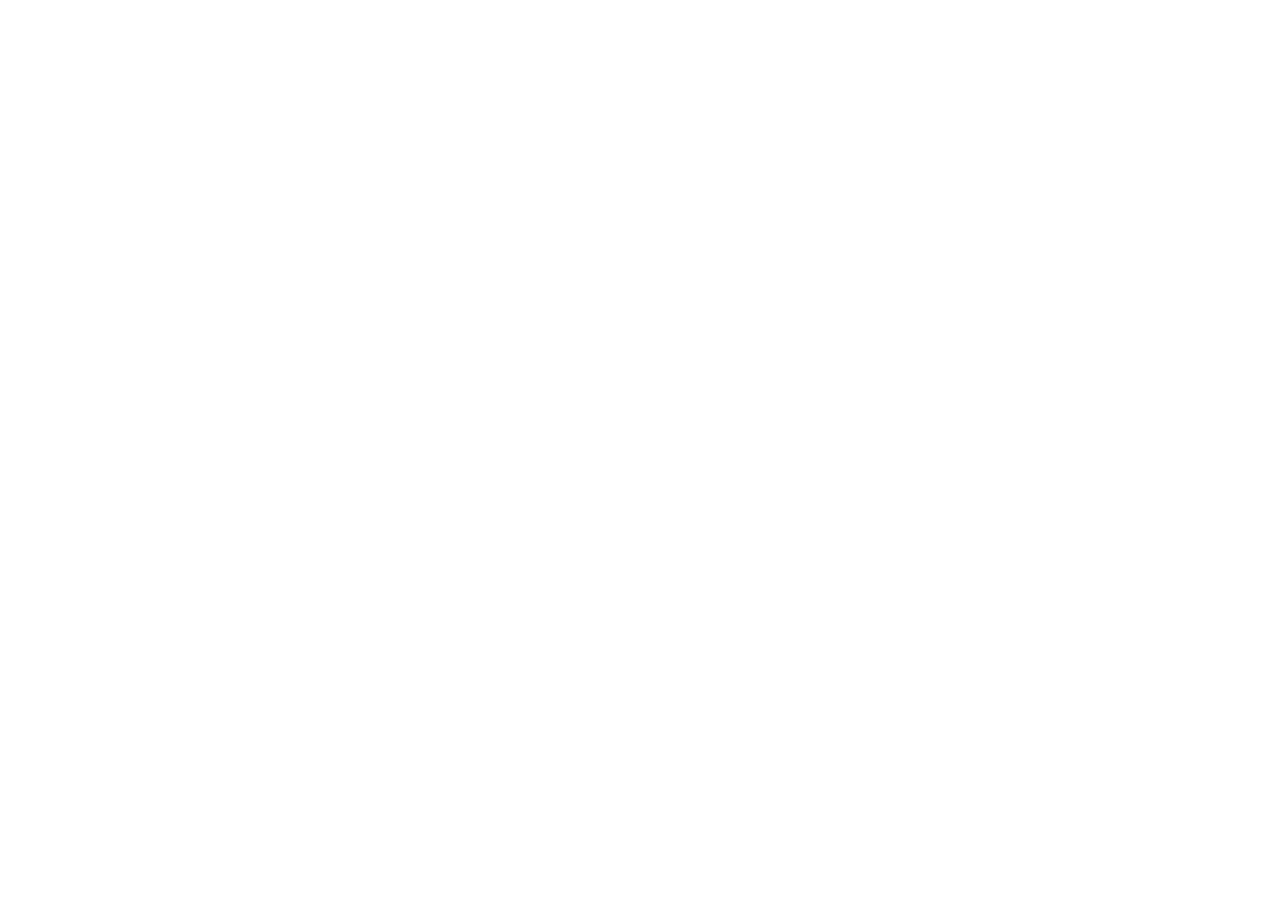
==== public_html/index.html @ cbe8e1b0 "Add files via upload" ====
<!doctype html>
<html lang="pt-BR">
  <head>
    <meta charset="UTF-8" />
    <meta name="viewport" content="width=device-width, initial-scale=1.0" />

    <!-- Primary SEO -->
    <title>Cartório Natividade | Serventia Extrajudicial – Natividade/TO</title>
    <meta name="description" content="Cartório Natividade – Registro Civil, Notas, Imóveis e Protesto em Natividade-TO. Atendimento presencial e por videoconferência. Agende agora!">
    <meta name="robots" content="index, follow">
    <meta name="author" content="Cartório Natividade">
    <meta name="theme-color" content="#1a3a8f">
    <meta name="keywords" content="cartório natividade, registro civil, registro de imóveis, notas, protesto, emolumentos, natividade tocantins">

    <!-- Canonical -->
    <link rel="canonical" href="https://cartorionatividade.com/">

    <!-- Open Graph -->
    <meta property="og:type" content="website">
    <meta property="og:site_name" content="Cartório Natividade">
    <meta property="og:title" content="Cartório Natividade | Serventia Extrajudicial – Natividade/TO">
    <meta property="og:description" content="Cartório Natividade – Registro Civil, Notas, Imóveis e Protesto em Natividade-TO. Atendimento presencial e por videoconferência. Agende agora!">
    <meta property="og:url" content="https://cartorionatividade.com/">
    <meta property="og:image" content="https://cartorionatividade.com/og-image.webp">
    <meta property="og:image:width" content="1600">
    <meta property="og:image:height" content="900">
    <meta property="og:locale" content="pt_BR">

    <!-- Twitter Card -->
    <meta name="twitter:card" content="summary_large_image">
    <meta name="twitter:title" content="Cartório Natividade | Serventia Extrajudicial – Natividade/TO">
    <meta name="twitter:description" content="Cartório Natividade – Registro Civil, Notas, Imóveis e Protesto em Natividade-TO. Atendimento presencial e por videoconferência. Agende agora!">
    <meta name="twitter:image" content="https://cartorionatividade.com/og-image.webp">

    <!-- Favicon -->
    <link rel="icon" type="image/png" href="/favicon.png">

    <!-- Font: preconnect + async load -->
    <link rel="preconnect" href="https://fonts.googleapis.com">
    <link rel="preconnect" href="https://fonts.gstatic.com" crossorigin>
    <link rel="preload" as="style" href="https://fonts.googleapis.com/css2?family=Montserrat:ital,wght@0,300;0,400;0,500;0,600;0,700;0,800;1,400&display=swap" onload="this.onload=null;this.rel='stylesheet'">
    <noscript><link rel="stylesheet" href="https://fonts.googleapis.com/css2?family=Montserrat:ital,wght@0,300;0,400;0,500;0,600;0,700;0,800;1,400&display=swap"></noscript>

    <!-- JSON-LD: LocalBusiness structured data -->
    <script type="application/ld+json">
    {
      "@context": "https://schema.org",
      "@type": "LocalBusiness",
      "@id": "https://cartorionatividade.com/",
      "name": "Cartório Natividade",
      "alternateName": "Cartório de Registro Civil, Notas, Imóveis e Protesto de Natividade",
      "description": "Serventia extrajudicial – Registro Civil, Notas, Imóveis e Protesto em Natividade, Tocantins. Atendimento presencial e por videoconferência.",
      "url": "https://cartorionatividade.com",
      "telephone": "+55-63-3372-1347",
      "email": "contato@cartorionatividade.com",
      "image": "https://cartorionatividade.com/og-image.webp",
      "priceRange": "$$",
      "currenciesAccepted": "BRL",
      "address": {
        "@type": "PostalAddress",
        "streetAddress": "Rua dos Cruzeiros, Quadra 25, Lote 06, Centro",
        "addressLocality": "Natividade",
        "addressRegion": "TO",
        "postalCode": "77370-000",
        "addressCountry": "BR"
      },
      "geo": {
        "@type": "GeoCoordinates",
        "latitude": -11.708966,
        "longitude": -47.724742
      },
      "openingHoursSpecification": [
        {
          "@type": "OpeningHoursSpecification",
          "dayOfWeek": ["Monday","Tuesday","Wednesday","Thursday","Friday"],
          "opens": "09:00",
          "closes": "17:00"
        }
      ],
      "hasMap": "https://goo.gl/maps/cartorionatividade",
      "areaServed": {
        "@type": "Place",
        "name": "Natividade, Tocantins, Brasil"
      },
      "serviceType": [
        "Registro Civil",
        "Notas e Escrituras",
        "Registro de Imóveis",
        "Protesto de Títulos",
        "Tabelionato",
        "Certidões",
        "Autenticação de Documentos",
        "Reconhecimento de Firma"
      ]
    }
    </script>
    <script type="module" crossorigin src="/assets/index-D8O9dVeE.js"></script>
    <link rel="stylesheet" crossorigin href="/assets/index-Dn44h6am.css">
  </head>

  <body>
    <div id="root"></div>

    <!-- VLibras: acessibilidade em Libras (carregado em idle) -->
    <div vw class="enabled">
      <div vw-access-button class="active"></div>
      <div vw-plugin-wrapper>
        <div class="vw-plugin-top-wrapper"></div>
      </div>
    </div>
    <script>
      window.addEventListener('load', function() {
        var initVlibras = function() {
          var s = document.createElement('script');
          s.src = 'https://vlibras.gov.br/app/vlibras-plugin.js';
          s.onload = function() {
            new window.VLibras.Widget('https://vlibras.gov.br/app');
          };
          document.body.appendChild(s);
        };
        if ('requestIdleCallback' in window) {
          window.requestIdleCallback(initVlibras, { timeout: 6000 });
        } else {
          setTimeout(initVlibras, 4000);
        }
      });
    </script>
  </body>
</html>
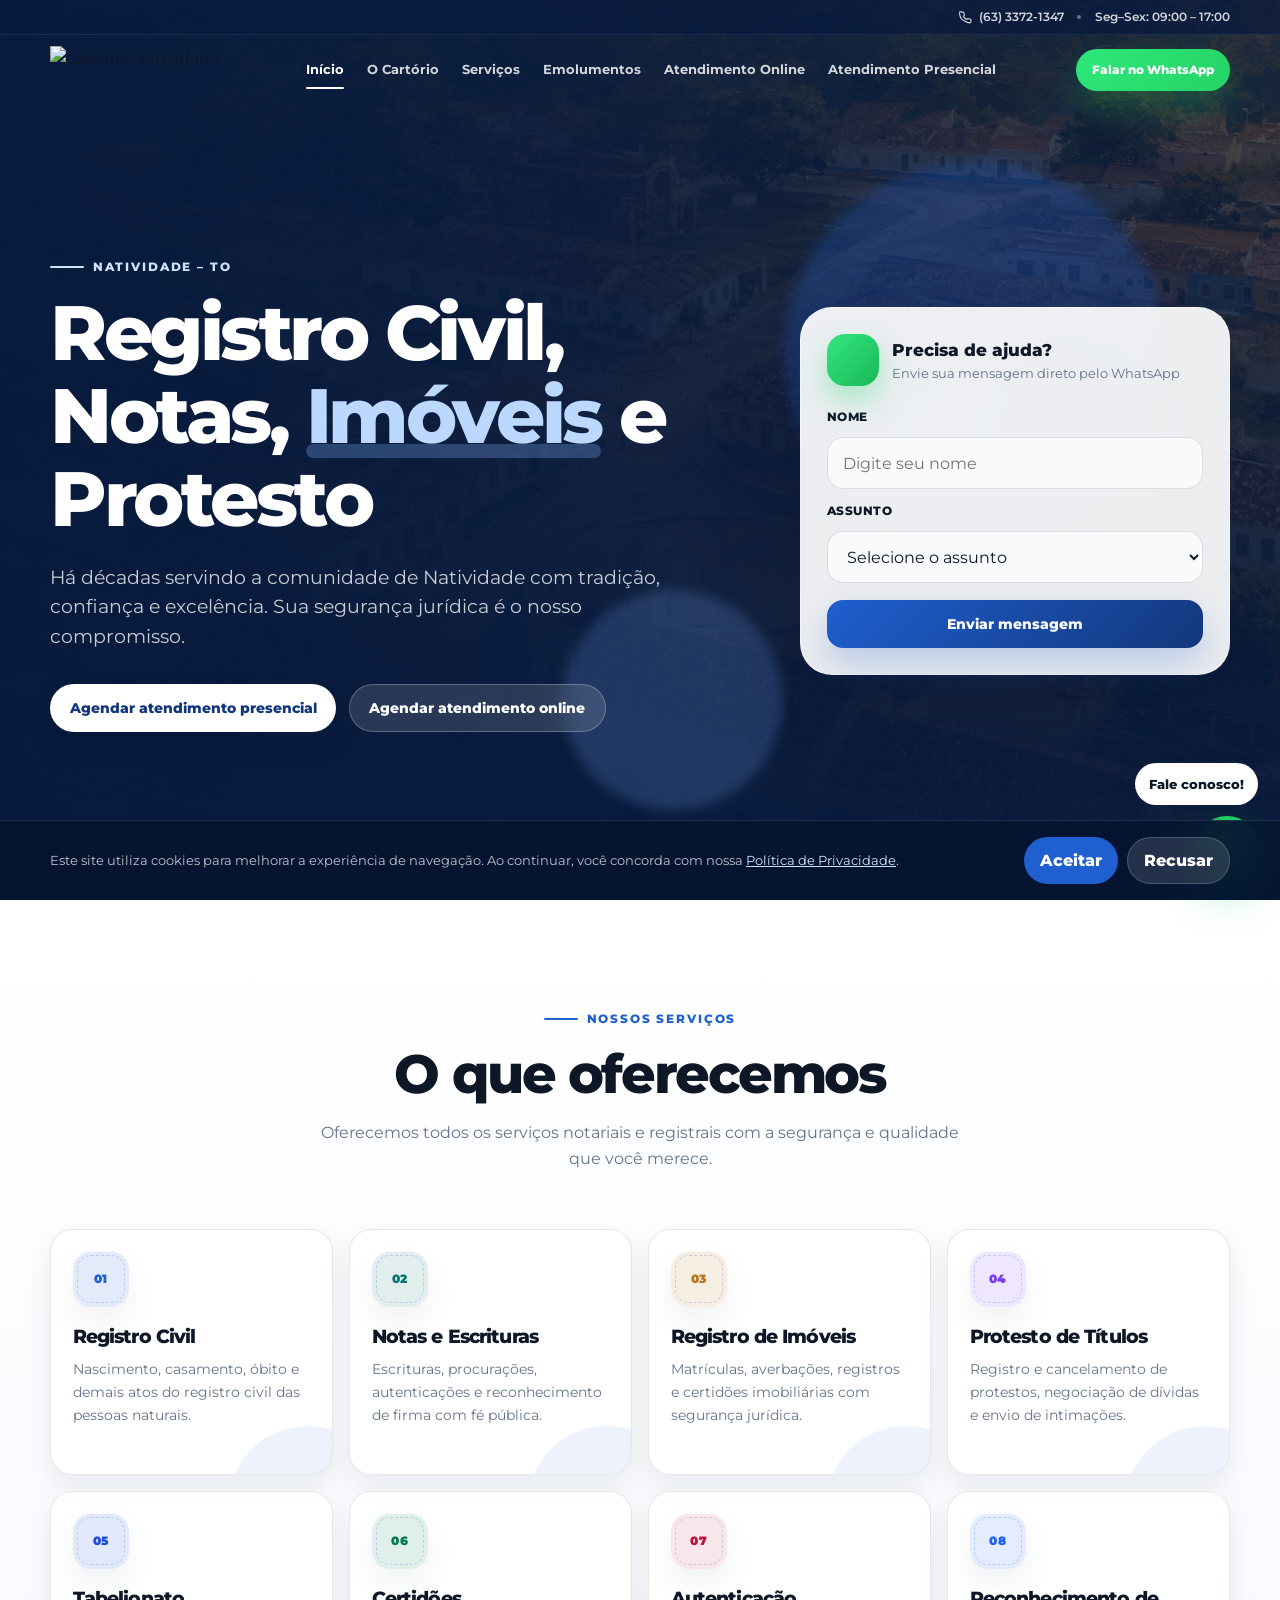
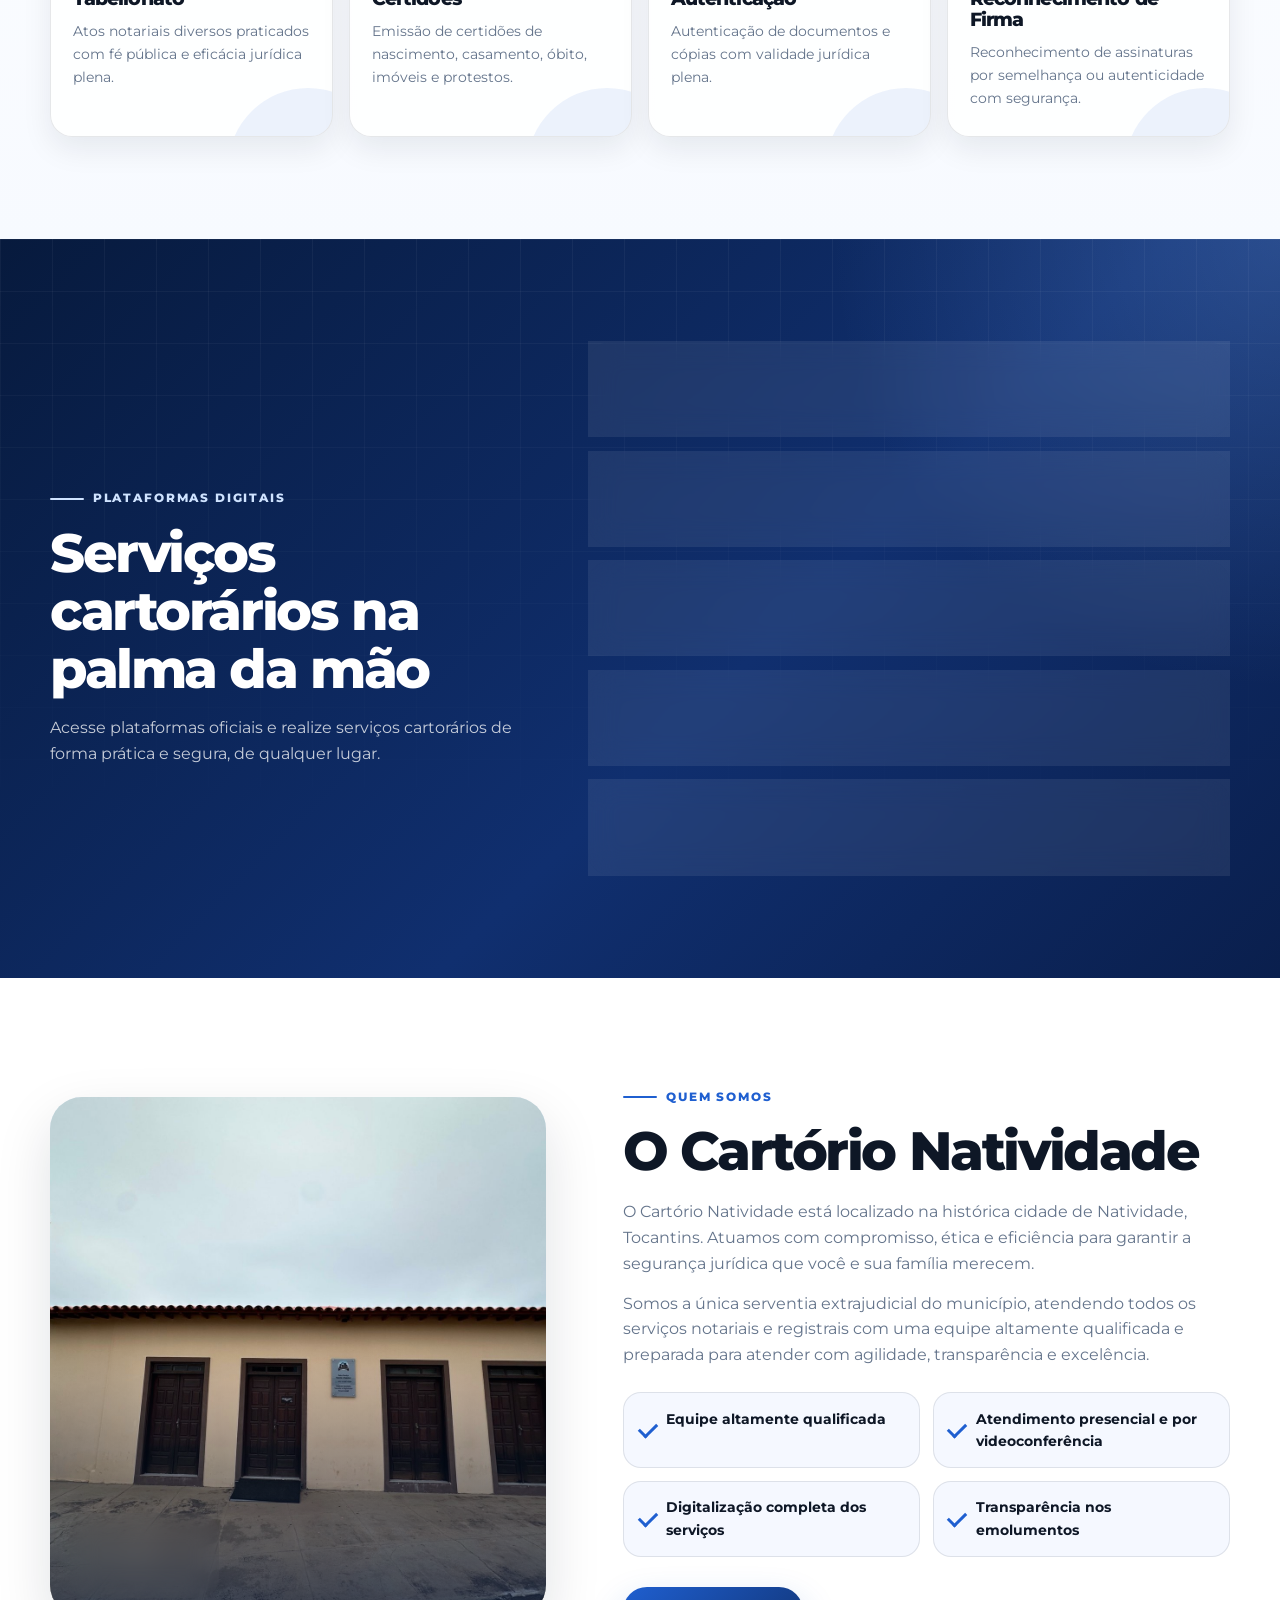
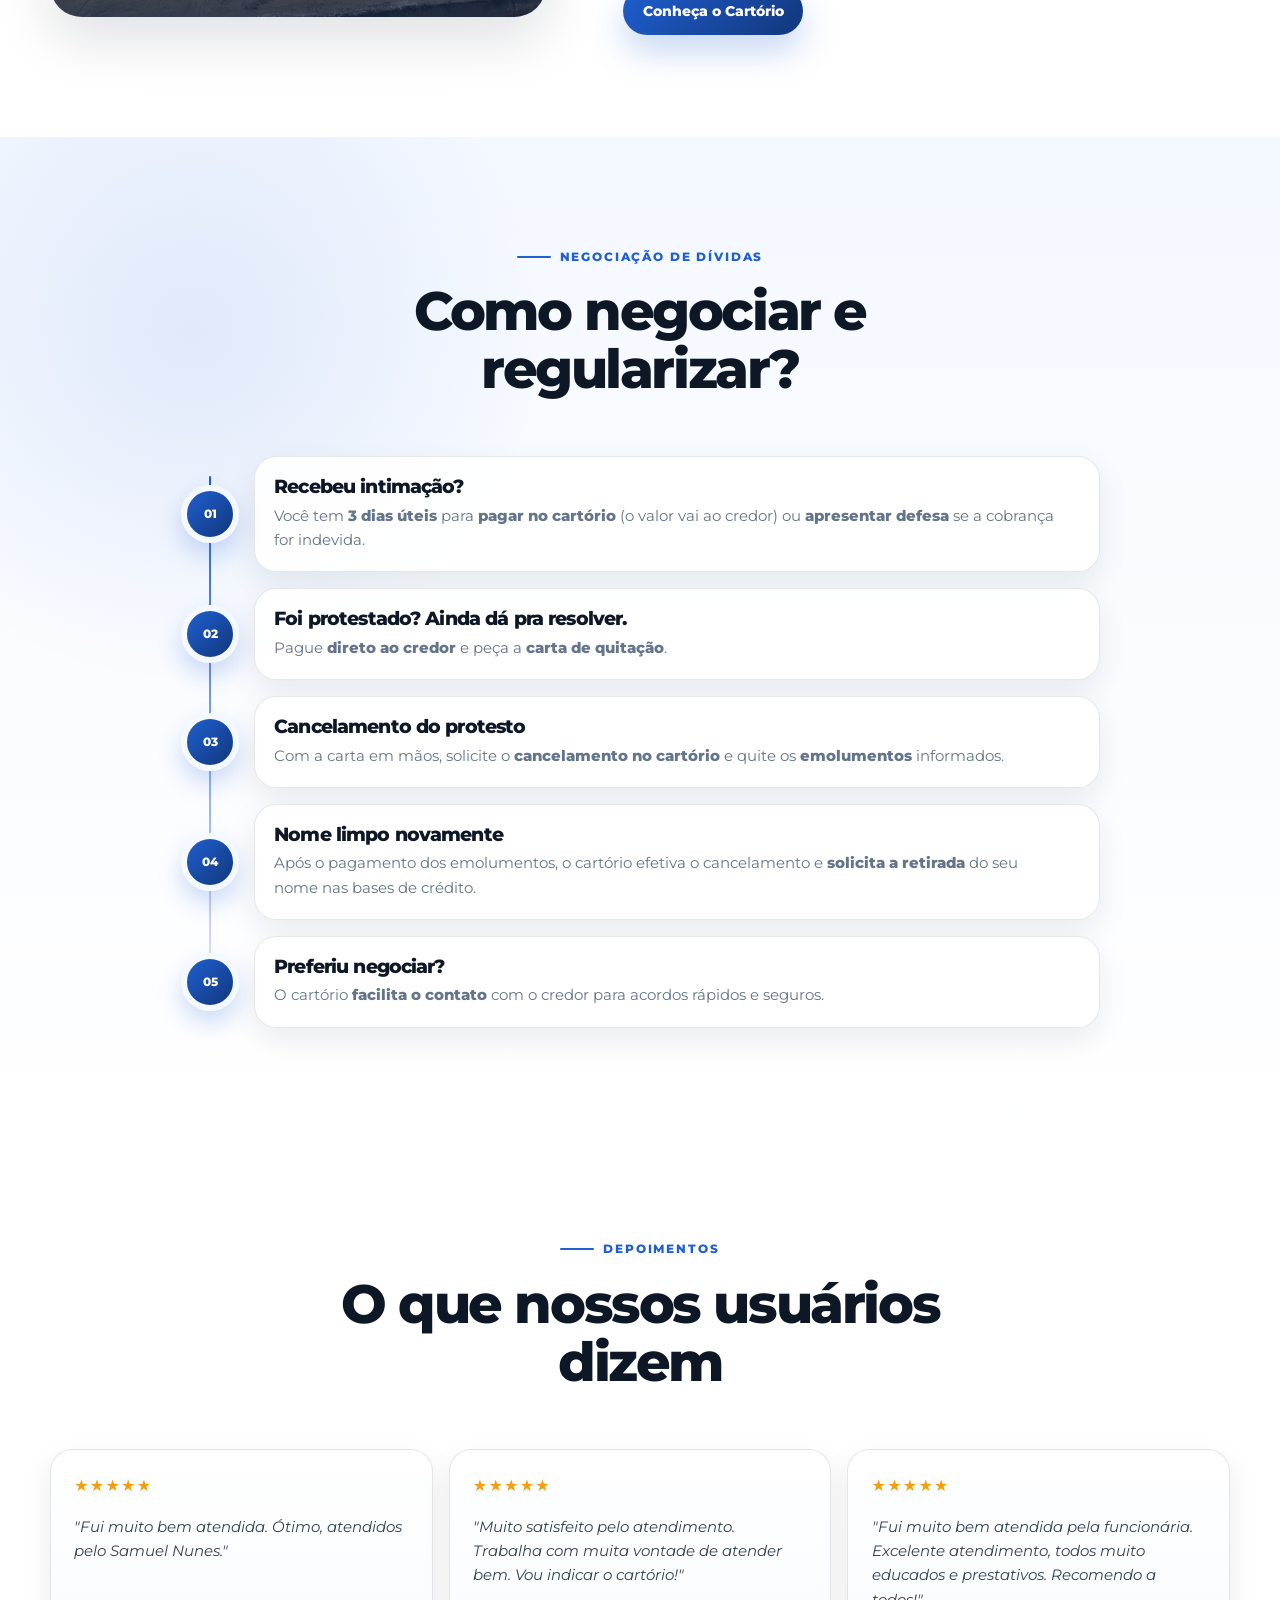
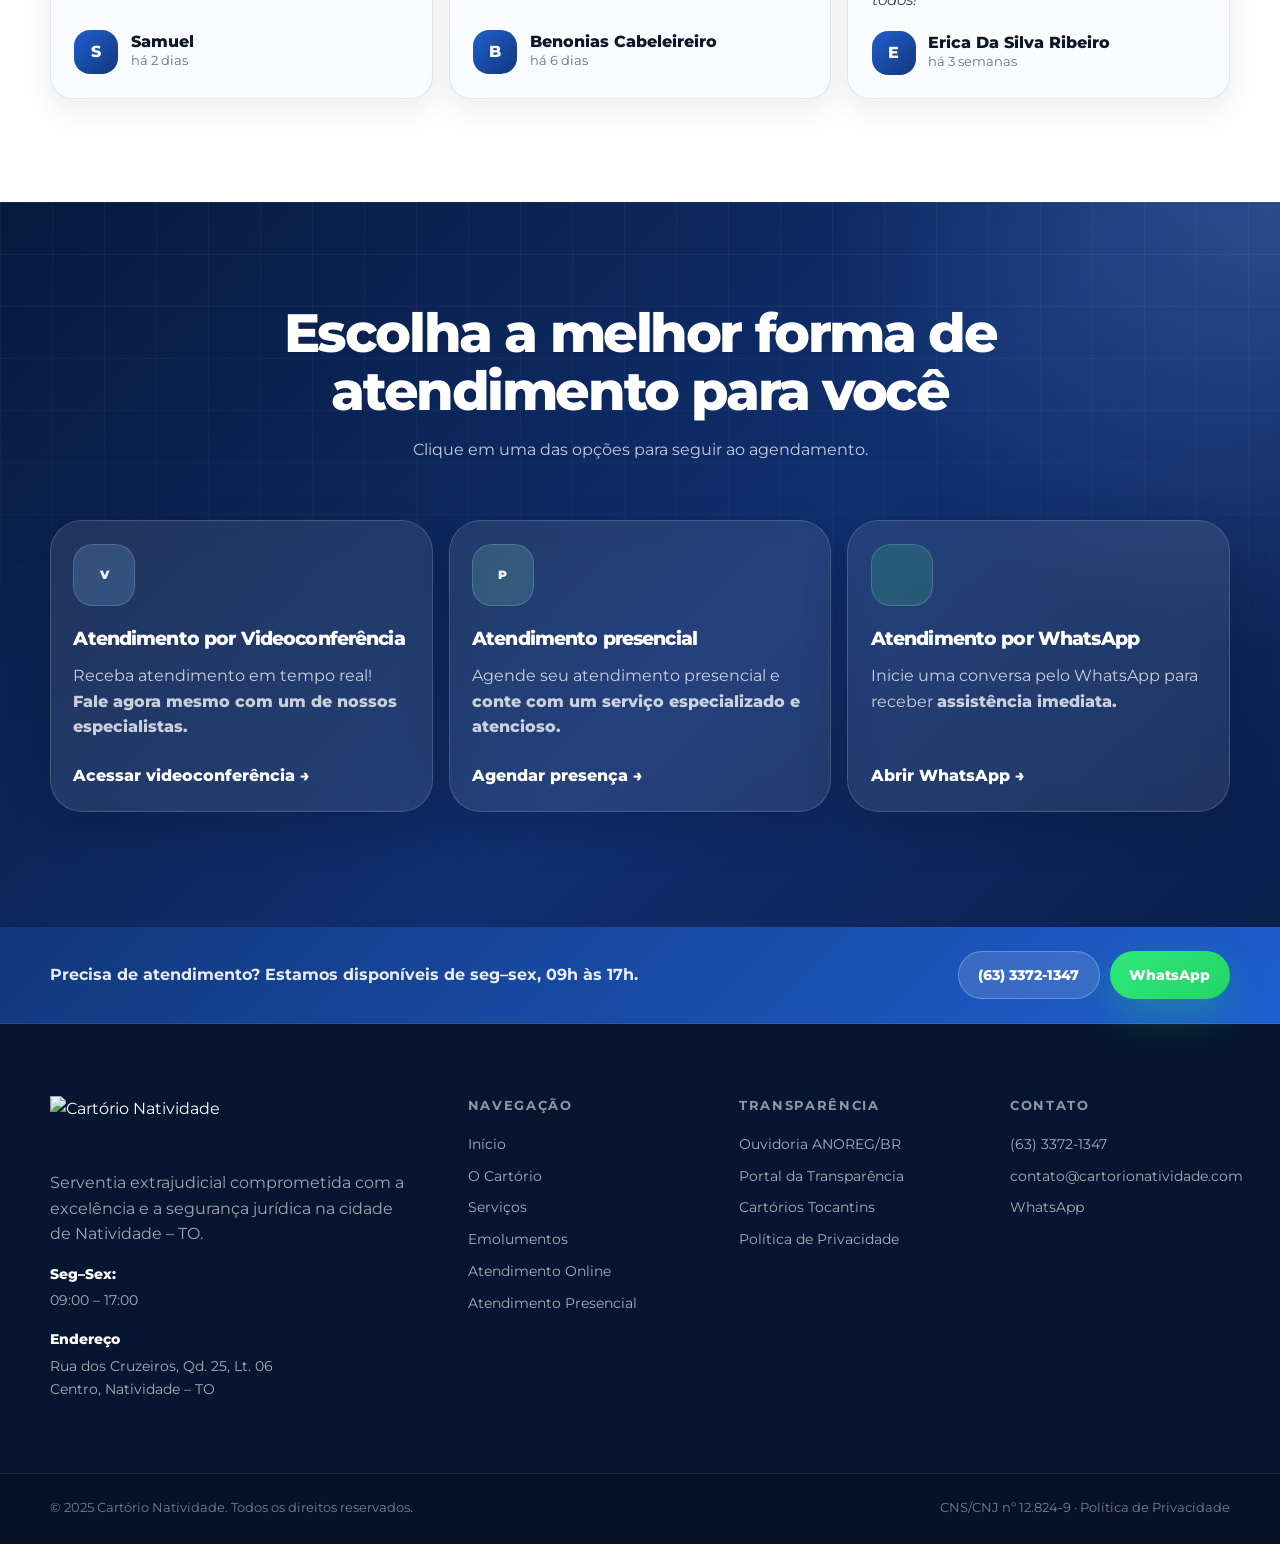
==== commit 32e84a8c: "Add files via upload" ====
--- a/public_html/index.html
+++ b/public_html/index.html
@@ -1,129 +1,528 @@
 <!doctype html>
 <html lang="pt-BR">
-  <head>
-    <meta charset="UTF-8" />
-    <meta name="viewport" content="width=device-width, initial-scale=1.0" />
-
-    <!-- Primary SEO -->
-    <title>Cartório Natividade | Serventia Extrajudicial – Natividade/TO</title>
-    <meta name="description" content="Cartório Natividade – Registro Civil, Notas, Imóveis e Protesto em Natividade-TO. Atendimento presencial e por videoconferência. Agende agora!">
-    <meta name="robots" content="index, follow">
-    <meta name="author" content="Cartório Natividade">
-    <meta name="theme-color" content="#1a3a8f">
-    <meta name="keywords" content="cartório natividade, registro civil, registro de imóveis, notas, protesto, emolumentos, natividade tocantins">
-
-    <!-- Canonical -->
-    <link rel="canonical" href="https://cartorionatividade.com/">
-
-    <!-- Open Graph -->
-    <meta property="og:type" content="website">
-    <meta property="og:site_name" content="Cartório Natividade">
-    <meta property="og:title" content="Cartório Natividade | Serventia Extrajudicial – Natividade/TO">
-    <meta property="og:description" content="Cartório Natividade – Registro Civil, Notas, Imóveis e Protesto em Natividade-TO. Atendimento presencial e por videoconferência. Agende agora!">
-    <meta property="og:url" content="https://cartorionatividade.com/">
-    <meta property="og:image" content="https://cartorionatividade.com/og-image.webp">
-    <meta property="og:image:width" content="1600">
-    <meta property="og:image:height" content="900">
-    <meta property="og:locale" content="pt_BR">
-
-    <!-- Twitter Card -->
-    <meta name="twitter:card" content="summary_large_image">
-    <meta name="twitter:title" content="Cartório Natividade | Serventia Extrajudicial – Natividade/TO">
-    <meta name="twitter:description" content="Cartório Natividade – Registro Civil, Notas, Imóveis e Protesto em Natividade-TO. Atendimento presencial e por videoconferência. Agende agora!">
-    <meta name="twitter:image" content="https://cartorionatividade.com/og-image.webp">
-
-    <!-- Favicon -->
-    <link rel="icon" type="image/png" href="/favicon.png">
-
-    <!-- Font: preconnect + async load -->
-    <link rel="preconnect" href="https://fonts.googleapis.com">
-    <link rel="preconnect" href="https://fonts.gstatic.com" crossorigin>
-    <link rel="preload" as="style" href="https://fonts.googleapis.com/css2?family=Montserrat:ital,wght@0,300;0,400;0,500;0,600;0,700;0,800;1,400&display=swap" onload="this.onload=null;this.rel='stylesheet'">
-    <noscript><link rel="stylesheet" href="https://fonts.googleapis.com/css2?family=Montserrat:ital,wght@0,300;0,400;0,500;0,600;0,700;0,800;1,400&display=swap"></noscript>
-
-    <!-- JSON-LD: LocalBusiness structured data -->
-    <script type="application/ld+json">
-    {
-      "@context": "https://schema.org",
-      "@type": "LocalBusiness",
-      "@id": "https://cartorionatividade.com/",
-      "name": "Cartório Natividade",
-      "alternateName": "Cartório de Registro Civil, Notas, Imóveis e Protesto de Natividade",
-      "description": "Serventia extrajudicial – Registro Civil, Notas, Imóveis e Protesto em Natividade, Tocantins. Atendimento presencial e por videoconferência.",
-      "url": "https://cartorionatividade.com",
-      "telephone": "+55-63-3372-1347",
-      "email": "contato@cartorionatividade.com",
-      "image": "https://cartorionatividade.com/og-image.webp",
-      "priceRange": "$$",
-      "currenciesAccepted": "BRL",
-      "address": {
-        "@type": "PostalAddress",
-        "streetAddress": "Rua dos Cruzeiros, Quadra 25, Lote 06, Centro",
-        "addressLocality": "Natividade",
-        "addressRegion": "TO",
-        "postalCode": "77370-000",
-        "addressCountry": "BR"
-      },
-      "geo": {
-        "@type": "GeoCoordinates",
-        "latitude": -11.708966,
-        "longitude": -47.724742
-      },
-      "openingHoursSpecification": [
-        {
-          "@type": "OpeningHoursSpecification",
-          "dayOfWeek": ["Monday","Tuesday","Wednesday","Thursday","Friday"],
-          "opens": "09:00",
-          "closes": "17:00"
-        }
-      ],
-      "hasMap": "https://goo.gl/maps/cartorionatividade",
-      "areaServed": {
-        "@type": "Place",
-        "name": "Natividade, Tocantins, Brasil"
-      },
-      "serviceType": [
-        "Registro Civil",
-        "Notas e Escrituras",
-        "Registro de Imóveis",
-        "Protesto de Títulos",
-        "Tabelionato",
-        "Certidões",
-        "Autenticação de Documentos",
-        "Reconhecimento de Firma"
-      ]
-    }
-    </script>
-    <script type="module" crossorigin src="/assets/index-D8O9dVeE.js"></script>
-    <link rel="stylesheet" crossorigin href="/assets/index-Dn44h6am.css">
-  </head>
-
-  <body>
-    <div id="root"></div>
-
-    <!-- VLibras: acessibilidade em Libras (carregado em idle) -->
-    <div vw class="enabled">
-      <div vw-access-button class="active"></div>
-      <div vw-plugin-wrapper>
-        <div class="vw-plugin-top-wrapper"></div>
+<head>
+  <meta charset="UTF-8" />
+  <meta name="viewport" content="width=device-width, initial-scale=1.0" />
+
+  <!-- SEO -->
+  <title>Cartório Natividade | Serventia Extrajudicial – Natividade/TO</title>
+  <meta name="description" content="Cartório Natividade – Registro Civil, Notas, Imóveis e Protesto em Natividade-TO. Atendimento presencial e por videoconferência. Agende agora!">
+  <meta name="keywords" content="cartório natividade, registro civil, registro de imóveis, notas, protesto, emolumentos, natividade tocantins">
+  <meta name="robots" content="index, follow">
+  <meta name="author" content="Cartório Natividade">
+  <meta name="theme-color" content="#102a63">
+  <link rel="canonical" href="https://cartorionatividade.com/">
+
+  <!-- Open Graph -->
+  <meta property="og:type" content="website">
+  <meta property="og:site_name" content="Cartório Natividade">
+  <meta property="og:title" content="Cartório Natividade | Serventia Extrajudicial – Natividade/TO">
+  <meta property="og:description" content="Cartório Natividade – Registro Civil, Notas, Imóveis e Protesto em Natividade-TO. Atendimento presencial e por videoconferência. Agende agora!">
+  <meta property="og:url" content="https://cartorionatividade.com/">
+  <meta property="og:image" content="https://cartorionatividade.com/og-image.webp">
+  <meta property="og:image:width" content="1600">
+  <meta property="og:image:height" content="900">
+  <meta property="og:locale" content="pt_BR">
+
+  <!-- Twitter Card -->
+  <meta name="twitter:card" content="summary_large_image">
+  <meta name="twitter:title" content="Cartório Natividade | Serventia Extrajudicial – Natividade/TO">
+  <meta name="twitter:description" content="Cartório Natividade – Registro Civil, Notas, Imóveis e Protesto em Natividade-TO. Atendimento presencial e por videoconferência. Agende agora!">
+  <meta name="twitter:image" content="https://cartorionatividade.com/og-image.webp">
+
+  <link rel="icon" type="image/png" href="favicon.png">
+  <link rel="preconnect" href="https://fonts.googleapis.com">
+  <link rel="preconnect" href="https://fonts.gstatic.com" crossorigin>
+  <link rel="preload" as="style" href="https://fonts.googleapis.com/css2?family=Montserrat:ital,wght@0,300;0,400;0,500;0,600;0,700;0,800;1,400&display=swap" onload="this.onload=null;this.rel='stylesheet'">
+  <noscript><link rel="stylesheet" href="https://fonts.googleapis.com/css2?family=Montserrat:ital,wght@0,300;0,400;0,500;0,600;0,700;0,800;1,400&display=swap"></noscript>
+
+  <link rel="stylesheet" href="assets/css/styles.css">
+
+  <script type="application/ld+json">
+  {
+    "@context": "https://schema.org",
+    "@type": "LocalBusiness",
+    "@id": "https://cartorionatividade.com/",
+    "name": "Cartório Natividade",
+    "alternateName": "Cartório de Registro Civil, Notas, Imóveis e Protesto de Natividade",
+    "description": "Serventia extrajudicial – Registro Civil, Notas, Imóveis e Protesto em Natividade, Tocantins.",
+    "url": "https://cartorionatividade.com",
+    "telephone": "+55-63-3372-1347",
+    "email": "contato@cartorionatividade.com",
+    "image": "https://cartorionatividade.com/og-image.webp",
+    "priceRange": "$$",
+    "currenciesAccepted": "BRL",
+    "address": {
+      "@type": "PostalAddress",
+      "streetAddress": "Rua dos Cruzeiros, Quadra 25, Lote 06, Centro",
+      "addressLocality": "Natividade",
+      "addressRegion": "TO",
+      "postalCode": "77370-000",
+      "addressCountry": "BR"
+    },
+    "geo": { "@type": "GeoCoordinates", "latitude": -11.708966, "longitude": -47.724742 },
+    "openingHoursSpecification": [{
+      "@type": "OpeningHoursSpecification",
+      "dayOfWeek": ["Monday","Tuesday","Wednesday","Thursday","Friday"],
+      "opens": "09:00",
+      "closes": "17:00"
+    }],
+    "serviceType": ["Registro Civil","Notas e Escrituras","Registro de Imóveis","Protesto de Títulos","Tabelionato","Certidões","Autenticação de Documentos","Reconhecimento de Firma"]
+  }
+  </script>
+</head>
+<body>
+  <header class="site-header" id="header">
+    <div class="topbar" id="topbar">
+      <div class="container topbar__inner">
+        <a href="tel:+556333721347" class="topbar__link" aria-label="Telefone do Cartório Natividade">
+          <svg viewBox="0 0 24 24" aria-hidden="true"><path d="M22 16.92v3a2 2 0 0 1-2.18 2 19.79 19.79 0 0 1-8.63-3.07A19.5 19.5 0 0 1 4.11 14a19.79 19.79 0 0 1-3.07-8.67A2 2 0 0 1 4.11 2h3a2 2 0 0 1 2 1.72c.127.96.361 1.903.7 2.81a2 2 0 0 1-.45 2.11L8.09 9.91a16 16 0 0 0 6 6l1.27-1.27a2 2 0 0 1 2.11-.45 12.84 12.84 0 0 0 2.81.7A2 2 0 0 1 22 16.92z"/></svg>
+          (63) 3372-1347
+        </a>
+        <span class="topbar__dot" aria-hidden="true"></span>
+        <span class="topbar__text">Seg–Sex: 09:00 – 17:00</span>
       </div>
     </div>
-    <script>
-      window.addEventListener('load', function() {
-        var initVlibras = function() {
-          var s = document.createElement('script');
-          s.src = 'https://vlibras.gov.br/app/vlibras-plugin.js';
-          s.onload = function() {
-            new window.VLibras.Widget('https://vlibras.gov.br/app');
-          };
-          document.body.appendChild(s);
-        };
-        if ('requestIdleCallback' in window) {
-          window.requestIdleCallback(initVlibras, { timeout: 6000 });
-        } else {
-          setTimeout(initVlibras, 4000);
-        }
-      });
-    </script>
-  </body>
+
+    <nav class="nav container" aria-label="Navegação principal">
+      <a href="/" class="nav-logo" aria-label="Cartório Natividade – Página inicial">
+        <img src="assets/logo-white-UY4OX0G6.webp" alt="Cartório Natividade" class="logo logo--white">
+        <img src="assets/logo-color-Bu8ZuAVN.webp" alt="Cartório Natividade" class="logo logo--color">
+      </a>
+
+      <div class="nav-links" id="desktopNav">
+        <a href="/" class="nav-link active">Início</a>
+        <a href="/o-cartorio.html" class="nav-link">O Cartório</a>
+        <a href="#servicos" class="nav-link">Serviços</a>
+        <a href="/emolumentos.html" class="nav-link">Emolumentos</a>
+        <a href="/atendimento-online.html" class="nav-link">Atendimento Online</a>
+        <a href="/atendimento-presencial.html" class="nav-link">Atendimento Presencial</a>
+      </div>
+
+      <a href="https://wa.me/5563992876354?text=Ol%C3%A1%2C%20eu%20vim%20do%20site%20e%20preciso%20de%20ajuda%20" target="_blank" rel="noopener noreferrer" class="btn btn--whatsapp nav-cta">
+        Falar no WhatsApp
+      </a>
+
+      <button class="menu-toggle" id="menuToggle" aria-label="Abrir menu de navegação" aria-expanded="false" aria-controls="mobileMenu">
+        <span></span><span></span><span></span>
+      </button>
+    </nav>
+
+    <div class="mobile-menu" id="mobileMenu">
+      <div class="container mobile-menu__inner">
+        <a href="/" class="mobile-link active">Início</a>
+        <a href="/o-cartorio.html" class="mobile-link">O Cartório</a>
+        <a href="#servicos" class="mobile-link">Serviços</a>
+        <a href="/emolumentos.html" class="mobile-link">Emolumentos</a>
+        <a href="/atendimento-online.html" class="mobile-link">Atendimento Online</a>
+        <a href="/atendimento-presencial.html" class="mobile-link">Atendimento Presencial</a>
+        <a href="tel:+556333721347" class="mobile-link">(63) 3372-1347</a>
+        <a href="https://wa.me/5563992876354?text=Ol%C3%A1%2C%20eu%20vim%20do%20site%20e%20preciso%20de%20ajuda%20" target="_blank" rel="noopener noreferrer" class="btn btn--whatsapp mobile-menu__btn">Falar no WhatsApp</a>
+      </div>
+    </div>
+  </header>
+
+  <main>
+    <section class="hero" aria-label="Cartório Natividade">
+      <div class="hero__bg" aria-hidden="true">
+        <img src="assets/images/hero-section.png" alt="" fetchpriority="high" decoding="async">
+      </div>
+      <div class="hero__orb hero__orb--one" aria-hidden="true"></div>
+      <div class="hero__orb hero__orb--two" aria-hidden="true"></div>
+
+      <div class="container hero__grid">
+        <div class="hero__content reveal">
+          <span class="eyebrow eyebrow--light">Natividade – TO</span>
+          <h1>Registro Civil, Notas, <span>Imóveis</span> e Protesto</h1>
+          <p>Há décadas servindo a comunidade de Natividade com tradição, confiança e excelência. Sua segurança jurídica é o nosso compromisso.</p>
+          <div class="hero__actions">
+            <a href="/atendimento-presencial.html" class="btn btn--white">Agendar atendimento presencial</a>
+            <a href="/atendimento-online.html" class="btn btn--glass">Agendar atendimento online</a>
+          </div>
+        </div>
+
+        <aside class="hero-panel reveal" aria-label="Formulário de contato pelo WhatsApp">
+          <div class="hero-panel__top">
+            <span class="hero-panel__icon icon-mask icon-mask--solid" data-icon="whatsapp" data-fallback="W" style="--icon-color:#ffffff;--icon-bg:linear-gradient(135deg,#34e57f,#19b956);" aria-hidden="true"></span>
+            <div>
+              <p class="hero-panel__title">Precisa de ajuda?</p>
+              <p class="hero-panel__subtitle">Envie sua mensagem direto pelo WhatsApp</p>
+            </div>
+          </div>
+
+          <form class="contact-form" id="whatsapp-form">
+            <label for="nome-input">Nome</label>
+            <input type="text" id="nome-input" name="nome" placeholder="Digite seu nome" required>
+
+            <label for="assunto-input">Assunto</label>
+            <select id="assunto-input" name="assunto" required>
+              <option value="" disabled selected>Selecione o assunto</option>
+              <option value="Registro de Imóveis">Registro de Imóveis</option>
+              <option value="Tabelionato de Notas">Tabelionato de Notas</option>
+              <option value="Protesto de Títulos">Protesto de Títulos</option>
+              <option value="Registro de Títulos e Documentos e Registro Civil das Pessoas Jurídicas">Registro de Títulos e Documentos e RCPJ</option>
+            </select>
+
+            <button type="submit" class="btn btn--primary btn--full">Enviar mensagem</button>
+          </form>
+        </aside>
+      </div>
+    </section>
+
+    <section class="services section" id="servicos">
+      <div class="container">
+        <div class="section-head reveal">
+          <span class="eyebrow">Nossos Serviços</span>
+          <h2>O que oferecemos</h2>
+          <p>Oferecemos todos os serviços notariais e registrais com a segurança e qualidade que você merece.</p>
+        </div>
+
+        <div class="services-grid">
+          <article class="service-card reveal">
+            <span class="service-card__icon icon-mask" data-icon="registro-civil" data-fallback="01" style="--icon-color:#1f5fd0;--icon-bg:rgba(31,95,208,.12);" aria-hidden="true"></span>
+            <h3>Registro Civil</h3>
+            <p>Nascimento, casamento, óbito e demais atos do registro civil das pessoas naturais.</p>
+          </article>
+          <article class="service-card reveal">
+            <span class="service-card__icon icon-mask" data-icon="notas-e-escrituras" data-fallback="02" style="--icon-color:#0f766e;--icon-bg:rgba(15,118,110,.12);" aria-hidden="true"></span>
+            <h3>Notas e Escrituras</h3>
+            <p>Escrituras, procurações, autenticações e reconhecimento de firma com fé pública.</p>
+          </article>
+          <article class="service-card reveal">
+            <span class="service-card__icon icon-mask" data-icon="registro-de-imoveis" data-fallback="03" style="--icon-color:#b7791f;--icon-bg:rgba(183,121,31,.13);" aria-hidden="true"></span>
+            <h3>Registro de Imóveis</h3>
+            <p>Matrículas, averbações, registros e certidões imobiliárias com segurança jurídica.</p>
+          </article>
+          <article class="service-card reveal">
+            <span class="service-card__icon icon-mask" data-icon="protesto-de-titulos" data-fallback="04" style="--icon-color:#7c3aed;--icon-bg:rgba(124,58,237,.12);" aria-hidden="true"></span>
+            <h3>Protesto de Títulos</h3>
+            <p>Registro e cancelamento de protestos, negociação de dívidas e envio de intimações.</p>
+          </article>
+          <article class="service-card reveal">
+            <span class="service-card__icon icon-mask" data-icon="tabelionato" data-fallback="05" style="--icon-color:#1d4ed8;--icon-bg:rgba(29,78,216,.12);" aria-hidden="true"></span>
+            <h3>Tabelionato</h3>
+            <p>Atos notariais diversos praticados com fé pública e eficácia jurídica plena.</p>
+          </article>
+          <article class="service-card reveal">
+            <span class="service-card__icon icon-mask" data-icon="certidoes" data-fallback="06" style="--icon-color:#047857;--icon-bg:rgba(4,120,87,.12);" aria-hidden="true"></span>
+            <h3>Certidões</h3>
+            <p>Emissão de certidões de nascimento, casamento, óbito, imóveis e protestos.</p>
+          </article>
+          <article class="service-card reveal">
+            <span class="service-card__icon icon-mask" data-icon="autenticacao" data-fallback="07" style="--icon-color:#be123c;--icon-bg:rgba(190,18,60,.10);" aria-hidden="true"></span>
+            <h3>Autenticação</h3>
+            <p>Autenticação de documentos e cópias com validade jurídica plena.</p>
+          </article>
+          <article class="service-card reveal">
+            <span class="service-card__icon icon-mask" data-icon="reconhecimento-de-firma" data-fallback="08" style="--icon-color:#2563eb;--icon-bg:rgba(37,99,235,.12);" aria-hidden="true"></span>
+            <h3>Reconhecimento de Firma</h3>
+            <p>Reconhecimento de assinaturas por semelhança ou autenticidade com segurança.</p>
+          </article>
+        </div>
+      </div>
+    </section>
+
+    <section class="digital section section--dark">
+      <div class="container digital__grid">
+        <div class="digital__intro reveal">
+          <span class="eyebrow eyebrow--light">Plataformas Digitais</span>
+          <h2>Serviços cartorários na palma da mão</h2>
+          <p>Acesse plataformas oficiais e realize serviços cartorários de forma prática e segura, de qualquer lugar.</p>
+        </div>
+
+        <div class="digital-cards">
+          <a href="https://www.limpanomeprotesto.com.br/" target="_blank" rel="noopener noreferrer" class="digital-card reveal">
+            <span class="digital-card__mark icon-mask" data-icon="limpa-nome-protesto" data-fallback="LN" style="--icon-color:#38bdf8;--icon-bg:rgba(56,189,248,.18);" aria-hidden="true"></span>
+            <div>
+              <h3>Limpa Nome Protesto</h3>
+              <p>Regularize seu CPF/CNPJ protestado diretamente online.</p>
+            </div>
+            <span class="digital-card__arrow" aria-hidden="true">→</span>
+          </a>
+          <a href="https://assinador.cartoriostocantins.com.br/" target="_blank" rel="noopener noreferrer" class="digital-card reveal">
+            <span class="digital-card__mark icon-mask" data-icon="assinador-cartorios-to" data-fallback="AC" style="--icon-color:#86efac;--icon-bg:rgba(134,239,172,.16);" aria-hidden="true"></span>
+            <div>
+              <h3>Assinador Cartórios TO</h3>
+              <p>Assine documentos digitalmente com validade jurídica.</p>
+            </div>
+            <span class="digital-card__arrow" aria-hidden="true">→</span>
+          </a>
+          <a href="https://www.pesquisaprotesto.com.br/" target="_blank" rel="noopener noreferrer" class="digital-card reveal">
+            <span class="digital-card__mark icon-mask" data-icon="cenprot" data-fallback="CP" style="--icon-color:#fbbf24;--icon-bg:rgba(251,191,36,.18);" aria-hidden="true"></span>
+            <div>
+              <h3>CENPROT</h3>
+              <p>Consulte protestos em todo o Brasil de forma centralizada.</p>
+            </div>
+            <span class="digital-card__arrow" aria-hidden="true">→</span>
+          </a>
+          <a href="https://www.rtdbrasil.org.br/" target="_blank" rel="noopener noreferrer" class="digital-card reveal">
+            <span class="digital-card__mark icon-mask" data-icon="onrtdpj" data-fallback="ON" style="--icon-color:#a5b4fc;--icon-bg:rgba(165,180,252,.18);" aria-hidden="true"></span>
+            <div>
+              <h3>ONRTDPJ</h3>
+              <p>Registro de Títulos e Documentos e Pessoas Jurídicas online.</p>
+            </div>
+            <span class="digital-card__arrow" aria-hidden="true">→</span>
+          </a>
+          <a href="https://www.e-notariado.org.br/" target="_blank" rel="noopener noreferrer" class="digital-card reveal">
+            <span class="digital-card__mark icon-mask" data-icon="e-notariado" data-fallback="EN" style="--icon-color:#93c5fd;--icon-bg:rgba(147,197,253,.18);" aria-hidden="true"></span>
+            <div>
+              <h3>e-Notariado</h3>
+              <p>Plataforma nacional para escrituras e atos notariais eletrônicos.</p>
+            </div>
+            <span class="digital-card__arrow" aria-hidden="true">→</span>
+          </a>
+        </div>
+      </div>
+    </section>
+
+    <section class="about section">
+      <div class="container about__grid">
+        <div class="about__media reveal">
+          <img src="assets/images/fachada1.jpg" alt="Fachada do Cartório Natividade" loading="lazy" decoding="async">
+          <div class="about__stamp" aria-hidden="true">
+            <strong>CNS/CNJ</strong>
+            <span>12.824-9</span>
+          </div>
+        </div>
+
+        <div class="about__content reveal">
+          <span class="eyebrow">Quem Somos</span>
+          <h2>O Cartório Natividade</h2>
+          <p>O Cartório Natividade está localizado na histórica cidade de Natividade, Tocantins. Atuamos com compromisso, ética e eficiência para garantir a segurança jurídica que você e sua família merecem.</p>
+          <p>Somos a única serventia extrajudicial do município, atendendo todos os serviços notariais e registrais com uma equipe altamente qualificada e preparada para atender com agilidade, transparência e excelência.</p>
+          <ul class="feature-list">
+            <li>Equipe altamente qualificada</li>
+            <li>Atendimento presencial e por videoconferência</li>
+            <li>Digitalização completa dos serviços</li>
+            <li>Transparência nos emolumentos</li>
+          </ul>
+          <a href="/o-cartorio.html" class="btn btn--primary">Conheça o Cartório</a>
+        </div>
+      </div>
+    </section>
+
+    <section class="debt section" aria-label="Timeline de Protesto e Negociação" id="timeline-protesto">
+      <div class="container">
+        <div class="section-head reveal">
+          <span class="eyebrow">Negociação de Dívidas</span>
+          <h2>Como negociar e regularizar?</h2>
+        </div>
+
+        <ol class="timeline" role="list">
+          <li class="timeline__item reveal">
+            <article class="timeline__card">
+              <span class="timeline__number" aria-hidden="true">01</span>
+              <div>
+                <h3>Recebeu intimação?</h3>
+                <p>Você tem <strong>3 dias úteis</strong> para <strong>pagar no cartório</strong> (o valor vai ao credor) ou <strong>apresentar defesa</strong> se a cobrança for indevida.</p>
+              </div>
+            </article>
+          </li>
+          <li class="timeline__item reveal">
+            <article class="timeline__card">
+              <span class="timeline__number" aria-hidden="true">02</span>
+              <div>
+                <h3>Foi protestado? Ainda dá pra resolver.</h3>
+                <p>Pague <strong>direto ao credor</strong> e peça a <strong>carta de quitação</strong>.</p>
+              </div>
+            </article>
+          </li>
+          <li class="timeline__item reveal">
+            <article class="timeline__card">
+              <span class="timeline__number" aria-hidden="true">03</span>
+              <div>
+                <h3>Cancelamento do protesto</h3>
+                <p>Com a carta em mãos, solicite o <strong>cancelamento no cartório</strong> e quite os <strong>emolumentos</strong> informados.</p>
+              </div>
+            </article>
+          </li>
+          <li class="timeline__item reveal">
+            <article class="timeline__card">
+              <span class="timeline__number" aria-hidden="true">04</span>
+              <div>
+                <h3>Nome limpo novamente</h3>
+                <p>Após o pagamento dos emolumentos, o cartório efetiva o cancelamento e <strong>solicita a retirada</strong> do seu nome nas bases de crédito.</p>
+              </div>
+            </article>
+          </li>
+          <li class="timeline__item reveal">
+            <article class="timeline__card">
+              <span class="timeline__number" aria-hidden="true">05</span>
+              <div>
+                <h3>Preferiu negociar?</h3>
+                <p>O cartório <strong>facilita o contato</strong> com o credor para acordos rápidos e seguros.</p>
+              </div>
+            </article>
+          </li>
+        </ol>
+      </div>
+    </section>
+
+    <section class="testimonials section">
+      <div class="container">
+        <div class="section-head reveal">
+          <span class="eyebrow">Depoimentos</span>
+          <h2>O que nossos usuários dizem</h2>
+        </div>
+
+        <div class="testimonials-grid">
+          <article class="testimonial-card reveal">
+            <div class="testimonial-stars" aria-label="5 estrelas">★★★★★</div>
+            <p class="testimonial-text">"Fui muito bem atendida. Ótimo, atendidos pelo Samuel Nunes."</p>
+            <div class="testimonial-author">
+              <span class="testimonial-avatar" aria-hidden="true">S</span>
+              <div>
+                <p class="testimonial-name">Samuel</p>
+                <p class="testimonial-time">há 2 dias</p>
+              </div>
+            </div>
+          </article>
+          <article class="testimonial-card reveal">
+            <div class="testimonial-stars" aria-label="5 estrelas">★★★★★</div>
+            <p class="testimonial-text">"Muito satisfeito pelo atendimento. Trabalha com muita vontade de atender bem. Vou indicar o cartório!"</p>
+            <div class="testimonial-author">
+              <span class="testimonial-avatar" aria-hidden="true">B</span>
+              <div>
+                <p class="testimonial-name">Benonias Cabeleireiro</p>
+                <p class="testimonial-time">há 6 dias</p>
+              </div>
+            </div>
+          </article>
+          <article class="testimonial-card reveal">
+            <div class="testimonial-stars" aria-label="5 estrelas">★★★★★</div>
+            <p class="testimonial-text">"Fui muito bem atendida pela funcionária. Excelente atendimento, todos muito educados e prestativos. Recomendo a todos!"</p>
+            <div class="testimonial-author">
+              <span class="testimonial-avatar" aria-hidden="true">E</span>
+              <div>
+                <p class="testimonial-name">Erica Da Silva Ribeiro</p>
+                <p class="testimonial-time">há 3 semanas</p>
+              </div>
+            </div>
+          </article>
+        </div>
+      </div>
+    </section>
+
+    <section class="attendance section section--dark" aria-label="Formas de atendimento">
+      <div class="container">
+        <div class="section-head section-head--light reveal">
+          <h2>Escolha a melhor forma de atendimento para você</h2>
+          <p>Clique em uma das opções para seguir ao agendamento.</p>
+        </div>
+
+        <div class="attendance-grid">
+          <a class="attendance-card reveal" href="/atendimento-online.html" aria-label="Atendimento por Videoconferência">
+            <span class="attendance-card__icon icon-mask" data-icon="atendimento-por-videoconferencia" data-fallback="V" style="--icon-color:#93c5fd;--icon-bg:rgba(147,197,253,.18);" aria-hidden="true"></span>
+            <h3>Atendimento por Videoconferência</h3>
+            <p>Receba atendimento em tempo real! <strong>Fale agora mesmo com um de nossos especialistas.</strong></p>
+            <span>Acessar videoconferência →</span>
+          </a>
+          <a class="attendance-card reveal" href="/atendimento-presencial.html" aria-label="Atendimento presencial">
+            <span class="attendance-card__icon icon-mask" data-icon="atendimento-presencial" data-fallback="P" style="--icon-color:#86efac;--icon-bg:rgba(134,239,172,.16);" aria-hidden="true"></span>
+            <h3>Atendimento presencial</h3>
+            <p>Agende seu atendimento presencial e <strong>conte com um serviço especializado e atencioso.</strong></p>
+            <span>Agendar presença →</span>
+          </a>
+          <a class="attendance-card reveal" href="https://wa.me/5563992876354?text=Ol%C3%A1,%20eu%20vim%20do%20site%20e%20preciso%20de%20ajuda%20" target="_blank" rel="noopener noreferrer" aria-label="Atendimento por WhatsApp (abrirá em nova aba)">
+            <span class="attendance-card__icon icon-mask" data-icon="atendimento-por-whatsapp" data-fallback="W" style="--icon-color:#34e57f;--icon-bg:rgba(52,229,127,.17);" aria-hidden="true"></span>
+            <h3>Atendimento por WhatsApp</h3>
+            <p>Inicie uma conversa pelo WhatsApp para receber <strong>assistência imediata.</strong></p>
+            <span>Abrir WhatsApp →</span>
+          </a>
+        </div>
+      </div>
+    </section>
+  </main>
+
+  <footer class="footer">
+    <div class="footer-cta">
+      <div class="container footer-cta__inner">
+        <p>Precisa de atendimento? Estamos disponíveis de seg–sex, 09h às 17h.</p>
+        <div class="footer-cta__actions">
+          <a href="tel:+556333721347" class="btn btn--glass">(63) 3372-1347</a>
+          <a href="https://wa.me/5563992876354?text=Ol%C3%A1%2C%20eu%20vim%20do%20site%20e%20preciso%20de%20ajuda%20" target="_blank" rel="noopener noreferrer" class="btn btn--whatsapp">WhatsApp</a>
+        </div>
+      </div>
+    </div>
+
+    <div class="container footer__grid">
+      <div class="footer__brand">
+        <a href="/" aria-label="Cartório Natividade – Início">
+          <img src="assets/logo-white-UY4OX0G6.webp" alt="Cartório Natividade" class="footer__logo">
+        </a>
+        <p>Serventia extrajudicial comprometida com a excelência e a segurança jurídica na cidade de Natividade – TO.</p>
+        <div class="footer__info">
+          <strong>Seg–Sex:</strong>
+          <span>09:00 – 17:00</span>
+        </div>
+        <div class="footer__info">
+          <strong>Endereço</strong>
+          <span>Rua dos Cruzeiros, Qd. 25, Lt. 06<br>Centro, Natividade – TO</span>
+        </div>
+      </div>
+
+      <div class="footer__col">
+        <h4>Navegação</h4>
+        <nav class="footer__nav">
+          <a href="/">Início</a>
+          <a href="/o-cartorio.html">O Cartório</a>
+          <a href="#servicos">Serviços</a>
+          <a href="/emolumentos.html">Emolumentos</a>
+          <a href="/atendimento-online.html">Atendimento Online</a>
+          <a href="/atendimento-presencial.html">Atendimento Presencial</a>
+        </nav>
+      </div>
+
+      <div class="footer__col">
+        <h4>Transparência</h4>
+        <nav class="footer__nav">
+          <a href="https://www.anoreg.org.br/site/ouvidoria/" target="_blank" rel="noopener noreferrer">Ouvidoria ANOREG/BR</a>
+          <a href="https://extrajudicial.org.br/transparencia-iss/128249" target="_blank" rel="noopener noreferrer">Portal da Transparência</a>
+          <a href="http://www.cartoriostocantins.com.br/" target="_blank" rel="noopener noreferrer">Cartórios Tocantins</a>
+          <a href="/politica-de-privacidade.html">Política de Privacidade</a>
+        </nav>
+      </div>
+
+      <div class="footer__col">
+        <h4>Contato</h4>
+        <nav class="footer__nav">
+          <a href="tel:+556333721347">(63) 3372-1347</a>
+          <a href="mailto:contato@cartorionatividade.com">contato@cartorionatividade.com</a>
+          <a href="https://wa.me/5563992876354" target="_blank" rel="noopener noreferrer">WhatsApp</a>
+        </nav>
+      </div>
+    </div>
+
+    <div class="footer__bottom">
+      <div class="container footer__bottom-inner">
+        <p>© 2025 Cartório Natividade. Todos os direitos reservados.</p>
+        <p>CNS/CNJ nº 12.824-9 · <a href="/politica-de-privacidade.html">Política de Privacidade</a></p>
+      </div>
+    </div>
+  </footer>
+
+  <div class="wa-bubble">
+    <div class="wa-bubble__tip" id="waTip">Fale conosco!</div>
+    <a href="https://wa.me/5563992876354?text=Ol%C3%A1%2C%20eu%20vim%20do%20site%20e%20preciso%20de%20ajuda%20" target="_blank" rel="noopener noreferrer" aria-label="Abrir WhatsApp" class="wa-bubble__btn">
+      <svg viewBox="0 0 32 32" aria-hidden="true"><path d="M16.004 3.2C9.376 3.2 3.998 8.576 3.998 15.2c0 2.112.56 4.176 1.616 5.984L3.2 28.8l7.84-2.064A11.73 11.73 0 0 0 16.004 28c6.624 0 12-5.376 12-12s-5.376-12.8-12-12.8Zm0 22.016a9.97 9.97 0 0 1-5.088-1.392l-.368-.208-3.776.992 1.008-3.68-.24-.384A9.92 9.92 0 0 1 6.03 15.2c0-5.504 4.48-9.984 9.984-9.984 2.672 0 5.184 1.04 7.072 2.928A9.925 9.925 0 0 1 25.998 15.2c-.016 5.504-4.496 10.016-9.994 10.016Zm5.472-7.488c-.304-.144-1.776-.88-2.048-.976-.272-.096-.48-.144-.672.144-.192.288-.768.976-.944 1.168-.176.192-.352.224-.656.08-.304-.16-1.264-.464-2.416-1.488-.896-.8-1.504-1.776-1.68-2.08-.176-.288-.016-.448.128-.592.128-.128.304-.352.448-.528.144-.176.192-.304.288-.496.096-.192.048-.368-.032-.528-.08-.144-.672-1.616-.928-2.224-.24-.576-.496-.496-.672-.512h-.576c-.192 0-.528.08-.8.368-.272.288-1.056 1.024-1.056 2.496s1.072 2.896 1.216 3.104c.16.192 2.112 3.232 5.12 4.528.72.304 1.28.496 1.712.624.72.224 1.376.192 1.888.112.576-.08 1.776-.72 2.032-1.424.24-.688.24-1.296.176-1.424-.08-.112-.288-.192-.592-.336Z"/></svg>
+    </a>
+  </div>
+
+  <div class="lgpd-banner" id="lgpdBanner" role="dialog" aria-label="Aviso de Cookies">
+    <div class="lgpd-banner__inner">
+      <p>Este site utiliza cookies para melhorar a experiência de navegação. Ao continuar, você concorda com nossa <a href="/politica-de-privacidade.html">Política de Privacidade</a>.</p>
+      <div class="lgpd-banner__btns">
+        <button class="lgpd-btn lgpd-btn--accept" id="lgpdAccept">Aceitar</button>
+        <button class="lgpd-btn lgpd-btn--decline" id="lgpdDecline">Recusar</button>
+      </div>
+    </div>
+  </div>
+
+  <div vw class="enabled">
+    <div vw-access-button class="active"></div>
+    <div vw-plugin-wrapper><div class="vw-plugin-top-wrapper"></div></div>
+  </div>
+
+  <script src="assets/js/script.js" defer></script>
+</body>
 </html>
--- a/public_html/assets/css/styles.css
+++ b/public_html/assets/css/styles.css
@@ -0,0 +1,968 @@
+/* ============================================================
+   Cartório Natividade — página inicial redesenhada
+   ============================================================ */
+
+:root {
+  --primary: #12377b;
+  --primary-2: #1f5fd0;
+  --primary-3: #7fb2ff;
+  --navy: #071a3d;
+  --ink: #0e1726;
+  --muted: #64748b;
+  --soft: #f5f8ff;
+  --soft-2: #ecf3ff;
+  --white: #ffffff;
+  --border: rgba(15, 23, 42, .1);
+  --glass: rgba(255, 255, 255, .14);
+  --whatsapp: #25D366;
+  --shadow-sm: 0 12px 30px rgba(15, 23, 42, .08);
+  --shadow-md: 0 22px 55px rgba(15, 23, 42, .13);
+  --shadow-lg: 0 34px 85px rgba(15, 23, 42, .2);
+  --radius: 22px;
+  --radius-lg: 32px;
+  --container: 1180px;
+  --header-height: 104px;
+}
+
+* { box-sizing: border-box; margin: 0; padding: 0; }
+html { scroll-behavior: smooth; }
+body {
+  min-height: 100vh;
+  font-family: 'Montserrat', system-ui, -apple-system, BlinkMacSystemFont, 'Segoe UI', sans-serif;
+  color: var(--ink);
+  background:
+    radial-gradient(circle at top left, rgba(31, 95, 208, .12), transparent 28rem),
+    linear-gradient(180deg, #f8fbff 0%, #ffffff 42%, #f4f7fc 100%);
+  line-height: 1.6;
+  -webkit-font-smoothing: antialiased;
+  overflow-x: hidden;
+}
+
+img, svg { display: block; max-width: 100%; }
+a { color: inherit; text-decoration: none; }
+ul, ol { list-style: none; }
+button, input, select { font: inherit; }
+button { border: 0; cursor: pointer; }
+
+.sr-only {
+  position: absolute;
+  width: 1px;
+  height: 1px;
+  padding: 0;
+  margin: -1px;
+  overflow: hidden;
+  clip: rect(0, 0, 0, 0);
+  white-space: nowrap;
+  border: 0;
+}
+
+
+.container {
+  width: min(100% - 40px, var(--container));
+  margin-inline: auto;
+}
+
+.section { padding: clamp(72px, 8vw, 118px) 0; position: relative; }
+.section--dark {
+  background:
+    radial-gradient(circle at top right, rgba(127, 178, 255, .24), transparent 28rem),
+    linear-gradient(135deg, #071a3d 0%, #102f6f 58%, #0a1f4d 100%);
+  color: var(--white);
+  overflow: hidden;
+}
+.section--dark::before {
+  content: '';
+  position: absolute;
+  inset: 0;
+  background-image:
+    linear-gradient(rgba(255,255,255,.05) 1px, transparent 1px),
+    linear-gradient(90deg, rgba(255,255,255,.05) 1px, transparent 1px);
+  background-size: 52px 52px;
+  mask-image: linear-gradient(to bottom, rgba(0,0,0,.9), transparent 85%);
+  pointer-events: none;
+}
+
+h1, h2, h3 { line-height: 1.08; letter-spacing: -.045em; }
+h1 { font-size: clamp(2.55rem, 6vw, 5.35rem); font-weight: 800; }
+h2 { font-size: clamp(2rem, 4.2vw, 3.6rem); font-weight: 800; }
+h3 { font-size: clamp(1.05rem, 1.5vw, 1.3rem); font-weight: 800; }
+p { color: var(--muted); }
+strong { color: inherit; font-weight: 800; }
+
+.eyebrow {
+  display: inline-flex;
+  align-items: center;
+  gap: .55rem;
+  width: fit-content;
+  margin-bottom: 1rem;
+  color: var(--primary-2);
+  font-size: .72rem;
+  font-weight: 800;
+  letter-spacing: .16em;
+  text-transform: uppercase;
+}
+.eyebrow::before {
+  content: '';
+  width: 34px;
+  height: 2px;
+  border-radius: 999px;
+  background: currentColor;
+}
+.eyebrow--light { color: #cfe3ff; }
+
+.section-head {
+  max-width: 760px;
+  margin: 0 auto clamp(32px, 5vw, 58px);
+  text-align: center;
+}
+.section-head .eyebrow { margin-inline: auto; }
+.section-head p {
+  max-width: 650px;
+  margin: 1rem auto 0;
+  font-size: 1.02rem;
+}
+.section-head--light p, .section--dark p { color: rgba(255,255,255,.76); }
+
+.btn {
+  display: inline-flex;
+  align-items: center;
+  justify-content: center;
+  gap: .55rem;
+  min-height: 48px;
+  padding: .85rem 1.22rem;
+  border-radius: 999px;
+  font-size: .9rem;
+  font-weight: 800;
+  line-height: 1;
+  transition: transform .25s ease, box-shadow .25s ease, background .25s ease, color .25s ease;
+  position: relative;
+  isolation: isolate;
+  white-space: nowrap;
+}
+.btn:hover { transform: translateY(-2px); }
+.btn--primary {
+  color: var(--white);
+  background: linear-gradient(135deg, var(--primary-2), var(--primary));
+  box-shadow: 0 16px 35px rgba(31, 95, 208, .25);
+}
+.btn--primary:hover { box-shadow: 0 22px 48px rgba(31, 95, 208, .34); }
+.btn--white { color: var(--primary); background: var(--white); box-shadow: var(--shadow-sm); }
+.btn--glass {
+  color: var(--white);
+  background: rgba(255,255,255,.13);
+  border: 1px solid rgba(255,255,255,.25);
+  backdrop-filter: blur(14px);
+}
+.btn--whatsapp {
+  color: var(--white);
+  background: linear-gradient(135deg, #2ee879, var(--whatsapp));
+  box-shadow: 0 16px 36px rgba(37, 211, 102, .28);
+}
+.btn--full { width: 100%; border-radius: 16px; }
+
+.site-header {
+  position: fixed;
+  inset: 0 0 auto 0;
+  z-index: 1000;
+  transition: background .3s ease, box-shadow .3s ease, backdrop-filter .3s ease;
+}
+.site-header.scrolled {
+  background: rgba(255, 255, 255, .9);
+  box-shadow: 0 16px 40px rgba(15, 23, 42, .08);
+  backdrop-filter: blur(18px);
+}
+.site-header.scrolled .topbar { max-height: 0; opacity: 0; padding: 0; border: 0; }
+.site-header.scrolled .nav-link { color: rgba(14, 23, 38, .68); }
+.site-header.scrolled .nav-link:hover, .site-header.scrolled .nav-link.active { color: var(--primary); }
+.site-header.scrolled .logo--white { opacity: 0; transform: translateY(-6px); pointer-events: none; }
+.site-header.scrolled .logo--color { opacity: 1; transform: translateY(0); }
+.site-header.scrolled .menu-toggle span { background: var(--ink); }
+
+.topbar {
+  background: rgba(7, 26, 61, .72);
+  border-bottom: 1px solid rgba(255,255,255,.08);
+  transition: max-height .3s ease, opacity .3s ease, padding .3s ease;
+  max-height: 40px;
+  overflow: hidden;
+}
+.topbar__inner {
+  min-height: 34px;
+  display: flex;
+  justify-content: flex-end;
+  align-items: center;
+  gap: .85rem;
+  color: rgba(255,255,255,.82);
+  font-size: .76rem;
+  font-weight: 600;
+}
+.topbar__link { display: inline-flex; align-items: center; gap: .45rem; }
+.topbar svg { width: 13px; height: 13px; stroke: currentColor; fill: none; stroke-width: 2; }
+.topbar__dot { width: 4px; height: 4px; border-radius: 50%; background: rgba(255,255,255,.4); }
+
+.nav {
+  height: 70px;
+  display: flex;
+  align-items: center;
+  justify-content: space-between;
+  gap: 1rem;
+}
+.nav-logo { position: relative; width: 176px; height: 48px; flex: 0 0 auto; }
+.logo {
+  position: absolute;
+  inset: 0 auto auto 0;
+  height: 48px;
+  width: auto;
+  transition: opacity .25s ease, transform .25s ease;
+}
+.logo--color { opacity: 0; transform: translateY(6px); }
+.nav-links { display: flex; align-items: center; gap: clamp(.9rem, 1.8vw, 1.65rem); }
+.nav-link {
+  position: relative;
+  color: rgba(255,255,255,.82);
+  font-size: .83rem;
+  font-weight: 700;
+  transition: color .2s ease;
+}
+.nav-link::after {
+  content: '';
+  position: absolute;
+  left: 0;
+  right: 0;
+  bottom: -.55rem;
+  height: 2px;
+  border-radius: 99px;
+  background: currentColor;
+  transform: scaleX(0);
+  transform-origin: right;
+  transition: transform .25s ease;
+}
+.nav-link:hover, .nav-link.active { color: var(--white); }
+.nav-link:hover::after, .nav-link.active::after { transform: scaleX(1); transform-origin: left; }
+.nav-cta { min-height: 42px; padding: .7rem 1rem; font-size: .78rem; }
+.menu-toggle {
+  display: none;
+  width: 44px;
+  height: 44px;
+  border-radius: 14px;
+  background: rgba(255,255,255,.12);
+  align-items: center;
+  justify-content: center;
+  flex-direction: column;
+  gap: 5px;
+}
+.menu-toggle span {
+  width: 20px;
+  height: 2px;
+  border-radius: 99px;
+  background: var(--white);
+  transition: transform .25s ease, opacity .25s ease, background .25s ease;
+}
+.menu-toggle.open span:nth-child(1) { transform: translateY(7px) rotate(45deg); }
+.menu-toggle.open span:nth-child(2) { opacity: 0; }
+.menu-toggle.open span:nth-child(3) { transform: translateY(-7px) rotate(-45deg); }
+.mobile-menu {
+  display: none;
+  background: rgba(255,255,255,.96);
+  border-top: 1px solid var(--border);
+  border-bottom: 1px solid var(--border);
+  backdrop-filter: blur(18px);
+}
+.mobile-menu__inner { padding: 1rem 0 1.25rem; display: grid; gap: .35rem; }
+.mobile-link {
+  padding: .86rem 1rem;
+  border-radius: 14px;
+  color: var(--ink);
+  font-size: .93rem;
+  font-weight: 700;
+}
+.mobile-link:hover, .mobile-link.active { background: var(--soft-2); color: var(--primary); }
+.mobile-menu__btn { margin-top: .35rem; }
+
+.hero {
+  position: relative;
+  min-height: 100svh;
+  padding: calc(var(--header-height) + 52px) 0 74px;
+  display: grid;
+  align-items: center;
+  overflow: hidden;
+  color: var(--white);
+  background: var(--navy);
+}
+.hero__bg { position: absolute; inset: 0; }
+.hero__bg::after {
+  content: '';
+  position: absolute;
+  inset: 0;
+  background:
+    linear-gradient(90deg, rgba(7, 26, 61, .98) 0%, rgba(7, 26, 61, .85) 44%, rgba(7, 26, 61, .44) 100%),
+    linear-gradient(180deg, rgba(7, 26, 61, .2), rgba(7, 26, 61, .96));
+}
+.hero__bg img { width: 100%; height: 100%; object-fit: cover; opacity: .72; }
+.hero__orb {
+  position: absolute;
+  border-radius: 50%;
+  filter: blur(6px);
+  opacity: .55;
+  pointer-events: none;
+}
+.hero__orb--one { width: 380px; height: 380px; background: rgba(31, 95, 208, .48); top: 18%; right: 9%; }
+.hero__orb--two { width: 220px; height: 220px; background: rgba(127, 178, 255, .35); bottom: 10%; left: 44%; }
+.hero__grid {
+  position: relative;
+  z-index: 1;
+  display: grid;
+  grid-template-columns: minmax(0, 1fr) minmax(340px, 430px);
+  gap: clamp(2rem, 6vw, 5rem);
+  align-items: center;
+}
+.hero__content p {
+  max-width: 660px;
+  margin-top: 1.35rem;
+  color: rgba(255,255,255,.78);
+  font-size: clamp(1rem, 1.5vw, 1.16rem);
+}
+.hero h1 span {
+  color: #bcd8ff;
+  position: relative;
+}
+.hero h1 span::after {
+  content: '';
+  position: absolute;
+  left: 0;
+  right: 0;
+  bottom: .06em;
+  height: .18em;
+  border-radius: 999px;
+  background: rgba(127, 178, 255, .28);
+  z-index: -1;
+}
+.hero__actions { margin-top: 2rem; display: flex; flex-wrap: wrap; gap: .8rem; }
+.hero-panel {
+  padding: clamp(1.2rem, 2vw, 1.75rem);
+  border: 1px solid rgba(255,255,255,.4);
+  border-radius: var(--radius-lg);
+  background: rgba(255,255,255,.92);
+  box-shadow: var(--shadow-lg);
+  color: var(--ink);
+  backdrop-filter: blur(22px);
+}
+.hero-panel__top {
+  display: flex;
+  align-items: center;
+  gap: .85rem;
+  margin-bottom: 1.3rem;
+}
+.hero-panel__icon {
+  width: 52px;
+  height: 52px;
+  border-radius: 18px;
+  background: linear-gradient(135deg, #34e57f, #19b956);
+  box-shadow: 0 14px 30px rgba(37, 211, 102, .35);
+  position: relative;
+}
+.hero-panel__icon::before,
+.hero-panel__icon::after {
+  content: '';
+  position: absolute;
+  border-radius: 999px;
+  background: var(--white);
+}
+.hero-panel__icon::before { width: 22px; height: 14px; left: 15px; top: 14px; }
+.hero-panel__icon::after { width: 10px; height: 10px; left: 18px; top: 25px; clip-path: polygon(0 0, 100% 0, 0 100%); }
+.hero-panel__title { color: var(--ink); font-weight: 800; font-size: 1.08rem; }
+.hero-panel__subtitle { font-size: .82rem; }
+.contact-form { display: grid; gap: .7rem; }
+.contact-form label {
+  color: var(--ink);
+  font-size: .76rem;
+  font-weight: 800;
+  letter-spacing: .04em;
+  text-transform: uppercase;
+}
+.contact-form input, .contact-form select {
+  width: 100%;
+  min-height: 52px;
+  padding: 0 .95rem;
+  border: 1px solid rgba(15, 23, 42, .12);
+  border-radius: 16px;
+  background: rgba(248, 250, 252, .96);
+  color: var(--ink);
+  outline: none;
+  transition: border .2s ease, box-shadow .2s ease, background .2s ease;
+}
+.contact-form input:focus, .contact-form select:focus {
+  border-color: rgba(31, 95, 208, .55);
+  box-shadow: 0 0 0 5px rgba(31, 95, 208, .11);
+  background: var(--white);
+}
+.contact-form button { margin-top: .35rem; }
+
+.services { background: linear-gradient(180deg, #fff 0%, #f7faff 100%); }
+.services-grid {
+  display: grid;
+  grid-template-columns: repeat(4, minmax(0, 1fr));
+  gap: 1rem;
+}
+.service-card {
+  position: relative;
+  min-height: 246px;
+  padding: 1.35rem;
+  border: 1px solid var(--border);
+  border-radius: var(--radius);
+  background: rgba(255,255,255,.85);
+  box-shadow: var(--shadow-sm);
+  overflow: hidden;
+  transition: transform .25s ease, box-shadow .25s ease, border-color .25s ease;
+}
+.service-card::before {
+  content: '';
+  position: absolute;
+  inset: auto -20% -46% auto;
+  width: 160px;
+  height: 160px;
+  border-radius: 50%;
+  background: rgba(31, 95, 208, .08);
+  transition: transform .28s ease, background .28s ease;
+}
+.service-card:hover {
+  transform: translateY(-7px);
+  box-shadow: var(--shadow-md);
+  border-color: rgba(31, 95, 208, .25);
+}
+.service-card:hover::before { transform: scale(1.35); background: rgba(31, 95, 208, .13); }
+.service-card__icon {
+  display: inline-flex;
+  align-items: center;
+  justify-content: center;
+  width: 48px;
+  height: 48px;
+  margin-bottom: 1.25rem;
+  border-radius: 16px;
+  color: var(--primary);
+  background: linear-gradient(180deg, #eef5ff, #dceaff);
+  font-weight: 800;
+  font-size: .82rem;
+}
+.service-card h3 { margin-bottom: .7rem; }
+.service-card p { font-size: .9rem; }
+
+.digital__grid {
+  position: relative;
+  z-index: 1;
+  display: grid;
+  grid-template-columns: .85fr 1.15fr;
+  gap: clamp(2rem, 5vw, 4.5rem);
+  align-items: start;
+}
+.digital__intro { position: sticky; top: 140px; }
+.digital__intro p { margin-top: 1rem; font-size: 1.02rem; }
+.digital-cards { display: grid; gap: .9rem; }
+.digital-card {
+  display: grid;
+  grid-template-columns: 54px 1fr auto;
+  align-items: center;
+  gap: 1rem;
+  padding: 1.1rem;
+  border-radius: 22px;
+  background: rgba(255,255,255,.08);
+  border: 1px solid rgba(255,255,255,.14);
+  backdrop-filter: blur(14px);
+  transition: transform .25s ease, background .25s ease, border .25s ease;
+}
+.digital-card:hover { transform: translateX(8px); background: rgba(255,255,255,.14); border-color: rgba(255,255,255,.28); }
+.digital-card__mark {
+  display: grid;
+  place-items: center;
+  width: 54px;
+  height: 54px;
+  border-radius: 18px;
+  color: var(--white);
+  background: rgba(127, 178, 255, .22);
+  font-weight: 800;
+  letter-spacing: .03em;
+}
+.digital-card h3 { color: var(--white); font-size: 1.02rem; }
+.digital-card p { margin-top: .25rem; font-size: .88rem; }
+.digital-card__arrow { font-size: 1.6rem; color: #cfe3ff; transition: transform .25s ease; }
+.digital-card:hover .digital-card__arrow { transform: translateX(4px); }
+
+.about { background: #fff; }
+.about__grid {
+  display: grid;
+  grid-template-columns: minmax(0, .9fr) minmax(0, 1.1fr);
+  gap: clamp(2rem, 6vw, 5rem);
+  align-items: center;
+}
+.about__media {
+  position: relative;
+  min-height: 520px;
+  border-radius: var(--radius-lg);
+  overflow: hidden;
+  box-shadow: var(--shadow-md);
+  background: var(--soft-2);
+}
+.about__media::after {
+  content: '';
+  position: absolute;
+  inset: 0;
+  background: linear-gradient(180deg, transparent 48%, rgba(7,26,61,.7));
+}
+.about__media img { width: 100%; height: 100%; object-fit: cover; position: absolute; inset: 0; }
+.about__stamp {
+  position: absolute;
+  z-index: 1;
+  left: 1.2rem;
+  bottom: 1.2rem;
+  padding: 1rem 1.1rem;
+  min-width: 150px;
+  border-radius: 20px;
+  background: rgba(255,255,255,.92);
+  box-shadow: var(--shadow-sm);
+  backdrop-filter: blur(14px);
+}
+.about__stamp strong { display: block; color: var(--primary); font-size: .72rem; letter-spacing: .12em; text-transform: uppercase; }
+.about__stamp span { display: block; color: var(--ink); font-size: 1.35rem; font-weight: 800; }
+.about__content h2 { margin-bottom: 1.2rem; }
+.about__content p + p { margin-top: .9rem; }
+.feature-list {
+  display: grid;
+  grid-template-columns: repeat(2, minmax(0, 1fr));
+  gap: .8rem;
+  margin: 1.55rem 0 1.9rem;
+}
+.feature-list li {
+  position: relative;
+  padding: .9rem .9rem .9rem 2.6rem;
+  border: 1px solid var(--border);
+  border-radius: 18px;
+  background: var(--soft);
+  color: var(--ink);
+  font-size: .88rem;
+  font-weight: 700;
+}
+.feature-list li::before {
+  content: '';
+  position: absolute;
+  left: .9rem;
+  top: 50%;
+  width: 15px;
+  height: 8px;
+  border-left: 3px solid var(--primary-2);
+  border-bottom: 3px solid var(--primary-2);
+  transform: translateY(-65%) rotate(-45deg);
+}
+
+.debt {
+  background:
+    radial-gradient(circle at 15% 20%, rgba(31, 95, 208, .1), transparent 22rem),
+    linear-gradient(180deg, #f4f8ff 0%, #fff 100%);
+}
+.timeline {
+  position: relative;
+  width: min(920px, 100%);
+  margin: 0 auto;
+  display: grid;
+  gap: 1rem;
+}
+.timeline::before {
+  content: '';
+  position: absolute;
+  left: 29px;
+  top: 20px;
+  bottom: 20px;
+  width: 2px;
+  border-radius: 99px;
+  background: linear-gradient(180deg, var(--primary-2), rgba(31,95,208,.1));
+}
+.timeline__item { position: relative; padding-left: 74px; }
+.timeline__card {
+  position: relative;
+  display: grid;
+  grid-template-columns: auto 1fr;
+  gap: 1rem;
+  padding: 1.2rem;
+  border: 1px solid var(--border);
+  border-radius: var(--radius);
+  background: rgba(255,255,255,.9);
+  box-shadow: var(--shadow-sm);
+  transition: transform .25s ease, box-shadow .25s ease;
+}
+.timeline__card:hover { transform: translateY(-4px); box-shadow: var(--shadow-md); }
+.timeline__number {
+  position: absolute;
+  left: -74px;
+  top: 50%;
+  transform: translateY(-50%);
+  display: grid;
+  place-items: center;
+  width: 58px;
+  height: 58px;
+  border-radius: 50%;
+  background: linear-gradient(135deg, var(--primary-2), var(--primary));
+  color: var(--white);
+  border: 6px solid #f4f8ff;
+  box-shadow: 0 12px 25px rgba(31,95,208,.22);
+  font-size: .78rem;
+  font-weight: 800;
+}
+.timeline__card h3 { margin-bottom: .42rem; }
+.timeline__card p { font-size: .94rem; }
+
+.testimonials { background: #fff; }
+.testimonials-grid {
+  display: grid;
+  grid-template-columns: repeat(3, minmax(0, 1fr));
+  gap: 1rem;
+}
+.testimonial-card {
+  padding: 1.45rem;
+  border: 1px solid var(--border);
+  border-radius: var(--radius);
+  background: linear-gradient(180deg, #fff, #f8fbff);
+  box-shadow: var(--shadow-sm);
+}
+.testimonial-stars {
+  color: #f59e0b;
+  letter-spacing: .08em;
+  margin-bottom: 1rem;
+}
+.testimonial-text {
+  min-height: 96px;
+  color: #334155;
+  font-size: .95rem;
+  font-style: italic;
+}
+.testimonial-author { display: flex; align-items: center; gap: .8rem; margin-top: 1.2rem; }
+.testimonial-avatar {
+  display: grid;
+  place-items: center;
+  width: 44px;
+  height: 44px;
+  border-radius: 16px;
+  background: linear-gradient(135deg, var(--primary-2), var(--primary));
+  color: var(--white);
+  font-weight: 800;
+}
+.testimonial-name { color: var(--ink); font-weight: 800; line-height: 1.2; }
+.testimonial-time { font-size: .8rem; }
+
+.attendance { padding-bottom: clamp(84px, 9vw, 126px); }
+.attendance-grid {
+  position: relative;
+  z-index: 1;
+  display: grid;
+  grid-template-columns: repeat(3, minmax(0, 1fr));
+  gap: 1rem;
+}
+.attendance-card {
+  position: relative;
+  min-height: 280px;
+  padding: 1.4rem;
+  border-radius: var(--radius-lg);
+  background: rgba(255,255,255,.09);
+  border: 1px solid rgba(255,255,255,.16);
+  box-shadow: 0 18px 45px rgba(0,0,0,.16);
+  overflow: hidden;
+  backdrop-filter: blur(14px);
+  transition: transform .25s ease, background .25s ease, border .25s ease;
+}
+.attendance-card:hover { transform: translateY(-8px); background: rgba(255,255,255,.15); border-color: rgba(255,255,255,.28); }
+.attendance-card__line {
+  display: block;
+  width: 58px;
+  height: 4px;
+  border-radius: 99px;
+  background: #cfe3ff;
+  margin-bottom: 2.1rem;
+}
+.attendance-card h3 { color: var(--white); margin-bottom: .9rem; }
+.attendance-card p { min-height: 100px; }
+.attendance-card > span:last-child { color: var(--white); font-weight: 800; }
+
+.footer {
+  color: var(--white);
+  background: #061631;
+}
+.footer-cta {
+  background: linear-gradient(135deg, var(--primary), var(--primary-2));
+  border-bottom: 1px solid rgba(255,255,255,.1);
+}
+.footer-cta__inner {
+  min-height: 96px;
+  display: flex;
+  align-items: center;
+  justify-content: space-between;
+  gap: 1rem;
+}
+.footer-cta p { color: rgba(255,255,255,.9); font-weight: 700; }
+.footer-cta__actions { display: flex; gap: .65rem; flex-wrap: wrap; }
+.footer__grid {
+  display: grid;
+  grid-template-columns: minmax(250px, 1.25fr) repeat(3, minmax(150px, .75fr));
+  gap: clamp(1.5rem, 4vw, 3.5rem);
+  padding: clamp(48px, 6vw, 72px) 0;
+}
+.footer__logo { height: 54px; width: auto; margin-bottom: 1.25rem; }
+.footer__brand p { max-width: 360px; color: rgba(255,255,255,.62); }
+.footer__info {
+  display: grid;
+  gap: .2rem;
+  margin-top: 1rem;
+  color: rgba(255,255,255,.65);
+  font-size: .9rem;
+}
+.footer__info strong, .footer__col h4 { color: var(--white); }
+.footer__col h4 {
+  margin-bottom: 1rem;
+  font-size: .8rem;
+  text-transform: uppercase;
+  letter-spacing: .13em;
+  opacity: .55;
+}
+.footer__nav { display: grid; gap: .55rem; }
+.footer__nav a {
+  color: rgba(255,255,255,.65);
+  font-size: .9rem;
+  transition: color .2s ease, transform .2s ease;
+}
+.footer__nav a:hover { color: var(--white); transform: translateX(3px); }
+.footer__bottom {
+  border-top: 1px solid rgba(255,255,255,.08);
+  background: rgba(0,0,0,.18);
+}
+.footer__bottom-inner {
+  min-height: 70px;
+  display: flex;
+  align-items: center;
+  justify-content: space-between;
+  gap: 1rem;
+  flex-wrap: wrap;
+}
+.footer__bottom p { color: rgba(255,255,255,.46); font-size: .8rem; }
+.footer__bottom a:hover { color: var(--white); }
+
+.wa-bubble {
+  position: fixed;
+  right: 1.35rem;
+  bottom: 1.35rem;
+  z-index: 995;
+  display: grid;
+  justify-items: end;
+  gap: .7rem;
+}
+.wa-bubble__tip {
+  padding: .65rem .9rem;
+  border-radius: 999px;
+  background: var(--white);
+  color: var(--ink);
+  box-shadow: var(--shadow-sm);
+  font-size: .82rem;
+  font-weight: 800;
+  animation: tipIn .45s ease both;
+}
+.wa-bubble__btn {
+  display: grid;
+  place-items: center;
+  width: 62px;
+  height: 62px;
+  border-radius: 50%;
+  background: var(--whatsapp);
+  box-shadow: 0 18px 38px rgba(37, 211, 102, .36);
+  transition: transform .25s ease;
+}
+.wa-bubble__btn:hover { transform: scale(1.08) rotate(4deg); }
+.wa-bubble__btn svg { width: 30px; height: 30px; fill: var(--white); }
+@keyframes tipIn { from { opacity: 0; transform: translateY(10px); } to { opacity: 1; transform: translateY(0); } }
+
+.lgpd-banner {
+  position: fixed;
+  left: 0;
+  right: 0;
+  bottom: 0;
+  z-index: 1100;
+  padding: 1rem;
+  background: rgba(6, 22, 49, .94);
+  border-top: 1px solid rgba(255,255,255,.1);
+  backdrop-filter: blur(18px);
+  transform: translateY(110%);
+  transition: transform .35s ease;
+}
+.lgpd-banner.visible { transform: translateY(0); }
+.lgpd-banner__inner {
+  width: min(100%, var(--container));
+  margin: 0 auto;
+  display: flex;
+  align-items: center;
+  justify-content: space-between;
+  gap: 1rem;
+}
+.lgpd-banner p { color: rgba(255,255,255,.74); font-size: .82rem; }
+.lgpd-banner a { color: #cfe3ff; text-decoration: underline; }
+.lgpd-banner__btns { display: flex; gap: .55rem; flex: 0 0 auto; }
+.lgpd-btn {
+  min-height: 40px;
+  padding: .62rem 1rem;
+  border-radius: 999px;
+  color: var(--white);
+  font-weight: 800;
+}
+.lgpd-btn--accept { background: var(--primary-2); }
+.lgpd-btn--decline { background: rgba(255,255,255,.12); border: 1px solid rgba(255,255,255,.18); }
+
+.reveal { opacity: 0; transform: translateY(26px); transition: opacity .65s ease, transform .65s ease; }
+.reveal.is-visible { opacity: 1; transform: translateY(0); }
+
+/* ---------- SVG icons from assets/icons ---------- */
+.icon-mask {
+  --icon-color: var(--primary);
+  --icon-bg: rgba(31, 95, 208, .12);
+  --icon-size: 27px;
+  display: inline-grid !important;
+  place-items: center;
+  position: relative;
+  flex: 0 0 auto;
+  isolation: isolate;
+  overflow: hidden;
+  background: var(--icon-bg) !important;
+  color: var(--icon-color) !important;
+}
+.icon-mask::before {
+  content: '';
+  position: static !important;
+  inset: auto !important;
+  left: auto !important;
+  top: auto !important;
+  border-radius: 0 !important;
+  clip-path: none !important;
+  width: var(--icon-size);
+  height: var(--icon-size);
+  background: var(--icon-color);
+  -webkit-mask: var(--icon-url) center / contain no-repeat;
+  mask: var(--icon-url) center / contain no-repeat;
+  transform: translateZ(0);
+  transition: transform .25s ease, background .25s ease;
+}
+.icon-mask::after {
+  position: static !important;
+  inset: auto !important;
+  left: auto !important;
+  top: auto !important;
+  width: auto !important;
+  height: auto !important;
+  background: transparent !important;
+  border-radius: 0 !important;
+  clip-path: none !important;
+}
+.icon-mask.icon-loaded::after { content: none !important; }
+.icon-mask:not(.icon-loaded)::before { display: none; }
+.icon-mask:not(.icon-loaded)::after {
+  content: attr(data-fallback);
+  font-size: .78rem;
+  font-weight: 900;
+  letter-spacing: .02em;
+  color: var(--icon-color);
+}
+.icon-mask.icon-missing { outline: 1px dashed rgba(31, 95, 208, .22); outline-offset: -5px; }
+.service-card:hover .icon-mask::before,
+.digital-card:hover .icon-mask::before,
+.attendance-card:hover .icon-mask::before,
+.hero-panel:hover .icon-mask::before { transform: scale(1.08) rotate(-3deg); }
+
+.service-card__icon.icon-mask {
+  width: 56px;
+  height: 56px;
+  margin-bottom: 1.15rem;
+  border-radius: 18px;
+  box-shadow: inset 0 1px 0 rgba(255,255,255,.72), 0 14px 32px rgba(15,23,42,.06);
+}
+.service-card__icon.icon-mask::before { --icon-size: 29px; }
+
+.digital-card__mark.icon-mask {
+  width: 58px;
+  height: 58px;
+  border-radius: 19px;
+  box-shadow: inset 0 1px 0 rgba(255,255,255,.18);
+}
+.digital-card__mark.icon-mask::before { --icon-size: 30px; }
+.digital-card__mark.icon-mask:not(.icon-loaded)::after { color: rgba(255,255,255,.92); }
+
+.hero-panel__icon.icon-mask {
+  width: 52px;
+  height: 52px;
+  border-radius: 18px;
+  box-shadow: 0 14px 30px rgba(37, 211, 102, .35);
+}
+.hero-panel__icon.icon-mask::before { --icon-size: 28px; }
+.hero-panel__icon.icon-mask:not(.icon-loaded)::after { color: #fff; }
+
+.attendance-card__icon.icon-mask {
+  width: 62px;
+  height: 62px;
+  margin-bottom: 1.4rem;
+  border-radius: 20px;
+  border: 1px solid rgba(255,255,255,.16);
+}
+.attendance-card__icon.icon-mask::before { --icon-size: 32px; }
+.attendance-card__icon.icon-mask:not(.icon-loaded)::after { color: rgba(255,255,255,.92); }
+
+.attendance-card__line { display: none; }
+
+
+@media (prefers-reduced-motion: reduce) {
+  *, *::before, *::after { scroll-behavior: auto !important; transition: none !important; animation: none !important; }
+  .reveal { opacity: 1; transform: none; }
+}
+
+@media (max-width: 1120px) {
+  .nav-links, .nav-cta { display: none; }
+  .menu-toggle { display: flex; }
+  .mobile-menu.open { display: block; }
+  .site-header.menu-open { background: rgba(255, 255, 255, .96); backdrop-filter: blur(18px); }
+  .site-header.menu-open .logo--white { opacity: 0; }
+  .site-header.menu-open .logo--color { opacity: 1; transform: translateY(0); }
+  .site-header.menu-open .menu-toggle span { background: var(--ink); }
+  .services-grid { grid-template-columns: repeat(2, minmax(0, 1fr)); }
+}
+
+@media (max-width: 920px) {
+  :root { --header-height: 70px; }
+  .topbar { display: none; }
+  .hero { padding-top: 120px; }
+  .hero__grid, .digital__grid, .about__grid { grid-template-columns: 1fr; }
+  .digital__intro { position: static; }
+  .about__media { min-height: 380px; }
+  .testimonials-grid, .attendance-grid, .footer__grid { grid-template-columns: 1fr; }
+  .testimonial-text { min-height: auto; }
+  .footer-cta__inner, .footer__bottom-inner, .lgpd-banner__inner { align-items: flex-start; flex-direction: column; }
+}
+
+@media (max-width: 640px) {
+  .container { width: min(100% - 28px, var(--container)); }
+  .nav { height: 66px; }
+  .nav-logo { width: 150px; }
+  .logo { height: 42px; }
+  .hero { min-height: auto; padding-bottom: 48px; }
+  .hero__actions { display: grid; }
+  .btn { width: 100%; white-space: normal; text-align: center; }
+  .hero-panel { border-radius: 24px; }
+  .services-grid, .feature-list { grid-template-columns: 1fr; }
+  .service-card { min-height: auto; }
+  .digital-card { grid-template-columns: 48px 1fr; }
+  .digital-card__arrow { grid-column: 2; justify-self: start; font-size: 1.2rem; }
+  .about__media { min-height: 320px; }
+  .timeline::before { left: 22px; }
+  .timeline__item { padding-left: 58px; }
+  .timeline__number { left: -58px; width: 46px; height: 46px; border-width: 5px; }
+  .timeline__card { grid-template-columns: 1fr; }
+  .wa-bubble { right: 1rem; bottom: 1rem; }
+  .wa-bubble__tip { display: none; }
+  .wa-bubble__btn { width: 56px; height: 56px; }
+  .lgpd-banner__btns { width: 100%; }
+  .lgpd-btn { flex: 1; }
+}
+
+@media (max-width: 640px) {
+  .digital-card__mark.icon-mask { width: 48px; height: 48px; border-radius: 16px; }
+  .digital-card__mark.icon-mask::before { --icon-size: 25px; }
+  .service-card__icon.icon-mask { width: 52px; height: 52px; }
+}
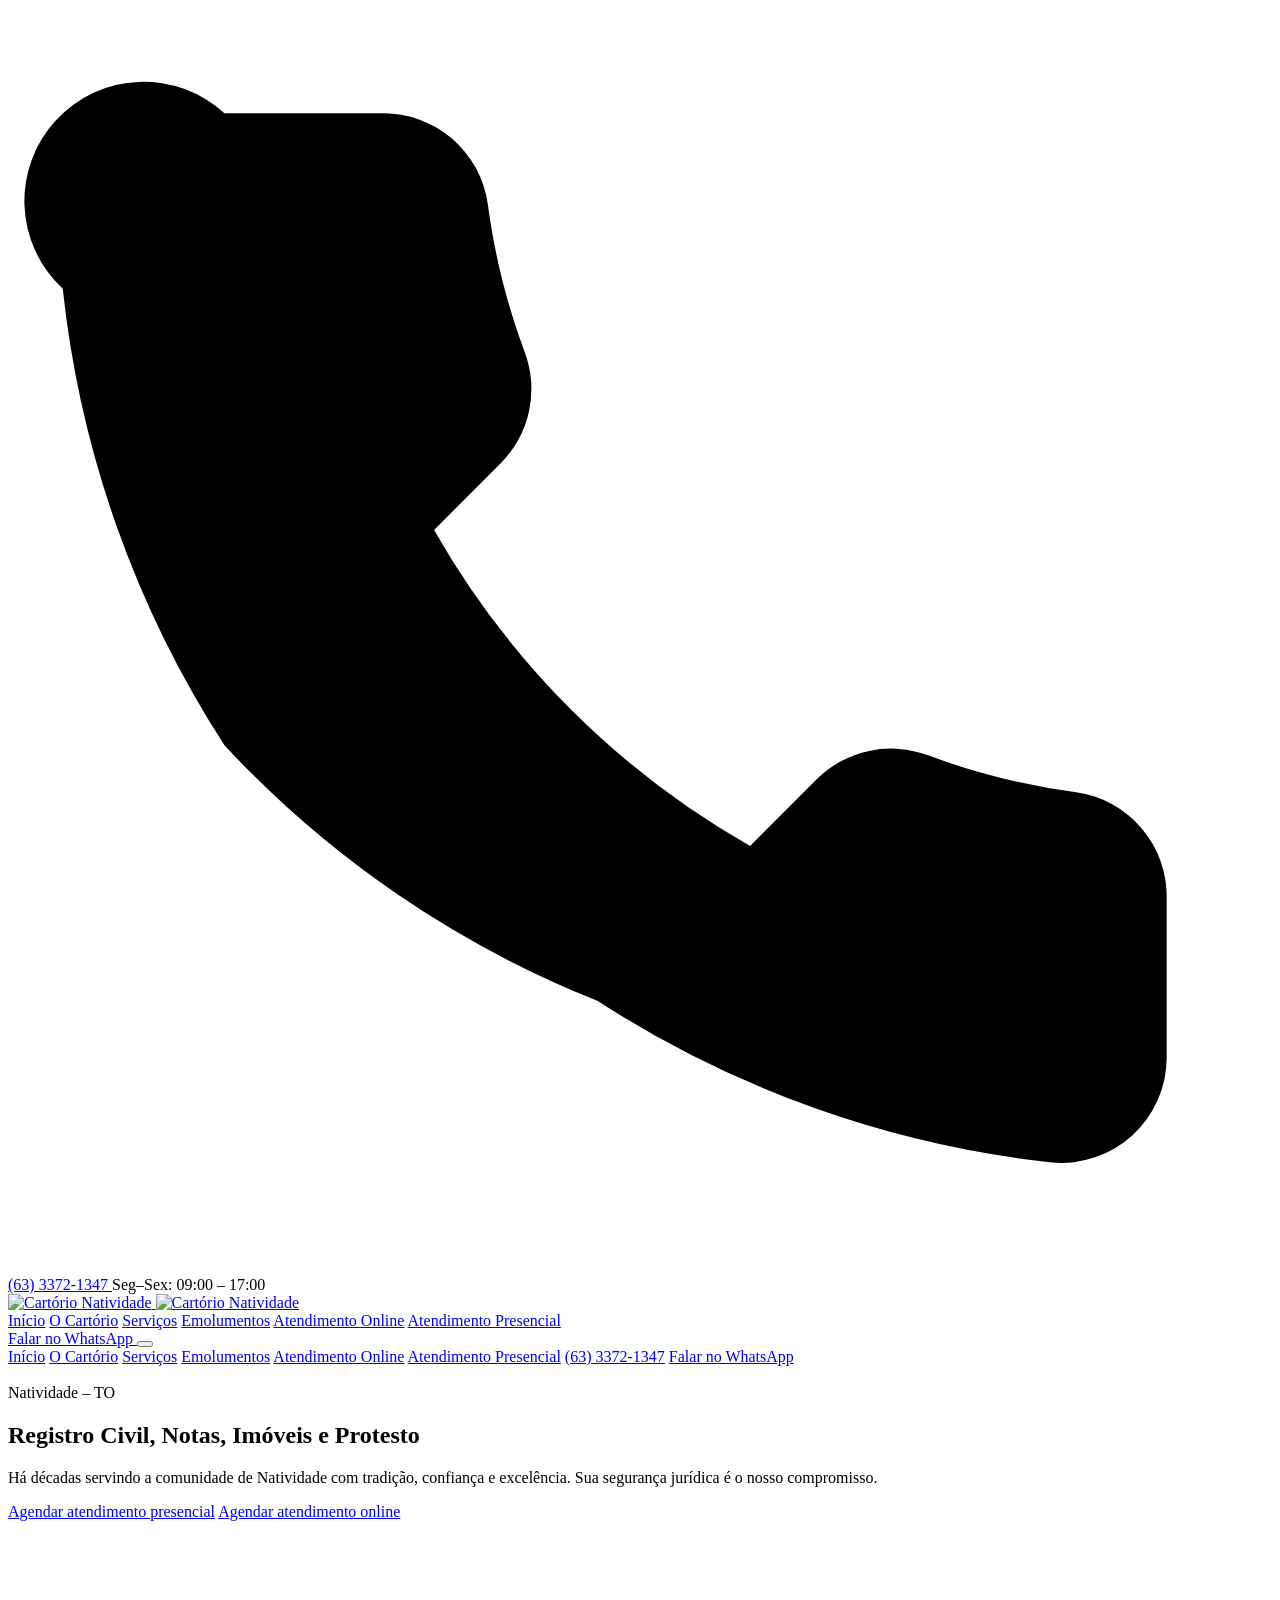
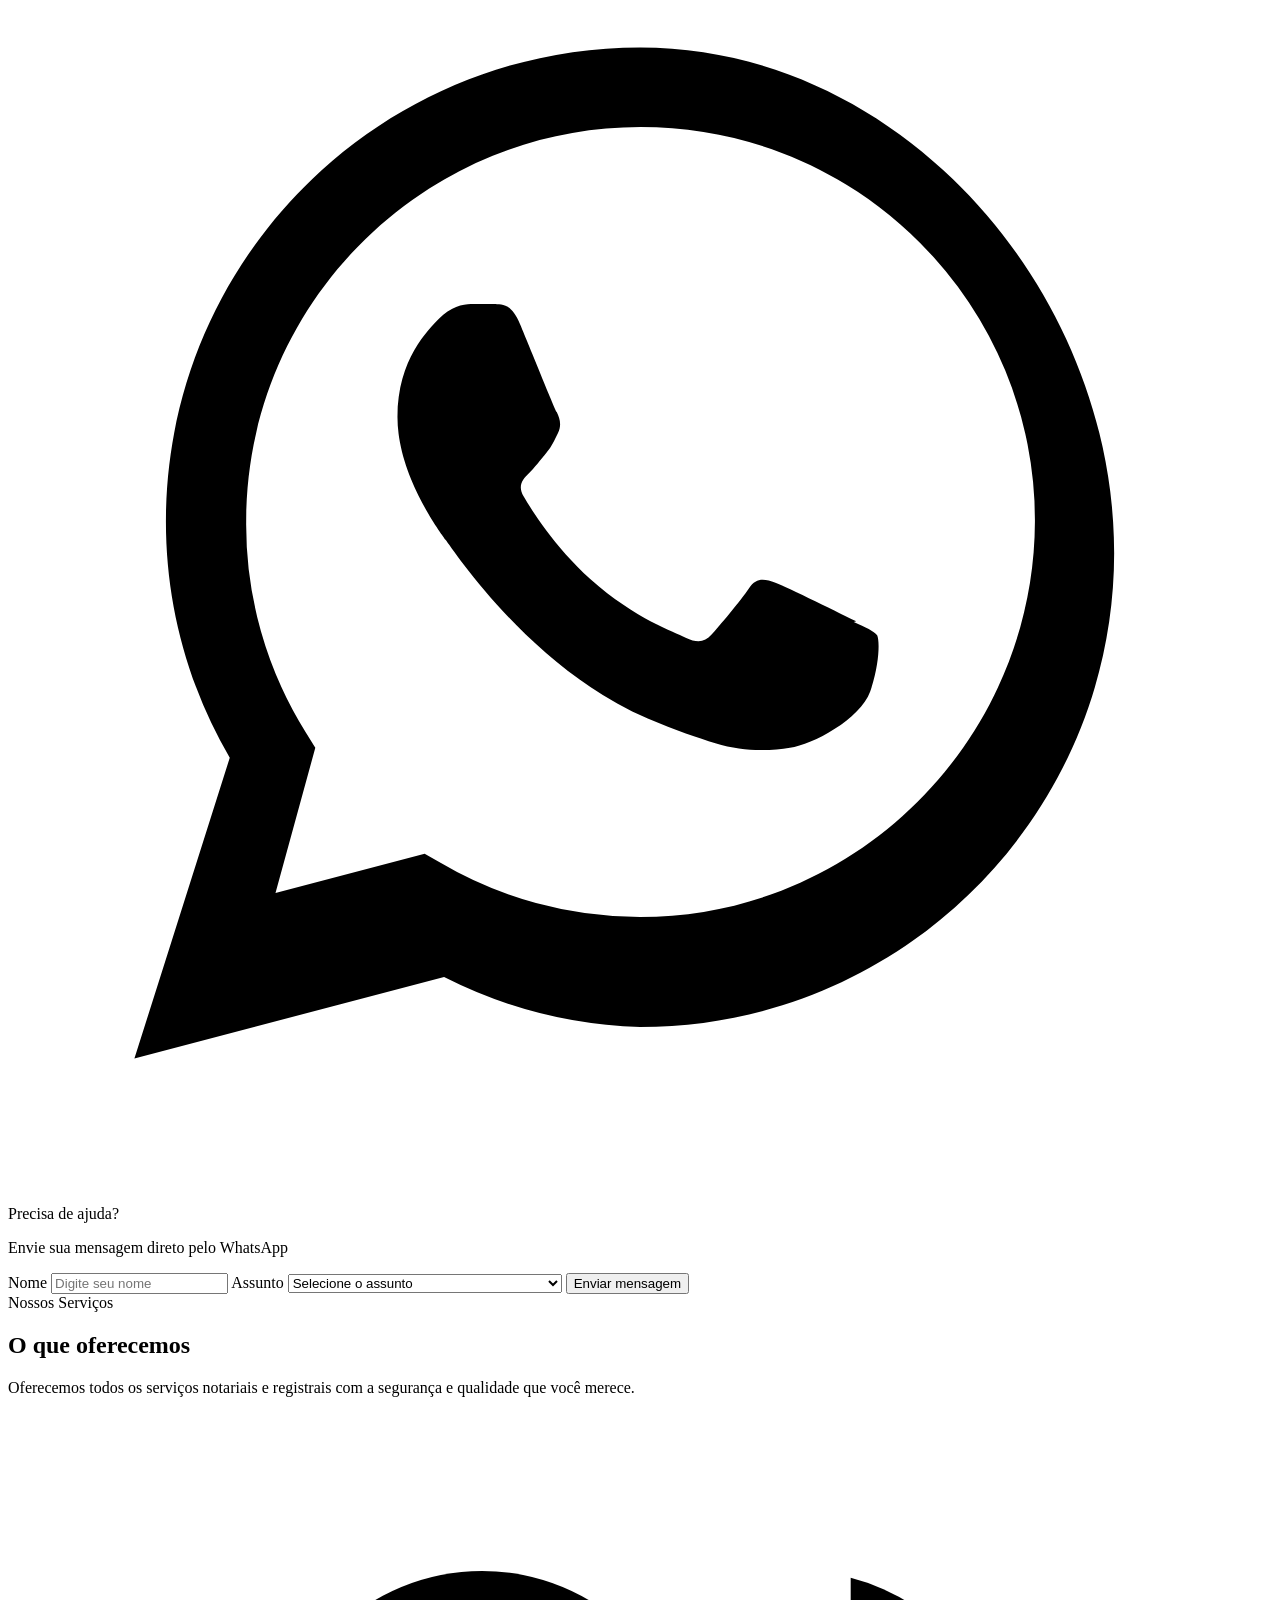
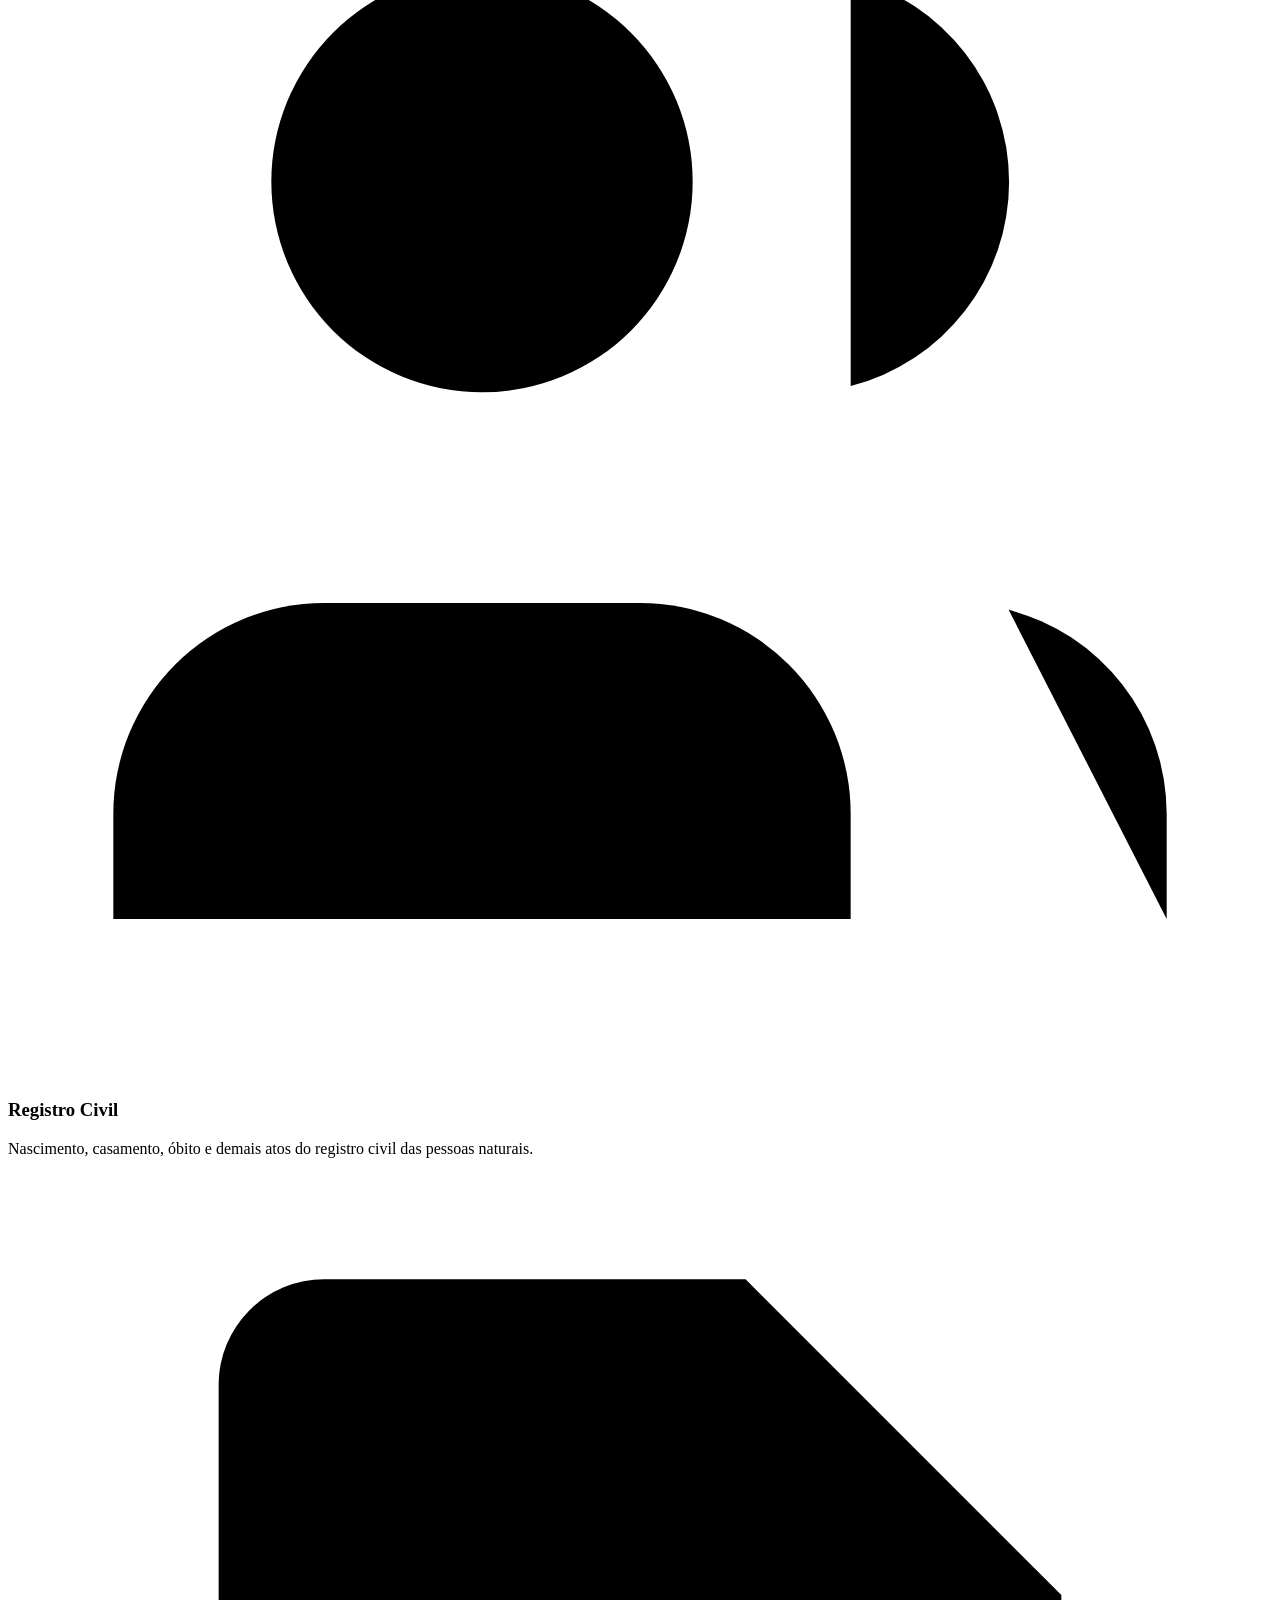
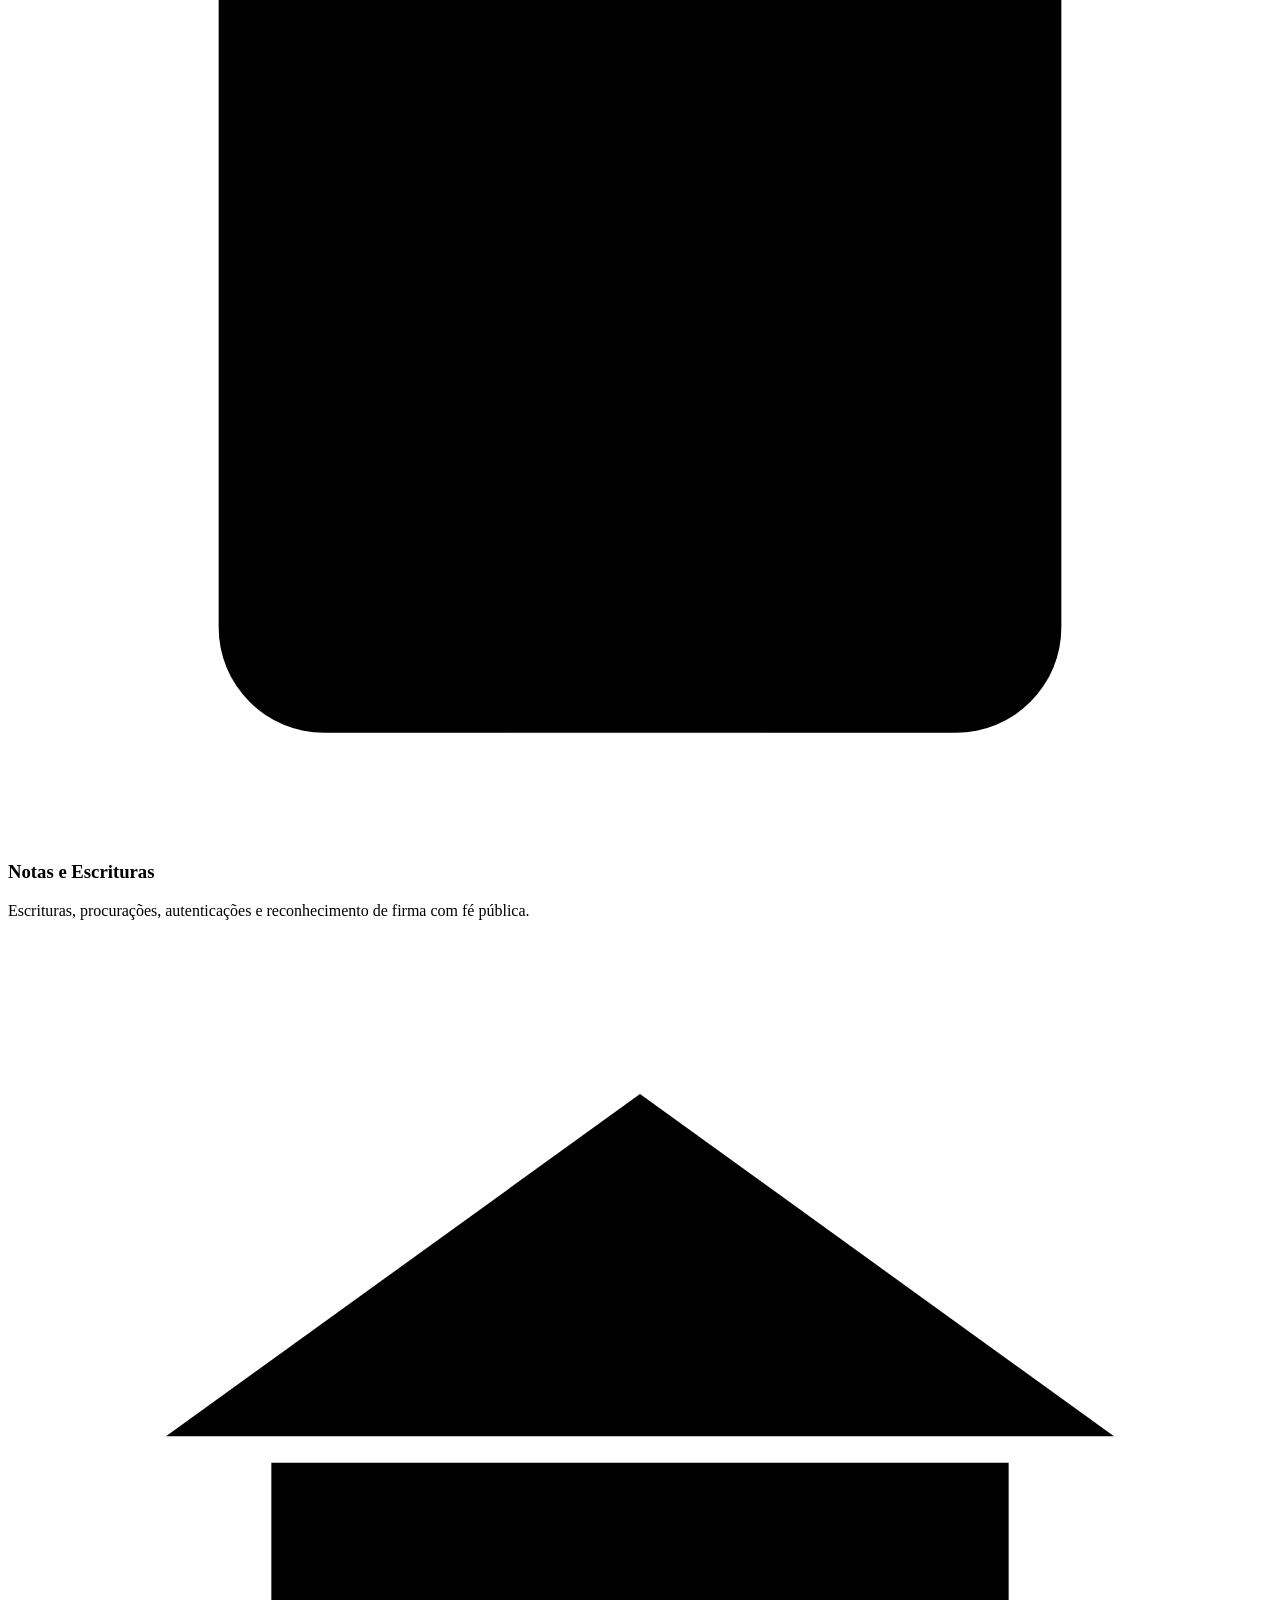
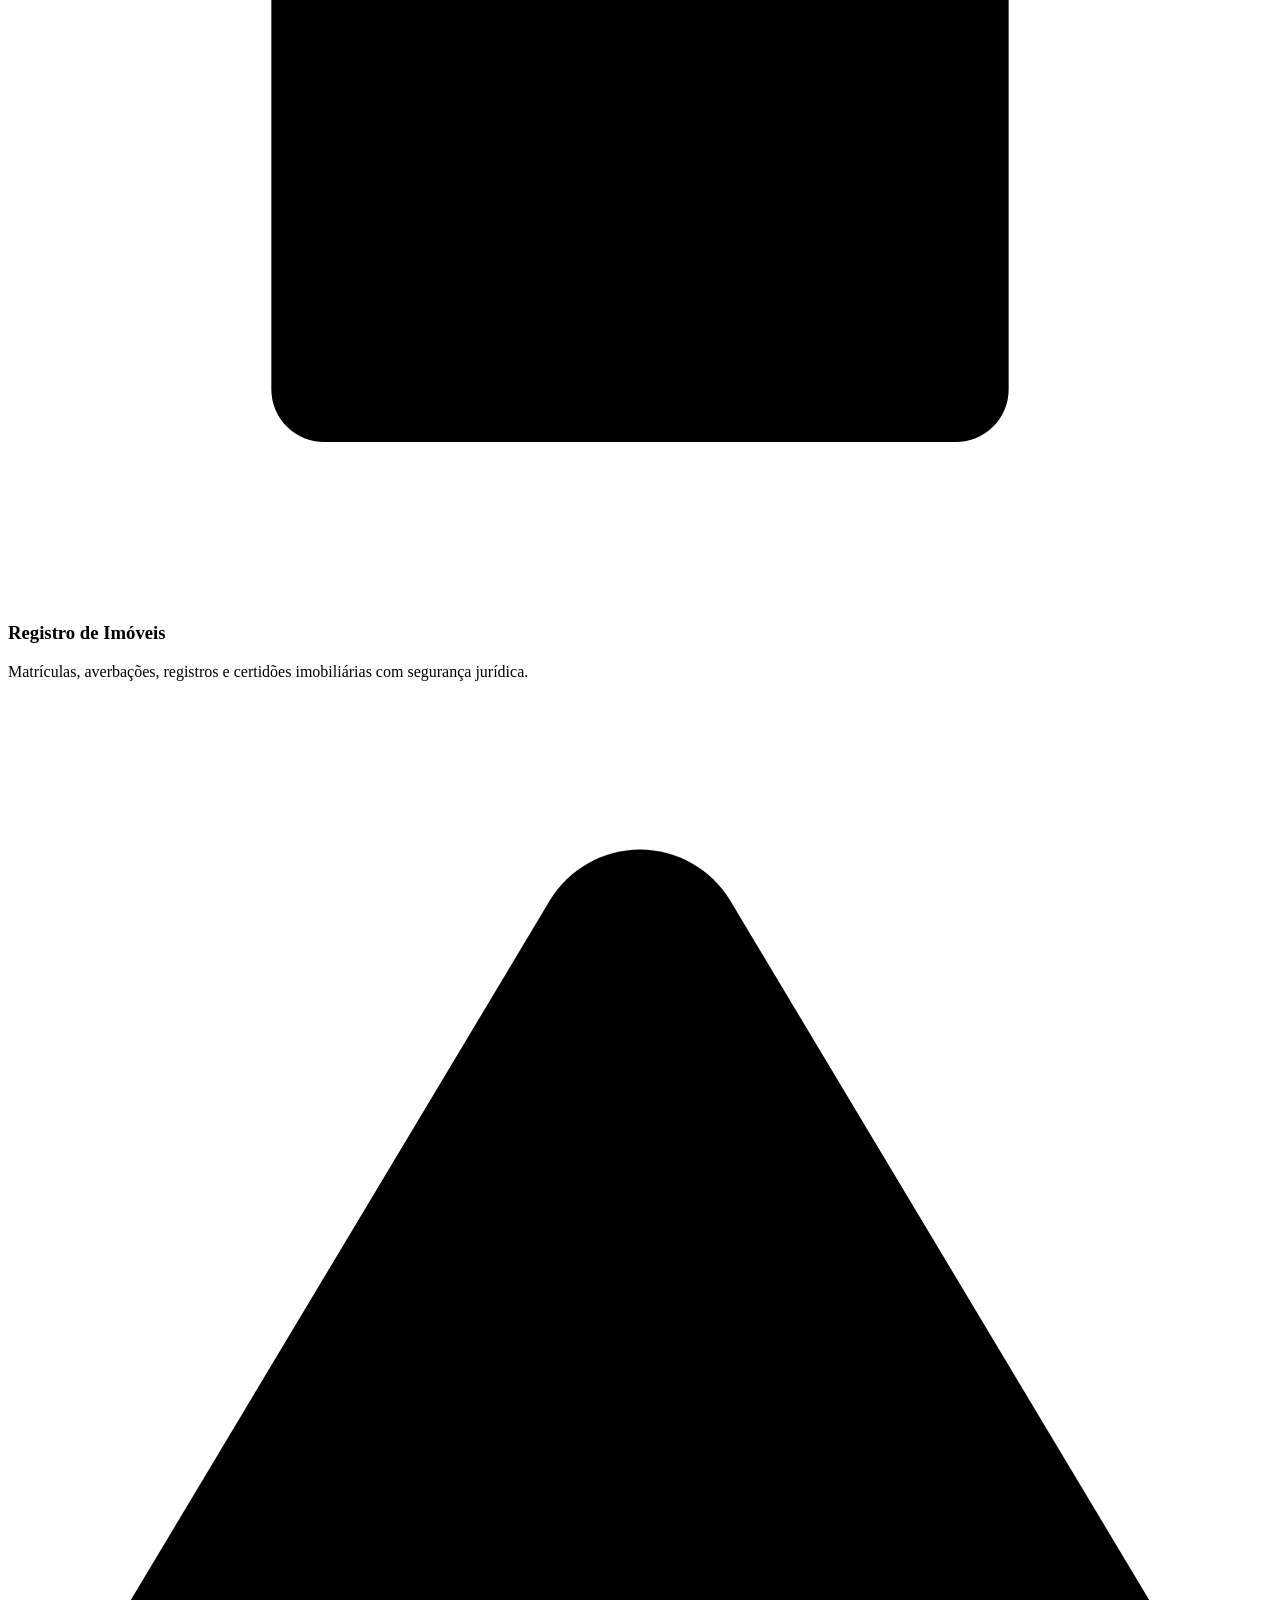
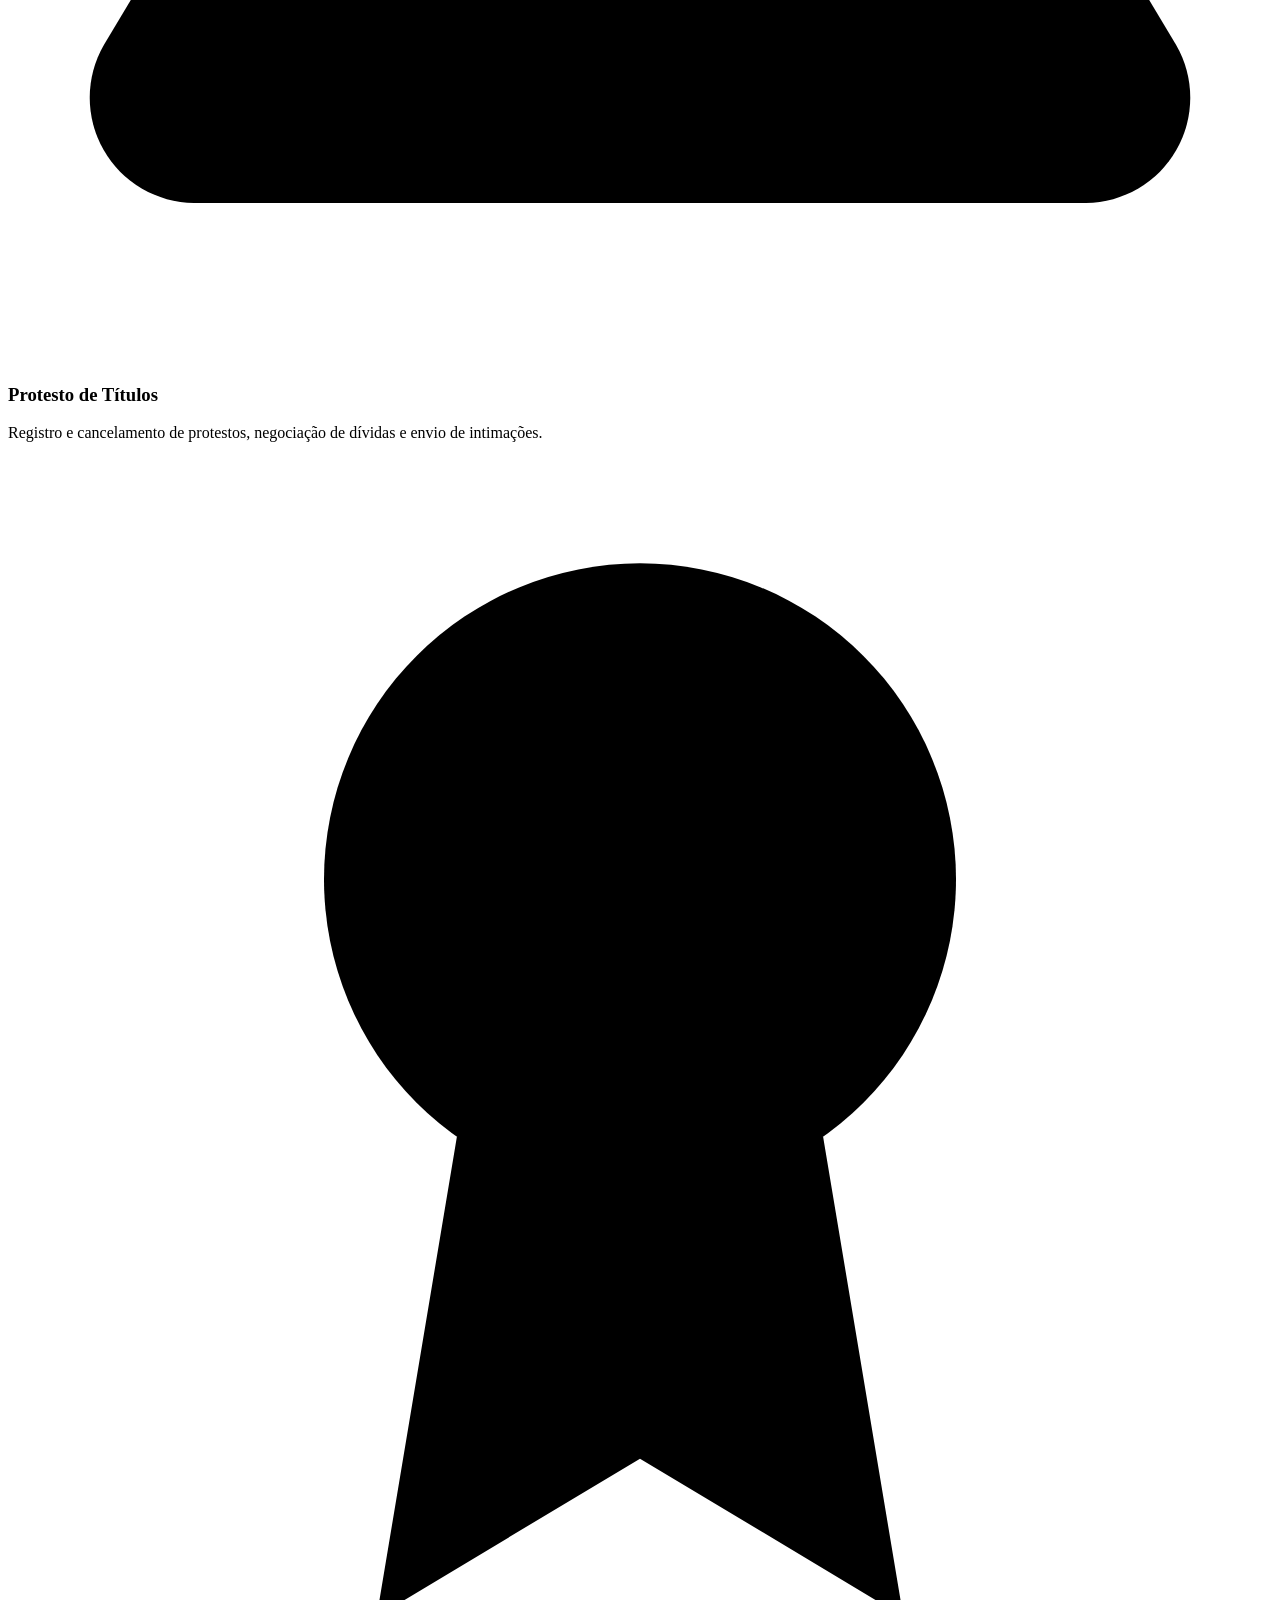
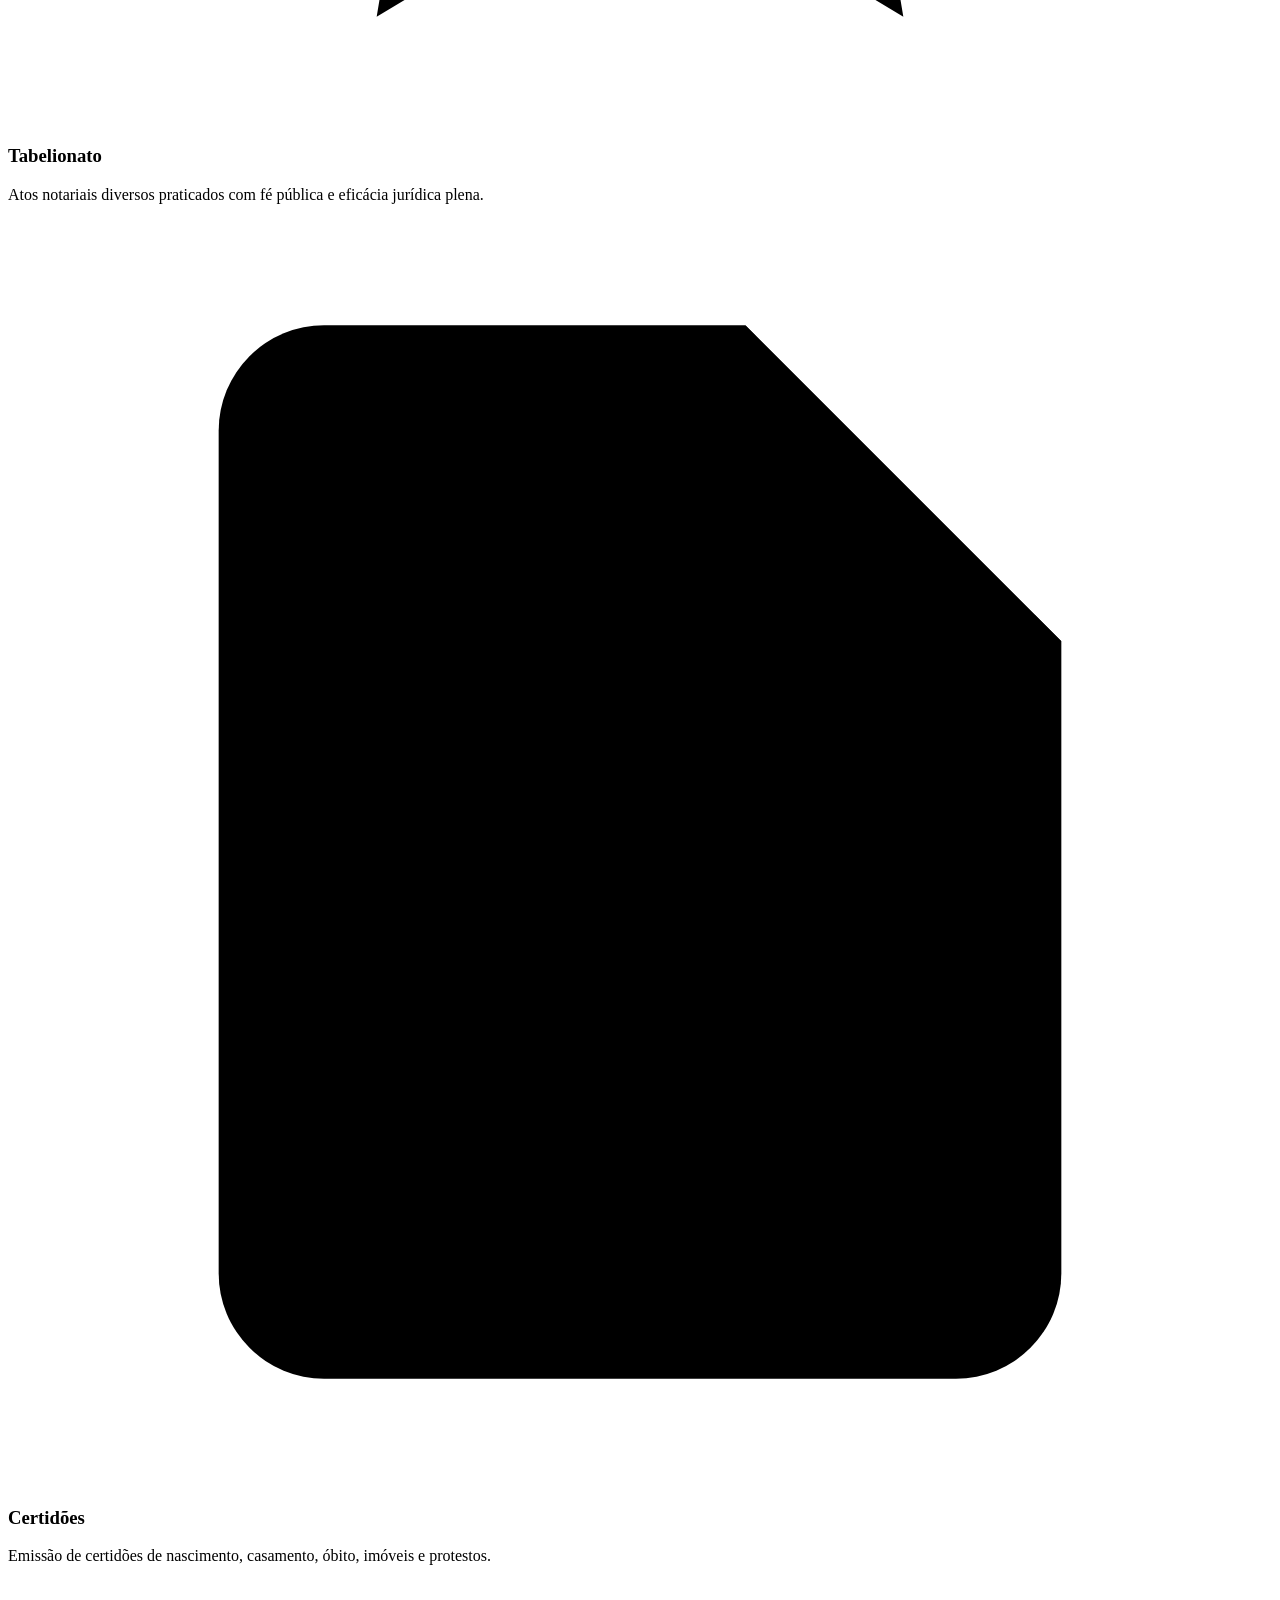
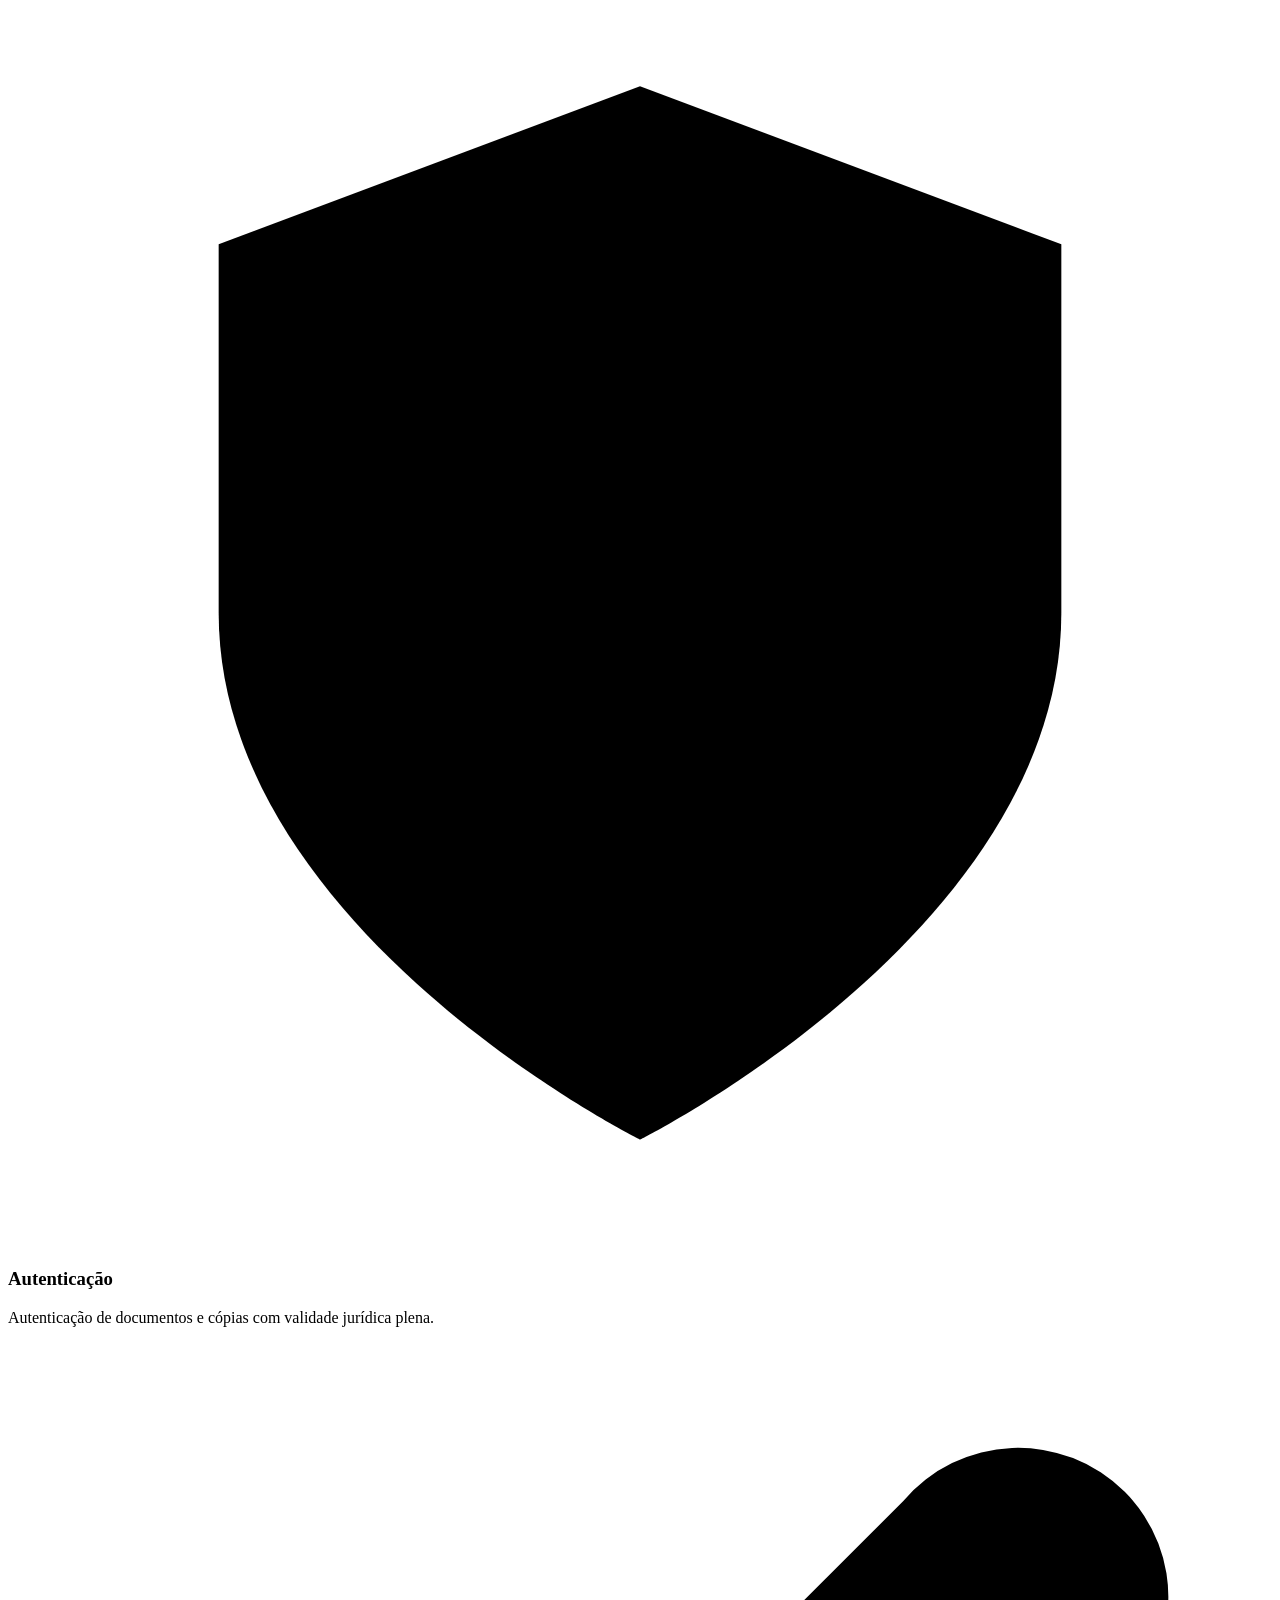
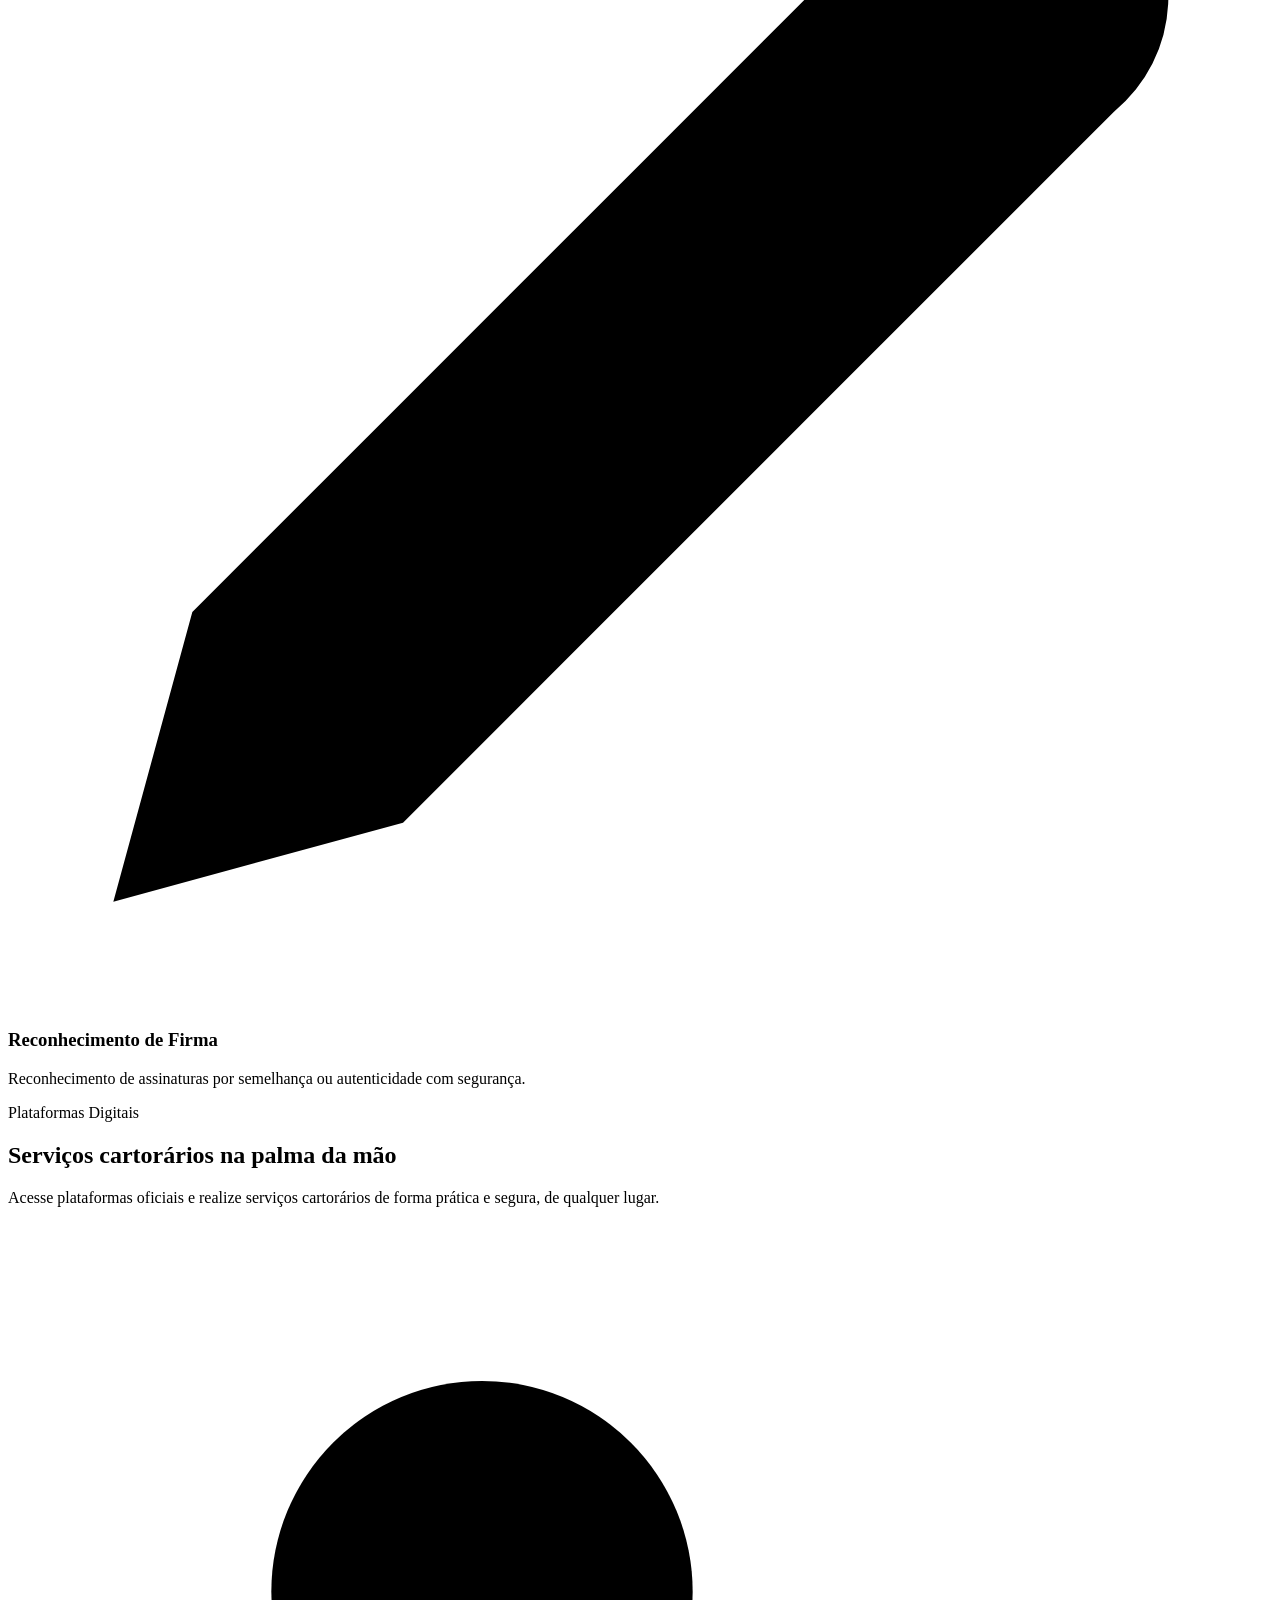
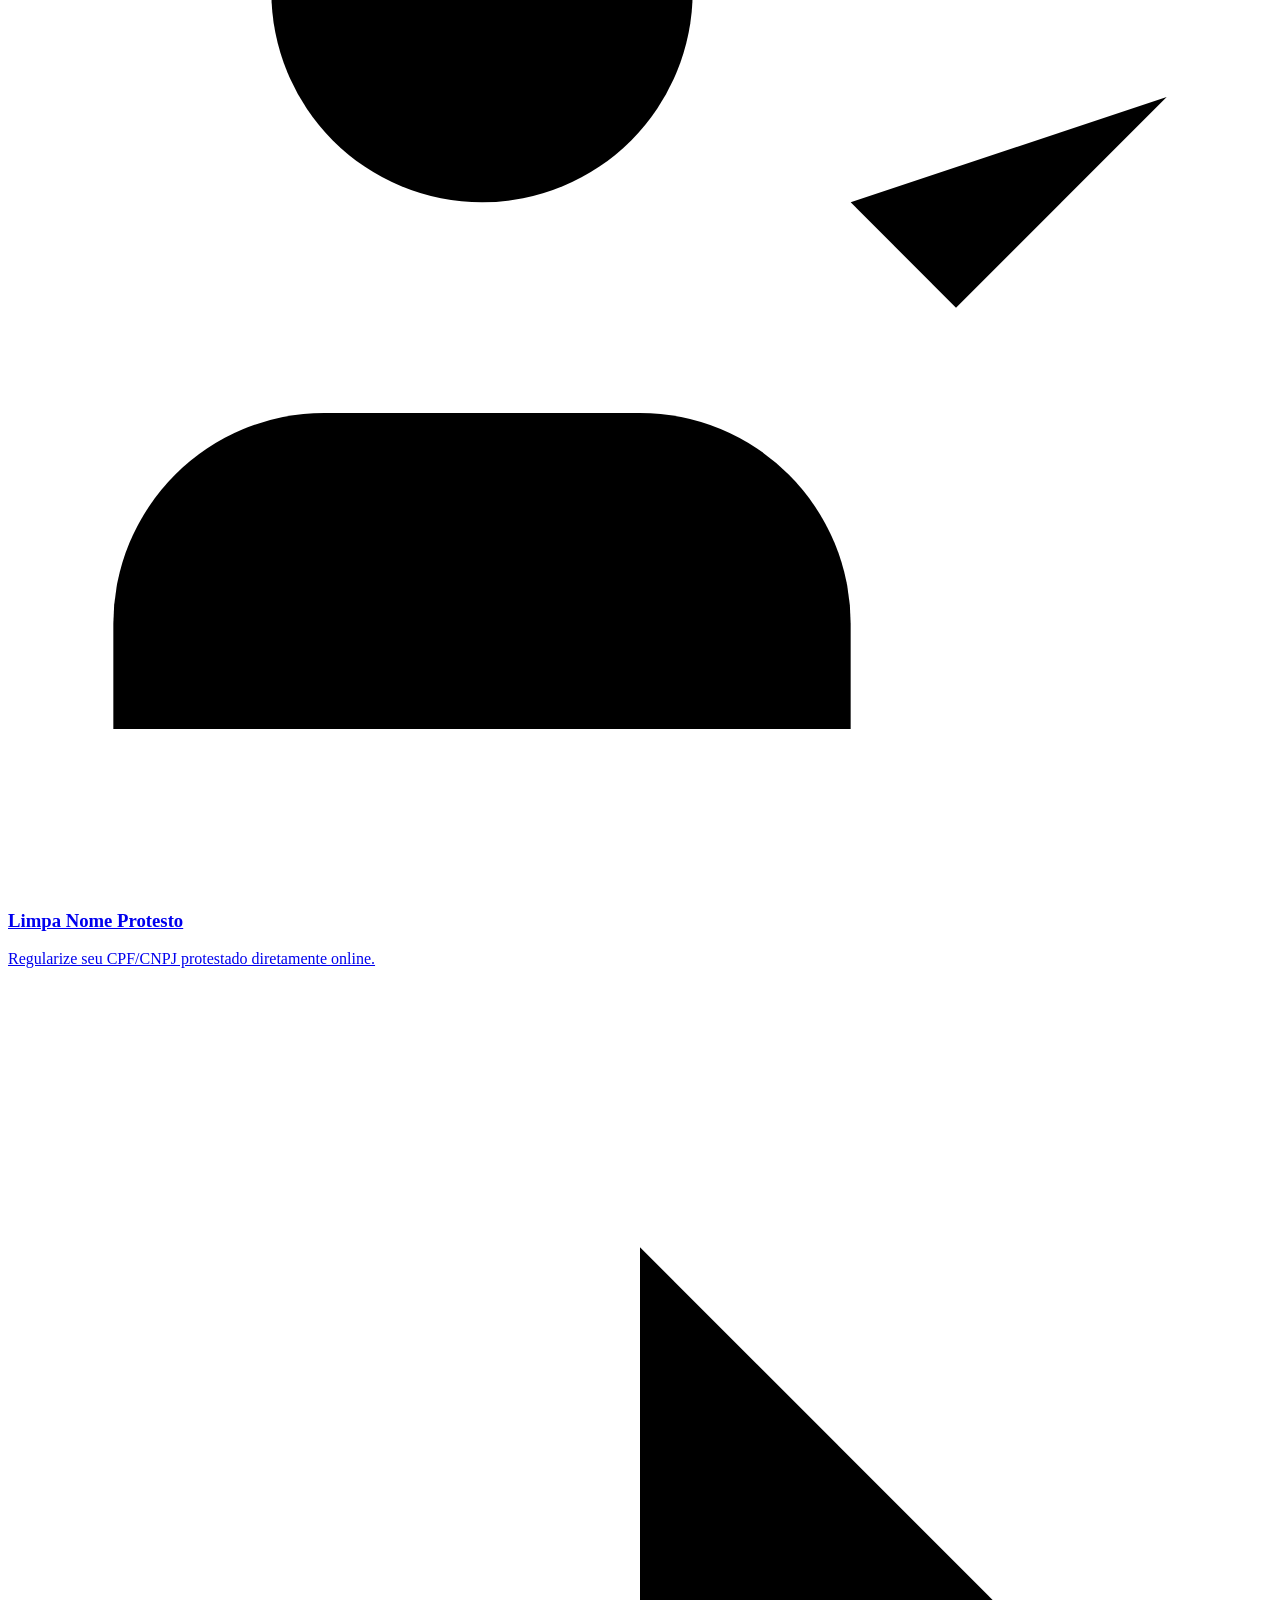
==== commit a9d6d45b: "Corrige e moderniza o site: layout unificado, ícones e responsividade Unifica todas as páginas sob u" ====
--- a/public_html/index.html
+++ b/public_html/index.html
@@ -10,7 +10,7 @@
   <meta name="keywords" content="cartório natividade, registro civil, registro de imóveis, notas, protesto, emolumentos, natividade tocantins">
   <meta name="robots" content="index, follow">
   <meta name="author" content="Cartório Natividade">
-  <meta name="theme-color" content="#102a63">
+  <meta name="theme-color" content="#12377b">
   <link rel="canonical" href="https://cartorionatividade.com/">
 
   <!-- Open Graph -->
@@ -20,23 +20,21 @@
   <meta property="og:description" content="Cartório Natividade – Registro Civil, Notas, Imóveis e Protesto em Natividade-TO. Atendimento presencial e por videoconferência. Agende agora!">
   <meta property="og:url" content="https://cartorionatividade.com/">
   <meta property="og:image" content="https://cartorionatividade.com/og-image.webp">
-  <meta property="og:image:width" content="1600">
-  <meta property="og:image:height" content="900">
   <meta property="og:locale" content="pt_BR">
 
   <!-- Twitter Card -->
   <meta name="twitter:card" content="summary_large_image">
   <meta name="twitter:title" content="Cartório Natividade | Serventia Extrajudicial – Natividade/TO">
-  <meta name="twitter:description" content="Cartório Natividade – Registro Civil, Notas, Imóveis e Protesto em Natividade-TO. Atendimento presencial e por videoconferência. Agende agora!">
+  <meta name="twitter:description" content="Cartório Natividade – Registro Civil, Notas, Imóveis e Protesto em Natividade-TO. Atendimento presencial e por videoconferência.">
   <meta name="twitter:image" content="https://cartorionatividade.com/og-image.webp">
 
-  <link rel="icon" type="image/png" href="favicon.png">
+  <link rel="icon" type="image/png" href="/favicon.png">
   <link rel="preconnect" href="https://fonts.googleapis.com">
   <link rel="preconnect" href="https://fonts.gstatic.com" crossorigin>
-  <link rel="preload" as="style" href="https://fonts.googleapis.com/css2?family=Montserrat:ital,wght@0,300;0,400;0,500;0,600;0,700;0,800;1,400&display=swap" onload="this.onload=null;this.rel='stylesheet'">
-  <noscript><link rel="stylesheet" href="https://fonts.googleapis.com/css2?family=Montserrat:ital,wght@0,300;0,400;0,500;0,600;0,700;0,800;1,400&display=swap"></noscript>
-
-  <link rel="stylesheet" href="assets/css/styles.css">
+  <link rel="preload" as="style" href="https://fonts.googleapis.com/css2?family=Montserrat:wght@400;500;600;700&display=swap" onload="this.onload=null;this.rel='stylesheet'">
+  <noscript><link rel="stylesheet" href="https://fonts.googleapis.com/css2?family=Montserrat:wght@400;500;600;700&display=swap"></noscript>
+
+  <link rel="stylesheet" href="/assets/css/styles.css">
 
   <script type="application/ld+json">
   {
@@ -86,8 +84,8 @@
 
     <nav class="nav container" aria-label="Navegação principal">
       <a href="/" class="nav-logo" aria-label="Cartório Natividade – Página inicial">
-        <img src="assets/logo-white-UY4OX0G6.webp" alt="Cartório Natividade" class="logo logo--white">
-        <img src="assets/logo-color-Bu8ZuAVN.webp" alt="Cartório Natividade" class="logo logo--color">
+        <img src="/assets/images/logo-white.webp" alt="Cartório Natividade" class="logo logo--white">
+        <img src="/assets/images/logo-color.webp" alt="Cartório Natividade" class="logo logo--color">
       </a>
 
       <div class="nav-links" id="desktopNav">
@@ -125,7 +123,7 @@
   <main>
     <section class="hero" aria-label="Cartório Natividade">
       <div class="hero__bg" aria-hidden="true">
-        <img src="assets/images/hero-section.png" alt="" fetchpriority="high" decoding="async">
+        <img src="/assets/images/hero-section.png" alt="" fetchpriority="high" decoding="async">
       </div>
       <div class="hero__orb hero__orb--one" aria-hidden="true"></div>
       <div class="hero__orb hero__orb--two" aria-hidden="true"></div>
@@ -143,7 +141,9 @@
 
         <aside class="hero-panel reveal" aria-label="Formulário de contato pelo WhatsApp">
           <div class="hero-panel__top">
-            <span class="hero-panel__icon icon-mask icon-mask--solid" data-icon="whatsapp" data-fallback="W" style="--icon-color:#ffffff;--icon-bg:linear-gradient(135deg,#34e57f,#19b956);" aria-hidden="true"></span>
+            <span class="hero-panel__icon" aria-hidden="true">
+              <svg viewBox="0 0 32 32" class="solid"><path d="M16.004 3.2C9.376 3.2 3.998 8.576 3.998 15.2c0 2.112.56 4.176 1.616 5.984L3.2 28.8l7.84-2.064A11.73 11.73 0 0 0 16.004 28c6.624 0 12-5.376 12-12s-5.376-12.8-12-12.8Zm0 22.016a9.97 9.97 0 0 1-5.088-1.392l-.368-.208-3.776.992 1.008-3.68-.24-.384A9.92 9.92 0 0 1 6.03 15.2c0-5.504 4.48-9.984 9.984-9.984 2.672 0 5.184 1.04 7.072 2.928A9.925 9.925 0 0 1 25.998 15.2c-.016 5.504-4.496 10.016-9.994 10.016Zm5.472-7.488c-.304-.144-1.776-.88-2.048-.976-.272-.096-.48-.144-.672.144-.192.288-.768.976-.944 1.168-.176.192-.352.224-.656.08-.304-.16-1.264-.464-2.416-1.488-.896-.8-1.504-1.776-1.68-2.08-.176-.288-.016-.448.128-.592.128-.128.304-.352.448-.528.144-.176.192-.304.288-.496.096-.192.048-.368-.032-.528-.08-.144-.672-1.616-.928-2.224-.24-.576-.496-.496-.672-.512h-.576c-.192 0-.528.08-.8.368-.272.288-1.056 1.024-1.056 2.496s1.072 2.896 1.216 3.104c.16.192 2.112 3.232 5.12 4.528.72.304 1.28.496 1.712.624.72.224 1.376.192 1.888.112.576-.08 1.776-.72 2.032-1.424.24-.688.24-1.296.176-1.424-.08-.112-.288-.192-.592-.336Z"/></svg>
+            </span>
             <div>
               <p class="hero-panel__title">Precisa de ajuda?</p>
               <p class="hero-panel__subtitle">Envie sua mensagem direto pelo WhatsApp</p>
@@ -160,7 +160,7 @@
               <option value="Registro de Imóveis">Registro de Imóveis</option>
               <option value="Tabelionato de Notas">Tabelionato de Notas</option>
               <option value="Protesto de Títulos">Protesto de Títulos</option>
-              <option value="Registro de Títulos e Documentos e Registro Civil das Pessoas Jurídicas">Registro de Títulos e Documentos e RCPJ</option>
+              <option value="Registro de Títulos e Documentos e RCPJ">Registro de Títulos e Documentos e RCPJ</option>
             </select>
 
             <button type="submit" class="btn btn--primary btn--full">Enviar mensagem</button>
@@ -179,42 +179,58 @@
 
         <div class="services-grid">
           <article class="service-card reveal">
-            <span class="service-card__icon icon-mask" data-icon="registro-civil" data-fallback="01" style="--icon-color:#1f5fd0;--icon-bg:rgba(31,95,208,.12);" aria-hidden="true"></span>
+            <span class="icon-badge" style="--ic:#1f5fd0;--ic-bg:rgba(31,95,208,.1)" aria-hidden="true">
+              <svg viewBox="0 0 24 24"><path d="M16 21v-2a4 4 0 0 0-4-4H6a4 4 0 0 0-4 4v2"/><circle cx="9" cy="7" r="4"/><path d="M22 21v-2a4 4 0 0 0-3-3.87"/><path d="M16 3.13a4 4 0 0 1 0 7.75"/></svg>
+            </span>
             <h3>Registro Civil</h3>
             <p>Nascimento, casamento, óbito e demais atos do registro civil das pessoas naturais.</p>
           </article>
           <article class="service-card reveal">
-            <span class="service-card__icon icon-mask" data-icon="notas-e-escrituras" data-fallback="02" style="--icon-color:#0f766e;--icon-bg:rgba(15,118,110,.12);" aria-hidden="true"></span>
+            <span class="icon-badge" style="--ic:#0f766e;--ic-bg:rgba(15,118,110,.1)" aria-hidden="true">
+              <svg viewBox="0 0 24 24"><path d="M14 2H6a2 2 0 0 0-2 2v16a2 2 0 0 0 2 2h12a2 2 0 0 0 2-2V8z"/><path d="M14 2v6h6"/><path d="M16 13H8"/><path d="M16 17H8"/><path d="M10 9H8"/></svg>
+            </span>
             <h3>Notas e Escrituras</h3>
             <p>Escrituras, procurações, autenticações e reconhecimento de firma com fé pública.</p>
           </article>
           <article class="service-card reveal">
-            <span class="service-card__icon icon-mask" data-icon="registro-de-imoveis" data-fallback="03" style="--icon-color:#b7791f;--icon-bg:rgba(183,121,31,.13);" aria-hidden="true"></span>
+            <span class="icon-badge" style="--ic:#b7791f;--ic-bg:rgba(183,121,31,.12)" aria-hidden="true">
+              <svg viewBox="0 0 24 24"><path d="M3 9.5 12 3l9 6.5"/><path d="M5 10v10a1 1 0 0 0 1 1h12a1 1 0 0 0 1-1V10"/><path d="M9 21v-6h6v6"/></svg>
+            </span>
             <h3>Registro de Imóveis</h3>
             <p>Matrículas, averbações, registros e certidões imobiliárias com segurança jurídica.</p>
           </article>
           <article class="service-card reveal">
-            <span class="service-card__icon icon-mask" data-icon="protesto-de-titulos" data-fallback="04" style="--icon-color:#7c3aed;--icon-bg:rgba(124,58,237,.12);" aria-hidden="true"></span>
+            <span class="icon-badge" style="--ic:#7c3aed;--ic-bg:rgba(124,58,237,.1)" aria-hidden="true">
+              <svg viewBox="0 0 24 24"><path d="M10.29 3.86 1.82 18a2 2 0 0 0 1.71 3h16.94a2 2 0 0 0 1.71-3L13.71 3.86a2 2 0 0 0-3.42 0z"/><line x1="12" y1="9" x2="12" y2="13"/><line x1="12" y1="17" x2="12.01" y2="17"/></svg>
+            </span>
             <h3>Protesto de Títulos</h3>
             <p>Registro e cancelamento de protestos, negociação de dívidas e envio de intimações.</p>
           </article>
           <article class="service-card reveal">
-            <span class="service-card__icon icon-mask" data-icon="tabelionato" data-fallback="05" style="--icon-color:#1d4ed8;--icon-bg:rgba(29,78,216,.12);" aria-hidden="true"></span>
+            <span class="icon-badge" style="--ic:#1d4ed8;--ic-bg:rgba(29,78,216,.1)" aria-hidden="true">
+              <svg viewBox="0 0 24 24"><circle cx="12" cy="8" r="6"/><path d="M15.477 12.89 17 22l-5-3-5 3 1.523-9.11"/></svg>
+            </span>
             <h3>Tabelionato</h3>
             <p>Atos notariais diversos praticados com fé pública e eficácia jurídica plena.</p>
           </article>
           <article class="service-card reveal">
-            <span class="service-card__icon icon-mask" data-icon="certidoes" data-fallback="06" style="--icon-color:#047857;--icon-bg:rgba(4,120,87,.12);" aria-hidden="true"></span>
+            <span class="icon-badge" style="--ic:#047857;--ic-bg:rgba(4,120,87,.1)" aria-hidden="true">
+              <svg viewBox="0 0 24 24"><path d="M14 2H6a2 2 0 0 0-2 2v16a2 2 0 0 0 2 2h12a2 2 0 0 0 2-2V8z"/><path d="M14 2v6h6"/><path d="m9 15 2 2 4-4"/></svg>
+            </span>
             <h3>Certidões</h3>
             <p>Emissão de certidões de nascimento, casamento, óbito, imóveis e protestos.</p>
           </article>
           <article class="service-card reveal">
-            <span class="service-card__icon icon-mask" data-icon="autenticacao" data-fallback="07" style="--icon-color:#be123c;--icon-bg:rgba(190,18,60,.10);" aria-hidden="true"></span>
+            <span class="icon-badge" style="--ic:#be123c;--ic-bg:rgba(190,18,60,.09)" aria-hidden="true">
+              <svg viewBox="0 0 24 24"><path d="M12 22s8-4 8-10V5l-8-3-8 3v7c0 6 8 10 8 10z"/><path d="m9 12 2 2 4-4"/></svg>
+            </span>
             <h3>Autenticação</h3>
             <p>Autenticação de documentos e cópias com validade jurídica plena.</p>
           </article>
           <article class="service-card reveal">
-            <span class="service-card__icon icon-mask" data-icon="reconhecimento-de-firma" data-fallback="08" style="--icon-color:#2563eb;--icon-bg:rgba(37,99,235,.12);" aria-hidden="true"></span>
+            <span class="icon-badge" style="--ic:#2563eb;--ic-bg:rgba(37,99,235,.1)" aria-hidden="true">
+              <svg viewBox="0 0 24 24"><path d="M17 3a2.85 2.83 0 1 1 4 4L7.5 20.5 2 22l1.5-5.5z"/><path d="m15 5 4 4"/></svg>
+            </span>
             <h3>Reconhecimento de Firma</h3>
             <p>Reconhecimento de assinaturas por semelhança ou autenticidade com segurança.</p>
           </article>
@@ -232,44 +248,54 @@
 
         <div class="digital-cards">
           <a href="https://www.limpanomeprotesto.com.br/" target="_blank" rel="noopener noreferrer" class="digital-card reveal">
-            <span class="digital-card__mark icon-mask" data-icon="limpa-nome-protesto" data-fallback="LN" style="--icon-color:#38bdf8;--icon-bg:rgba(56,189,248,.18);" aria-hidden="true"></span>
+            <span class="icon-badge" aria-hidden="true">
+              <svg viewBox="0 0 24 24"><path d="M16 21v-2a4 4 0 0 0-4-4H6a4 4 0 0 0-4 4v2"/><circle cx="9" cy="7" r="4"/><path d="m16 11 2 2 4-4"/></svg>
+            </span>
             <div>
               <h3>Limpa Nome Protesto</h3>
               <p>Regularize seu CPF/CNPJ protestado diretamente online.</p>
             </div>
-            <span class="digital-card__arrow" aria-hidden="true">→</span>
+            <span class="digital-card__arrow" aria-hidden="true"><svg viewBox="0 0 24 24"><path d="M5 12h14"/><path d="m12 5 7 7-7 7"/></svg></span>
           </a>
           <a href="https://assinador.cartoriostocantins.com.br/" target="_blank" rel="noopener noreferrer" class="digital-card reveal">
-            <span class="digital-card__mark icon-mask" data-icon="assinador-cartorios-to" data-fallback="AC" style="--icon-color:#86efac;--icon-bg:rgba(134,239,172,.16);" aria-hidden="true"></span>
+            <span class="icon-badge" aria-hidden="true">
+              <svg viewBox="0 0 24 24"><path d="M11 4H4a2 2 0 0 0-2 2v14a2 2 0 0 0 2 2h14a2 2 0 0 0 2-2v-7"/><path d="M18.5 2.5a2.12 2.12 0 0 1 3 3L12 15l-4 1 1-4z"/></svg>
+            </span>
             <div>
               <h3>Assinador Cartórios TO</h3>
               <p>Assine documentos digitalmente com validade jurídica.</p>
             </div>
-            <span class="digital-card__arrow" aria-hidden="true">→</span>
+            <span class="digital-card__arrow" aria-hidden="true"><svg viewBox="0 0 24 24"><path d="M5 12h14"/><path d="m12 5 7 7-7 7"/></svg></span>
           </a>
           <a href="https://www.pesquisaprotesto.com.br/" target="_blank" rel="noopener noreferrer" class="digital-card reveal">
-            <span class="digital-card__mark icon-mask" data-icon="cenprot" data-fallback="CP" style="--icon-color:#fbbf24;--icon-bg:rgba(251,191,36,.18);" aria-hidden="true"></span>
+            <span class="icon-badge" aria-hidden="true">
+              <svg viewBox="0 0 24 24"><circle cx="11" cy="11" r="8"/><path d="m21 21-4.3-4.3"/></svg>
+            </span>
             <div>
               <h3>CENPROT</h3>
               <p>Consulte protestos em todo o Brasil de forma centralizada.</p>
             </div>
-            <span class="digital-card__arrow" aria-hidden="true">→</span>
+            <span class="digital-card__arrow" aria-hidden="true"><svg viewBox="0 0 24 24"><path d="M5 12h14"/><path d="m12 5 7 7-7 7"/></svg></span>
           </a>
           <a href="https://www.rtdbrasil.org.br/" target="_blank" rel="noopener noreferrer" class="digital-card reveal">
-            <span class="digital-card__mark icon-mask" data-icon="onrtdpj" data-fallback="ON" style="--icon-color:#a5b4fc;--icon-bg:rgba(165,180,252,.18);" aria-hidden="true"></span>
+            <span class="icon-badge" aria-hidden="true">
+              <svg viewBox="0 0 24 24"><rect x="2" y="7" width="20" height="14" rx="2"/><path d="M16 21V5a2 2 0 0 0-2-2h-4a2 2 0 0 0-2 2v16"/></svg>
+            </span>
             <div>
               <h3>ONRTDPJ</h3>
               <p>Registro de Títulos e Documentos e Pessoas Jurídicas online.</p>
             </div>
-            <span class="digital-card__arrow" aria-hidden="true">→</span>
+            <span class="digital-card__arrow" aria-hidden="true"><svg viewBox="0 0 24 24"><path d="M5 12h14"/><path d="m12 5 7 7-7 7"/></svg></span>
           </a>
           <a href="https://www.e-notariado.org.br/" target="_blank" rel="noopener noreferrer" class="digital-card reveal">
-            <span class="digital-card__mark icon-mask" data-icon="e-notariado" data-fallback="EN" style="--icon-color:#93c5fd;--icon-bg:rgba(147,197,253,.18);" aria-hidden="true"></span>
+            <span class="icon-badge" aria-hidden="true">
+              <svg viewBox="0 0 24 24"><circle cx="12" cy="12" r="10"/><path d="M2 12h20"/><path d="M12 2a15.3 15.3 0 0 1 4 10 15.3 15.3 0 0 1-4 10 15.3 15.3 0 0 1-4-10 15.3 15.3 0 0 1 4-10z"/></svg>
+            </span>
             <div>
               <h3>e-Notariado</h3>
               <p>Plataforma nacional para escrituras e atos notariais eletrônicos.</p>
             </div>
-            <span class="digital-card__arrow" aria-hidden="true">→</span>
+            <span class="digital-card__arrow" aria-hidden="true"><svg viewBox="0 0 24 24"><path d="M5 12h14"/><path d="m12 5 7 7-7 7"/></svg></span>
           </a>
         </div>
       </div>
@@ -278,7 +304,7 @@
     <section class="about section">
       <div class="container about__grid">
         <div class="about__media reveal">
-          <img src="assets/images/fachada1.jpg" alt="Fachada do Cartório Natividade" loading="lazy" decoding="async">
+          <img src="/assets/images/fachada1.jpg" alt="Fachada do Cartório Natividade" loading="lazy" decoding="async">
           <div class="about__stamp" aria-hidden="true">
             <strong>CNS/CNJ</strong>
             <span>12.824-9</span>
@@ -312,46 +338,36 @@
           <li class="timeline__item reveal">
             <article class="timeline__card">
               <span class="timeline__number" aria-hidden="true">01</span>
-              <div>
-                <h3>Recebeu intimação?</h3>
-                <p>Você tem <strong>3 dias úteis</strong> para <strong>pagar no cartório</strong> (o valor vai ao credor) ou <strong>apresentar defesa</strong> se a cobrança for indevida.</p>
-              </div>
+              <h3>Recebeu intimação?</h3>
+              <p>Você tem <strong>3 dias úteis</strong> para <strong>pagar no cartório</strong> (o valor vai ao credor) ou <strong>apresentar defesa</strong> se a cobrança for indevida.</p>
             </article>
           </li>
           <li class="timeline__item reveal">
             <article class="timeline__card">
               <span class="timeline__number" aria-hidden="true">02</span>
-              <div>
-                <h3>Foi protestado? Ainda dá pra resolver.</h3>
-                <p>Pague <strong>direto ao credor</strong> e peça a <strong>carta de quitação</strong>.</p>
-              </div>
+              <h3>Foi protestado? Ainda dá pra resolver.</h3>
+              <p>Pague <strong>direto ao credor</strong> e peça a <strong>carta de quitação</strong>.</p>
             </article>
           </li>
           <li class="timeline__item reveal">
             <article class="timeline__card">
               <span class="timeline__number" aria-hidden="true">03</span>
-              <div>
-                <h3>Cancelamento do protesto</h3>
-                <p>Com a carta em mãos, solicite o <strong>cancelamento no cartório</strong> e quite os <strong>emolumentos</strong> informados.</p>
-              </div>
+              <h3>Cancelamento do protesto</h3>
+              <p>Com a carta em mãos, solicite o <strong>cancelamento no cartório</strong> e quite os <strong>emolumentos</strong> informados.</p>
             </article>
           </li>
           <li class="timeline__item reveal">
             <article class="timeline__card">
               <span class="timeline__number" aria-hidden="true">04</span>
-              <div>
-                <h3>Nome limpo novamente</h3>
-                <p>Após o pagamento dos emolumentos, o cartório efetiva o cancelamento e <strong>solicita a retirada</strong> do seu nome nas bases de crédito.</p>
-              </div>
+              <h3>Nome limpo novamente</h3>
+              <p>Após o pagamento dos emolumentos, o cartório efetiva o cancelamento e <strong>solicita a retirada</strong> do seu nome nas bases de crédito.</p>
             </article>
           </li>
           <li class="timeline__item reveal">
             <article class="timeline__card">
               <span class="timeline__number" aria-hidden="true">05</span>
-              <div>
-                <h3>Preferiu negociar?</h3>
-                <p>O cartório <strong>facilita o contato</strong> com o credor para acordos rápidos e seguros.</p>
-              </div>
+              <h3>Preferiu negociar?</h3>
+              <p>O cartório <strong>facilita o contato</strong> com o credor para acordos rápidos e seguros.</p>
             </article>
           </li>
         </ol>
@@ -368,7 +384,7 @@
         <div class="testimonials-grid">
           <article class="testimonial-card reveal">
             <div class="testimonial-stars" aria-label="5 estrelas">★★★★★</div>
-            <p class="testimonial-text">"Fui muito bem atendida. Ótimo, atendidos pelo Samuel Nunes."</p>
+            <p class="testimonial-text">"Fui muito bem atendida. Ótimo atendimento, atendida pelo Samuel Nunes."</p>
             <div class="testimonial-author">
               <span class="testimonial-avatar" aria-hidden="true">S</span>
               <div>
@@ -379,7 +395,7 @@
           </article>
           <article class="testimonial-card reveal">
             <div class="testimonial-stars" aria-label="5 estrelas">★★★★★</div>
-            <p class="testimonial-text">"Muito satisfeito pelo atendimento. Trabalha com muita vontade de atender bem. Vou indicar o cartório!"</p>
+            <p class="testimonial-text">"Muito satisfeito pelo atendimento. Trabalham com muita vontade de atender bem. Vou indicar o cartório!"</p>
             <div class="testimonial-author">
               <span class="testimonial-avatar" aria-hidden="true">B</span>
               <div>
@@ -412,22 +428,28 @@
 
         <div class="attendance-grid">
           <a class="attendance-card reveal" href="/atendimento-online.html" aria-label="Atendimento por Videoconferência">
-            <span class="attendance-card__icon icon-mask" data-icon="atendimento-por-videoconferencia" data-fallback="V" style="--icon-color:#93c5fd;--icon-bg:rgba(147,197,253,.18);" aria-hidden="true"></span>
+            <span class="icon-badge" aria-hidden="true">
+              <svg viewBox="0 0 24 24"><path d="m22 8-6 4 6 4V8z"/><rect x="2" y="6" width="14" height="12" rx="2"/></svg>
+            </span>
             <h3>Atendimento por Videoconferência</h3>
             <p>Receba atendimento em tempo real! <strong>Fale agora mesmo com um de nossos especialistas.</strong></p>
-            <span>Acessar videoconferência →</span>
+            <span class="attendance-card__link">Acessar videoconferência →</span>
           </a>
           <a class="attendance-card reveal" href="/atendimento-presencial.html" aria-label="Atendimento presencial">
-            <span class="attendance-card__icon icon-mask" data-icon="atendimento-presencial" data-fallback="P" style="--icon-color:#86efac;--icon-bg:rgba(134,239,172,.16);" aria-hidden="true"></span>
+            <span class="icon-badge" aria-hidden="true">
+              <svg viewBox="0 0 24 24"><rect x="3" y="4" width="18" height="18" rx="2"/><path d="M16 2v4"/><path d="M8 2v4"/><path d="M3 10h18"/><path d="m9 16 2 2 4-4"/></svg>
+            </span>
             <h3>Atendimento presencial</h3>
             <p>Agende seu atendimento presencial e <strong>conte com um serviço especializado e atencioso.</strong></p>
-            <span>Agendar presença →</span>
+            <span class="attendance-card__link">Agendar presença →</span>
           </a>
           <a class="attendance-card reveal" href="https://wa.me/5563992876354?text=Ol%C3%A1,%20eu%20vim%20do%20site%20e%20preciso%20de%20ajuda%20" target="_blank" rel="noopener noreferrer" aria-label="Atendimento por WhatsApp (abrirá em nova aba)">
-            <span class="attendance-card__icon icon-mask" data-icon="atendimento-por-whatsapp" data-fallback="W" style="--icon-color:#34e57f;--icon-bg:rgba(52,229,127,.17);" aria-hidden="true"></span>
+            <span class="icon-badge" aria-hidden="true">
+              <svg viewBox="0 0 32 32" class="solid"><path d="M16.004 3.2C9.376 3.2 3.998 8.576 3.998 15.2c0 2.112.56 4.176 1.616 5.984L3.2 28.8l7.84-2.064A11.73 11.73 0 0 0 16.004 28c6.624 0 12-5.376 12-12s-5.376-12.8-12-12.8Zm0 22.016a9.97 9.97 0 0 1-5.088-1.392l-.368-.208-3.776.992 1.008-3.68-.24-.384A9.92 9.92 0 0 1 6.03 15.2c0-5.504 4.48-9.984 9.984-9.984 2.672 0 5.184 1.04 7.072 2.928A9.925 9.925 0 0 1 25.998 15.2c-.016 5.504-4.496 10.016-9.994 10.016Zm5.472-7.488c-.304-.144-1.776-.88-2.048-.976-.272-.096-.48-.144-.672.144-.192.288-.768.976-.944 1.168-.176.192-.352.224-.656.08-.304-.16-1.264-.464-2.416-1.488-.896-.8-1.504-1.776-1.68-2.08-.176-.288-.016-.448.128-.592.128-.128.304-.352.448-.528.144-.176.192-.304.288-.496.096-.192.048-.368-.032-.528-.08-.144-.672-1.616-.928-2.224-.24-.576-.496-.496-.672-.512h-.576c-.192 0-.528.08-.8.368-.272.288-1.056 1.024-1.056 2.496s1.072 2.896 1.216 3.104c.16.192 2.112 3.232 5.12 4.528.72.304 1.28.496 1.712.624.72.224 1.376.192 1.888.112.576-.08 1.776-.72 2.032-1.424.24-.688.24-1.296.176-1.424-.08-.112-.288-.192-.592-.336Z"/></svg>
+            </span>
             <h3>Atendimento por WhatsApp</h3>
             <p>Inicie uma conversa pelo WhatsApp para receber <strong>assistência imediata.</strong></p>
-            <span>Abrir WhatsApp →</span>
+            <span class="attendance-card__link">Abrir WhatsApp →</span>
           </a>
         </div>
       </div>
@@ -448,11 +470,11 @@
     <div class="container footer__grid">
       <div class="footer__brand">
         <a href="/" aria-label="Cartório Natividade – Início">
-          <img src="assets/logo-white-UY4OX0G6.webp" alt="Cartório Natividade" class="footer__logo">
+          <img src="/assets/images/logo-white.webp" alt="Cartório Natividade" class="footer__logo">
         </a>
         <p>Serventia extrajudicial comprometida com a excelência e a segurança jurídica na cidade de Natividade – TO.</p>
         <div class="footer__info">
-          <strong>Seg–Sex:</strong>
+          <strong>Seg–Sex</strong>
           <span>09:00 – 17:00</span>
         </div>
         <div class="footer__info">
@@ -508,13 +530,17 @@
     </a>
   </div>
 
-  <div class="lgpd-banner" id="lgpdBanner" role="dialog" aria-label="Aviso de Cookies">
-    <div class="lgpd-banner__inner">
-      <p>Este site utiliza cookies para melhorar a experiência de navegação. Ao continuar, você concorda com nossa <a href="/politica-de-privacidade.html">Política de Privacidade</a>.</p>
-      <div class="lgpd-banner__btns">
-        <button class="lgpd-btn lgpd-btn--accept" id="lgpdAccept">Aceitar</button>
-        <button class="lgpd-btn lgpd-btn--decline" id="lgpdDecline">Recusar</button>
-      </div>
+  <div class="cookie-banner" id="cookieBanner" role="dialog" aria-live="polite" aria-label="Aviso de cookies">
+    <div class="cookie-banner__head">
+      <span class="cookie-banner__icon" aria-hidden="true">
+        <svg viewBox="0 0 24 24"><path d="M12 2a10 10 0 1 0 10 10 4 4 0 0 1-5-5 4 4 0 0 1-5-5"/><path d="M8.5 8.5h.01"/><path d="M16 15.5h.01"/><path d="M12 12h.01"/><path d="M11 17h.01"/><path d="M7 14h.01"/></svg>
+      </span>
+      <span class="cookie-banner__title">Sua privacidade</span>
+    </div>
+    <p>Utilizamos cookies para melhorar sua experiência de navegação e analisar o tráfego do site. Você pode aceitar ou recusar. Saiba mais em nossa <a href="/politica-de-privacidade.html">Política de Privacidade</a>.</p>
+    <div class="cookie-banner__btns">
+      <button class="cookie-btn cookie-btn--decline" id="cookieDecline">Recusar</button>
+      <button class="cookie-btn cookie-btn--accept" id="cookieAccept">Aceitar cookies</button>
     </div>
   </div>
 
@@ -523,6 +549,6 @@
     <div vw-plugin-wrapper><div class="vw-plugin-top-wrapper"></div></div>
   </div>
 
-  <script src="assets/js/script.js" defer></script>
+  <script src="/assets/js/script.js" defer></script>
 </body>
 </html>
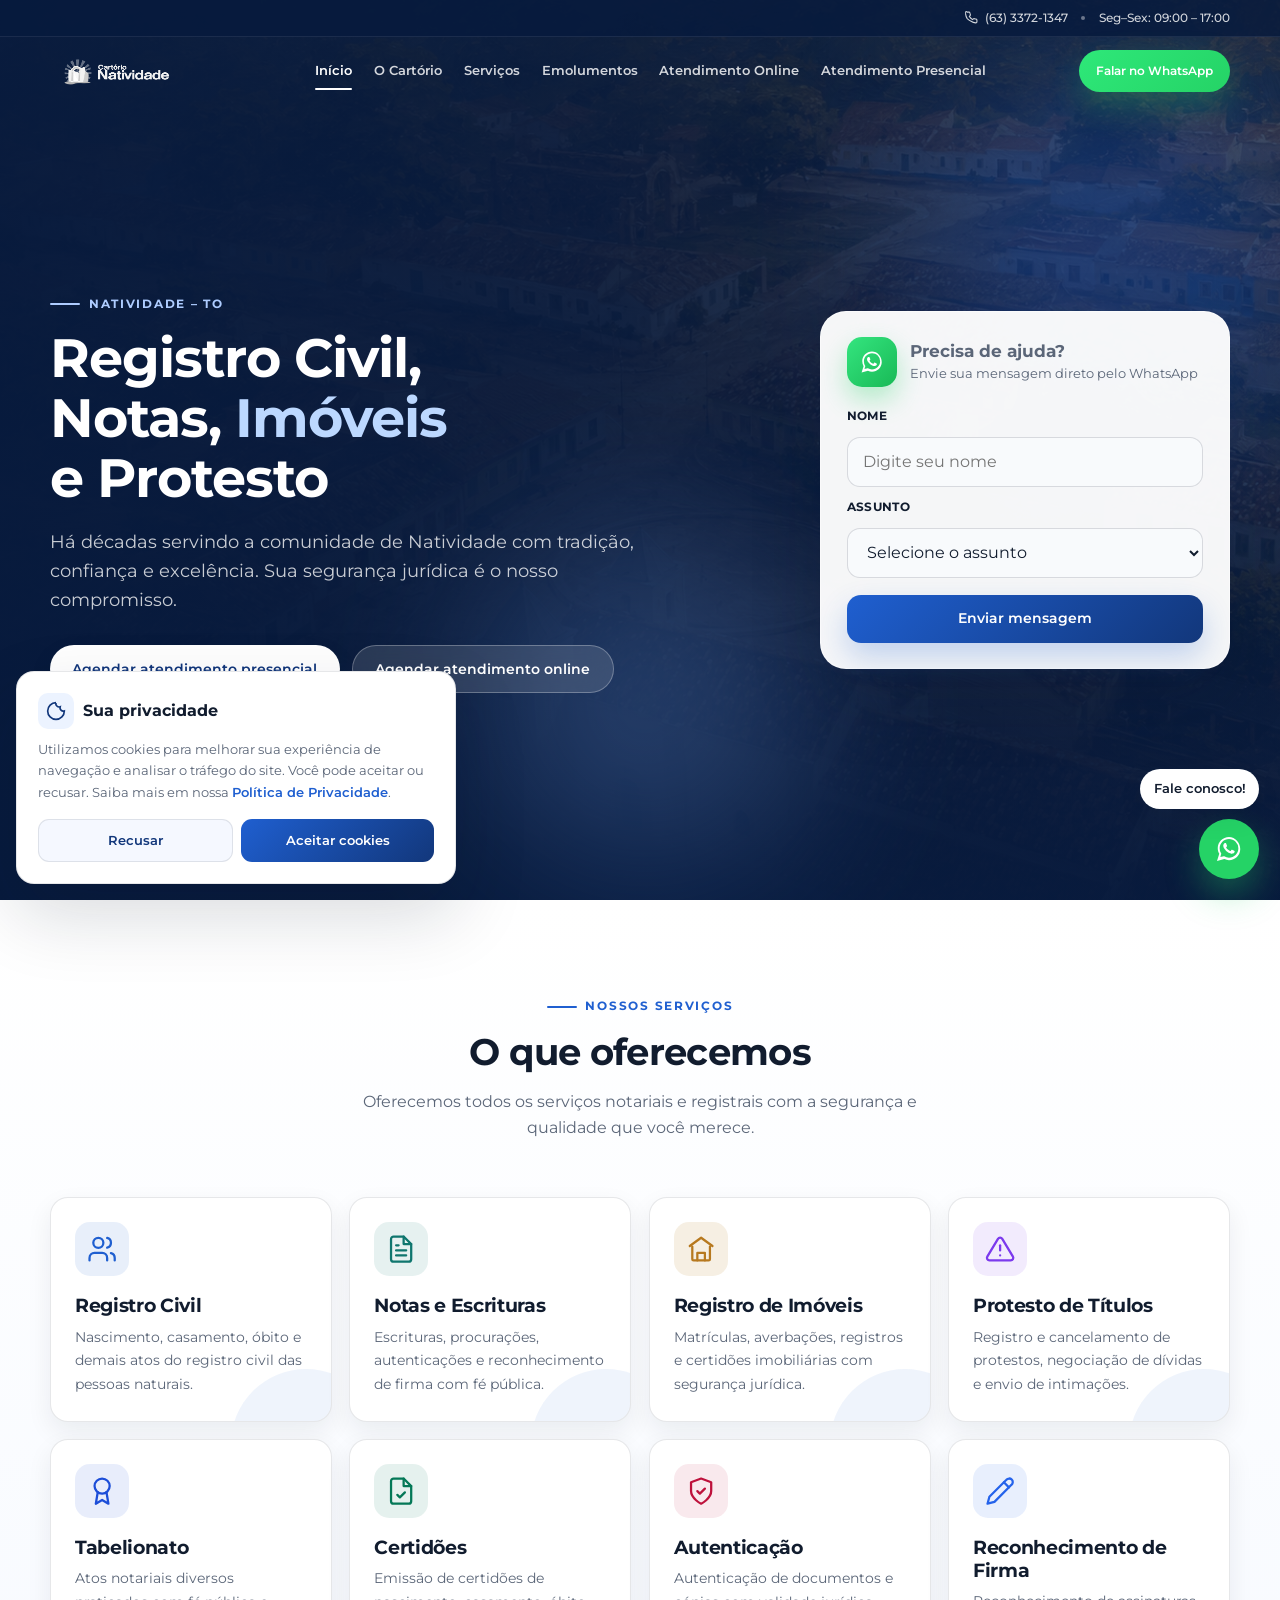
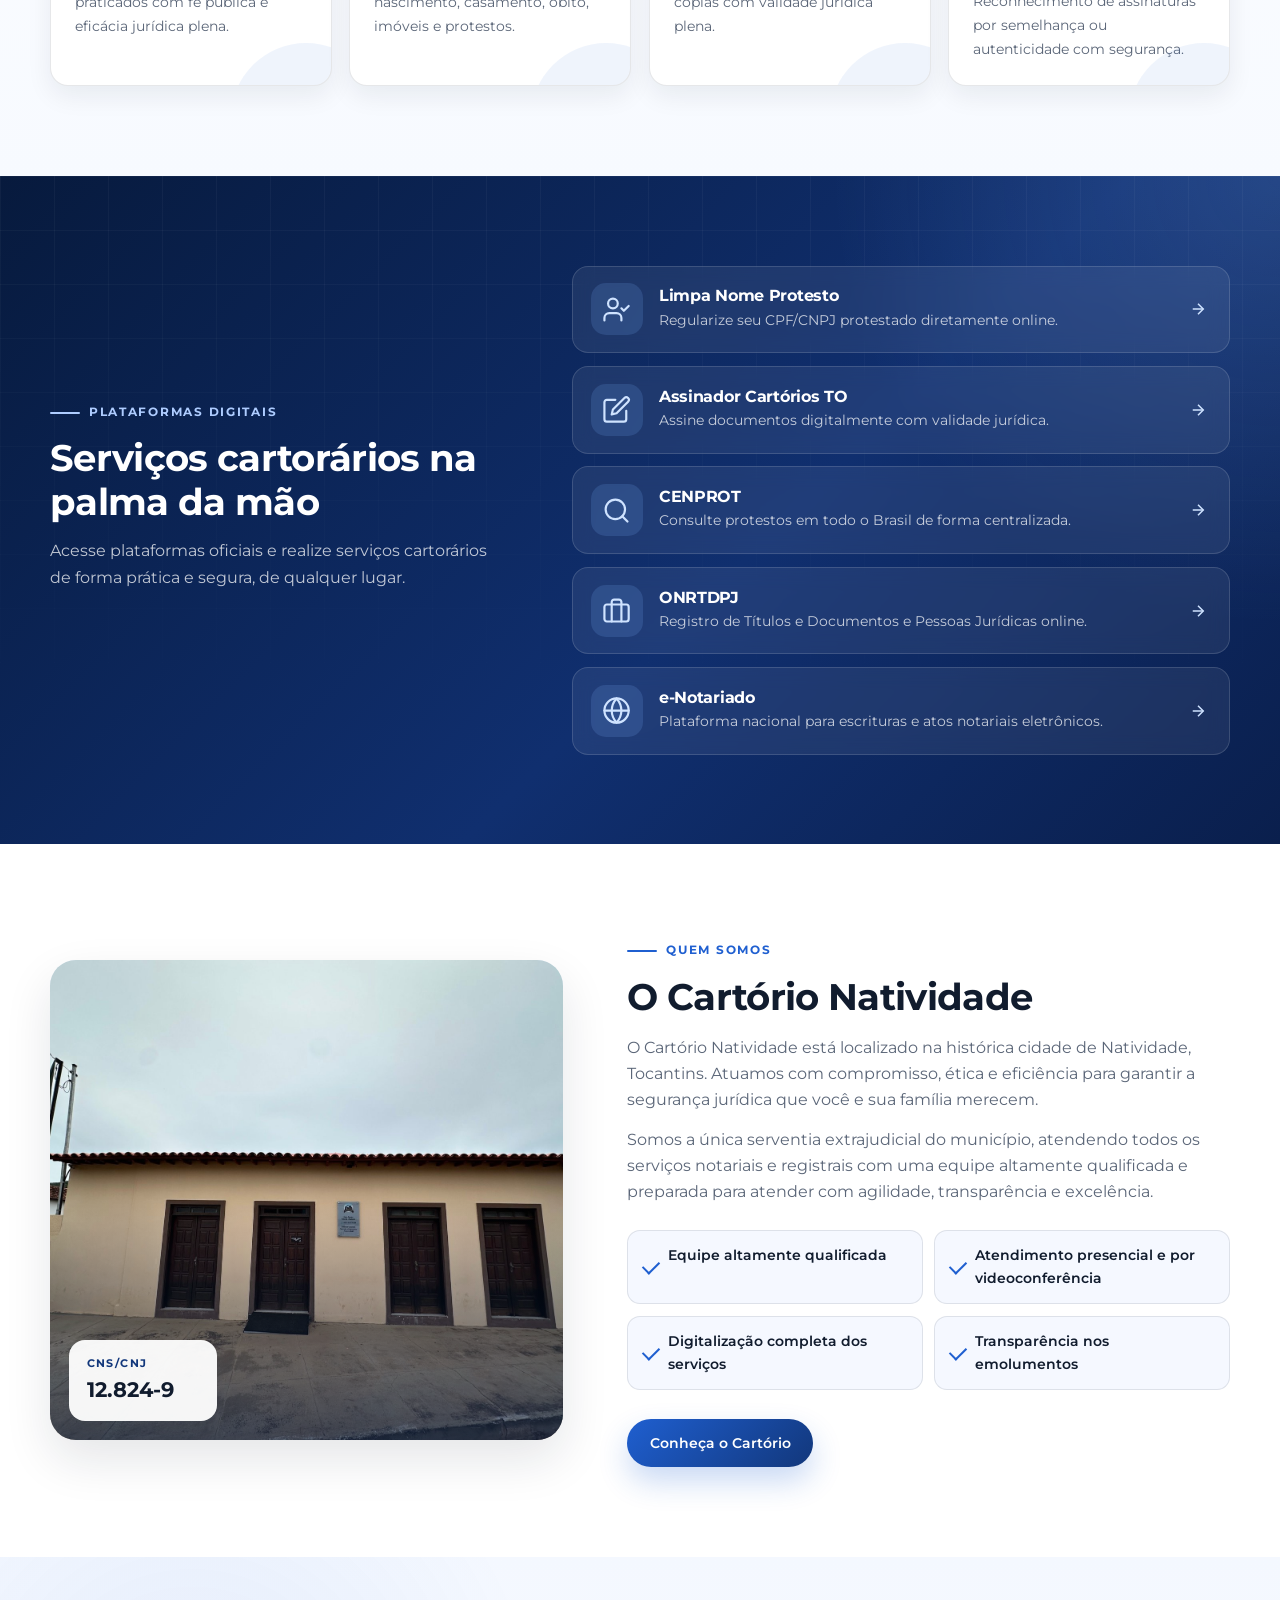
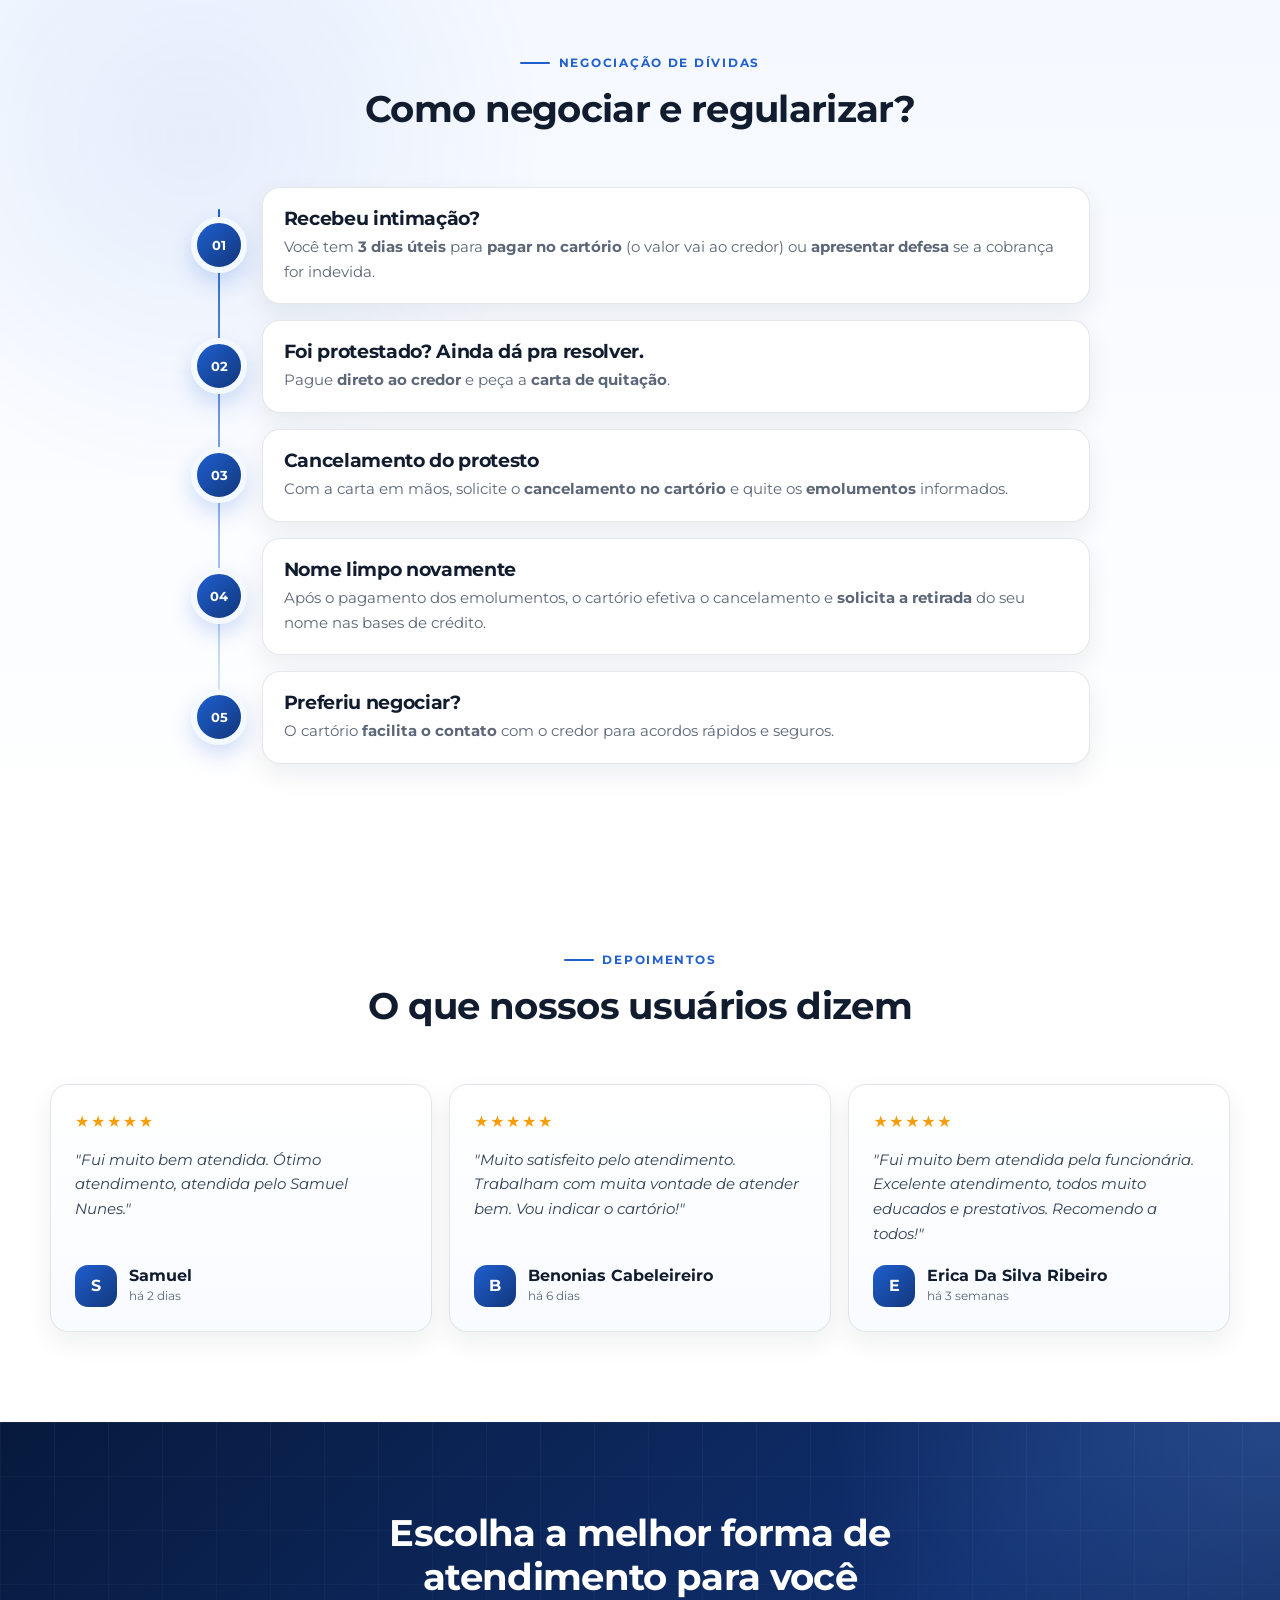
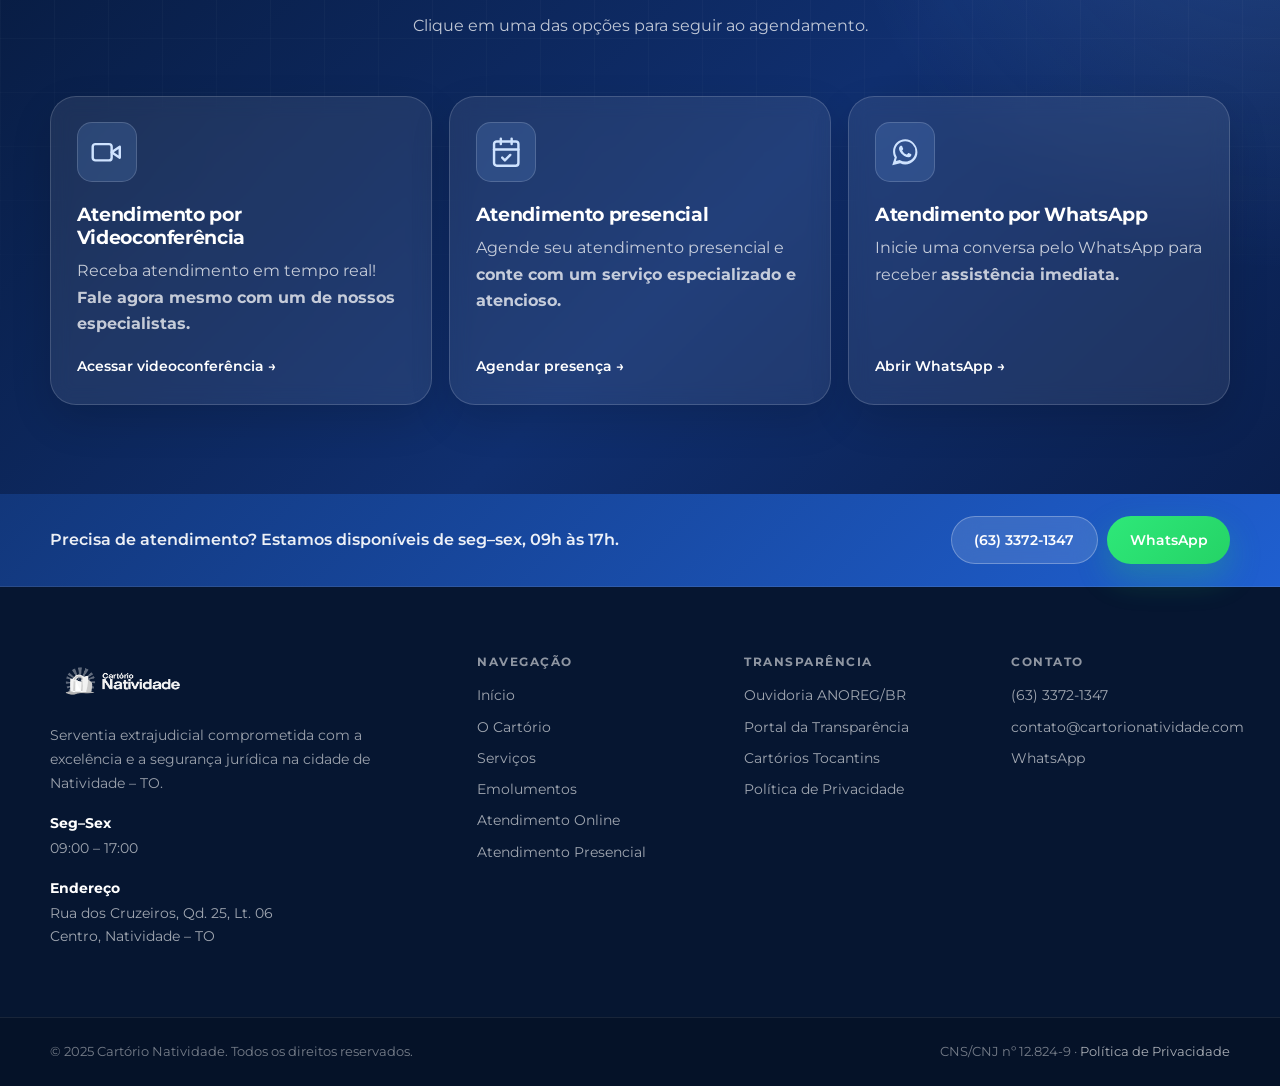
==== commit e8c48163: "Corrige carregamento de CSS/assets com caminhos relativos Os caminhos absolutos (/assets/...) faziam" ====
--- a/public_html/index.html
+++ b/public_html/index.html
@@ -28,13 +28,13 @@
   <meta name="twitter:description" content="Cartório Natividade – Registro Civil, Notas, Imóveis e Protesto em Natividade-TO. Atendimento presencial e por videoconferência.">
   <meta name="twitter:image" content="https://cartorionatividade.com/og-image.webp">
 
-  <link rel="icon" type="image/png" href="/favicon.png">
+  <link rel="icon" type="image/png" href="favicon.png">
   <link rel="preconnect" href="https://fonts.googleapis.com">
   <link rel="preconnect" href="https://fonts.gstatic.com" crossorigin>
   <link rel="preload" as="style" href="https://fonts.googleapis.com/css2?family=Montserrat:wght@400;500;600;700&display=swap" onload="this.onload=null;this.rel='stylesheet'">
   <noscript><link rel="stylesheet" href="https://fonts.googleapis.com/css2?family=Montserrat:wght@400;500;600;700&display=swap"></noscript>
 
-  <link rel="stylesheet" href="/assets/css/styles.css">
+  <link rel="stylesheet" href="assets/css/styles.css">
 
   <script type="application/ld+json">
   {
@@ -83,18 +83,18 @@
     </div>
 
     <nav class="nav container" aria-label="Navegação principal">
-      <a href="/" class="nav-logo" aria-label="Cartório Natividade – Página inicial">
-        <img src="/assets/images/logo-white.webp" alt="Cartório Natividade" class="logo logo--white">
-        <img src="/assets/images/logo-color.webp" alt="Cartório Natividade" class="logo logo--color">
+      <a href="index.html" class="nav-logo" aria-label="Cartório Natividade – Página inicial">
+        <img src="assets/images/logo-white.webp" alt="Cartório Natividade" class="logo logo--white">
+        <img src="assets/images/logo-color.webp" alt="Cartório Natividade" class="logo logo--color">
       </a>
 
       <div class="nav-links" id="desktopNav">
-        <a href="/" class="nav-link active">Início</a>
-        <a href="/o-cartorio.html" class="nav-link">O Cartório</a>
+        <a href="index.html" class="nav-link active">Início</a>
+        <a href="o-cartorio.html" class="nav-link">O Cartório</a>
         <a href="#servicos" class="nav-link">Serviços</a>
-        <a href="/emolumentos.html" class="nav-link">Emolumentos</a>
-        <a href="/atendimento-online.html" class="nav-link">Atendimento Online</a>
-        <a href="/atendimento-presencial.html" class="nav-link">Atendimento Presencial</a>
+        <a href="emolumentos.html" class="nav-link">Emolumentos</a>
+        <a href="atendimento-online.html" class="nav-link">Atendimento Online</a>
+        <a href="atendimento-presencial.html" class="nav-link">Atendimento Presencial</a>
       </div>
 
       <a href="https://wa.me/5563992876354?text=Ol%C3%A1%2C%20eu%20vim%20do%20site%20e%20preciso%20de%20ajuda%20" target="_blank" rel="noopener noreferrer" class="btn btn--whatsapp nav-cta">
@@ -108,12 +108,12 @@
 
     <div class="mobile-menu" id="mobileMenu">
       <div class="container mobile-menu__inner">
-        <a href="/" class="mobile-link active">Início</a>
-        <a href="/o-cartorio.html" class="mobile-link">O Cartório</a>
+        <a href="index.html" class="mobile-link active">Início</a>
+        <a href="o-cartorio.html" class="mobile-link">O Cartório</a>
         <a href="#servicos" class="mobile-link">Serviços</a>
-        <a href="/emolumentos.html" class="mobile-link">Emolumentos</a>
-        <a href="/atendimento-online.html" class="mobile-link">Atendimento Online</a>
-        <a href="/atendimento-presencial.html" class="mobile-link">Atendimento Presencial</a>
+        <a href="emolumentos.html" class="mobile-link">Emolumentos</a>
+        <a href="atendimento-online.html" class="mobile-link">Atendimento Online</a>
+        <a href="atendimento-presencial.html" class="mobile-link">Atendimento Presencial</a>
         <a href="tel:+556333721347" class="mobile-link">(63) 3372-1347</a>
         <a href="https://wa.me/5563992876354?text=Ol%C3%A1%2C%20eu%20vim%20do%20site%20e%20preciso%20de%20ajuda%20" target="_blank" rel="noopener noreferrer" class="btn btn--whatsapp mobile-menu__btn">Falar no WhatsApp</a>
       </div>
@@ -123,7 +123,7 @@
   <main>
     <section class="hero" aria-label="Cartório Natividade">
       <div class="hero__bg" aria-hidden="true">
-        <img src="/assets/images/hero-section.png" alt="" fetchpriority="high" decoding="async">
+        <img src="assets/images/hero-section.png" alt="" fetchpriority="high" decoding="async">
       </div>
       <div class="hero__orb hero__orb--one" aria-hidden="true"></div>
       <div class="hero__orb hero__orb--two" aria-hidden="true"></div>
@@ -134,8 +134,8 @@
           <h1>Registro Civil, Notas, <span>Imóveis</span> e Protesto</h1>
           <p>Há décadas servindo a comunidade de Natividade com tradição, confiança e excelência. Sua segurança jurídica é o nosso compromisso.</p>
           <div class="hero__actions">
-            <a href="/atendimento-presencial.html" class="btn btn--white">Agendar atendimento presencial</a>
-            <a href="/atendimento-online.html" class="btn btn--glass">Agendar atendimento online</a>
+            <a href="atendimento-presencial.html" class="btn btn--white">Agendar atendimento presencial</a>
+            <a href="atendimento-online.html" class="btn btn--glass">Agendar atendimento online</a>
           </div>
         </div>
 
@@ -304,7 +304,7 @@
     <section class="about section">
       <div class="container about__grid">
         <div class="about__media reveal">
-          <img src="/assets/images/fachada1.jpg" alt="Fachada do Cartório Natividade" loading="lazy" decoding="async">
+          <img src="assets/images/fachada1.jpg" alt="Fachada do Cartório Natividade" loading="lazy" decoding="async">
           <div class="about__stamp" aria-hidden="true">
             <strong>CNS/CNJ</strong>
             <span>12.824-9</span>
@@ -322,7 +322,7 @@
             <li>Digitalização completa dos serviços</li>
             <li>Transparência nos emolumentos</li>
           </ul>
-          <a href="/o-cartorio.html" class="btn btn--primary">Conheça o Cartório</a>
+          <a href="o-cartorio.html" class="btn btn--primary">Conheça o Cartório</a>
         </div>
       </div>
     </section>
@@ -427,7 +427,7 @@
         </div>
 
         <div class="attendance-grid">
-          <a class="attendance-card reveal" href="/atendimento-online.html" aria-label="Atendimento por Videoconferência">
+          <a class="attendance-card reveal" href="atendimento-online.html" aria-label="Atendimento por Videoconferência">
             <span class="icon-badge" aria-hidden="true">
               <svg viewBox="0 0 24 24"><path d="m22 8-6 4 6 4V8z"/><rect x="2" y="6" width="14" height="12" rx="2"/></svg>
             </span>
@@ -435,7 +435,7 @@
             <p>Receba atendimento em tempo real! <strong>Fale agora mesmo com um de nossos especialistas.</strong></p>
             <span class="attendance-card__link">Acessar videoconferência →</span>
           </a>
-          <a class="attendance-card reveal" href="/atendimento-presencial.html" aria-label="Atendimento presencial">
+          <a class="attendance-card reveal" href="atendimento-presencial.html" aria-label="Atendimento presencial">
             <span class="icon-badge" aria-hidden="true">
               <svg viewBox="0 0 24 24"><rect x="3" y="4" width="18" height="18" rx="2"/><path d="M16 2v4"/><path d="M8 2v4"/><path d="M3 10h18"/><path d="m9 16 2 2 4-4"/></svg>
             </span>
@@ -469,8 +469,8 @@
 
     <div class="container footer__grid">
       <div class="footer__brand">
-        <a href="/" aria-label="Cartório Natividade – Início">
-          <img src="/assets/images/logo-white.webp" alt="Cartório Natividade" class="footer__logo">
+        <a href="index.html" aria-label="Cartório Natividade – Início">
+          <img src="assets/images/logo-white.webp" alt="Cartório Natividade" class="footer__logo">
         </a>
         <p>Serventia extrajudicial comprometida com a excelência e a segurança jurídica na cidade de Natividade – TO.</p>
         <div class="footer__info">
@@ -486,12 +486,12 @@
       <div class="footer__col">
         <h4>Navegação</h4>
         <nav class="footer__nav">
-          <a href="/">Início</a>
-          <a href="/o-cartorio.html">O Cartório</a>
+          <a href="index.html">Início</a>
+          <a href="o-cartorio.html">O Cartório</a>
           <a href="#servicos">Serviços</a>
-          <a href="/emolumentos.html">Emolumentos</a>
-          <a href="/atendimento-online.html">Atendimento Online</a>
-          <a href="/atendimento-presencial.html">Atendimento Presencial</a>
+          <a href="emolumentos.html">Emolumentos</a>
+          <a href="atendimento-online.html">Atendimento Online</a>
+          <a href="atendimento-presencial.html">Atendimento Presencial</a>
         </nav>
       </div>
 
@@ -501,7 +501,7 @@
           <a href="https://www.anoreg.org.br/site/ouvidoria/" target="_blank" rel="noopener noreferrer">Ouvidoria ANOREG/BR</a>
           <a href="https://extrajudicial.org.br/transparencia-iss/128249" target="_blank" rel="noopener noreferrer">Portal da Transparência</a>
           <a href="http://www.cartoriostocantins.com.br/" target="_blank" rel="noopener noreferrer">Cartórios Tocantins</a>
-          <a href="/politica-de-privacidade.html">Política de Privacidade</a>
+          <a href="politica-de-privacidade.html">Política de Privacidade</a>
         </nav>
       </div>
 
@@ -518,7 +518,7 @@
     <div class="footer__bottom">
       <div class="container footer__bottom-inner">
         <p>© 2025 Cartório Natividade. Todos os direitos reservados.</p>
-        <p>CNS/CNJ nº 12.824-9 · <a href="/politica-de-privacidade.html">Política de Privacidade</a></p>
+        <p>CNS/CNJ nº 12.824-9 · <a href="politica-de-privacidade.html">Política de Privacidade</a></p>
       </div>
     </div>
   </footer>
@@ -537,7 +537,7 @@
       </span>
       <span class="cookie-banner__title">Sua privacidade</span>
     </div>
-    <p>Utilizamos cookies para melhorar sua experiência de navegação e analisar o tráfego do site. Você pode aceitar ou recusar. Saiba mais em nossa <a href="/politica-de-privacidade.html">Política de Privacidade</a>.</p>
+    <p>Utilizamos cookies para melhorar sua experiência de navegação e analisar o tráfego do site. Você pode aceitar ou recusar. Saiba mais em nossa <a href="politica-de-privacidade.html">Política de Privacidade</a>.</p>
     <div class="cookie-banner__btns">
       <button class="cookie-btn cookie-btn--decline" id="cookieDecline">Recusar</button>
       <button class="cookie-btn cookie-btn--accept" id="cookieAccept">Aceitar cookies</button>
@@ -549,6 +549,6 @@
     <div vw-plugin-wrapper><div class="vw-plugin-top-wrapper"></div></div>
   </div>
 
-  <script src="/assets/js/script.js" defer></script>
+  <script src="assets/js/script.js" defer></script>
 </body>
 </html>
--- a/public_html/assets/css/styles.css
+++ b/public_html/assets/css/styles.css
@@ -0,0 +1,1476 @@
+/* ============================================================
+   Cartório Natividade — folha de estilos unificada
+   Identidade institucional · layout moderno e sóbrio
+   ============================================================ */
+
+:root {
+  --primary: #12377b;
+  --primary-2: #1f5fd0;
+  --primary-3: #7fb2ff;
+  --navy: #071a3d;
+  --ink: #111c2e;
+  --muted: #5b6678;
+  --soft: #f5f8ff;
+  --soft-2: #ecf3ff;
+  --white: #ffffff;
+  --border: rgba(15, 23, 42, .1);
+  --whatsapp: #25d366;
+  --shadow-sm: 0 10px 26px rgba(15, 23, 42, .07);
+  --shadow-md: 0 20px 48px rgba(15, 23, 42, .11);
+  --shadow-lg: 0 30px 72px rgba(15, 23, 42, .16);
+  --radius: 18px;
+  --radius-lg: 26px;
+  --container: 1180px;
+  --header-height: 104px;
+}
+
+* { box-sizing: border-box; margin: 0; padding: 0; }
+html { scroll-behavior: smooth; }
+
+body {
+  min-height: 100vh;
+  font-family: 'Montserrat', system-ui, -apple-system, BlinkMacSystemFont, 'Segoe UI', sans-serif;
+  color: var(--ink);
+  background:
+    radial-gradient(circle at top left, rgba(31, 95, 208, .09), transparent 28rem),
+    linear-gradient(180deg, #f8fbff 0%, #ffffff 42%, #f4f7fc 100%);
+  font-size: 16px;
+  line-height: 1.65;
+  font-weight: 400;
+  -webkit-font-smoothing: antialiased;
+  overflow-x: hidden;
+}
+
+img, svg { display: block; max-width: 100%; }
+a { color: inherit; text-decoration: none; }
+ul, ol { list-style: none; }
+button, input, select, textarea { font: inherit; color: inherit; }
+button { border: 0; cursor: pointer; background: none; }
+
+.sr-only {
+  position: absolute;
+  width: 1px; height: 1px;
+  padding: 0; margin: -1px;
+  overflow: hidden;
+  clip: rect(0, 0, 0, 0);
+  white-space: nowrap;
+  border: 0;
+}
+
+.container {
+  width: min(100% - 44px, var(--container));
+  margin-inline: auto;
+}
+
+.section { padding: clamp(60px, 7vw, 100px) 0; position: relative; }
+.section--dark {
+  background:
+    radial-gradient(circle at top right, rgba(127, 178, 255, .2), transparent 28rem),
+    linear-gradient(135deg, #071a3d 0%, #102f6f 58%, #0a1f4d 100%);
+  color: var(--white);
+  overflow: hidden;
+}
+.section--dark::before {
+  content: '';
+  position: absolute;
+  inset: 0;
+  background-image:
+    linear-gradient(rgba(255,255,255,.045) 1px, transparent 1px),
+    linear-gradient(90deg, rgba(255,255,255,.045) 1px, transparent 1px);
+  background-size: 54px 54px;
+  -webkit-mask-image: linear-gradient(to bottom, rgba(0,0,0,.9), transparent 85%);
+  mask-image: linear-gradient(to bottom, rgba(0,0,0,.9), transparent 85%);
+  pointer-events: none;
+}
+
+/* ---------- Tipografia ---------- */
+h1, h2, h3, h4 { line-height: 1.18; letter-spacing: -.018em; font-weight: 700; }
+h1 { font-size: clamp(2.05rem, 4.4vw, 3.35rem); line-height: 1.12; }
+h2 { font-size: clamp(1.6rem, 2.9vw, 2.4rem); }
+h3 { font-size: clamp(1.08rem, 1.5vw, 1.22rem); }
+h4 { font-size: 1rem; }
+p { color: var(--muted); }
+strong { font-weight: 700; color: inherit; }
+
+.eyebrow {
+  display: inline-flex;
+  align-items: center;
+  gap: .55rem;
+  width: fit-content;
+  margin-bottom: .9rem;
+  color: var(--primary-2);
+  font-size: .72rem;
+  font-weight: 700;
+  letter-spacing: .15em;
+  text-transform: uppercase;
+}
+.eyebrow::before {
+  content: '';
+  width: 30px;
+  height: 2px;
+  border-radius: 999px;
+  background: currentColor;
+}
+.eyebrow--light { color: #aeccff; }
+
+.section-head {
+  max-width: 720px;
+  margin: 0 auto clamp(34px, 5vw, 56px);
+  text-align: center;
+}
+.section-head .eyebrow { margin-inline: auto; }
+.section-head p {
+  max-width: 620px;
+  margin: .9rem auto 0;
+  font-size: 1rem;
+}
+.section-head--light p, .section--dark p { color: rgba(255,255,255,.74); }
+
+/* ---------- Botões ---------- */
+.btn {
+  display: inline-flex;
+  align-items: center;
+  justify-content: center;
+  gap: .5rem;
+  min-height: 48px;
+  padding: .8rem 1.4rem;
+  border-radius: 999px;
+  font-size: .88rem;
+  font-weight: 600;
+  line-height: 1;
+  text-align: center;
+  transition: transform .22s ease, box-shadow .22s ease, background .22s ease, color .22s ease;
+  white-space: nowrap;
+}
+.btn svg { width: 16px; height: 16px; }
+.btn:hover { transform: translateY(-2px); }
+.btn:focus-visible { outline: 3px solid rgba(127,178,255,.6); outline-offset: 2px; }
+.btn--primary {
+  color: var(--white);
+  background: linear-gradient(135deg, var(--primary-2), var(--primary));
+  box-shadow: 0 14px 30px rgba(31, 95, 208, .24);
+}
+.btn--primary:hover { box-shadow: 0 20px 42px rgba(31, 95, 208, .32); }
+.btn--white { color: var(--primary); background: var(--white); box-shadow: var(--shadow-sm); }
+.btn--glass {
+  color: var(--white);
+  background: rgba(255,255,255,.13);
+  border: 1px solid rgba(255,255,255,.28);
+  backdrop-filter: blur(12px);
+}
+.btn--glass:hover { background: rgba(255,255,255,.2); }
+.btn--outline {
+  color: var(--primary);
+  background: var(--white);
+  border: 1px solid rgba(31, 95, 208, .3);
+}
+.btn--outline:hover { border-color: var(--primary-2); background: var(--soft); }
+.btn--whatsapp {
+  color: var(--white);
+  background: linear-gradient(135deg, #2ee879, var(--whatsapp));
+  box-shadow: 0 14px 32px rgba(37, 211, 102, .26);
+}
+.btn--full { width: 100%; border-radius: 14px; }
+.btn--sm { min-height: 40px; padding: .55rem 1rem; font-size: .8rem; }
+
+/* ============================================================
+   Cabeçalho
+   ============================================================ */
+.site-header {
+  position: fixed;
+  inset: 0 0 auto 0;
+  z-index: 1000;
+  transition: background .3s ease, box-shadow .3s ease, backdrop-filter .3s ease;
+}
+.site-header.scrolled {
+  background: rgba(255, 255, 255, .92);
+  box-shadow: 0 14px 36px rgba(15, 23, 42, .08);
+  backdrop-filter: blur(16px);
+}
+.site-header.scrolled .topbar { max-height: 0; opacity: 0; padding: 0; border: 0; }
+.site-header.scrolled .nav-link { color: rgba(17, 28, 46, .68); }
+.site-header.scrolled .nav-link:hover,
+.site-header.scrolled .nav-link.active { color: var(--primary); }
+.site-header.scrolled .logo--white { opacity: 0; pointer-events: none; }
+.site-header.scrolled .logo--color { opacity: 1; }
+.site-header.scrolled .menu-toggle { background: rgba(15,23,42,.07); }
+.site-header.scrolled .menu-toggle span { background: var(--ink); }
+
+.topbar {
+  background: rgba(7, 26, 61, .82);
+  border-bottom: 1px solid rgba(255,255,255,.08);
+  transition: max-height .3s ease, opacity .3s ease, padding .3s ease;
+  max-height: 42px;
+  overflow: hidden;
+}
+.topbar__inner {
+  min-height: 36px;
+  display: flex;
+  justify-content: flex-end;
+  align-items: center;
+  gap: .85rem;
+  color: rgba(255,255,255,.82);
+  font-size: .76rem;
+  font-weight: 500;
+}
+.topbar__link { display: inline-flex; align-items: center; gap: .4rem; }
+.topbar__link:hover { color: var(--white); }
+.topbar svg { width: 13px; height: 13px; stroke: currentColor; fill: none; stroke-width: 2; }
+.topbar__dot { width: 4px; height: 4px; border-radius: 50%; background: rgba(255,255,255,.4); }
+
+.nav {
+  height: 68px;
+  display: flex;
+  align-items: center;
+  justify-content: space-between;
+  gap: 1rem;
+}
+.nav-logo { position: relative; width: 172px; height: 46px; flex: 0 0 auto; }
+.logo {
+  position: absolute;
+  inset: 0 auto auto 0;
+  height: 46px;
+  width: auto;
+  transition: opacity .25s ease;
+}
+.logo--color { opacity: 0; }
+.nav-links { display: flex; align-items: center; gap: clamp(.8rem, 1.7vw, 1.55rem); }
+.nav-link {
+  position: relative;
+  color: rgba(255,255,255,.82);
+  font-size: .82rem;
+  font-weight: 600;
+  transition: color .2s ease;
+}
+.nav-link::after {
+  content: '';
+  position: absolute;
+  left: 0; right: 0;
+  bottom: -.5rem;
+  height: 2px;
+  border-radius: 99px;
+  background: currentColor;
+  transform: scaleX(0);
+  transform-origin: right;
+  transition: transform .25s ease;
+}
+.nav-link:hover, .nav-link.active { color: var(--white); }
+.nav-link:hover::after, .nav-link.active::after { transform: scaleX(1); transform-origin: left; }
+.nav-cta { min-height: 42px; padding: .65rem 1.05rem; font-size: .78rem; }
+
+.menu-toggle {
+  display: none;
+  width: 44px; height: 44px;
+  border-radius: 12px;
+  background: rgba(255,255,255,.14);
+  align-items: center;
+  justify-content: center;
+  flex-direction: column;
+  gap: 5px;
+  transition: background .25s ease;
+}
+.menu-toggle span {
+  width: 20px; height: 2px;
+  border-radius: 99px;
+  background: var(--white);
+  transition: transform .25s ease, opacity .25s ease, background .25s ease;
+}
+.menu-toggle.open span:nth-child(1) { transform: translateY(7px) rotate(45deg); }
+.menu-toggle.open span:nth-child(2) { opacity: 0; }
+.menu-toggle.open span:nth-child(3) { transform: translateY(-7px) rotate(-45deg); }
+
+.mobile-menu {
+  display: none;
+  background: rgba(255,255,255,.98);
+  border-top: 1px solid var(--border);
+  border-bottom: 1px solid var(--border);
+  backdrop-filter: blur(16px);
+}
+.mobile-menu__inner { padding: 1rem 0 1.2rem; display: grid; gap: .3rem; }
+.mobile-link {
+  padding: .82rem 1rem;
+  border-radius: 12px;
+  color: var(--ink);
+  font-size: .92rem;
+  font-weight: 600;
+}
+.mobile-link:hover, .mobile-link.active { background: var(--soft-2); color: var(--primary); }
+.mobile-menu__btn { margin-top: .35rem; }
+
+/* ============================================================
+   Hero — página inicial
+   ============================================================ */
+.hero {
+  position: relative;
+  min-height: 100svh;
+  padding: calc(var(--header-height) + 48px) 0 72px;
+  display: grid;
+  align-items: center;
+  overflow: hidden;
+  color: var(--white);
+  background: var(--navy);
+}
+.hero__bg { position: absolute; inset: 0; }
+.hero__bg::after {
+  content: '';
+  position: absolute;
+  inset: 0;
+  background:
+    linear-gradient(90deg, rgba(7,26,61,.97) 0%, rgba(7,26,61,.84) 46%, rgba(7,26,61,.46) 100%),
+    linear-gradient(180deg, rgba(7,26,61,.2), rgba(7,26,61,.96));
+}
+.hero__bg img { width: 100%; height: 100%; object-fit: cover; opacity: .7; }
+.hero__orb {
+  position: absolute;
+  border-radius: 50%;
+  filter: blur(90px);
+  opacity: .6;
+  pointer-events: none;
+}
+.hero__orb--one { width: 420px; height: 420px; background: rgba(31, 95, 208, .55); top: 6%; right: -4%; }
+.hero__orb--two { width: 320px; height: 320px; background: rgba(127, 178, 255, .4); bottom: 4%; left: 38%; }
+.hero__grid {
+  position: relative;
+  z-index: 1;
+  display: grid;
+  grid-template-columns: minmax(0, 1fr) minmax(330px, 410px);
+  gap: clamp(2rem, 5vw, 4.5rem);
+  align-items: center;
+}
+.hero__content h1 { max-width: 12ch; }
+.hero h1 span { color: #bcd8ff; }
+.hero__content p {
+  max-width: 600px;
+  margin-top: 1.2rem;
+  color: rgba(255,255,255,.78);
+  font-size: clamp(1rem, 1.4vw, 1.1rem);
+}
+.hero__actions { margin-top: 1.9rem; display: flex; flex-wrap: wrap; gap: .75rem; }
+
+.hero-panel {
+  padding: clamp(1.2rem, 2vw, 1.7rem);
+  border: 1px solid rgba(255,255,255,.5);
+  border-radius: var(--radius-lg);
+  background: rgba(255,255,255,.96);
+  box-shadow: var(--shadow-lg);
+  color: var(--ink);
+}
+.hero-panel__top {
+  display: flex;
+  align-items: center;
+  gap: .85rem;
+  margin-bottom: 1.25rem;
+}
+.hero-panel__icon {
+  display: grid;
+  place-items: center;
+  width: 50px; height: 50px;
+  flex: 0 0 auto;
+  border-radius: 15px;
+  color: var(--white);
+  background: linear-gradient(135deg, #34e57f, #19b956);
+  box-shadow: 0 12px 26px rgba(37, 211, 102, .32);
+}
+.hero-panel__icon svg { width: 26px; height: 26px; fill: currentColor; }
+.hero-panel__title { font-weight: 700; font-size: 1.05rem; line-height: 1.3; }
+.hero-panel__subtitle { font-size: .82rem; }
+
+.contact-form { display: grid; gap: .65rem; }
+.contact-form label {
+  font-size: .74rem;
+  font-weight: 700;
+  letter-spacing: .03em;
+  text-transform: uppercase;
+  color: var(--ink);
+}
+.contact-form input,
+.contact-form select {
+  width: 100%;
+  min-height: 50px;
+  padding: 0 .95rem;
+  border: 1px solid rgba(15, 23, 42, .14);
+  border-radius: 13px;
+  background: rgba(248, 250, 252, .96);
+  outline: none;
+  transition: border .2s ease, box-shadow .2s ease, background .2s ease;
+}
+.contact-form input:focus,
+.contact-form select:focus {
+  border-color: rgba(31, 95, 208, .55);
+  box-shadow: 0 0 0 4px rgba(31, 95, 208, .1);
+  background: var(--white);
+}
+.contact-form button { margin-top: .4rem; }
+
+/* ============================================================
+   Ícones (SVG inline)
+   ============================================================ */
+.icon-badge {
+  display: grid;
+  place-items: center;
+  flex: 0 0 auto;
+  color: var(--ic, var(--primary-2));
+  background: var(--ic-bg, rgba(31, 95, 208, .1));
+  border-radius: 15px;
+  transition: transform .25s ease;
+}
+.icon-badge svg {
+  width: 56%; height: 56%;
+  stroke: currentColor;
+  fill: none;
+  stroke-width: 1.8;
+  stroke-linecap: round;
+  stroke-linejoin: round;
+}
+.icon-badge svg.solid { fill: currentColor; stroke: none; }
+
+/* ============================================================
+   Serviços
+   ============================================================ */
+.services { background: linear-gradient(180deg, #fff 0%, #f7faff 100%); }
+.services-grid {
+  display: grid;
+  grid-template-columns: repeat(4, minmax(0, 1fr));
+  gap: 1.1rem;
+}
+.service-card {
+  position: relative;
+  display: flex;
+  flex-direction: column;
+  padding: 1.5rem;
+  border: 1px solid var(--border);
+  border-radius: var(--radius);
+  background: var(--white);
+  box-shadow: var(--shadow-sm);
+  overflow: hidden;
+  transition: transform .25s ease, box-shadow .25s ease, border-color .25s ease;
+}
+.service-card::before {
+  content: '';
+  position: absolute;
+  inset: auto -18% -44% auto;
+  width: 150px; height: 150px;
+  border-radius: 50%;
+  background: rgba(31, 95, 208, .07);
+  transition: transform .3s ease;
+}
+.service-card:hover {
+  transform: translateY(-6px);
+  box-shadow: var(--shadow-md);
+  border-color: rgba(31, 95, 208, .22);
+}
+.service-card:hover::before { transform: scale(1.4); }
+.service-card:hover .icon-badge { transform: scale(1.06); }
+.service-card .icon-badge { width: 54px; height: 54px; margin-bottom: 1.1rem; }
+.service-card h3 { margin-bottom: .55rem; }
+.service-card p { font-size: .9rem; }
+
+/* ============================================================
+   Plataformas digitais
+   ============================================================ */
+.digital__grid {
+  position: relative;
+  z-index: 1;
+  display: grid;
+  grid-template-columns: .82fr 1.18fr;
+  gap: clamp(2rem, 5vw, 4rem);
+  align-items: start;
+}
+.digital__intro { position: sticky; top: 130px; }
+.digital__intro p { margin-top: .9rem; font-size: 1rem; }
+.digital-cards { display: grid; gap: .8rem; }
+.digital-card {
+  display: grid;
+  grid-template-columns: 52px 1fr auto;
+  align-items: center;
+  gap: 1rem;
+  padding: 1.05rem 1.15rem;
+  border-radius: 16px;
+  background: rgba(255,255,255,.07);
+  border: 1px solid rgba(255,255,255,.14);
+  backdrop-filter: blur(10px);
+  transition: transform .25s ease, background .25s ease, border-color .25s ease;
+}
+.digital-card:hover {
+  transform: translateX(6px);
+  background: rgba(255,255,255,.13);
+  border-color: rgba(255,255,255,.3);
+}
+.digital-card .icon-badge {
+  width: 52px; height: 52px;
+  color: #cfe3ff;
+  background: rgba(127, 178, 255, .16);
+}
+.digital-card h3 { color: var(--white); font-size: 1rem; }
+.digital-card p { margin-top: .15rem; font-size: .86rem; }
+.digital-card__arrow {
+  display: grid; place-items: center;
+  width: 26px; height: 26px;
+  color: #cfe3ff;
+  transition: transform .25s ease;
+}
+.digital-card__arrow svg { width: 18px; height: 18px; stroke: currentColor; fill: none; stroke-width: 2; }
+.digital-card:hover .digital-card__arrow { transform: translateX(4px); }
+
+/* ============================================================
+   Quem somos
+   ============================================================ */
+.about { background: #fff; }
+.about__grid {
+  display: grid;
+  grid-template-columns: minmax(0, .92fr) minmax(0, 1.08fr);
+  gap: clamp(2rem, 5vw, 4.5rem);
+  align-items: center;
+}
+.about__media {
+  position: relative;
+  min-height: 480px;
+  border-radius: var(--radius-lg);
+  overflow: hidden;
+  box-shadow: var(--shadow-md);
+  background: var(--soft-2);
+}
+.about__media::after {
+  content: '';
+  position: absolute;
+  inset: 0;
+  background: linear-gradient(180deg, transparent 50%, rgba(7,26,61,.66));
+}
+.about__media img { width: 100%; height: 100%; object-fit: cover; position: absolute; inset: 0; }
+.about__stamp {
+  position: absolute;
+  z-index: 1;
+  left: 1.2rem; bottom: 1.2rem;
+  padding: .9rem 1.1rem;
+  min-width: 148px;
+  border-radius: 16px;
+  background: rgba(255,255,255,.95);
+  box-shadow: var(--shadow-sm);
+}
+.about__stamp strong { display: block; color: var(--primary); font-size: .7rem; letter-spacing: .12em; text-transform: uppercase; }
+.about__stamp span { display: block; color: var(--ink); font-size: 1.3rem; font-weight: 700; }
+.about__content h2 { margin-bottom: 1rem; }
+.about__content p + p { margin-top: .8rem; }
+
+.feature-list {
+  display: grid;
+  grid-template-columns: repeat(2, minmax(0, 1fr));
+  gap: .7rem;
+  margin: 1.5rem 0 1.8rem;
+}
+.feature-list li {
+  position: relative;
+  padding: .85rem .9rem .85rem 2.5rem;
+  border: 1px solid var(--border);
+  border-radius: 13px;
+  background: var(--soft);
+  color: var(--ink);
+  font-size: .86rem;
+  font-weight: 600;
+}
+.feature-list li::before {
+  content: '';
+  position: absolute;
+  left: .9rem; top: 50%;
+  width: 14px; height: 8px;
+  border-left: 2.5px solid var(--primary-2);
+  border-bottom: 2.5px solid var(--primary-2);
+  transform: translateY(-65%) rotate(-45deg);
+}
+
+/* ============================================================
+   Timeline — negociação de dívidas
+   ============================================================ */
+.debt {
+  background:
+    radial-gradient(circle at 15% 20%, rgba(31, 95, 208, .08), transparent 22rem),
+    linear-gradient(180deg, #f4f8ff 0%, #fff 100%);
+}
+.timeline {
+  position: relative;
+  width: min(900px, 100%);
+  margin: 0 auto;
+  display: grid;
+  gap: 1rem;
+}
+.timeline::before {
+  content: '';
+  position: absolute;
+  left: 28px; top: 22px; bottom: 22px;
+  width: 2px;
+  border-radius: 99px;
+  background: linear-gradient(180deg, var(--primary-2), rgba(31,95,208,.08));
+}
+.timeline__item { position: relative; padding-left: 72px; }
+.timeline__card {
+  position: relative;
+  padding: 1.2rem 1.3rem;
+  border: 1px solid var(--border);
+  border-radius: var(--radius);
+  background: var(--white);
+  box-shadow: var(--shadow-sm);
+  transition: transform .25s ease, box-shadow .25s ease;
+}
+.timeline__card:hover { transform: translateY(-3px); box-shadow: var(--shadow-md); }
+.timeline__number {
+  position: absolute;
+  left: -72px; top: 50%;
+  transform: translateY(-50%);
+  display: grid;
+  place-items: center;
+  width: 56px; height: 56px;
+  border-radius: 50%;
+  background: linear-gradient(135deg, var(--primary-2), var(--primary));
+  color: var(--white);
+  border: 6px solid #f4f8ff;
+  box-shadow: 0 10px 22px rgba(31,95,208,.2);
+  font-size: .82rem;
+  font-weight: 700;
+}
+.timeline__card h3 { margin-bottom: .35rem; }
+.timeline__card p { font-size: .92rem; }
+
+/* ============================================================
+   Depoimentos
+   ============================================================ */
+.testimonials { background: #fff; }
+.testimonials-grid {
+  display: grid;
+  grid-template-columns: repeat(3, minmax(0, 1fr));
+  gap: 1.1rem;
+}
+.testimonial-card {
+  display: flex;
+  flex-direction: column;
+  padding: 1.5rem;
+  border: 1px solid var(--border);
+  border-radius: var(--radius);
+  background: linear-gradient(180deg, #fff, #f8fbff);
+  box-shadow: var(--shadow-sm);
+}
+.testimonial-stars { color: #f59e0b; letter-spacing: .1em; margin-bottom: .8rem; }
+.testimonial-text {
+  flex: 1;
+  color: #334155;
+  font-size: .93rem;
+  font-style: italic;
+}
+.testimonial-author { display: flex; align-items: center; gap: .75rem; margin-top: 1.2rem; }
+.testimonial-avatar {
+  display: grid;
+  place-items: center;
+  width: 42px; height: 42px;
+  flex: 0 0 auto;
+  border-radius: 13px;
+  background: linear-gradient(135deg, var(--primary-2), var(--primary));
+  color: var(--white);
+  font-weight: 700;
+}
+.testimonial-name { color: var(--ink); font-weight: 700; line-height: 1.2; }
+.testimonial-time { font-size: .78rem; }
+
+/* ============================================================
+   Atendimento (cards escuros)
+   ============================================================ */
+.attendance-grid {
+  position: relative;
+  z-index: 1;
+  display: grid;
+  grid-template-columns: repeat(3, minmax(0, 1fr));
+  gap: 1.1rem;
+}
+.attendance-card {
+  position: relative;
+  display: flex;
+  flex-direction: column;
+  padding: 1.6rem;
+  border-radius: var(--radius-lg);
+  background: rgba(255,255,255,.08);
+  border: 1px solid rgba(255,255,255,.16);
+  box-shadow: 0 16px 40px rgba(0,0,0,.14);
+  overflow: hidden;
+  backdrop-filter: blur(10px);
+  transition: transform .25s ease, background .25s ease, border-color .25s ease;
+}
+.attendance-card:hover {
+  transform: translateY(-6px);
+  background: rgba(255,255,255,.14);
+  border-color: rgba(255,255,255,.3);
+}
+.attendance-card .icon-badge {
+  width: 60px; height: 60px;
+  margin-bottom: 1.3rem;
+  color: #cfe3ff;
+  background: rgba(127, 178, 255, .16);
+  border: 1px solid rgba(255,255,255,.16);
+}
+.attendance-card h3 { color: var(--white); margin-bottom: .6rem; }
+.attendance-card p { flex: 1; }
+.attendance-card__link {
+  display: inline-flex;
+  align-items: center;
+  gap: .35rem;
+  margin-top: 1.1rem;
+  color: var(--white);
+  font-weight: 600;
+  font-size: .88rem;
+}
+.attendance-card:hover .attendance-card__link { gap: .6rem; }
+
+/* ============================================================
+   Páginas internas — hero compacto
+   ============================================================ */
+.page-hero {
+  position: relative;
+  padding: calc(var(--header-height) + 54px) 0 clamp(54px, 7vw, 88px);
+  background:
+    radial-gradient(circle at 80% 10%, rgba(127, 178, 255, .22), transparent 26rem),
+    linear-gradient(135deg, #071a3d 0%, #102f6f 60%, #0a1f4d 100%);
+  color: var(--white);
+  overflow: hidden;
+  text-align: center;
+}
+.page-hero::before {
+  content: '';
+  position: absolute;
+  inset: 0;
+  background-image:
+    linear-gradient(rgba(255,255,255,.04) 1px, transparent 1px),
+    linear-gradient(90deg, rgba(255,255,255,.04) 1px, transparent 1px);
+  background-size: 54px 54px;
+  -webkit-mask-image: linear-gradient(to bottom, rgba(0,0,0,.8), transparent 90%);
+  mask-image: linear-gradient(to bottom, rgba(0,0,0,.8), transparent 90%);
+}
+.page-hero .container { position: relative; z-index: 1; }
+.page-hero__badge {
+  display: inline-flex;
+  align-items: center;
+  gap: .45rem;
+  margin-bottom: 1.1rem;
+  padding: .42rem .9rem;
+  border-radius: 999px;
+  background: rgba(255,255,255,.1);
+  border: 1px solid rgba(255,255,255,.2);
+  color: #cfe3ff;
+  font-size: .72rem;
+  font-weight: 600;
+  letter-spacing: .04em;
+}
+.page-hero__badge svg { width: 13px; height: 13px; stroke: currentColor; fill: none; stroke-width: 2; }
+.page-hero h1 { margin-inline: auto; max-width: 18ch; }
+.page-hero p {
+  max-width: 560px;
+  margin: 1rem auto 0;
+  color: rgba(255,255,255,.76);
+  font-size: 1.02rem;
+}
+
+/* ---------- O Cartório: galeria ---------- */
+.gallery { padding: clamp(56px, 7vw, 92px) 0; }
+.gallery__frame {
+  width: min(900px, 100%);
+  margin: 0 auto;
+}
+.gallery__stage {
+  position: relative;
+  aspect-ratio: 16 / 10;
+  border-radius: var(--radius-lg);
+  overflow: hidden;
+  box-shadow: var(--shadow-md);
+  background: var(--soft-2);
+}
+.gallery__stage img { width: 100%; height: 100%; object-fit: cover; }
+.gallery__label {
+  position: absolute;
+  left: 1rem; bottom: 1rem;
+  padding: .5rem 1rem;
+  border-radius: 999px;
+  background: rgba(7, 26, 61, .85);
+  color: var(--white);
+  font-size: .82rem;
+  font-weight: 600;
+  backdrop-filter: blur(8px);
+}
+.gallery__controls {
+  display: flex;
+  align-items: center;
+  justify-content: center;
+  gap: 1rem;
+  margin-top: 1.2rem;
+}
+.gallery__btn {
+  display: grid;
+  place-items: center;
+  width: 44px; height: 44px;
+  border-radius: 50%;
+  background: var(--white);
+  border: 1px solid var(--border);
+  box-shadow: var(--shadow-sm);
+  color: var(--primary);
+  transition: background .2s ease, transform .2s ease;
+}
+.gallery__btn:hover { background: var(--soft); transform: scale(1.05); }
+.gallery__btn svg { width: 18px; height: 18px; stroke: currentColor; fill: none; stroke-width: 2; }
+.gallery__counter { font-size: .85rem; font-weight: 600; color: var(--muted); min-width: 56px; text-align: center; }
+.gallery__dots { display: flex; justify-content: center; gap: .4rem; margin-top: .9rem; }
+.gallery__dot {
+  width: 8px; height: 8px;
+  border-radius: 50%;
+  background: rgba(31, 95, 208, .22);
+  transition: background .2s ease, transform .2s ease;
+}
+.gallery__dot.active { background: var(--primary-2); transform: scale(1.3); }
+
+/* ---------- O Cartório: liderança ---------- */
+.leadership { background: #fff; }
+.leader-card {
+  display: grid;
+  grid-template-columns: minmax(0, .8fr) minmax(0, 1.2fr);
+  gap: clamp(1.5rem, 4vw, 3rem);
+  align-items: stretch;
+  padding: clamp(1.4rem, 3vw, 2.4rem);
+  border: 1px solid var(--border);
+  border-radius: var(--radius-lg);
+  background: linear-gradient(180deg, #fff, #f8fbff);
+  box-shadow: var(--shadow-sm);
+}
+.leader-photo {
+  border-radius: var(--radius);
+  overflow: hidden;
+  min-height: 320px;
+  background: var(--soft-2);
+}
+.leader-photo img { width: 100%; height: 100%; object-fit: cover; }
+.leader-info { display: flex; flex-direction: column; }
+.leader-badge {
+  display: inline-flex;
+  align-items: center;
+  gap: .4rem;
+  width: fit-content;
+  margin-bottom: .8rem;
+  padding: .35rem .8rem;
+  border-radius: 999px;
+  background: var(--soft-2);
+  color: var(--primary);
+  font-size: .72rem;
+  font-weight: 700;
+  letter-spacing: .04em;
+}
+.leader-badge svg { width: 12px; height: 12px; stroke: currentColor; fill: none; stroke-width: 2; }
+.leader-name { font-size: clamp(1.4rem, 2.5vw, 1.9rem); }
+.leader-name a { display: inline-flex; align-items: center; gap: .35rem; transition: color .2s ease; }
+.leader-name a:hover { color: var(--primary-2); }
+.leader-name svg { width: 16px; height: 16px; stroke: currentColor; fill: none; stroke-width: 2; opacity: .5; }
+.leader-title { margin-top: .25rem; color: var(--primary-2); font-weight: 600; font-size: .9rem; }
+.leader-bio { margin-top: 1rem; }
+.leader-bio p { font-size: .92rem; }
+.leader-bio p + p { margin-top: .7rem; }
+.leader-bio a { color: var(--primary-2); font-weight: 600; }
+.leader-bio a:hover { text-decoration: underline; }
+.leader-address {
+  display: flex;
+  align-items: flex-start;
+  gap: .5rem;
+  margin-top: 1.2rem;
+  padding-top: 1.1rem;
+  border-top: 1px solid var(--border);
+  color: var(--muted);
+  font-size: .85rem;
+}
+.leader-address svg { width: 15px; height: 15px; flex: 0 0 auto; margin-top: .15rem; stroke: var(--primary-2); fill: none; stroke-width: 2; }
+
+/* ---------- O Cartório: equipe ---------- */
+.team { background: var(--soft); }
+.team-scroll-wrap { position: relative; }
+.team-scroll {
+  display: flex;
+  gap: 1rem;
+  overflow-x: auto;
+  padding: .5rem .25rem 1.5rem;
+  scroll-snap-type: x mandatory;
+  -ms-overflow-style: none;
+  scrollbar-width: none;
+}
+.team-scroll::-webkit-scrollbar { display: none; }
+.team-member {
+  flex: 0 0 200px;
+  scroll-snap-align: start;
+  padding: 1.1rem;
+  border: 1px solid var(--border);
+  border-radius: var(--radius);
+  background: var(--white);
+  box-shadow: var(--shadow-sm);
+  text-align: center;
+  transition: transform .25s ease, box-shadow .25s ease;
+}
+.team-member:hover { transform: translateY(-5px); box-shadow: var(--shadow-md); }
+.team-photo-wrap {
+  position: relative;
+  width: 110px; height: 110px;
+  margin: 0 auto .9rem;
+}
+.team-photo {
+  width: 100%; height: 100%;
+  border-radius: 50%;
+  object-fit: cover;
+  border: 3px solid var(--soft-2);
+}
+.team-ig {
+  position: absolute;
+  right: 2px; bottom: 2px;
+  display: grid;
+  place-items: center;
+  width: 30px; height: 30px;
+  border-radius: 50%;
+  background: var(--white);
+  box-shadow: var(--shadow-sm);
+  transition: transform .2s ease;
+}
+.team-ig:hover { transform: scale(1.12); }
+.team-ig svg { width: 15px; height: 15px; }
+.team-name { color: var(--ink); font-weight: 700; font-size: .95rem; }
+.team-role { color: var(--muted); font-size: .82rem; }
+.team-scroll-btn {
+  position: absolute;
+  top: 42%;
+  z-index: 2;
+  display: grid;
+  place-items: center;
+  width: 44px; height: 44px;
+  border-radius: 50%;
+  background: var(--white);
+  border: 1px solid var(--border);
+  box-shadow: var(--shadow-md);
+  color: var(--primary);
+  transition: background .2s ease, transform .2s ease;
+}
+.team-scroll-btn:hover { background: var(--soft); transform: scale(1.06); }
+.team-scroll-btn svg { width: 18px; height: 18px; stroke: currentColor; fill: none; stroke-width: 2; }
+.team-scroll-btn--left { left: -10px; }
+.team-scroll-btn--right { right: -10px; }
+
+/* ---------- Atendimento online: pré-requisitos ---------- */
+.prereqs { padding: clamp(54px, 7vw, 88px) 0; }
+.prereqs__inner { width: min(820px, 100%); margin: 0 auto; }
+.prereqs__title { margin-bottom: 1.4rem; font-size: 1.1rem; }
+.prereqs-grid {
+  display: grid;
+  grid-template-columns: repeat(2, minmax(0, 1fr));
+  gap: 1rem;
+}
+.prereq-card {
+  display: flex;
+  align-items: center;
+  gap: .9rem;
+  padding: 1.1rem;
+  border: 1px solid var(--border);
+  border-radius: var(--radius);
+  background: var(--white);
+  box-shadow: var(--shadow-sm);
+}
+.prereq-card .icon-badge { width: 46px; height: 46px; }
+.prereq-card p { font-size: .9rem; color: var(--ink); }
+
+/* ---------- Atendimento presencial: info ---------- */
+.info-cards { padding: clamp(54px, 7vw, 80px) 0 0; }
+.info-cards__grid {
+  width: min(820px, 100%);
+  margin: 0 auto;
+  display: grid;
+  grid-template-columns: repeat(2, minmax(0, 1fr));
+  gap: 1rem;
+}
+.info-card {
+  display: flex;
+  align-items: flex-start;
+  gap: .9rem;
+  padding: 1.2rem;
+  border: 1px solid var(--border);
+  border-radius: var(--radius);
+  background: var(--white);
+  box-shadow: var(--shadow-sm);
+}
+.info-card .icon-badge { width: 46px; height: 46px; }
+.info-card strong { display: block; color: var(--ink); font-size: .95rem; margin-bottom: .15rem; }
+.info-card p { font-size: .88rem; }
+.alert-card {
+  width: min(820px, 100%);
+  margin: 1.1rem auto 0;
+  display: flex;
+  align-items: flex-start;
+  gap: .8rem;
+  padding: 1.1rem 1.2rem;
+  border: 1px solid rgba(217, 119, 6, .25);
+  border-radius: var(--radius);
+  background: rgba(251, 191, 36, .1);
+}
+.alert-card svg { width: 22px; height: 22px; flex: 0 0 auto; stroke: #d97706; fill: none; stroke-width: 2; }
+.alert-card p { font-size: .87rem; color: #7c4a03; }
+
+/* ---------- Agendamento (Cal.com) ---------- */
+.booking { padding: clamp(40px, 6vw, 72px) 0 clamp(56px, 7vw, 92px); }
+.booking__inner { width: min(900px, 100%); margin: 0 auto; }
+.booking__title { text-align: center; margin-bottom: 1.5rem; }
+.booking__embed {
+  width: 100%;
+  min-height: 600px;
+  overflow: auto;
+  border-radius: var(--radius-lg);
+  border: 1px solid var(--border);
+  background: var(--white);
+  box-shadow: var(--shadow-sm);
+}
+
+/* ============================================================
+   Emolumentos
+   ============================================================ */
+.emol-hero-stats {
+  display: flex;
+  flex-wrap: wrap;
+  justify-content: center;
+  gap: .8rem;
+  margin-top: 1.8rem;
+}
+.emol-stat {
+  min-width: 180px;
+  padding: .95rem 1.3rem;
+  border-radius: 14px;
+  background: rgba(255,255,255,.09);
+  border: 1px solid rgba(255,255,255,.18);
+}
+.emol-stat p:first-child { color: rgba(255,255,255,.66); font-size: .73rem; text-transform: uppercase; letter-spacing: .04em; }
+.emol-stat p:last-child { color: var(--white); font-size: 1.25rem; font-weight: 700; margin-top: .2rem; }
+
+.emol-page { padding-bottom: clamp(56px, 7vw, 92px); }
+.emol-year-tabs {
+  display: flex;
+  flex-wrap: wrap;
+  gap: .5rem;
+  margin: 0 0 1.5rem;
+}
+.emol-tab {
+  min-height: 40px;
+  padding: .5rem 1.05rem;
+  border-radius: 999px;
+  border: 1px solid var(--border);
+  background: var(--white);
+  color: var(--muted);
+  font-size: .85rem;
+  font-weight: 600;
+  transition: background .2s ease, color .2s ease, border-color .2s ease;
+}
+.emol-tab:hover { border-color: var(--primary-2); color: var(--primary); }
+.emol-tab.active {
+  background: linear-gradient(135deg, var(--primary-2), var(--primary));
+  border-color: transparent;
+  color: var(--white);
+}
+.emol-year-block { display: none; }
+.emol-year-block.active { display: block; }
+.emol-accordion {
+  border: 1px solid var(--border);
+  border-radius: var(--radius);
+  background: var(--white);
+  box-shadow: var(--shadow-sm);
+  overflow: hidden;
+}
+.emol-accordion-header {
+  display: flex;
+  align-items: center;
+  justify-content: space-between;
+  gap: 1rem;
+  padding: 1.1rem 1.3rem;
+  cursor: pointer;
+  user-select: none;
+}
+.emol-accordion-header > div { flex-wrap: wrap; }
+.emol-accordion-header h3 { color: var(--ink); }
+.emol-accordion-header span {
+  padding: .25rem .7rem;
+  border-radius: 999px;
+  background: var(--soft-2);
+  color: var(--primary);
+  font-size: .8rem;
+  font-weight: 700;
+}
+.emol-chevron {
+  width: 18px; height: 18px;
+  flex: 0 0 auto;
+  stroke: var(--muted);
+  fill: none;
+  stroke-width: 2;
+  transition: transform .25s ease;
+}
+.emol-accordion.open .emol-chevron { transform: rotate(180deg); }
+.emol-accordion-body { display: none; padding: 0 1.3rem 1.3rem; overflow-x: auto; }
+.emol-accordion.open .emol-accordion-body { display: block; }
+
+.emol-table {
+  width: 100%;
+  border-collapse: collapse;
+  font-size: .9rem;
+}
+.emol-table th {
+  padding: .7rem .8rem;
+  border-bottom: 2px solid var(--border);
+  color: var(--muted);
+  font-size: .74rem;
+  font-weight: 700;
+  text-transform: uppercase;
+  letter-spacing: .04em;
+  text-align: left;
+  white-space: nowrap;
+}
+.emol-table td {
+  padding: .75rem .8rem;
+  border-bottom: 1px solid var(--border);
+  color: var(--ink);
+}
+.emol-table tbody tr:last-child td { border-bottom: 0; }
+.emol-table td:nth-child(2) { text-align: right; font-weight: 600; white-space: nowrap; }
+.emol-table td:nth-child(3) { text-align: center; }
+.emol-pdf-link {
+  display: inline-flex;
+  align-items: center;
+  gap: .35rem;
+  padding: .35rem .75rem;
+  border-radius: 999px;
+  background: var(--soft-2);
+  color: var(--primary);
+  font-size: .78rem;
+  font-weight: 600;
+  transition: background .2s ease;
+}
+.emol-pdf-link:hover { background: #dde9ff; }
+.emol-pdf-link svg { width: 12px; height: 12px; stroke: currentColor; fill: none; stroke-width: 2; }
+.emol-table-footer {
+  display: flex;
+  align-items: center;
+  justify-content: space-between;
+  gap: 1rem;
+  flex-wrap: wrap;
+  margin-top: 1rem;
+  padding-top: .9rem;
+  border-top: 1px dashed var(--border);
+  color: var(--muted);
+  font-size: .8rem;
+}
+.emol-table-footer a {
+  display: inline-flex;
+  align-items: center;
+  gap: .35rem;
+  color: var(--primary-2);
+  font-weight: 600;
+}
+.emol-table-footer a:hover { text-decoration: underline; }
+.emol-table-footer svg { width: 12px; height: 12px; stroke: currentColor; fill: none; stroke-width: 2; }
+
+/* ============================================================
+   Política de privacidade
+   ============================================================ */
+.privacy { padding: clamp(48px, 6vw, 80px) 0 clamp(56px, 7vw, 92px); }
+.privacy__inner { width: min(820px, 100%); margin: 0 auto; }
+.privacy__date {
+  margin-top: .6rem;
+  margin-bottom: 2rem;
+  color: var(--muted);
+  font-size: .88rem;
+}
+.prose section + section { margin-top: 2rem; }
+.prose h2 {
+  font-size: 1.25rem;
+  margin-bottom: .7rem;
+  padding-bottom: .5rem;
+  border-bottom: 1px solid var(--border);
+}
+.prose h3 { font-size: 1rem; margin: 1.1rem 0 .5rem; color: var(--primary); }
+.prose p { margin-bottom: .7rem; font-size: .93rem; line-height: 1.75; }
+.prose ul { margin: .5rem 0 .9rem; display: grid; gap: .45rem; }
+.prose ul li {
+  position: relative;
+  padding-left: 1.3rem;
+  font-size: .93rem;
+  color: var(--muted);
+  line-height: 1.7;
+}
+.prose ul li::before {
+  content: '';
+  position: absolute;
+  left: 0; top: .62em;
+  width: 6px; height: 6px;
+  border-radius: 50%;
+  background: var(--primary-2);
+}
+.prose a { color: var(--primary-2); font-weight: 600; }
+.prose a:hover { text-decoration: underline; }
+.prose .contact-list li { padding-left: 1.7rem; }
+.prose .contact-list li::before { content: none; }
+
+/* ============================================================
+   Rodapé
+   ============================================================ */
+.footer { color: var(--white); background: #061631; }
+.footer-cta {
+  background: linear-gradient(135deg, var(--primary), var(--primary-2));
+  border-bottom: 1px solid rgba(255,255,255,.1);
+}
+.footer-cta__inner {
+  min-height: 92px;
+  display: flex;
+  align-items: center;
+  justify-content: space-between;
+  gap: 1rem;
+  flex-wrap: wrap;
+  padding: 1.1rem 0;
+}
+.footer-cta p { color: rgba(255,255,255,.92); font-weight: 600; }
+.footer-cta__actions { display: flex; gap: .6rem; flex-wrap: wrap; }
+.footer__grid {
+  display: grid;
+  grid-template-columns: minmax(240px, 1.3fr) repeat(3, minmax(140px, .75fr));
+  gap: clamp(1.5rem, 4vw, 3rem);
+  padding: clamp(44px, 6vw, 68px) 0;
+}
+.footer__logo { height: 50px; width: auto; margin-bottom: 1.2rem; }
+.footer__brand p { max-width: 340px; color: rgba(255,255,255,.6); font-size: .9rem; }
+.footer__info {
+  display: grid;
+  gap: .15rem;
+  margin-top: 1rem;
+  color: rgba(255,255,255,.62);
+  font-size: .88rem;
+}
+.footer__info strong, .footer__col h4 { color: var(--white); }
+.footer__col h4 {
+  margin-bottom: .9rem;
+  font-size: .78rem;
+  text-transform: uppercase;
+  letter-spacing: .12em;
+  opacity: .55;
+}
+.footer__nav { display: grid; gap: .5rem; }
+.footer__nav a {
+  color: rgba(255,255,255,.62);
+  font-size: .88rem;
+  transition: color .2s ease, transform .2s ease;
+}
+.footer__nav a:hover { color: var(--white); transform: translateX(3px); }
+.footer__bottom {
+  border-top: 1px solid rgba(255,255,255,.08);
+  background: rgba(0,0,0,.18);
+}
+.footer__bottom-inner {
+  min-height: 68px;
+  display: flex;
+  align-items: center;
+  justify-content: space-between;
+  gap: .6rem;
+  flex-wrap: wrap;
+  padding: .9rem 0;
+}
+.footer__bottom p { color: rgba(255,255,255,.45); font-size: .8rem; }
+.footer__bottom a { color: rgba(255,255,255,.65); }
+.footer__bottom a:hover { color: var(--white); }
+
+/* ============================================================
+   Botão flutuante WhatsApp
+   ============================================================ */
+.wa-bubble {
+  position: fixed;
+  right: 1.3rem; bottom: 1.3rem;
+  z-index: 990;
+  display: grid;
+  justify-items: end;
+  gap: .65rem;
+}
+.wa-bubble__tip {
+  padding: .6rem .85rem;
+  border-radius: 999px;
+  background: var(--white);
+  color: var(--ink);
+  box-shadow: var(--shadow-sm);
+  font-size: .8rem;
+  font-weight: 600;
+  animation: tipIn .45s ease both;
+}
+.wa-bubble__btn {
+  display: grid;
+  place-items: center;
+  width: 60px; height: 60px;
+  border-radius: 50%;
+  background: var(--whatsapp);
+  box-shadow: 0 16px 34px rgba(37, 211, 102, .34);
+  transition: transform .25s ease;
+}
+.wa-bubble__btn:hover { transform: scale(1.08); }
+.wa-bubble__btn svg { width: 30px; height: 30px; fill: var(--white); }
+@keyframes tipIn { from { opacity: 0; transform: translateY(8px); } to { opacity: 1; transform: translateY(0); } }
+
+/* ============================================================
+   Banner de cookies (LGPD)
+   ============================================================ */
+.cookie-banner {
+  position: fixed;
+  left: 1rem; right: 1rem;
+  bottom: 1rem;
+  z-index: 1100;
+  width: min(440px, calc(100% - 2rem));
+  padding: 1.3rem;
+  border-radius: var(--radius);
+  background: var(--white);
+  border: 1px solid var(--border);
+  box-shadow: var(--shadow-lg);
+  transform: translateY(140%);
+  opacity: 0;
+  transition: transform .4s cubic-bezier(.16,.84,.44,1), opacity .4s ease;
+}
+.cookie-banner.visible { transform: translateY(0); opacity: 1; }
+.cookie-banner__head {
+  display: flex;
+  align-items: center;
+  gap: .6rem;
+  margin-bottom: .6rem;
+}
+.cookie-banner__icon {
+  display: grid;
+  place-items: center;
+  width: 36px; height: 36px;
+  flex: 0 0 auto;
+  border-radius: 10px;
+  background: var(--soft-2);
+  color: var(--primary);
+}
+.cookie-banner__icon svg { width: 20px; height: 20px; stroke: currentColor; fill: none; stroke-width: 2; }
+.cookie-banner__title { font-size: .98rem; font-weight: 700; color: var(--ink); }
+.cookie-banner p { font-size: .84rem; line-height: 1.6; }
+.cookie-banner a { color: var(--primary-2); font-weight: 600; }
+.cookie-banner a:hover { text-decoration: underline; }
+.cookie-banner__btns {
+  display: flex;
+  gap: .55rem;
+  margin-top: 1rem;
+}
+.cookie-btn {
+  flex: 1;
+  min-height: 42px;
+  padding: .6rem .9rem;
+  border-radius: 11px;
+  font-size: .82rem;
+  font-weight: 600;
+  transition: background .2s ease, transform .2s ease;
+}
+.cookie-btn:hover { transform: translateY(-1px); }
+.cookie-btn--accept {
+  color: var(--white);
+  background: linear-gradient(135deg, var(--primary-2), var(--primary));
+}
+.cookie-btn--decline {
+  color: var(--primary);
+  background: var(--soft);
+  border: 1px solid var(--border);
+}
+
+/* ============================================================
+   Página 404
+   ============================================================ */
+.not-found {
+  min-height: 100vh;
+  display: grid;
+  place-items: center;
+  padding: 2rem;
+  text-align: center;
+  background:
+    radial-gradient(circle at top, rgba(31, 95, 208, .1), transparent 24rem),
+    linear-gradient(180deg, #f8fbff, #fff);
+}
+.not-found__num {
+  font-size: clamp(5rem, 16vw, 9rem);
+  font-weight: 700;
+  line-height: 1;
+  letter-spacing: -.04em;
+  background: linear-gradient(135deg, var(--primary-2), var(--primary));
+  -webkit-background-clip: text;
+  background-clip: text;
+  color: transparent;
+}
+.not-found h1 { margin: .6rem 0 .8rem; }
+.not-found p { max-width: 440px; margin: 0 auto 1.8rem; }
+.not-found__btns {
+  display: flex;
+  gap: .7rem;
+  justify-content: center;
+  flex-wrap: wrap;
+}
+
+/* ============================================================
+   Animação de revelação
+   ============================================================ */
+.reveal {
+  opacity: 0;
+  transform: translateY(22px);
+  transition: opacity .6s ease, transform .6s ease;
+}
+.reveal.is-visible { opacity: 1; transform: translateY(0); }
+
+@media (prefers-reduced-motion: reduce) {
+  *, *::before, *::after {
+    scroll-behavior: auto !important;
+    transition-duration: .01ms !important;
+    animation-duration: .01ms !important;
+  }
+  .reveal { opacity: 1; transform: none; }
+}
+
+/* ============================================================
+   Responsividade
+   ============================================================ */
+@media (max-width: 1120px) {
+  .nav-links, .nav-cta { display: none; }
+  .menu-toggle { display: flex; }
+  .mobile-menu.open { display: block; }
+  .site-header.menu-open { background: rgba(255,255,255,.98); backdrop-filter: blur(16px); }
+  .site-header.menu-open .logo--white { opacity: 0; }
+  .site-header.menu-open .logo--color { opacity: 1; }
+  .site-header.menu-open .menu-toggle { background: rgba(15,23,42,.07); }
+  .site-header.menu-open .menu-toggle span { background: var(--ink); }
+  .services-grid { grid-template-columns: repeat(2, minmax(0, 1fr)); }
+}
+
+@media (max-width: 920px) {
+  :root { --header-height: 68px; }
+  .topbar { display: none; }
+  .hero { padding-top: 116px; }
+  .hero__grid, .digital__grid, .about__grid { grid-template-columns: 1fr; }
+  .digital__intro { position: static; }
+  .about__media { min-height: 360px; }
+  .leader-card { grid-template-columns: 1fr; }
+  .leader-photo { min-height: 280px; }
+  .testimonials-grid, .attendance-grid { grid-template-columns: 1fr; }
+  .footer__grid { grid-template-columns: 1fr 1fr; }
+}
+
+@media (max-width: 640px) {
+  .container { width: min(100% - 32px, var(--container)); }
+  .nav { height: 62px; }
+  .nav-logo { width: 148px; }
+  .logo { height: 40px; }
+  .hero { min-height: auto; padding-bottom: 52px; }
+  .hero__actions { display: grid; }
+  .hero__actions .btn { width: 100%; }
+  .services-grid, .feature-list,
+  .prereqs-grid, .info-cards__grid { grid-template-columns: 1fr; }
+  .digital-card { grid-template-columns: 46px 1fr; }
+  .digital-card__arrow { grid-column: 2; justify-self: end; }
+  .timeline::before { left: 21px; }
+  .timeline__item { padding-left: 56px; }
+  .timeline__number { left: -56px; width: 44px; height: 44px; border-width: 5px; }
+  .footer__grid { grid-template-columns: 1fr; }
+  .footer-cta__inner, .footer__bottom-inner { flex-direction: column; align-items: flex-start; }
+  .wa-bubble { right: 1rem; bottom: 1rem; }
+  .wa-bubble__tip { display: none; }
+  .wa-bubble__btn { width: 56px; height: 56px; }
+  .team-scroll-btn { display: none; }
+  .cookie-banner { left: .75rem; right: .75rem; bottom: .75rem; width: auto; }
+  .emol-table { font-size: .82rem; }
+  .emol-table th, .emol-table td { padding: .6rem .5rem; }
+}
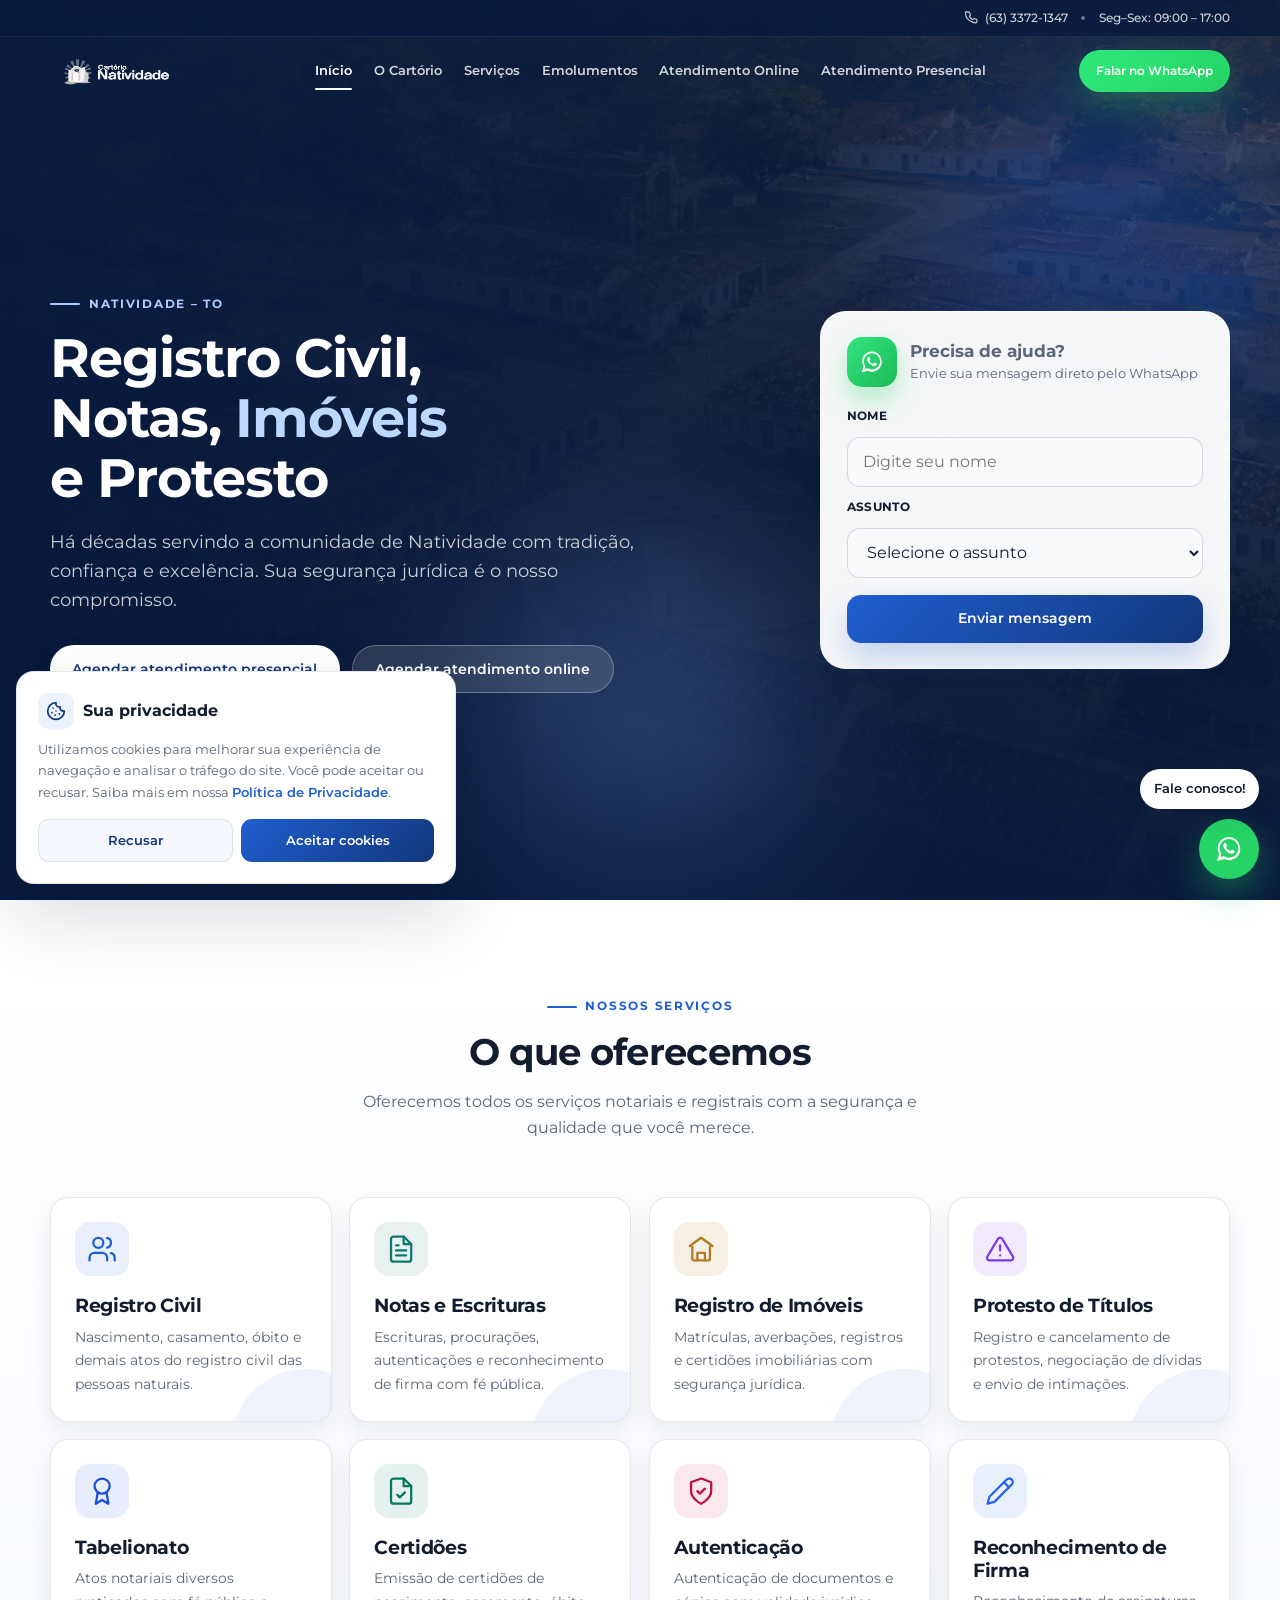
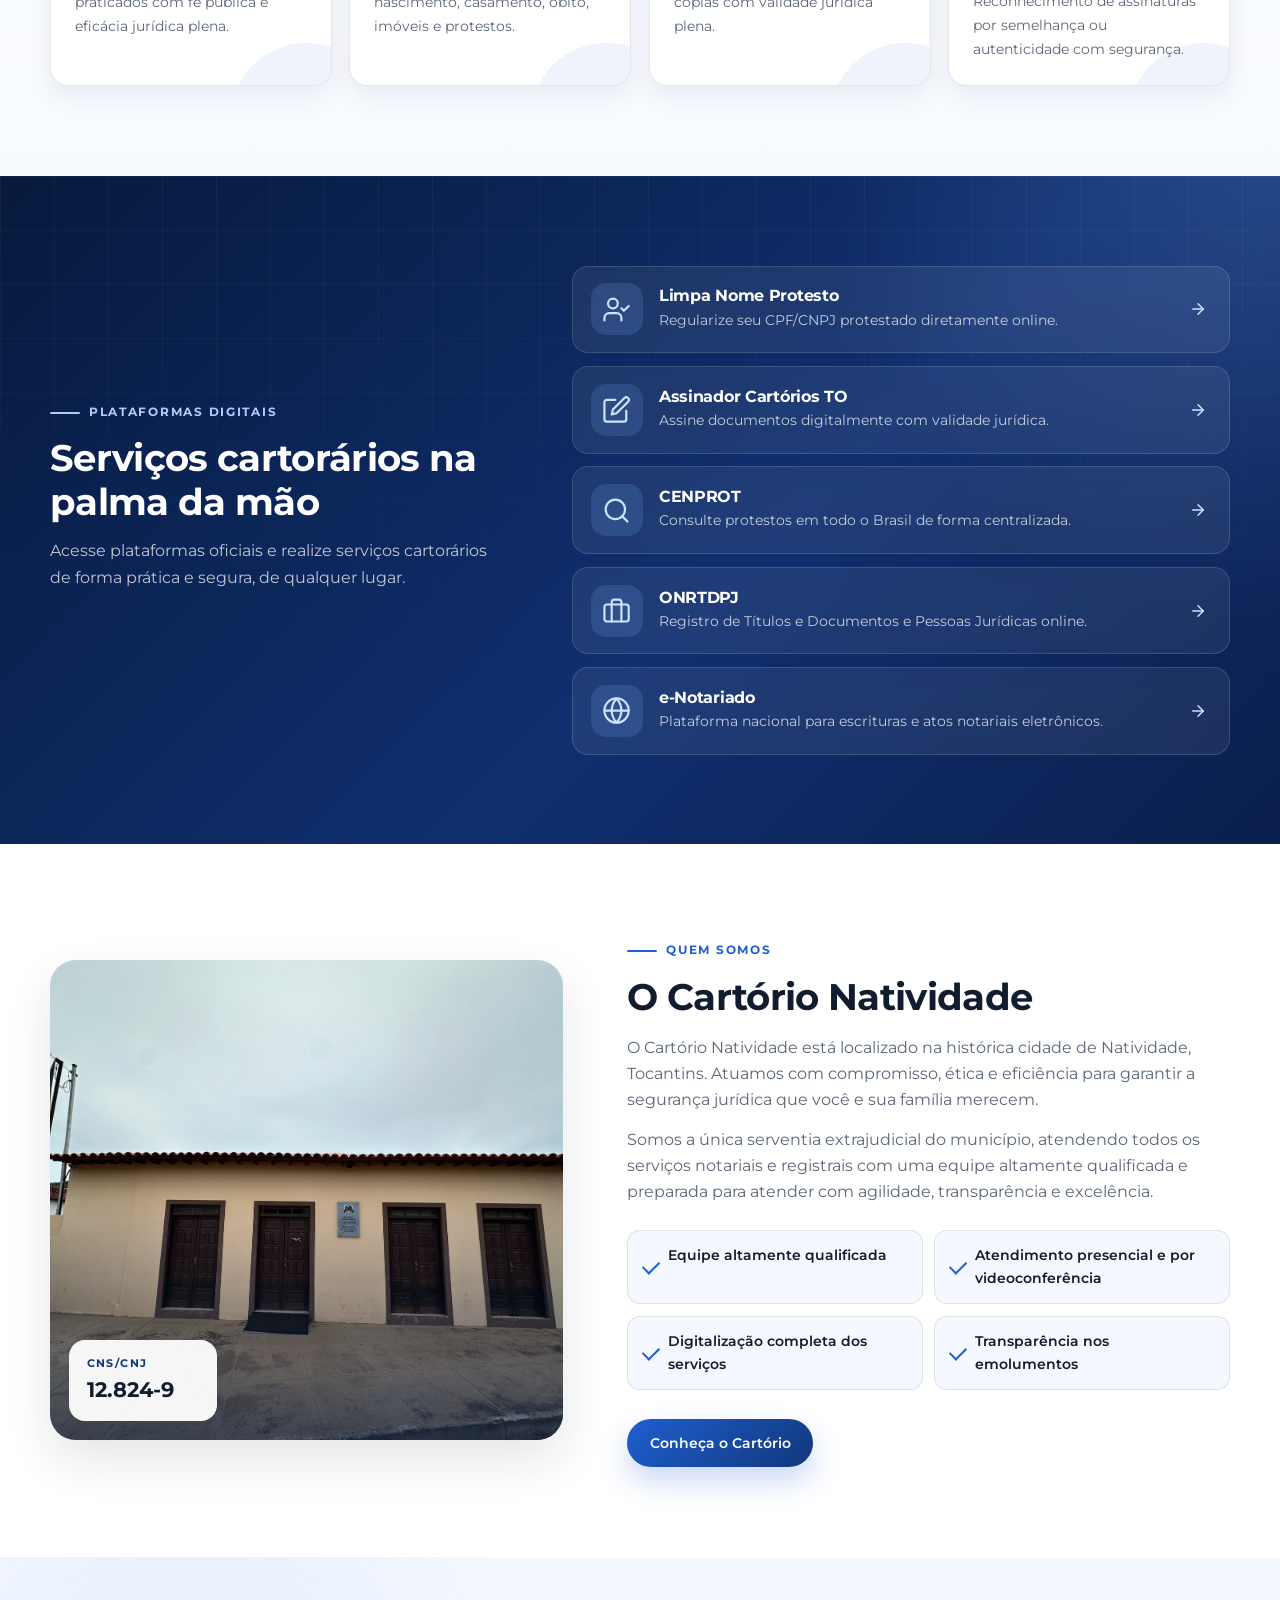
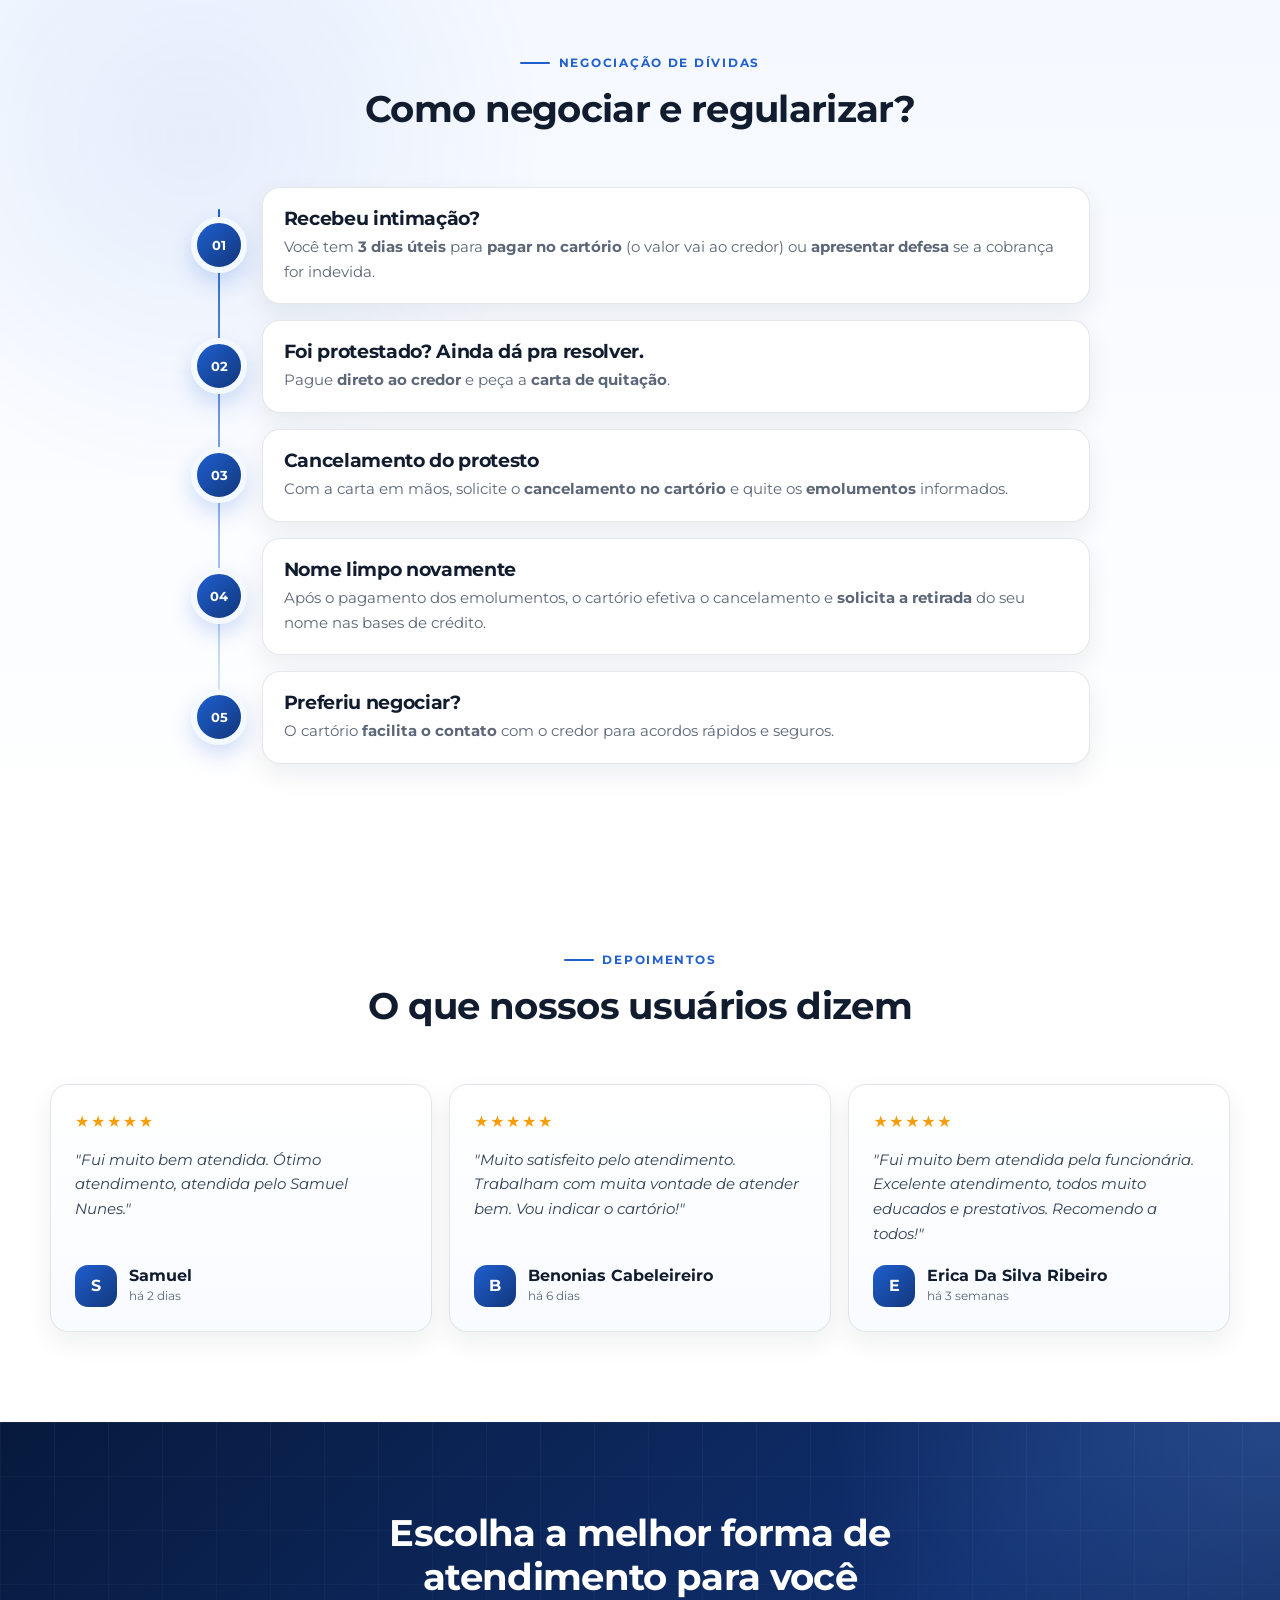
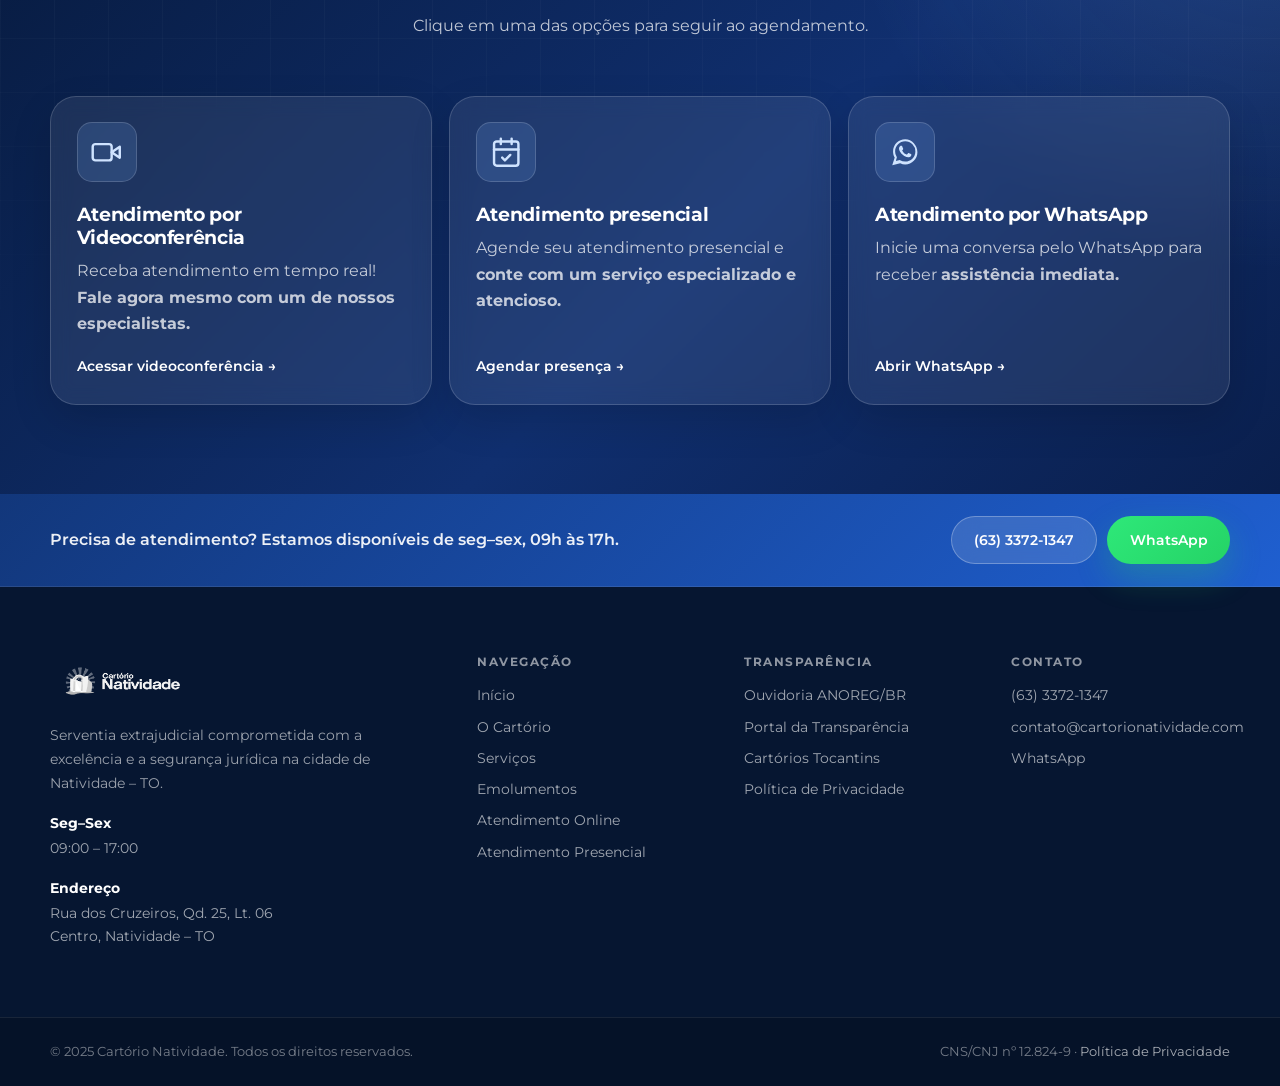
==== commit 3c3b8cf8: "Resolve ícones quebrados: renomeia CSS/JS e torna SVGs autossuficientes O navegador servia uma versã" ====
--- a/public_html/index.html
+++ b/public_html/index.html
@@ -34,7 +34,7 @@
   <link rel="preload" as="style" href="https://fonts.googleapis.com/css2?family=Montserrat:wght@400;500;600;700&display=swap" onload="this.onload=null;this.rel='stylesheet'">
   <noscript><link rel="stylesheet" href="https://fonts.googleapis.com/css2?family=Montserrat:wght@400;500;600;700&display=swap"></noscript>
 
-  <link rel="stylesheet" href="assets/css/styles.css">
+  <link rel="stylesheet" href="assets/css/cartorio.css">
 
   <script type="application/ld+json">
   {
@@ -142,7 +142,7 @@
         <aside class="hero-panel reveal" aria-label="Formulário de contato pelo WhatsApp">
           <div class="hero-panel__top">
             <span class="hero-panel__icon" aria-hidden="true">
-              <svg viewBox="0 0 32 32" class="solid"><path d="M16.004 3.2C9.376 3.2 3.998 8.576 3.998 15.2c0 2.112.56 4.176 1.616 5.984L3.2 28.8l7.84-2.064A11.73 11.73 0 0 0 16.004 28c6.624 0 12-5.376 12-12s-5.376-12.8-12-12.8Zm0 22.016a9.97 9.97 0 0 1-5.088-1.392l-.368-.208-3.776.992 1.008-3.68-.24-.384A9.92 9.92 0 0 1 6.03 15.2c0-5.504 4.48-9.984 9.984-9.984 2.672 0 5.184 1.04 7.072 2.928A9.925 9.925 0 0 1 25.998 15.2c-.016 5.504-4.496 10.016-9.994 10.016Zm5.472-7.488c-.304-.144-1.776-.88-2.048-.976-.272-.096-.48-.144-.672.144-.192.288-.768.976-.944 1.168-.176.192-.352.224-.656.08-.304-.16-1.264-.464-2.416-1.488-.896-.8-1.504-1.776-1.68-2.08-.176-.288-.016-.448.128-.592.128-.128.304-.352.448-.528.144-.176.192-.304.288-.496.096-.192.048-.368-.032-.528-.08-.144-.672-1.616-.928-2.224-.24-.576-.496-.496-.672-.512h-.576c-.192 0-.528.08-.8.368-.272.288-1.056 1.024-1.056 2.496s1.072 2.896 1.216 3.104c.16.192 2.112 3.232 5.12 4.528.72.304 1.28.496 1.712.624.72.224 1.376.192 1.888.112.576-.08 1.776-.72 2.032-1.424.24-.688.24-1.296.176-1.424-.08-.112-.288-.192-.592-.336Z"/></svg>
+              <svg viewBox="0 0 32 32" class="solid" width="26" height="26" fill="currentColor"><path d="M16.004 3.2C9.376 3.2 3.998 8.576 3.998 15.2c0 2.112.56 4.176 1.616 5.984L3.2 28.8l7.84-2.064A11.73 11.73 0 0 0 16.004 28c6.624 0 12-5.376 12-12s-5.376-12.8-12-12.8Zm0 22.016a9.97 9.97 0 0 1-5.088-1.392l-.368-.208-3.776.992 1.008-3.68-.24-.384A9.92 9.92 0 0 1 6.03 15.2c0-5.504 4.48-9.984 9.984-9.984 2.672 0 5.184 1.04 7.072 2.928A9.925 9.925 0 0 1 25.998 15.2c-.016 5.504-4.496 10.016-9.994 10.016Zm5.472-7.488c-.304-.144-1.776-.88-2.048-.976-.272-.096-.48-.144-.672.144-.192.288-.768.976-.944 1.168-.176.192-.352.224-.656.08-.304-.16-1.264-.464-2.416-1.488-.896-.8-1.504-1.776-1.68-2.08-.176-.288-.016-.448.128-.592.128-.128.304-.352.448-.528.144-.176.192-.304.288-.496.096-.192.048-.368-.032-.528-.08-.144-.672-1.616-.928-2.224-.24-.576-.496-.496-.672-.512h-.576c-.192 0-.528.08-.8.368-.272.288-1.056 1.024-1.056 2.496s1.072 2.896 1.216 3.104c.16.192 2.112 3.232 5.12 4.528.72.304 1.28.496 1.712.624.72.224 1.376.192 1.888.112.576-.08 1.776-.72 2.032-1.424.24-.688.24-1.296.176-1.424-.08-.112-.288-.192-.592-.336Z"/></svg>
             </span>
             <div>
               <p class="hero-panel__title">Precisa de ajuda?</p>
@@ -180,56 +180,56 @@
         <div class="services-grid">
           <article class="service-card reveal">
             <span class="icon-badge" style="--ic:#1f5fd0;--ic-bg:rgba(31,95,208,.1)" aria-hidden="true">
-              <svg viewBox="0 0 24 24"><path d="M16 21v-2a4 4 0 0 0-4-4H6a4 4 0 0 0-4 4v2"/><circle cx="9" cy="7" r="4"/><path d="M22 21v-2a4 4 0 0 0-3-3.87"/><path d="M16 3.13a4 4 0 0 1 0 7.75"/></svg>
+              <svg viewBox="0 0 24 24" width="26" height="26" fill="none" stroke="currentColor" stroke-width="1.9" stroke-linecap="round" stroke-linejoin="round"><path d="M16 21v-2a4 4 0 0 0-4-4H6a4 4 0 0 0-4 4v2"/><circle cx="9" cy="7" r="4"/><path d="M22 21v-2a4 4 0 0 0-3-3.87"/><path d="M16 3.13a4 4 0 0 1 0 7.75"/></svg>
             </span>
             <h3>Registro Civil</h3>
             <p>Nascimento, casamento, óbito e demais atos do registro civil das pessoas naturais.</p>
           </article>
           <article class="service-card reveal">
             <span class="icon-badge" style="--ic:#0f766e;--ic-bg:rgba(15,118,110,.1)" aria-hidden="true">
-              <svg viewBox="0 0 24 24"><path d="M14 2H6a2 2 0 0 0-2 2v16a2 2 0 0 0 2 2h12a2 2 0 0 0 2-2V8z"/><path d="M14 2v6h6"/><path d="M16 13H8"/><path d="M16 17H8"/><path d="M10 9H8"/></svg>
+              <svg viewBox="0 0 24 24" width="26" height="26" fill="none" stroke="currentColor" stroke-width="1.9" stroke-linecap="round" stroke-linejoin="round"><path d="M14 2H6a2 2 0 0 0-2 2v16a2 2 0 0 0 2 2h12a2 2 0 0 0 2-2V8z"/><path d="M14 2v6h6"/><path d="M16 13H8"/><path d="M16 17H8"/><path d="M10 9H8"/></svg>
             </span>
             <h3>Notas e Escrituras</h3>
             <p>Escrituras, procurações, autenticações e reconhecimento de firma com fé pública.</p>
           </article>
           <article class="service-card reveal">
             <span class="icon-badge" style="--ic:#b7791f;--ic-bg:rgba(183,121,31,.12)" aria-hidden="true">
-              <svg viewBox="0 0 24 24"><path d="M3 9.5 12 3l9 6.5"/><path d="M5 10v10a1 1 0 0 0 1 1h12a1 1 0 0 0 1-1V10"/><path d="M9 21v-6h6v6"/></svg>
+              <svg viewBox="0 0 24 24" width="26" height="26" fill="none" stroke="currentColor" stroke-width="1.9" stroke-linecap="round" stroke-linejoin="round"><path d="M3 9.5 12 3l9 6.5"/><path d="M5 10v10a1 1 0 0 0 1 1h12a1 1 0 0 0 1-1V10"/><path d="M9 21v-6h6v6"/></svg>
             </span>
             <h3>Registro de Imóveis</h3>
             <p>Matrículas, averbações, registros e certidões imobiliárias com segurança jurídica.</p>
           </article>
           <article class="service-card reveal">
             <span class="icon-badge" style="--ic:#7c3aed;--ic-bg:rgba(124,58,237,.1)" aria-hidden="true">
-              <svg viewBox="0 0 24 24"><path d="M10.29 3.86 1.82 18a2 2 0 0 0 1.71 3h16.94a2 2 0 0 0 1.71-3L13.71 3.86a2 2 0 0 0-3.42 0z"/><line x1="12" y1="9" x2="12" y2="13"/><line x1="12" y1="17" x2="12.01" y2="17"/></svg>
+              <svg viewBox="0 0 24 24" width="26" height="26" fill="none" stroke="currentColor" stroke-width="1.9" stroke-linecap="round" stroke-linejoin="round"><path d="M10.29 3.86 1.82 18a2 2 0 0 0 1.71 3h16.94a2 2 0 0 0 1.71-3L13.71 3.86a2 2 0 0 0-3.42 0z"/><line x1="12" y1="9" x2="12" y2="13"/><line x1="12" y1="17" x2="12.01" y2="17"/></svg>
             </span>
             <h3>Protesto de Títulos</h3>
             <p>Registro e cancelamento de protestos, negociação de dívidas e envio de intimações.</p>
           </article>
           <article class="service-card reveal">
             <span class="icon-badge" style="--ic:#1d4ed8;--ic-bg:rgba(29,78,216,.1)" aria-hidden="true">
-              <svg viewBox="0 0 24 24"><circle cx="12" cy="8" r="6"/><path d="M15.477 12.89 17 22l-5-3-5 3 1.523-9.11"/></svg>
+              <svg viewBox="0 0 24 24" width="26" height="26" fill="none" stroke="currentColor" stroke-width="1.9" stroke-linecap="round" stroke-linejoin="round"><circle cx="12" cy="8" r="6"/><path d="M15.477 12.89 17 22l-5-3-5 3 1.523-9.11"/></svg>
             </span>
             <h3>Tabelionato</h3>
             <p>Atos notariais diversos praticados com fé pública e eficácia jurídica plena.</p>
           </article>
           <article class="service-card reveal">
             <span class="icon-badge" style="--ic:#047857;--ic-bg:rgba(4,120,87,.1)" aria-hidden="true">
-              <svg viewBox="0 0 24 24"><path d="M14 2H6a2 2 0 0 0-2 2v16a2 2 0 0 0 2 2h12a2 2 0 0 0 2-2V8z"/><path d="M14 2v6h6"/><path d="m9 15 2 2 4-4"/></svg>
+              <svg viewBox="0 0 24 24" width="26" height="26" fill="none" stroke="currentColor" stroke-width="1.9" stroke-linecap="round" stroke-linejoin="round"><path d="M14 2H6a2 2 0 0 0-2 2v16a2 2 0 0 0 2 2h12a2 2 0 0 0 2-2V8z"/><path d="M14 2v6h6"/><path d="m9 15 2 2 4-4"/></svg>
             </span>
             <h3>Certidões</h3>
             <p>Emissão de certidões de nascimento, casamento, óbito, imóveis e protestos.</p>
           </article>
           <article class="service-card reveal">
             <span class="icon-badge" style="--ic:#be123c;--ic-bg:rgba(190,18,60,.09)" aria-hidden="true">
-              <svg viewBox="0 0 24 24"><path d="M12 22s8-4 8-10V5l-8-3-8 3v7c0 6 8 10 8 10z"/><path d="m9 12 2 2 4-4"/></svg>
+              <svg viewBox="0 0 24 24" width="26" height="26" fill="none" stroke="currentColor" stroke-width="1.9" stroke-linecap="round" stroke-linejoin="round"><path d="M12 22s8-4 8-10V5l-8-3-8 3v7c0 6 8 10 8 10z"/><path d="m9 12 2 2 4-4"/></svg>
             </span>
             <h3>Autenticação</h3>
             <p>Autenticação de documentos e cópias com validade jurídica plena.</p>
           </article>
           <article class="service-card reveal">
             <span class="icon-badge" style="--ic:#2563eb;--ic-bg:rgba(37,99,235,.1)" aria-hidden="true">
-              <svg viewBox="0 0 24 24"><path d="M17 3a2.85 2.83 0 1 1 4 4L7.5 20.5 2 22l1.5-5.5z"/><path d="m15 5 4 4"/></svg>
+              <svg viewBox="0 0 24 24" width="26" height="26" fill="none" stroke="currentColor" stroke-width="1.9" stroke-linecap="round" stroke-linejoin="round"><path d="M17 3a2.85 2.83 0 1 1 4 4L7.5 20.5 2 22l1.5-5.5z"/><path d="m15 5 4 4"/></svg>
             </span>
             <h3>Reconhecimento de Firma</h3>
             <p>Reconhecimento de assinaturas por semelhança ou autenticidade com segurança.</p>
@@ -249,53 +249,53 @@
         <div class="digital-cards">
           <a href="https://www.limpanomeprotesto.com.br/" target="_blank" rel="noopener noreferrer" class="digital-card reveal">
             <span class="icon-badge" aria-hidden="true">
-              <svg viewBox="0 0 24 24"><path d="M16 21v-2a4 4 0 0 0-4-4H6a4 4 0 0 0-4 4v2"/><circle cx="9" cy="7" r="4"/><path d="m16 11 2 2 4-4"/></svg>
+              <svg viewBox="0 0 24 24" width="26" height="26" fill="none" stroke="currentColor" stroke-width="1.9" stroke-linecap="round" stroke-linejoin="round"><path d="M16 21v-2a4 4 0 0 0-4-4H6a4 4 0 0 0-4 4v2"/><circle cx="9" cy="7" r="4"/><path d="m16 11 2 2 4-4"/></svg>
             </span>
             <div>
               <h3>Limpa Nome Protesto</h3>
               <p>Regularize seu CPF/CNPJ protestado diretamente online.</p>
             </div>
-            <span class="digital-card__arrow" aria-hidden="true"><svg viewBox="0 0 24 24"><path d="M5 12h14"/><path d="m12 5 7 7-7 7"/></svg></span>
+            <span class="digital-card__arrow" aria-hidden="true"><svg viewBox="0 0 24 24" width="26" height="26" fill="none" stroke="currentColor" stroke-width="1.9" stroke-linecap="round" stroke-linejoin="round"><path d="M5 12h14"/><path d="m12 5 7 7-7 7"/></svg></span>
           </a>
           <a href="https://assinador.cartoriostocantins.com.br/" target="_blank" rel="noopener noreferrer" class="digital-card reveal">
             <span class="icon-badge" aria-hidden="true">
-              <svg viewBox="0 0 24 24"><path d="M11 4H4a2 2 0 0 0-2 2v14a2 2 0 0 0 2 2h14a2 2 0 0 0 2-2v-7"/><path d="M18.5 2.5a2.12 2.12 0 0 1 3 3L12 15l-4 1 1-4z"/></svg>
+              <svg viewBox="0 0 24 24" width="26" height="26" fill="none" stroke="currentColor" stroke-width="1.9" stroke-linecap="round" stroke-linejoin="round"><path d="M11 4H4a2 2 0 0 0-2 2v14a2 2 0 0 0 2 2h14a2 2 0 0 0 2-2v-7"/><path d="M18.5 2.5a2.12 2.12 0 0 1 3 3L12 15l-4 1 1-4z"/></svg>
             </span>
             <div>
               <h3>Assinador Cartórios TO</h3>
               <p>Assine documentos digitalmente com validade jurídica.</p>
             </div>
-            <span class="digital-card__arrow" aria-hidden="true"><svg viewBox="0 0 24 24"><path d="M5 12h14"/><path d="m12 5 7 7-7 7"/></svg></span>
+            <span class="digital-card__arrow" aria-hidden="true"><svg viewBox="0 0 24 24" width="26" height="26" fill="none" stroke="currentColor" stroke-width="1.9" stroke-linecap="round" stroke-linejoin="round"><path d="M5 12h14"/><path d="m12 5 7 7-7 7"/></svg></span>
           </a>
           <a href="https://www.pesquisaprotesto.com.br/" target="_blank" rel="noopener noreferrer" class="digital-card reveal">
             <span class="icon-badge" aria-hidden="true">
-              <svg viewBox="0 0 24 24"><circle cx="11" cy="11" r="8"/><path d="m21 21-4.3-4.3"/></svg>
+              <svg viewBox="0 0 24 24" width="26" height="26" fill="none" stroke="currentColor" stroke-width="1.9" stroke-linecap="round" stroke-linejoin="round"><circle cx="11" cy="11" r="8"/><path d="m21 21-4.3-4.3"/></svg>
             </span>
             <div>
               <h3>CENPROT</h3>
               <p>Consulte protestos em todo o Brasil de forma centralizada.</p>
             </div>
-            <span class="digital-card__arrow" aria-hidden="true"><svg viewBox="0 0 24 24"><path d="M5 12h14"/><path d="m12 5 7 7-7 7"/></svg></span>
+            <span class="digital-card__arrow" aria-hidden="true"><svg viewBox="0 0 24 24" width="26" height="26" fill="none" stroke="currentColor" stroke-width="1.9" stroke-linecap="round" stroke-linejoin="round"><path d="M5 12h14"/><path d="m12 5 7 7-7 7"/></svg></span>
           </a>
           <a href="https://www.rtdbrasil.org.br/" target="_blank" rel="noopener noreferrer" class="digital-card reveal">
             <span class="icon-badge" aria-hidden="true">
-              <svg viewBox="0 0 24 24"><rect x="2" y="7" width="20" height="14" rx="2"/><path d="M16 21V5a2 2 0 0 0-2-2h-4a2 2 0 0 0-2 2v16"/></svg>
+              <svg viewBox="0 0 24 24" width="26" height="26" fill="none" stroke="currentColor" stroke-width="1.9" stroke-linecap="round" stroke-linejoin="round"><rect x="2" y="7" width="20" height="14" rx="2"/><path d="M16 21V5a2 2 0 0 0-2-2h-4a2 2 0 0 0-2 2v16"/></svg>
             </span>
             <div>
               <h3>ONRTDPJ</h3>
               <p>Registro de Títulos e Documentos e Pessoas Jurídicas online.</p>
             </div>
-            <span class="digital-card__arrow" aria-hidden="true"><svg viewBox="0 0 24 24"><path d="M5 12h14"/><path d="m12 5 7 7-7 7"/></svg></span>
+            <span class="digital-card__arrow" aria-hidden="true"><svg viewBox="0 0 24 24" width="26" height="26" fill="none" stroke="currentColor" stroke-width="1.9" stroke-linecap="round" stroke-linejoin="round"><path d="M5 12h14"/><path d="m12 5 7 7-7 7"/></svg></span>
           </a>
           <a href="https://www.e-notariado.org.br/" target="_blank" rel="noopener noreferrer" class="digital-card reveal">
             <span class="icon-badge" aria-hidden="true">
-              <svg viewBox="0 0 24 24"><circle cx="12" cy="12" r="10"/><path d="M2 12h20"/><path d="M12 2a15.3 15.3 0 0 1 4 10 15.3 15.3 0 0 1-4 10 15.3 15.3 0 0 1-4-10 15.3 15.3 0 0 1 4-10z"/></svg>
+              <svg viewBox="0 0 24 24" width="26" height="26" fill="none" stroke="currentColor" stroke-width="1.9" stroke-linecap="round" stroke-linejoin="round"><circle cx="12" cy="12" r="10"/><path d="M2 12h20"/><path d="M12 2a15.3 15.3 0 0 1 4 10 15.3 15.3 0 0 1-4 10 15.3 15.3 0 0 1-4-10 15.3 15.3 0 0 1 4-10z"/></svg>
             </span>
             <div>
               <h3>e-Notariado</h3>
               <p>Plataforma nacional para escrituras e atos notariais eletrônicos.</p>
             </div>
-            <span class="digital-card__arrow" aria-hidden="true"><svg viewBox="0 0 24 24"><path d="M5 12h14"/><path d="m12 5 7 7-7 7"/></svg></span>
+            <span class="digital-card__arrow" aria-hidden="true"><svg viewBox="0 0 24 24" width="26" height="26" fill="none" stroke="currentColor" stroke-width="1.9" stroke-linecap="round" stroke-linejoin="round"><path d="M5 12h14"/><path d="m12 5 7 7-7 7"/></svg></span>
           </a>
         </div>
       </div>
@@ -429,7 +429,7 @@
         <div class="attendance-grid">
           <a class="attendance-card reveal" href="atendimento-online.html" aria-label="Atendimento por Videoconferência">
             <span class="icon-badge" aria-hidden="true">
-              <svg viewBox="0 0 24 24"><path d="m22 8-6 4 6 4V8z"/><rect x="2" y="6" width="14" height="12" rx="2"/></svg>
+              <svg viewBox="0 0 24 24" width="26" height="26" fill="none" stroke="currentColor" stroke-width="1.9" stroke-linecap="round" stroke-linejoin="round"><path d="m22 8-6 4 6 4V8z"/><rect x="2" y="6" width="14" height="12" rx="2"/></svg>
             </span>
             <h3>Atendimento por Videoconferência</h3>
             <p>Receba atendimento em tempo real! <strong>Fale agora mesmo com um de nossos especialistas.</strong></p>
@@ -437,7 +437,7 @@
           </a>
           <a class="attendance-card reveal" href="atendimento-presencial.html" aria-label="Atendimento presencial">
             <span class="icon-badge" aria-hidden="true">
-              <svg viewBox="0 0 24 24"><rect x="3" y="4" width="18" height="18" rx="2"/><path d="M16 2v4"/><path d="M8 2v4"/><path d="M3 10h18"/><path d="m9 16 2 2 4-4"/></svg>
+              <svg viewBox="0 0 24 24" width="26" height="26" fill="none" stroke="currentColor" stroke-width="1.9" stroke-linecap="round" stroke-linejoin="round"><rect x="3" y="4" width="18" height="18" rx="2"/><path d="M16 2v4"/><path d="M8 2v4"/><path d="M3 10h18"/><path d="m9 16 2 2 4-4"/></svg>
             </span>
             <h3>Atendimento presencial</h3>
             <p>Agende seu atendimento presencial e <strong>conte com um serviço especializado e atencioso.</strong></p>
@@ -445,7 +445,7 @@
           </a>
           <a class="attendance-card reveal" href="https://wa.me/5563992876354?text=Ol%C3%A1,%20eu%20vim%20do%20site%20e%20preciso%20de%20ajuda%20" target="_blank" rel="noopener noreferrer" aria-label="Atendimento por WhatsApp (abrirá em nova aba)">
             <span class="icon-badge" aria-hidden="true">
-              <svg viewBox="0 0 32 32" class="solid"><path d="M16.004 3.2C9.376 3.2 3.998 8.576 3.998 15.2c0 2.112.56 4.176 1.616 5.984L3.2 28.8l7.84-2.064A11.73 11.73 0 0 0 16.004 28c6.624 0 12-5.376 12-12s-5.376-12.8-12-12.8Zm0 22.016a9.97 9.97 0 0 1-5.088-1.392l-.368-.208-3.776.992 1.008-3.68-.24-.384A9.92 9.92 0 0 1 6.03 15.2c0-5.504 4.48-9.984 9.984-9.984 2.672 0 5.184 1.04 7.072 2.928A9.925 9.925 0 0 1 25.998 15.2c-.016 5.504-4.496 10.016-9.994 10.016Zm5.472-7.488c-.304-.144-1.776-.88-2.048-.976-.272-.096-.48-.144-.672.144-.192.288-.768.976-.944 1.168-.176.192-.352.224-.656.08-.304-.16-1.264-.464-2.416-1.488-.896-.8-1.504-1.776-1.68-2.08-.176-.288-.016-.448.128-.592.128-.128.304-.352.448-.528.144-.176.192-.304.288-.496.096-.192.048-.368-.032-.528-.08-.144-.672-1.616-.928-2.224-.24-.576-.496-.496-.672-.512h-.576c-.192 0-.528.08-.8.368-.272.288-1.056 1.024-1.056 2.496s1.072 2.896 1.216 3.104c.16.192 2.112 3.232 5.12 4.528.72.304 1.28.496 1.712.624.72.224 1.376.192 1.888.112.576-.08 1.776-.72 2.032-1.424.24-.688.24-1.296.176-1.424-.08-.112-.288-.192-.592-.336Z"/></svg>
+              <svg viewBox="0 0 32 32" class="solid" width="26" height="26" fill="currentColor"><path d="M16.004 3.2C9.376 3.2 3.998 8.576 3.998 15.2c0 2.112.56 4.176 1.616 5.984L3.2 28.8l7.84-2.064A11.73 11.73 0 0 0 16.004 28c6.624 0 12-5.376 12-12s-5.376-12.8-12-12.8Zm0 22.016a9.97 9.97 0 0 1-5.088-1.392l-.368-.208-3.776.992 1.008-3.68-.24-.384A9.92 9.92 0 0 1 6.03 15.2c0-5.504 4.48-9.984 9.984-9.984 2.672 0 5.184 1.04 7.072 2.928A9.925 9.925 0 0 1 25.998 15.2c-.016 5.504-4.496 10.016-9.994 10.016Zm5.472-7.488c-.304-.144-1.776-.88-2.048-.976-.272-.096-.48-.144-.672.144-.192.288-.768.976-.944 1.168-.176.192-.352.224-.656.08-.304-.16-1.264-.464-2.416-1.488-.896-.8-1.504-1.776-1.68-2.08-.176-.288-.016-.448.128-.592.128-.128.304-.352.448-.528.144-.176.192-.304.288-.496.096-.192.048-.368-.032-.528-.08-.144-.672-1.616-.928-2.224-.24-.576-.496-.496-.672-.512h-.576c-.192 0-.528.08-.8.368-.272.288-1.056 1.024-1.056 2.496s1.072 2.896 1.216 3.104c.16.192 2.112 3.232 5.12 4.528.72.304 1.28.496 1.712.624.72.224 1.376.192 1.888.112.576-.08 1.776-.72 2.032-1.424.24-.688.24-1.296.176-1.424-.08-.112-.288-.192-.592-.336Z"/></svg>
             </span>
             <h3>Atendimento por WhatsApp</h3>
             <p>Inicie uma conversa pelo WhatsApp para receber <strong>assistência imediata.</strong></p>
@@ -533,7 +533,7 @@
   <div class="cookie-banner" id="cookieBanner" role="dialog" aria-live="polite" aria-label="Aviso de cookies">
     <div class="cookie-banner__head">
       <span class="cookie-banner__icon" aria-hidden="true">
-        <svg viewBox="0 0 24 24"><path d="M12 2a10 10 0 1 0 10 10 4 4 0 0 1-5-5 4 4 0 0 1-5-5"/><path d="M8.5 8.5h.01"/><path d="M16 15.5h.01"/><path d="M12 12h.01"/><path d="M11 17h.01"/><path d="M7 14h.01"/></svg>
+        <svg viewBox="0 0 24 24" width="26" height="26" fill="none" stroke="currentColor" stroke-width="1.9" stroke-linecap="round" stroke-linejoin="round"><path d="M12 2a10 10 0 1 0 10 10 4 4 0 0 1-5-5 4 4 0 0 1-5-5"/><path d="M8.5 8.5h.01"/><path d="M16 15.5h.01"/><path d="M12 12h.01"/><path d="M11 17h.01"/><path d="M7 14h.01"/></svg>
       </span>
       <span class="cookie-banner__title">Sua privacidade</span>
     </div>
@@ -549,6 +549,6 @@
     <div vw-plugin-wrapper><div class="vw-plugin-top-wrapper"></div></div>
   </div>
 
-  <script src="assets/js/script.js" defer></script>
+  <script src="assets/js/cartorio.js" defer></script>
 </body>
 </html>
--- a/public_html/assets/css/cartorio.css
+++ b/public_html/assets/css/cartorio.css
@@ -0,0 +1,1476 @@
+/* ============================================================
+   Cartório Natividade — folha de estilos unificada
+   Identidade institucional · layout moderno e sóbrio
+   ============================================================ */
+
+:root {
+  --primary: #12377b;
+  --primary-2: #1f5fd0;
+  --primary-3: #7fb2ff;
+  --navy: #071a3d;
+  --ink: #111c2e;
+  --muted: #5b6678;
+  --soft: #f5f8ff;
+  --soft-2: #ecf3ff;
+  --white: #ffffff;
+  --border: rgba(15, 23, 42, .1);
+  --whatsapp: #25d366;
+  --shadow-sm: 0 10px 26px rgba(15, 23, 42, .07);
+  --shadow-md: 0 20px 48px rgba(15, 23, 42, .11);
+  --shadow-lg: 0 30px 72px rgba(15, 23, 42, .16);
+  --radius: 18px;
+  --radius-lg: 26px;
+  --container: 1180px;
+  --header-height: 104px;
+}
+
+* { box-sizing: border-box; margin: 0; padding: 0; }
+html { scroll-behavior: smooth; }
+
+body {
+  min-height: 100vh;
+  font-family: 'Montserrat', system-ui, -apple-system, BlinkMacSystemFont, 'Segoe UI', sans-serif;
+  color: var(--ink);
+  background:
+    radial-gradient(circle at top left, rgba(31, 95, 208, .09), transparent 28rem),
+    linear-gradient(180deg, #f8fbff 0%, #ffffff 42%, #f4f7fc 100%);
+  font-size: 16px;
+  line-height: 1.65;
+  font-weight: 400;
+  -webkit-font-smoothing: antialiased;
+  overflow-x: hidden;
+}
+
+img, svg { display: block; max-width: 100%; }
+a { color: inherit; text-decoration: none; }
+ul, ol { list-style: none; }
+button, input, select, textarea { font: inherit; color: inherit; }
+button { border: 0; cursor: pointer; background: none; }
+
+.sr-only {
+  position: absolute;
+  width: 1px; height: 1px;
+  padding: 0; margin: -1px;
+  overflow: hidden;
+  clip: rect(0, 0, 0, 0);
+  white-space: nowrap;
+  border: 0;
+}
+
+.container {
+  width: min(100% - 44px, var(--container));
+  margin-inline: auto;
+}
+
+.section { padding: clamp(60px, 7vw, 100px) 0; position: relative; }
+.section--dark {
+  background:
+    radial-gradient(circle at top right, rgba(127, 178, 255, .2), transparent 28rem),
+    linear-gradient(135deg, #071a3d 0%, #102f6f 58%, #0a1f4d 100%);
+  color: var(--white);
+  overflow: hidden;
+}
+.section--dark::before {
+  content: '';
+  position: absolute;
+  inset: 0;
+  background-image:
+    linear-gradient(rgba(255,255,255,.045) 1px, transparent 1px),
+    linear-gradient(90deg, rgba(255,255,255,.045) 1px, transparent 1px);
+  background-size: 54px 54px;
+  -webkit-mask-image: linear-gradient(to bottom, rgba(0,0,0,.9), transparent 85%);
+  mask-image: linear-gradient(to bottom, rgba(0,0,0,.9), transparent 85%);
+  pointer-events: none;
+}
+
+/* ---------- Tipografia ---------- */
+h1, h2, h3, h4 { line-height: 1.18; letter-spacing: -.018em; font-weight: 700; }
+h1 { font-size: clamp(2.05rem, 4.4vw, 3.35rem); line-height: 1.12; }
+h2 { font-size: clamp(1.6rem, 2.9vw, 2.4rem); }
+h3 { font-size: clamp(1.08rem, 1.5vw, 1.22rem); }
+h4 { font-size: 1rem; }
+p { color: var(--muted); }
+strong { font-weight: 700; color: inherit; }
+
+.eyebrow {
+  display: inline-flex;
+  align-items: center;
+  gap: .55rem;
+  width: fit-content;
+  margin-bottom: .9rem;
+  color: var(--primary-2);
+  font-size: .72rem;
+  font-weight: 700;
+  letter-spacing: .15em;
+  text-transform: uppercase;
+}
+.eyebrow::before {
+  content: '';
+  width: 30px;
+  height: 2px;
+  border-radius: 999px;
+  background: currentColor;
+}
+.eyebrow--light { color: #aeccff; }
+
+.section-head {
+  max-width: 720px;
+  margin: 0 auto clamp(34px, 5vw, 56px);
+  text-align: center;
+}
+.section-head .eyebrow { margin-inline: auto; }
+.section-head p {
+  max-width: 620px;
+  margin: .9rem auto 0;
+  font-size: 1rem;
+}
+.section-head--light p, .section--dark p { color: rgba(255,255,255,.74); }
+
+/* ---------- Botões ---------- */
+.btn {
+  display: inline-flex;
+  align-items: center;
+  justify-content: center;
+  gap: .5rem;
+  min-height: 48px;
+  padding: .8rem 1.4rem;
+  border-radius: 999px;
+  font-size: .88rem;
+  font-weight: 600;
+  line-height: 1;
+  text-align: center;
+  transition: transform .22s ease, box-shadow .22s ease, background .22s ease, color .22s ease;
+  white-space: nowrap;
+}
+.btn svg { width: 16px; height: 16px; }
+.btn:hover { transform: translateY(-2px); }
+.btn:focus-visible { outline: 3px solid rgba(127,178,255,.6); outline-offset: 2px; }
+.btn--primary {
+  color: var(--white);
+  background: linear-gradient(135deg, var(--primary-2), var(--primary));
+  box-shadow: 0 14px 30px rgba(31, 95, 208, .24);
+}
+.btn--primary:hover { box-shadow: 0 20px 42px rgba(31, 95, 208, .32); }
+.btn--white { color: var(--primary); background: var(--white); box-shadow: var(--shadow-sm); }
+.btn--glass {
+  color: var(--white);
+  background: rgba(255,255,255,.13);
+  border: 1px solid rgba(255,255,255,.28);
+  backdrop-filter: blur(12px);
+}
+.btn--glass:hover { background: rgba(255,255,255,.2); }
+.btn--outline {
+  color: var(--primary);
+  background: var(--white);
+  border: 1px solid rgba(31, 95, 208, .3);
+}
+.btn--outline:hover { border-color: var(--primary-2); background: var(--soft); }
+.btn--whatsapp {
+  color: var(--white);
+  background: linear-gradient(135deg, #2ee879, var(--whatsapp));
+  box-shadow: 0 14px 32px rgba(37, 211, 102, .26);
+}
+.btn--full { width: 100%; border-radius: 14px; }
+.btn--sm { min-height: 40px; padding: .55rem 1rem; font-size: .8rem; }
+
+/* ============================================================
+   Cabeçalho
+   ============================================================ */
+.site-header {
+  position: fixed;
+  inset: 0 0 auto 0;
+  z-index: 1000;
+  transition: background .3s ease, box-shadow .3s ease, backdrop-filter .3s ease;
+}
+.site-header.scrolled {
+  background: rgba(255, 255, 255, .92);
+  box-shadow: 0 14px 36px rgba(15, 23, 42, .08);
+  backdrop-filter: blur(16px);
+}
+.site-header.scrolled .topbar { max-height: 0; opacity: 0; padding: 0; border: 0; }
+.site-header.scrolled .nav-link { color: rgba(17, 28, 46, .68); }
+.site-header.scrolled .nav-link:hover,
+.site-header.scrolled .nav-link.active { color: var(--primary); }
+.site-header.scrolled .logo--white { opacity: 0; pointer-events: none; }
+.site-header.scrolled .logo--color { opacity: 1; }
+.site-header.scrolled .menu-toggle { background: rgba(15,23,42,.07); }
+.site-header.scrolled .menu-toggle span { background: var(--ink); }
+
+.topbar {
+  background: rgba(7, 26, 61, .82);
+  border-bottom: 1px solid rgba(255,255,255,.08);
+  transition: max-height .3s ease, opacity .3s ease, padding .3s ease;
+  max-height: 42px;
+  overflow: hidden;
+}
+.topbar__inner {
+  min-height: 36px;
+  display: flex;
+  justify-content: flex-end;
+  align-items: center;
+  gap: .85rem;
+  color: rgba(255,255,255,.82);
+  font-size: .76rem;
+  font-weight: 500;
+}
+.topbar__link { display: inline-flex; align-items: center; gap: .4rem; }
+.topbar__link:hover { color: var(--white); }
+.topbar svg { width: 13px; height: 13px; stroke: currentColor; fill: none; stroke-width: 2; }
+.topbar__dot { width: 4px; height: 4px; border-radius: 50%; background: rgba(255,255,255,.4); }
+
+.nav {
+  height: 68px;
+  display: flex;
+  align-items: center;
+  justify-content: space-between;
+  gap: 1rem;
+}
+.nav-logo { position: relative; width: 172px; height: 46px; flex: 0 0 auto; }
+.logo {
+  position: absolute;
+  inset: 0 auto auto 0;
+  height: 46px;
+  width: auto;
+  transition: opacity .25s ease;
+}
+.logo--color { opacity: 0; }
+.nav-links { display: flex; align-items: center; gap: clamp(.8rem, 1.7vw, 1.55rem); }
+.nav-link {
+  position: relative;
+  color: rgba(255,255,255,.82);
+  font-size: .82rem;
+  font-weight: 600;
+  transition: color .2s ease;
+}
+.nav-link::after {
+  content: '';
+  position: absolute;
+  left: 0; right: 0;
+  bottom: -.5rem;
+  height: 2px;
+  border-radius: 99px;
+  background: currentColor;
+  transform: scaleX(0);
+  transform-origin: right;
+  transition: transform .25s ease;
+}
+.nav-link:hover, .nav-link.active { color: var(--white); }
+.nav-link:hover::after, .nav-link.active::after { transform: scaleX(1); transform-origin: left; }
+.nav-cta { min-height: 42px; padding: .65rem 1.05rem; font-size: .78rem; }
+
+.menu-toggle {
+  display: none;
+  width: 44px; height: 44px;
+  border-radius: 12px;
+  background: rgba(255,255,255,.14);
+  align-items: center;
+  justify-content: center;
+  flex-direction: column;
+  gap: 5px;
+  transition: background .25s ease;
+}
+.menu-toggle span {
+  width: 20px; height: 2px;
+  border-radius: 99px;
+  background: var(--white);
+  transition: transform .25s ease, opacity .25s ease, background .25s ease;
+}
+.menu-toggle.open span:nth-child(1) { transform: translateY(7px) rotate(45deg); }
+.menu-toggle.open span:nth-child(2) { opacity: 0; }
+.menu-toggle.open span:nth-child(3) { transform: translateY(-7px) rotate(-45deg); }
+
+.mobile-menu {
+  display: none;
+  background: rgba(255,255,255,.98);
+  border-top: 1px solid var(--border);
+  border-bottom: 1px solid var(--border);
+  backdrop-filter: blur(16px);
+}
+.mobile-menu__inner { padding: 1rem 0 1.2rem; display: grid; gap: .3rem; }
+.mobile-link {
+  padding: .82rem 1rem;
+  border-radius: 12px;
+  color: var(--ink);
+  font-size: .92rem;
+  font-weight: 600;
+}
+.mobile-link:hover, .mobile-link.active { background: var(--soft-2); color: var(--primary); }
+.mobile-menu__btn { margin-top: .35rem; }
+
+/* ============================================================
+   Hero — página inicial
+   ============================================================ */
+.hero {
+  position: relative;
+  min-height: 100svh;
+  padding: calc(var(--header-height) + 48px) 0 72px;
+  display: grid;
+  align-items: center;
+  overflow: hidden;
+  color: var(--white);
+  background: var(--navy);
+}
+.hero__bg { position: absolute; inset: 0; }
+.hero__bg::after {
+  content: '';
+  position: absolute;
+  inset: 0;
+  background:
+    linear-gradient(90deg, rgba(7,26,61,.97) 0%, rgba(7,26,61,.84) 46%, rgba(7,26,61,.46) 100%),
+    linear-gradient(180deg, rgba(7,26,61,.2), rgba(7,26,61,.96));
+}
+.hero__bg img { width: 100%; height: 100%; object-fit: cover; opacity: .7; }
+.hero__orb {
+  position: absolute;
+  border-radius: 50%;
+  filter: blur(90px);
+  opacity: .6;
+  pointer-events: none;
+}
+.hero__orb--one { width: 420px; height: 420px; background: rgba(31, 95, 208, .55); top: 6%; right: -4%; }
+.hero__orb--two { width: 320px; height: 320px; background: rgba(127, 178, 255, .4); bottom: 4%; left: 38%; }
+.hero__grid {
+  position: relative;
+  z-index: 1;
+  display: grid;
+  grid-template-columns: minmax(0, 1fr) minmax(330px, 410px);
+  gap: clamp(2rem, 5vw, 4.5rem);
+  align-items: center;
+}
+.hero__content h1 { max-width: 12ch; }
+.hero h1 span { color: #bcd8ff; }
+.hero__content p {
+  max-width: 600px;
+  margin-top: 1.2rem;
+  color: rgba(255,255,255,.78);
+  font-size: clamp(1rem, 1.4vw, 1.1rem);
+}
+.hero__actions { margin-top: 1.9rem; display: flex; flex-wrap: wrap; gap: .75rem; }
+
+.hero-panel {
+  padding: clamp(1.2rem, 2vw, 1.7rem);
+  border: 1px solid rgba(255,255,255,.5);
+  border-radius: var(--radius-lg);
+  background: rgba(255,255,255,.96);
+  box-shadow: var(--shadow-lg);
+  color: var(--ink);
+}
+.hero-panel__top {
+  display: flex;
+  align-items: center;
+  gap: .85rem;
+  margin-bottom: 1.25rem;
+}
+.hero-panel__icon {
+  display: grid;
+  place-items: center;
+  width: 50px; height: 50px;
+  flex: 0 0 auto;
+  border-radius: 15px;
+  color: var(--white);
+  background: linear-gradient(135deg, #34e57f, #19b956);
+  box-shadow: 0 12px 26px rgba(37, 211, 102, .32);
+}
+.hero-panel__icon svg { width: 26px; height: 26px; fill: currentColor; }
+.hero-panel__title { font-weight: 700; font-size: 1.05rem; line-height: 1.3; }
+.hero-panel__subtitle { font-size: .82rem; }
+
+.contact-form { display: grid; gap: .65rem; }
+.contact-form label {
+  font-size: .74rem;
+  font-weight: 700;
+  letter-spacing: .03em;
+  text-transform: uppercase;
+  color: var(--ink);
+}
+.contact-form input,
+.contact-form select {
+  width: 100%;
+  min-height: 50px;
+  padding: 0 .95rem;
+  border: 1px solid rgba(15, 23, 42, .14);
+  border-radius: 13px;
+  background: rgba(248, 250, 252, .96);
+  outline: none;
+  transition: border .2s ease, box-shadow .2s ease, background .2s ease;
+}
+.contact-form input:focus,
+.contact-form select:focus {
+  border-color: rgba(31, 95, 208, .55);
+  box-shadow: 0 0 0 4px rgba(31, 95, 208, .1);
+  background: var(--white);
+}
+.contact-form button { margin-top: .4rem; }
+
+/* ============================================================
+   Ícones (SVG inline)
+   ============================================================ */
+.icon-badge {
+  display: grid;
+  place-items: center;
+  flex: 0 0 auto;
+  color: var(--ic, var(--primary-2));
+  background: var(--ic-bg, rgba(31, 95, 208, .1));
+  border-radius: 15px;
+  transition: transform .25s ease;
+}
+.icon-badge svg {
+  width: 56%; height: 56%;
+  stroke: currentColor;
+  fill: none;
+  stroke-width: 1.8;
+  stroke-linecap: round;
+  stroke-linejoin: round;
+}
+.icon-badge svg.solid { fill: currentColor; stroke: none; }
+
+/* ============================================================
+   Serviços
+   ============================================================ */
+.services { background: linear-gradient(180deg, #fff 0%, #f7faff 100%); }
+.services-grid {
+  display: grid;
+  grid-template-columns: repeat(4, minmax(0, 1fr));
+  gap: 1.1rem;
+}
+.service-card {
+  position: relative;
+  display: flex;
+  flex-direction: column;
+  padding: 1.5rem;
+  border: 1px solid var(--border);
+  border-radius: var(--radius);
+  background: var(--white);
+  box-shadow: var(--shadow-sm);
+  overflow: hidden;
+  transition: transform .25s ease, box-shadow .25s ease, border-color .25s ease;
+}
+.service-card::before {
+  content: '';
+  position: absolute;
+  inset: auto -18% -44% auto;
+  width: 150px; height: 150px;
+  border-radius: 50%;
+  background: rgba(31, 95, 208, .07);
+  transition: transform .3s ease;
+}
+.service-card:hover {
+  transform: translateY(-6px);
+  box-shadow: var(--shadow-md);
+  border-color: rgba(31, 95, 208, .22);
+}
+.service-card:hover::before { transform: scale(1.4); }
+.service-card:hover .icon-badge { transform: scale(1.06); }
+.service-card .icon-badge { width: 54px; height: 54px; margin-bottom: 1.1rem; }
+.service-card h3 { margin-bottom: .55rem; }
+.service-card p { font-size: .9rem; }
+
+/* ============================================================
+   Plataformas digitais
+   ============================================================ */
+.digital__grid {
+  position: relative;
+  z-index: 1;
+  display: grid;
+  grid-template-columns: .82fr 1.18fr;
+  gap: clamp(2rem, 5vw, 4rem);
+  align-items: start;
+}
+.digital__intro { position: sticky; top: 130px; }
+.digital__intro p { margin-top: .9rem; font-size: 1rem; }
+.digital-cards { display: grid; gap: .8rem; }
+.digital-card {
+  display: grid;
+  grid-template-columns: 52px 1fr auto;
+  align-items: center;
+  gap: 1rem;
+  padding: 1.05rem 1.15rem;
+  border-radius: 16px;
+  background: rgba(255,255,255,.07);
+  border: 1px solid rgba(255,255,255,.14);
+  backdrop-filter: blur(10px);
+  transition: transform .25s ease, background .25s ease, border-color .25s ease;
+}
+.digital-card:hover {
+  transform: translateX(6px);
+  background: rgba(255,255,255,.13);
+  border-color: rgba(255,255,255,.3);
+}
+.digital-card .icon-badge {
+  width: 52px; height: 52px;
+  color: #cfe3ff;
+  background: rgba(127, 178, 255, .16);
+}
+.digital-card h3 { color: var(--white); font-size: 1rem; }
+.digital-card p { margin-top: .15rem; font-size: .86rem; }
+.digital-card__arrow {
+  display: grid; place-items: center;
+  width: 26px; height: 26px;
+  color: #cfe3ff;
+  transition: transform .25s ease;
+}
+.digital-card__arrow svg { width: 18px; height: 18px; stroke: currentColor; fill: none; stroke-width: 2; }
+.digital-card:hover .digital-card__arrow { transform: translateX(4px); }
+
+/* ============================================================
+   Quem somos
+   ============================================================ */
+.about { background: #fff; }
+.about__grid {
+  display: grid;
+  grid-template-columns: minmax(0, .92fr) minmax(0, 1.08fr);
+  gap: clamp(2rem, 5vw, 4.5rem);
+  align-items: center;
+}
+.about__media {
+  position: relative;
+  min-height: 480px;
+  border-radius: var(--radius-lg);
+  overflow: hidden;
+  box-shadow: var(--shadow-md);
+  background: var(--soft-2);
+}
+.about__media::after {
+  content: '';
+  position: absolute;
+  inset: 0;
+  background: linear-gradient(180deg, transparent 50%, rgba(7,26,61,.66));
+}
+.about__media img { width: 100%; height: 100%; object-fit: cover; position: absolute; inset: 0; }
+.about__stamp {
+  position: absolute;
+  z-index: 1;
+  left: 1.2rem; bottom: 1.2rem;
+  padding: .9rem 1.1rem;
+  min-width: 148px;
+  border-radius: 16px;
+  background: rgba(255,255,255,.95);
+  box-shadow: var(--shadow-sm);
+}
+.about__stamp strong { display: block; color: var(--primary); font-size: .7rem; letter-spacing: .12em; text-transform: uppercase; }
+.about__stamp span { display: block; color: var(--ink); font-size: 1.3rem; font-weight: 700; }
+.about__content h2 { margin-bottom: 1rem; }
+.about__content p + p { margin-top: .8rem; }
+
+.feature-list {
+  display: grid;
+  grid-template-columns: repeat(2, minmax(0, 1fr));
+  gap: .7rem;
+  margin: 1.5rem 0 1.8rem;
+}
+.feature-list li {
+  position: relative;
+  padding: .85rem .9rem .85rem 2.5rem;
+  border: 1px solid var(--border);
+  border-radius: 13px;
+  background: var(--soft);
+  color: var(--ink);
+  font-size: .86rem;
+  font-weight: 600;
+}
+.feature-list li::before {
+  content: '';
+  position: absolute;
+  left: .9rem; top: 50%;
+  width: 14px; height: 8px;
+  border-left: 2.5px solid var(--primary-2);
+  border-bottom: 2.5px solid var(--primary-2);
+  transform: translateY(-65%) rotate(-45deg);
+}
+
+/* ============================================================
+   Timeline — negociação de dívidas
+   ============================================================ */
+.debt {
+  background:
+    radial-gradient(circle at 15% 20%, rgba(31, 95, 208, .08), transparent 22rem),
+    linear-gradient(180deg, #f4f8ff 0%, #fff 100%);
+}
+.timeline {
+  position: relative;
+  width: min(900px, 100%);
+  margin: 0 auto;
+  display: grid;
+  gap: 1rem;
+}
+.timeline::before {
+  content: '';
+  position: absolute;
+  left: 28px; top: 22px; bottom: 22px;
+  width: 2px;
+  border-radius: 99px;
+  background: linear-gradient(180deg, var(--primary-2), rgba(31,95,208,.08));
+}
+.timeline__item { position: relative; padding-left: 72px; }
+.timeline__card {
+  position: relative;
+  padding: 1.2rem 1.3rem;
+  border: 1px solid var(--border);
+  border-radius: var(--radius);
+  background: var(--white);
+  box-shadow: var(--shadow-sm);
+  transition: transform .25s ease, box-shadow .25s ease;
+}
+.timeline__card:hover { transform: translateY(-3px); box-shadow: var(--shadow-md); }
+.timeline__number {
+  position: absolute;
+  left: -72px; top: 50%;
+  transform: translateY(-50%);
+  display: grid;
+  place-items: center;
+  width: 56px; height: 56px;
+  border-radius: 50%;
+  background: linear-gradient(135deg, var(--primary-2), var(--primary));
+  color: var(--white);
+  border: 6px solid #f4f8ff;
+  box-shadow: 0 10px 22px rgba(31,95,208,.2);
+  font-size: .82rem;
+  font-weight: 700;
+}
+.timeline__card h3 { margin-bottom: .35rem; }
+.timeline__card p { font-size: .92rem; }
+
+/* ============================================================
+   Depoimentos
+   ============================================================ */
+.testimonials { background: #fff; }
+.testimonials-grid {
+  display: grid;
+  grid-template-columns: repeat(3, minmax(0, 1fr));
+  gap: 1.1rem;
+}
+.testimonial-card {
+  display: flex;
+  flex-direction: column;
+  padding: 1.5rem;
+  border: 1px solid var(--border);
+  border-radius: var(--radius);
+  background: linear-gradient(180deg, #fff, #f8fbff);
+  box-shadow: var(--shadow-sm);
+}
+.testimonial-stars { color: #f59e0b; letter-spacing: .1em; margin-bottom: .8rem; }
+.testimonial-text {
+  flex: 1;
+  color: #334155;
+  font-size: .93rem;
+  font-style: italic;
+}
+.testimonial-author { display: flex; align-items: center; gap: .75rem; margin-top: 1.2rem; }
+.testimonial-avatar {
+  display: grid;
+  place-items: center;
+  width: 42px; height: 42px;
+  flex: 0 0 auto;
+  border-radius: 13px;
+  background: linear-gradient(135deg, var(--primary-2), var(--primary));
+  color: var(--white);
+  font-weight: 700;
+}
+.testimonial-name { color: var(--ink); font-weight: 700; line-height: 1.2; }
+.testimonial-time { font-size: .78rem; }
+
+/* ============================================================
+   Atendimento (cards escuros)
+   ============================================================ */
+.attendance-grid {
+  position: relative;
+  z-index: 1;
+  display: grid;
+  grid-template-columns: repeat(3, minmax(0, 1fr));
+  gap: 1.1rem;
+}
+.attendance-card {
+  position: relative;
+  display: flex;
+  flex-direction: column;
+  padding: 1.6rem;
+  border-radius: var(--radius-lg);
+  background: rgba(255,255,255,.08);
+  border: 1px solid rgba(255,255,255,.16);
+  box-shadow: 0 16px 40px rgba(0,0,0,.14);
+  overflow: hidden;
+  backdrop-filter: blur(10px);
+  transition: transform .25s ease, background .25s ease, border-color .25s ease;
+}
+.attendance-card:hover {
+  transform: translateY(-6px);
+  background: rgba(255,255,255,.14);
+  border-color: rgba(255,255,255,.3);
+}
+.attendance-card .icon-badge {
+  width: 60px; height: 60px;
+  margin-bottom: 1.3rem;
+  color: #cfe3ff;
+  background: rgba(127, 178, 255, .16);
+  border: 1px solid rgba(255,255,255,.16);
+}
+.attendance-card h3 { color: var(--white); margin-bottom: .6rem; }
+.attendance-card p { flex: 1; }
+.attendance-card__link {
+  display: inline-flex;
+  align-items: center;
+  gap: .35rem;
+  margin-top: 1.1rem;
+  color: var(--white);
+  font-weight: 600;
+  font-size: .88rem;
+}
+.attendance-card:hover .attendance-card__link { gap: .6rem; }
+
+/* ============================================================
+   Páginas internas — hero compacto
+   ============================================================ */
+.page-hero {
+  position: relative;
+  padding: calc(var(--header-height) + 54px) 0 clamp(54px, 7vw, 88px);
+  background:
+    radial-gradient(circle at 80% 10%, rgba(127, 178, 255, .22), transparent 26rem),
+    linear-gradient(135deg, #071a3d 0%, #102f6f 60%, #0a1f4d 100%);
+  color: var(--white);
+  overflow: hidden;
+  text-align: center;
+}
+.page-hero::before {
+  content: '';
+  position: absolute;
+  inset: 0;
+  background-image:
+    linear-gradient(rgba(255,255,255,.04) 1px, transparent 1px),
+    linear-gradient(90deg, rgba(255,255,255,.04) 1px, transparent 1px);
+  background-size: 54px 54px;
+  -webkit-mask-image: linear-gradient(to bottom, rgba(0,0,0,.8), transparent 90%);
+  mask-image: linear-gradient(to bottom, rgba(0,0,0,.8), transparent 90%);
+}
+.page-hero .container { position: relative; z-index: 1; }
+.page-hero__badge {
+  display: inline-flex;
+  align-items: center;
+  gap: .45rem;
+  margin-bottom: 1.1rem;
+  padding: .42rem .9rem;
+  border-radius: 999px;
+  background: rgba(255,255,255,.1);
+  border: 1px solid rgba(255,255,255,.2);
+  color: #cfe3ff;
+  font-size: .72rem;
+  font-weight: 600;
+  letter-spacing: .04em;
+}
+.page-hero__badge svg { width: 13px; height: 13px; stroke: currentColor; fill: none; stroke-width: 2; }
+.page-hero h1 { margin-inline: auto; max-width: 18ch; }
+.page-hero p {
+  max-width: 560px;
+  margin: 1rem auto 0;
+  color: rgba(255,255,255,.76);
+  font-size: 1.02rem;
+}
+
+/* ---------- O Cartório: galeria ---------- */
+.gallery { padding: clamp(56px, 7vw, 92px) 0; }
+.gallery__frame {
+  width: min(900px, 100%);
+  margin: 0 auto;
+}
+.gallery__stage {
+  position: relative;
+  aspect-ratio: 16 / 10;
+  border-radius: var(--radius-lg);
+  overflow: hidden;
+  box-shadow: var(--shadow-md);
+  background: var(--soft-2);
+}
+.gallery__stage img { width: 100%; height: 100%; object-fit: cover; }
+.gallery__label {
+  position: absolute;
+  left: 1rem; bottom: 1rem;
+  padding: .5rem 1rem;
+  border-radius: 999px;
+  background: rgba(7, 26, 61, .85);
+  color: var(--white);
+  font-size: .82rem;
+  font-weight: 600;
+  backdrop-filter: blur(8px);
+}
+.gallery__controls {
+  display: flex;
+  align-items: center;
+  justify-content: center;
+  gap: 1rem;
+  margin-top: 1.2rem;
+}
+.gallery__btn {
+  display: grid;
+  place-items: center;
+  width: 44px; height: 44px;
+  border-radius: 50%;
+  background: var(--white);
+  border: 1px solid var(--border);
+  box-shadow: var(--shadow-sm);
+  color: var(--primary);
+  transition: background .2s ease, transform .2s ease;
+}
+.gallery__btn:hover { background: var(--soft); transform: scale(1.05); }
+.gallery__btn svg { width: 18px; height: 18px; stroke: currentColor; fill: none; stroke-width: 2; }
+.gallery__counter { font-size: .85rem; font-weight: 600; color: var(--muted); min-width: 56px; text-align: center; }
+.gallery__dots { display: flex; justify-content: center; gap: .4rem; margin-top: .9rem; }
+.gallery__dot {
+  width: 8px; height: 8px;
+  border-radius: 50%;
+  background: rgba(31, 95, 208, .22);
+  transition: background .2s ease, transform .2s ease;
+}
+.gallery__dot.active { background: var(--primary-2); transform: scale(1.3); }
+
+/* ---------- O Cartório: liderança ---------- */
+.leadership { background: #fff; }
+.leader-card {
+  display: grid;
+  grid-template-columns: minmax(0, .8fr) minmax(0, 1.2fr);
+  gap: clamp(1.5rem, 4vw, 3rem);
+  align-items: stretch;
+  padding: clamp(1.4rem, 3vw, 2.4rem);
+  border: 1px solid var(--border);
+  border-radius: var(--radius-lg);
+  background: linear-gradient(180deg, #fff, #f8fbff);
+  box-shadow: var(--shadow-sm);
+}
+.leader-photo {
+  border-radius: var(--radius);
+  overflow: hidden;
+  min-height: 320px;
+  background: var(--soft-2);
+}
+.leader-photo img { width: 100%; height: 100%; object-fit: cover; }
+.leader-info { display: flex; flex-direction: column; }
+.leader-badge {
+  display: inline-flex;
+  align-items: center;
+  gap: .4rem;
+  width: fit-content;
+  margin-bottom: .8rem;
+  padding: .35rem .8rem;
+  border-radius: 999px;
+  background: var(--soft-2);
+  color: var(--primary);
+  font-size: .72rem;
+  font-weight: 700;
+  letter-spacing: .04em;
+}
+.leader-badge svg { width: 12px; height: 12px; stroke: currentColor; fill: none; stroke-width: 2; }
+.leader-name { font-size: clamp(1.4rem, 2.5vw, 1.9rem); }
+.leader-name a { display: inline-flex; align-items: center; gap: .35rem; transition: color .2s ease; }
+.leader-name a:hover { color: var(--primary-2); }
+.leader-name svg { width: 16px; height: 16px; stroke: currentColor; fill: none; stroke-width: 2; opacity: .5; }
+.leader-title { margin-top: .25rem; color: var(--primary-2); font-weight: 600; font-size: .9rem; }
+.leader-bio { margin-top: 1rem; }
+.leader-bio p { font-size: .92rem; }
+.leader-bio p + p { margin-top: .7rem; }
+.leader-bio a { color: var(--primary-2); font-weight: 600; }
+.leader-bio a:hover { text-decoration: underline; }
+.leader-address {
+  display: flex;
+  align-items: flex-start;
+  gap: .5rem;
+  margin-top: 1.2rem;
+  padding-top: 1.1rem;
+  border-top: 1px solid var(--border);
+  color: var(--muted);
+  font-size: .85rem;
+}
+.leader-address svg { width: 15px; height: 15px; flex: 0 0 auto; margin-top: .15rem; stroke: var(--primary-2); fill: none; stroke-width: 2; }
+
+/* ---------- O Cartório: equipe ---------- */
+.team { background: var(--soft); }
+.team-scroll-wrap { position: relative; }
+.team-scroll {
+  display: flex;
+  gap: 1rem;
+  overflow-x: auto;
+  padding: .5rem .25rem 1.5rem;
+  scroll-snap-type: x mandatory;
+  -ms-overflow-style: none;
+  scrollbar-width: none;
+}
+.team-scroll::-webkit-scrollbar { display: none; }
+.team-member {
+  flex: 0 0 200px;
+  scroll-snap-align: start;
+  padding: 1.1rem;
+  border: 1px solid var(--border);
+  border-radius: var(--radius);
+  background: var(--white);
+  box-shadow: var(--shadow-sm);
+  text-align: center;
+  transition: transform .25s ease, box-shadow .25s ease;
+}
+.team-member:hover { transform: translateY(-5px); box-shadow: var(--shadow-md); }
+.team-photo-wrap {
+  position: relative;
+  width: 110px; height: 110px;
+  margin: 0 auto .9rem;
+}
+.team-photo {
+  width: 100%; height: 100%;
+  border-radius: 50%;
+  object-fit: cover;
+  border: 3px solid var(--soft-2);
+}
+.team-ig {
+  position: absolute;
+  right: 2px; bottom: 2px;
+  display: grid;
+  place-items: center;
+  width: 30px; height: 30px;
+  border-radius: 50%;
+  background: var(--white);
+  box-shadow: var(--shadow-sm);
+  transition: transform .2s ease;
+}
+.team-ig:hover { transform: scale(1.12); }
+.team-ig svg { width: 15px; height: 15px; }
+.team-name { color: var(--ink); font-weight: 700; font-size: .95rem; }
+.team-role { color: var(--muted); font-size: .82rem; }
+.team-scroll-btn {
+  position: absolute;
+  top: 42%;
+  z-index: 2;
+  display: grid;
+  place-items: center;
+  width: 44px; height: 44px;
+  border-radius: 50%;
+  background: var(--white);
+  border: 1px solid var(--border);
+  box-shadow: var(--shadow-md);
+  color: var(--primary);
+  transition: background .2s ease, transform .2s ease;
+}
+.team-scroll-btn:hover { background: var(--soft); transform: scale(1.06); }
+.team-scroll-btn svg { width: 18px; height: 18px; stroke: currentColor; fill: none; stroke-width: 2; }
+.team-scroll-btn--left { left: -10px; }
+.team-scroll-btn--right { right: -10px; }
+
+/* ---------- Atendimento online: pré-requisitos ---------- */
+.prereqs { padding: clamp(54px, 7vw, 88px) 0; }
+.prereqs__inner { width: min(820px, 100%); margin: 0 auto; }
+.prereqs__title { margin-bottom: 1.4rem; font-size: 1.1rem; }
+.prereqs-grid {
+  display: grid;
+  grid-template-columns: repeat(2, minmax(0, 1fr));
+  gap: 1rem;
+}
+.prereq-card {
+  display: flex;
+  align-items: center;
+  gap: .9rem;
+  padding: 1.1rem;
+  border: 1px solid var(--border);
+  border-radius: var(--radius);
+  background: var(--white);
+  box-shadow: var(--shadow-sm);
+}
+.prereq-card .icon-badge { width: 46px; height: 46px; }
+.prereq-card p { font-size: .9rem; color: var(--ink); }
+
+/* ---------- Atendimento presencial: info ---------- */
+.info-cards { padding: clamp(54px, 7vw, 80px) 0 0; }
+.info-cards__grid {
+  width: min(820px, 100%);
+  margin: 0 auto;
+  display: grid;
+  grid-template-columns: repeat(2, minmax(0, 1fr));
+  gap: 1rem;
+}
+.info-card {
+  display: flex;
+  align-items: flex-start;
+  gap: .9rem;
+  padding: 1.2rem;
+  border: 1px solid var(--border);
+  border-radius: var(--radius);
+  background: var(--white);
+  box-shadow: var(--shadow-sm);
+}
+.info-card .icon-badge { width: 46px; height: 46px; }
+.info-card strong { display: block; color: var(--ink); font-size: .95rem; margin-bottom: .15rem; }
+.info-card p { font-size: .88rem; }
+.alert-card {
+  width: min(820px, 100%);
+  margin: 1.1rem auto 0;
+  display: flex;
+  align-items: flex-start;
+  gap: .8rem;
+  padding: 1.1rem 1.2rem;
+  border: 1px solid rgba(217, 119, 6, .25);
+  border-radius: var(--radius);
+  background: rgba(251, 191, 36, .1);
+}
+.alert-card svg { width: 22px; height: 22px; flex: 0 0 auto; stroke: #d97706; fill: none; stroke-width: 2; }
+.alert-card p { font-size: .87rem; color: #7c4a03; }
+
+/* ---------- Agendamento (Cal.com) ---------- */
+.booking { padding: clamp(40px, 6vw, 72px) 0 clamp(56px, 7vw, 92px); }
+.booking__inner { width: min(900px, 100%); margin: 0 auto; }
+.booking__title { text-align: center; margin-bottom: 1.5rem; }
+.booking__embed {
+  width: 100%;
+  min-height: 600px;
+  overflow: auto;
+  border-radius: var(--radius-lg);
+  border: 1px solid var(--border);
+  background: var(--white);
+  box-shadow: var(--shadow-sm);
+}
+
+/* ============================================================
+   Emolumentos
+   ============================================================ */
+.emol-hero-stats {
+  display: flex;
+  flex-wrap: wrap;
+  justify-content: center;
+  gap: .8rem;
+  margin-top: 1.8rem;
+}
+.emol-stat {
+  min-width: 180px;
+  padding: .95rem 1.3rem;
+  border-radius: 14px;
+  background: rgba(255,255,255,.09);
+  border: 1px solid rgba(255,255,255,.18);
+}
+.emol-stat p:first-child { color: rgba(255,255,255,.66); font-size: .73rem; text-transform: uppercase; letter-spacing: .04em; }
+.emol-stat p:last-child { color: var(--white); font-size: 1.25rem; font-weight: 700; margin-top: .2rem; }
+
+.emol-page { padding-bottom: clamp(56px, 7vw, 92px); }
+.emol-year-tabs {
+  display: flex;
+  flex-wrap: wrap;
+  gap: .5rem;
+  margin: 0 0 1.5rem;
+}
+.emol-tab {
+  min-height: 40px;
+  padding: .5rem 1.05rem;
+  border-radius: 999px;
+  border: 1px solid var(--border);
+  background: var(--white);
+  color: var(--muted);
+  font-size: .85rem;
+  font-weight: 600;
+  transition: background .2s ease, color .2s ease, border-color .2s ease;
+}
+.emol-tab:hover { border-color: var(--primary-2); color: var(--primary); }
+.emol-tab.active {
+  background: linear-gradient(135deg, var(--primary-2), var(--primary));
+  border-color: transparent;
+  color: var(--white);
+}
+.emol-year-block { display: none; }
+.emol-year-block.active { display: block; }
+.emol-accordion {
+  border: 1px solid var(--border);
+  border-radius: var(--radius);
+  background: var(--white);
+  box-shadow: var(--shadow-sm);
+  overflow: hidden;
+}
+.emol-accordion-header {
+  display: flex;
+  align-items: center;
+  justify-content: space-between;
+  gap: 1rem;
+  padding: 1.1rem 1.3rem;
+  cursor: pointer;
+  user-select: none;
+}
+.emol-accordion-header > div { flex-wrap: wrap; }
+.emol-accordion-header h3 { color: var(--ink); }
+.emol-accordion-header span {
+  padding: .25rem .7rem;
+  border-radius: 999px;
+  background: var(--soft-2);
+  color: var(--primary);
+  font-size: .8rem;
+  font-weight: 700;
+}
+.emol-chevron {
+  width: 18px; height: 18px;
+  flex: 0 0 auto;
+  stroke: var(--muted);
+  fill: none;
+  stroke-width: 2;
+  transition: transform .25s ease;
+}
+.emol-accordion.open .emol-chevron { transform: rotate(180deg); }
+.emol-accordion-body { display: none; padding: 0 1.3rem 1.3rem; overflow-x: auto; }
+.emol-accordion.open .emol-accordion-body { display: block; }
+
+.emol-table {
+  width: 100%;
+  border-collapse: collapse;
+  font-size: .9rem;
+}
+.emol-table th {
+  padding: .7rem .8rem;
+  border-bottom: 2px solid var(--border);
+  color: var(--muted);
+  font-size: .74rem;
+  font-weight: 700;
+  text-transform: uppercase;
+  letter-spacing: .04em;
+  text-align: left;
+  white-space: nowrap;
+}
+.emol-table td {
+  padding: .75rem .8rem;
+  border-bottom: 1px solid var(--border);
+  color: var(--ink);
+}
+.emol-table tbody tr:last-child td { border-bottom: 0; }
+.emol-table td:nth-child(2) { text-align: right; font-weight: 600; white-space: nowrap; }
+.emol-table td:nth-child(3) { text-align: center; }
+.emol-pdf-link {
+  display: inline-flex;
+  align-items: center;
+  gap: .35rem;
+  padding: .35rem .75rem;
+  border-radius: 999px;
+  background: var(--soft-2);
+  color: var(--primary);
+  font-size: .78rem;
+  font-weight: 600;
+  transition: background .2s ease;
+}
+.emol-pdf-link:hover { background: #dde9ff; }
+.emol-pdf-link svg { width: 12px; height: 12px; stroke: currentColor; fill: none; stroke-width: 2; }
+.emol-table-footer {
+  display: flex;
+  align-items: center;
+  justify-content: space-between;
+  gap: 1rem;
+  flex-wrap: wrap;
+  margin-top: 1rem;
+  padding-top: .9rem;
+  border-top: 1px dashed var(--border);
+  color: var(--muted);
+  font-size: .8rem;
+}
+.emol-table-footer a {
+  display: inline-flex;
+  align-items: center;
+  gap: .35rem;
+  color: var(--primary-2);
+  font-weight: 600;
+}
+.emol-table-footer a:hover { text-decoration: underline; }
+.emol-table-footer svg { width: 12px; height: 12px; stroke: currentColor; fill: none; stroke-width: 2; }
+
+/* ============================================================
+   Política de privacidade
+   ============================================================ */
+.privacy { padding: clamp(48px, 6vw, 80px) 0 clamp(56px, 7vw, 92px); }
+.privacy__inner { width: min(820px, 100%); margin: 0 auto; }
+.privacy__date {
+  margin-top: .6rem;
+  margin-bottom: 2rem;
+  color: var(--muted);
+  font-size: .88rem;
+}
+.prose section + section { margin-top: 2rem; }
+.prose h2 {
+  font-size: 1.25rem;
+  margin-bottom: .7rem;
+  padding-bottom: .5rem;
+  border-bottom: 1px solid var(--border);
+}
+.prose h3 { font-size: 1rem; margin: 1.1rem 0 .5rem; color: var(--primary); }
+.prose p { margin-bottom: .7rem; font-size: .93rem; line-height: 1.75; }
+.prose ul { margin: .5rem 0 .9rem; display: grid; gap: .45rem; }
+.prose ul li {
+  position: relative;
+  padding-left: 1.3rem;
+  font-size: .93rem;
+  color: var(--muted);
+  line-height: 1.7;
+}
+.prose ul li::before {
+  content: '';
+  position: absolute;
+  left: 0; top: .62em;
+  width: 6px; height: 6px;
+  border-radius: 50%;
+  background: var(--primary-2);
+}
+.prose a { color: var(--primary-2); font-weight: 600; }
+.prose a:hover { text-decoration: underline; }
+.prose .contact-list li { padding-left: 1.7rem; }
+.prose .contact-list li::before { content: none; }
+
+/* ============================================================
+   Rodapé
+   ============================================================ */
+.footer { color: var(--white); background: #061631; }
+.footer-cta {
+  background: linear-gradient(135deg, var(--primary), var(--primary-2));
+  border-bottom: 1px solid rgba(255,255,255,.1);
+}
+.footer-cta__inner {
+  min-height: 92px;
+  display: flex;
+  align-items: center;
+  justify-content: space-between;
+  gap: 1rem;
+  flex-wrap: wrap;
+  padding: 1.1rem 0;
+}
+.footer-cta p { color: rgba(255,255,255,.92); font-weight: 600; }
+.footer-cta__actions { display: flex; gap: .6rem; flex-wrap: wrap; }
+.footer__grid {
+  display: grid;
+  grid-template-columns: minmax(240px, 1.3fr) repeat(3, minmax(140px, .75fr));
+  gap: clamp(1.5rem, 4vw, 3rem);
+  padding: clamp(44px, 6vw, 68px) 0;
+}
+.footer__logo { height: 50px; width: auto; margin-bottom: 1.2rem; }
+.footer__brand p { max-width: 340px; color: rgba(255,255,255,.6); font-size: .9rem; }
+.footer__info {
+  display: grid;
+  gap: .15rem;
+  margin-top: 1rem;
+  color: rgba(255,255,255,.62);
+  font-size: .88rem;
+}
+.footer__info strong, .footer__col h4 { color: var(--white); }
+.footer__col h4 {
+  margin-bottom: .9rem;
+  font-size: .78rem;
+  text-transform: uppercase;
+  letter-spacing: .12em;
+  opacity: .55;
+}
+.footer__nav { display: grid; gap: .5rem; }
+.footer__nav a {
+  color: rgba(255,255,255,.62);
+  font-size: .88rem;
+  transition: color .2s ease, transform .2s ease;
+}
+.footer__nav a:hover { color: var(--white); transform: translateX(3px); }
+.footer__bottom {
+  border-top: 1px solid rgba(255,255,255,.08);
+  background: rgba(0,0,0,.18);
+}
+.footer__bottom-inner {
+  min-height: 68px;
+  display: flex;
+  align-items: center;
+  justify-content: space-between;
+  gap: .6rem;
+  flex-wrap: wrap;
+  padding: .9rem 0;
+}
+.footer__bottom p { color: rgba(255,255,255,.45); font-size: .8rem; }
+.footer__bottom a { color: rgba(255,255,255,.65); }
+.footer__bottom a:hover { color: var(--white); }
+
+/* ============================================================
+   Botão flutuante WhatsApp
+   ============================================================ */
+.wa-bubble {
+  position: fixed;
+  right: 1.3rem; bottom: 1.3rem;
+  z-index: 990;
+  display: grid;
+  justify-items: end;
+  gap: .65rem;
+}
+.wa-bubble__tip {
+  padding: .6rem .85rem;
+  border-radius: 999px;
+  background: var(--white);
+  color: var(--ink);
+  box-shadow: var(--shadow-sm);
+  font-size: .8rem;
+  font-weight: 600;
+  animation: tipIn .45s ease both;
+}
+.wa-bubble__btn {
+  display: grid;
+  place-items: center;
+  width: 60px; height: 60px;
+  border-radius: 50%;
+  background: var(--whatsapp);
+  box-shadow: 0 16px 34px rgba(37, 211, 102, .34);
+  transition: transform .25s ease;
+}
+.wa-bubble__btn:hover { transform: scale(1.08); }
+.wa-bubble__btn svg { width: 30px; height: 30px; fill: var(--white); }
+@keyframes tipIn { from { opacity: 0; transform: translateY(8px); } to { opacity: 1; transform: translateY(0); } }
+
+/* ============================================================
+   Banner de cookies (LGPD)
+   ============================================================ */
+.cookie-banner {
+  position: fixed;
+  left: 1rem; right: 1rem;
+  bottom: 1rem;
+  z-index: 1100;
+  width: min(440px, calc(100% - 2rem));
+  padding: 1.3rem;
+  border-radius: var(--radius);
+  background: var(--white);
+  border: 1px solid var(--border);
+  box-shadow: var(--shadow-lg);
+  transform: translateY(140%);
+  opacity: 0;
+  transition: transform .4s cubic-bezier(.16,.84,.44,1), opacity .4s ease;
+}
+.cookie-banner.visible { transform: translateY(0); opacity: 1; }
+.cookie-banner__head {
+  display: flex;
+  align-items: center;
+  gap: .6rem;
+  margin-bottom: .6rem;
+}
+.cookie-banner__icon {
+  display: grid;
+  place-items: center;
+  width: 36px; height: 36px;
+  flex: 0 0 auto;
+  border-radius: 10px;
+  background: var(--soft-2);
+  color: var(--primary);
+}
+.cookie-banner__icon svg { width: 20px; height: 20px; stroke: currentColor; fill: none; stroke-width: 2; }
+.cookie-banner__title { font-size: .98rem; font-weight: 700; color: var(--ink); }
+.cookie-banner p { font-size: .84rem; line-height: 1.6; }
+.cookie-banner a { color: var(--primary-2); font-weight: 600; }
+.cookie-banner a:hover { text-decoration: underline; }
+.cookie-banner__btns {
+  display: flex;
+  gap: .55rem;
+  margin-top: 1rem;
+}
+.cookie-btn {
+  flex: 1;
+  min-height: 42px;
+  padding: .6rem .9rem;
+  border-radius: 11px;
+  font-size: .82rem;
+  font-weight: 600;
+  transition: background .2s ease, transform .2s ease;
+}
+.cookie-btn:hover { transform: translateY(-1px); }
+.cookie-btn--accept {
+  color: var(--white);
+  background: linear-gradient(135deg, var(--primary-2), var(--primary));
+}
+.cookie-btn--decline {
+  color: var(--primary);
+  background: var(--soft);
+  border: 1px solid var(--border);
+}
+
+/* ============================================================
+   Página 404
+   ============================================================ */
+.not-found {
+  min-height: 100vh;
+  display: grid;
+  place-items: center;
+  padding: 2rem;
+  text-align: center;
+  background:
+    radial-gradient(circle at top, rgba(31, 95, 208, .1), transparent 24rem),
+    linear-gradient(180deg, #f8fbff, #fff);
+}
+.not-found__num {
+  font-size: clamp(5rem, 16vw, 9rem);
+  font-weight: 700;
+  line-height: 1;
+  letter-spacing: -.04em;
+  background: linear-gradient(135deg, var(--primary-2), var(--primary));
+  -webkit-background-clip: text;
+  background-clip: text;
+  color: transparent;
+}
+.not-found h1 { margin: .6rem 0 .8rem; }
+.not-found p { max-width: 440px; margin: 0 auto 1.8rem; }
+.not-found__btns {
+  display: flex;
+  gap: .7rem;
+  justify-content: center;
+  flex-wrap: wrap;
+}
+
+/* ============================================================
+   Animação de revelação
+   ============================================================ */
+.reveal {
+  opacity: 0;
+  transform: translateY(22px);
+  transition: opacity .6s ease, transform .6s ease;
+}
+.reveal.is-visible { opacity: 1; transform: translateY(0); }
+
+@media (prefers-reduced-motion: reduce) {
+  *, *::before, *::after {
+    scroll-behavior: auto !important;
+    transition-duration: .01ms !important;
+    animation-duration: .01ms !important;
+  }
+  .reveal { opacity: 1; transform: none; }
+}
+
+/* ============================================================
+   Responsividade
+   ============================================================ */
+@media (max-width: 1120px) {
+  .nav-links, .nav-cta { display: none; }
+  .menu-toggle { display: flex; }
+  .mobile-menu.open { display: block; }
+  .site-header.menu-open { background: rgba(255,255,255,.98); backdrop-filter: blur(16px); }
+  .site-header.menu-open .logo--white { opacity: 0; }
+  .site-header.menu-open .logo--color { opacity: 1; }
+  .site-header.menu-open .menu-toggle { background: rgba(15,23,42,.07); }
+  .site-header.menu-open .menu-toggle span { background: var(--ink); }
+  .services-grid { grid-template-columns: repeat(2, minmax(0, 1fr)); }
+}
+
+@media (max-width: 920px) {
+  :root { --header-height: 68px; }
+  .topbar { display: none; }
+  .hero { padding-top: 116px; }
+  .hero__grid, .digital__grid, .about__grid { grid-template-columns: 1fr; }
+  .digital__intro { position: static; }
+  .about__media { min-height: 360px; }
+  .leader-card { grid-template-columns: 1fr; }
+  .leader-photo { min-height: 280px; }
+  .testimonials-grid, .attendance-grid { grid-template-columns: 1fr; }
+  .footer__grid { grid-template-columns: 1fr 1fr; }
+}
+
+@media (max-width: 640px) {
+  .container { width: min(100% - 32px, var(--container)); }
+  .nav { height: 62px; }
+  .nav-logo { width: 148px; }
+  .logo { height: 40px; }
+  .hero { min-height: auto; padding-bottom: 52px; }
+  .hero__actions { display: grid; }
+  .hero__actions .btn { width: 100%; }
+  .services-grid, .feature-list,
+  .prereqs-grid, .info-cards__grid { grid-template-columns: 1fr; }
+  .digital-card { grid-template-columns: 46px 1fr; }
+  .digital-card__arrow { grid-column: 2; justify-self: end; }
+  .timeline::before { left: 21px; }
+  .timeline__item { padding-left: 56px; }
+  .timeline__number { left: -56px; width: 44px; height: 44px; border-width: 5px; }
+  .footer__grid { grid-template-columns: 1fr; }
+  .footer-cta__inner, .footer__bottom-inner { flex-direction: column; align-items: flex-start; }
+  .wa-bubble { right: 1rem; bottom: 1rem; }
+  .wa-bubble__tip { display: none; }
+  .wa-bubble__btn { width: 56px; height: 56px; }
+  .team-scroll-btn { display: none; }
+  .cookie-banner { left: .75rem; right: .75rem; bottom: .75rem; width: auto; }
+  .emol-table { font-size: .82rem; }
+  .emol-table th, .emol-table td { padding: .6rem .5rem; }
+}
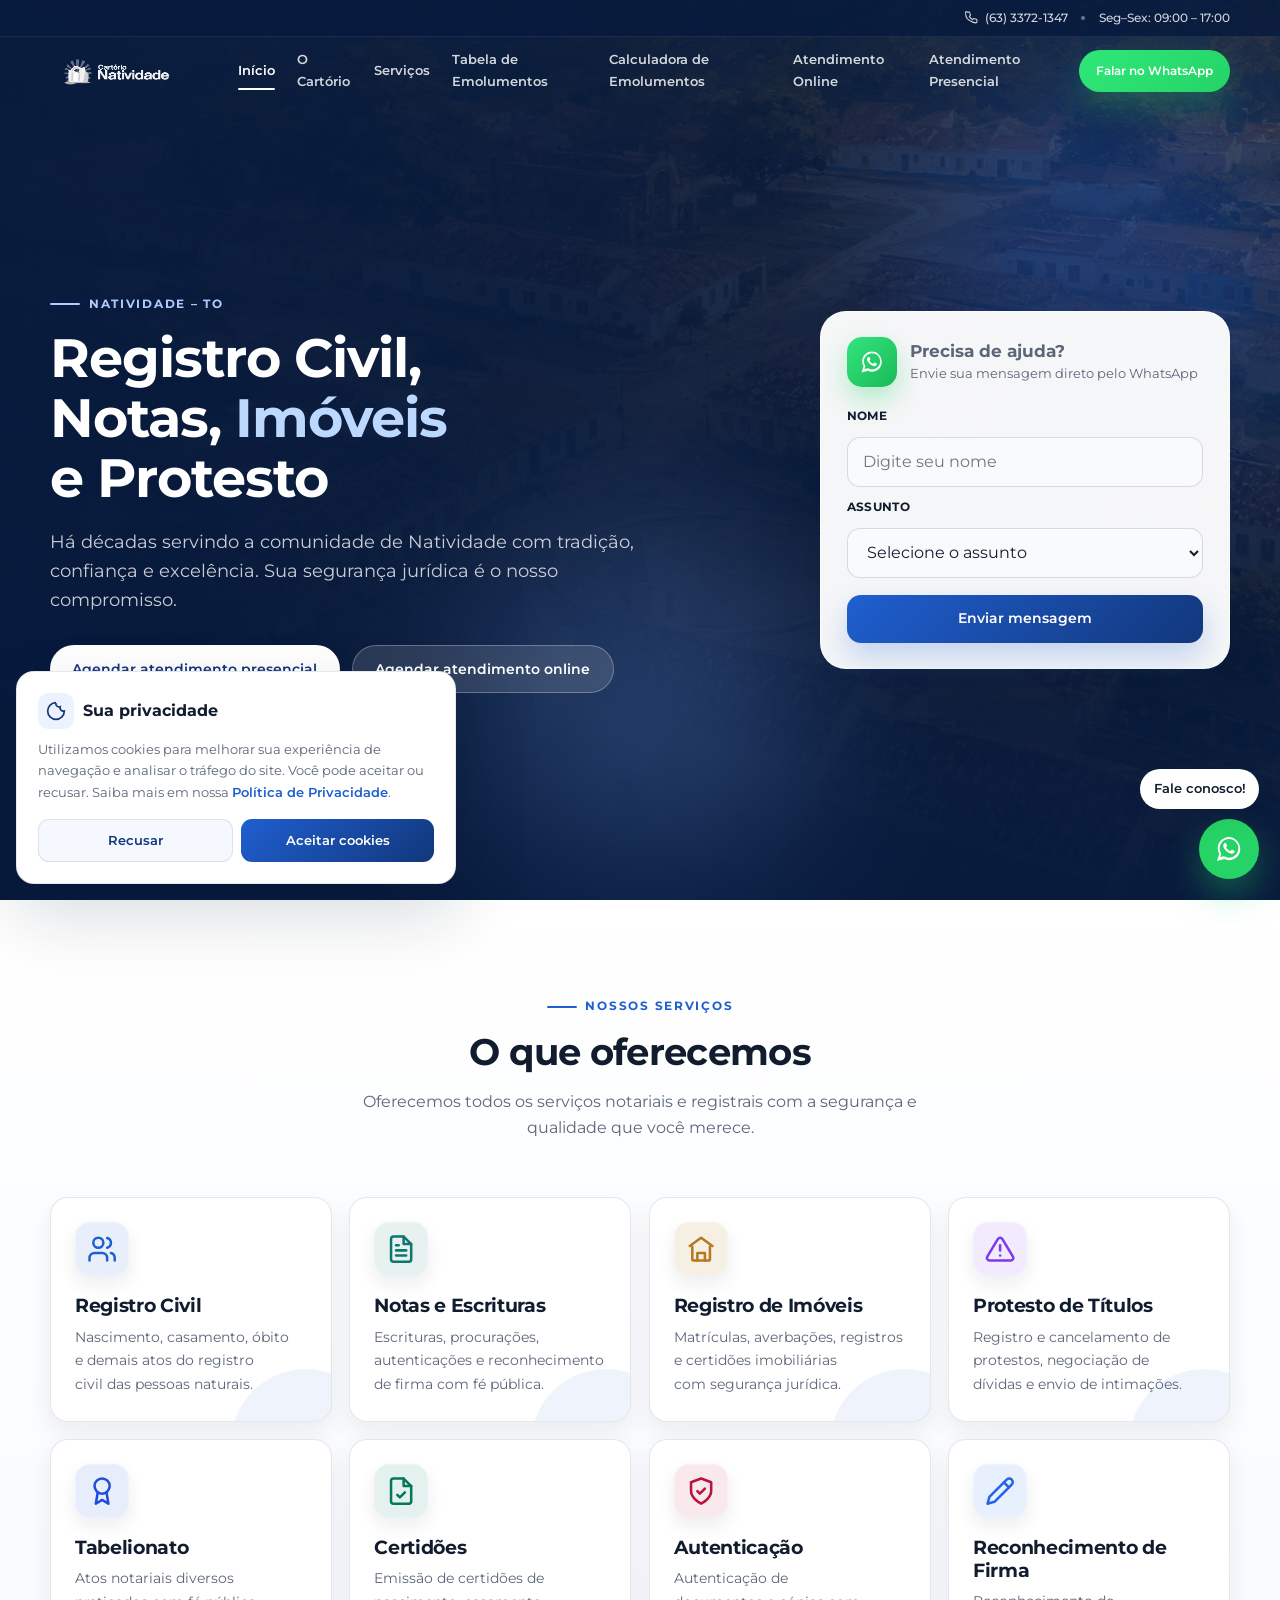
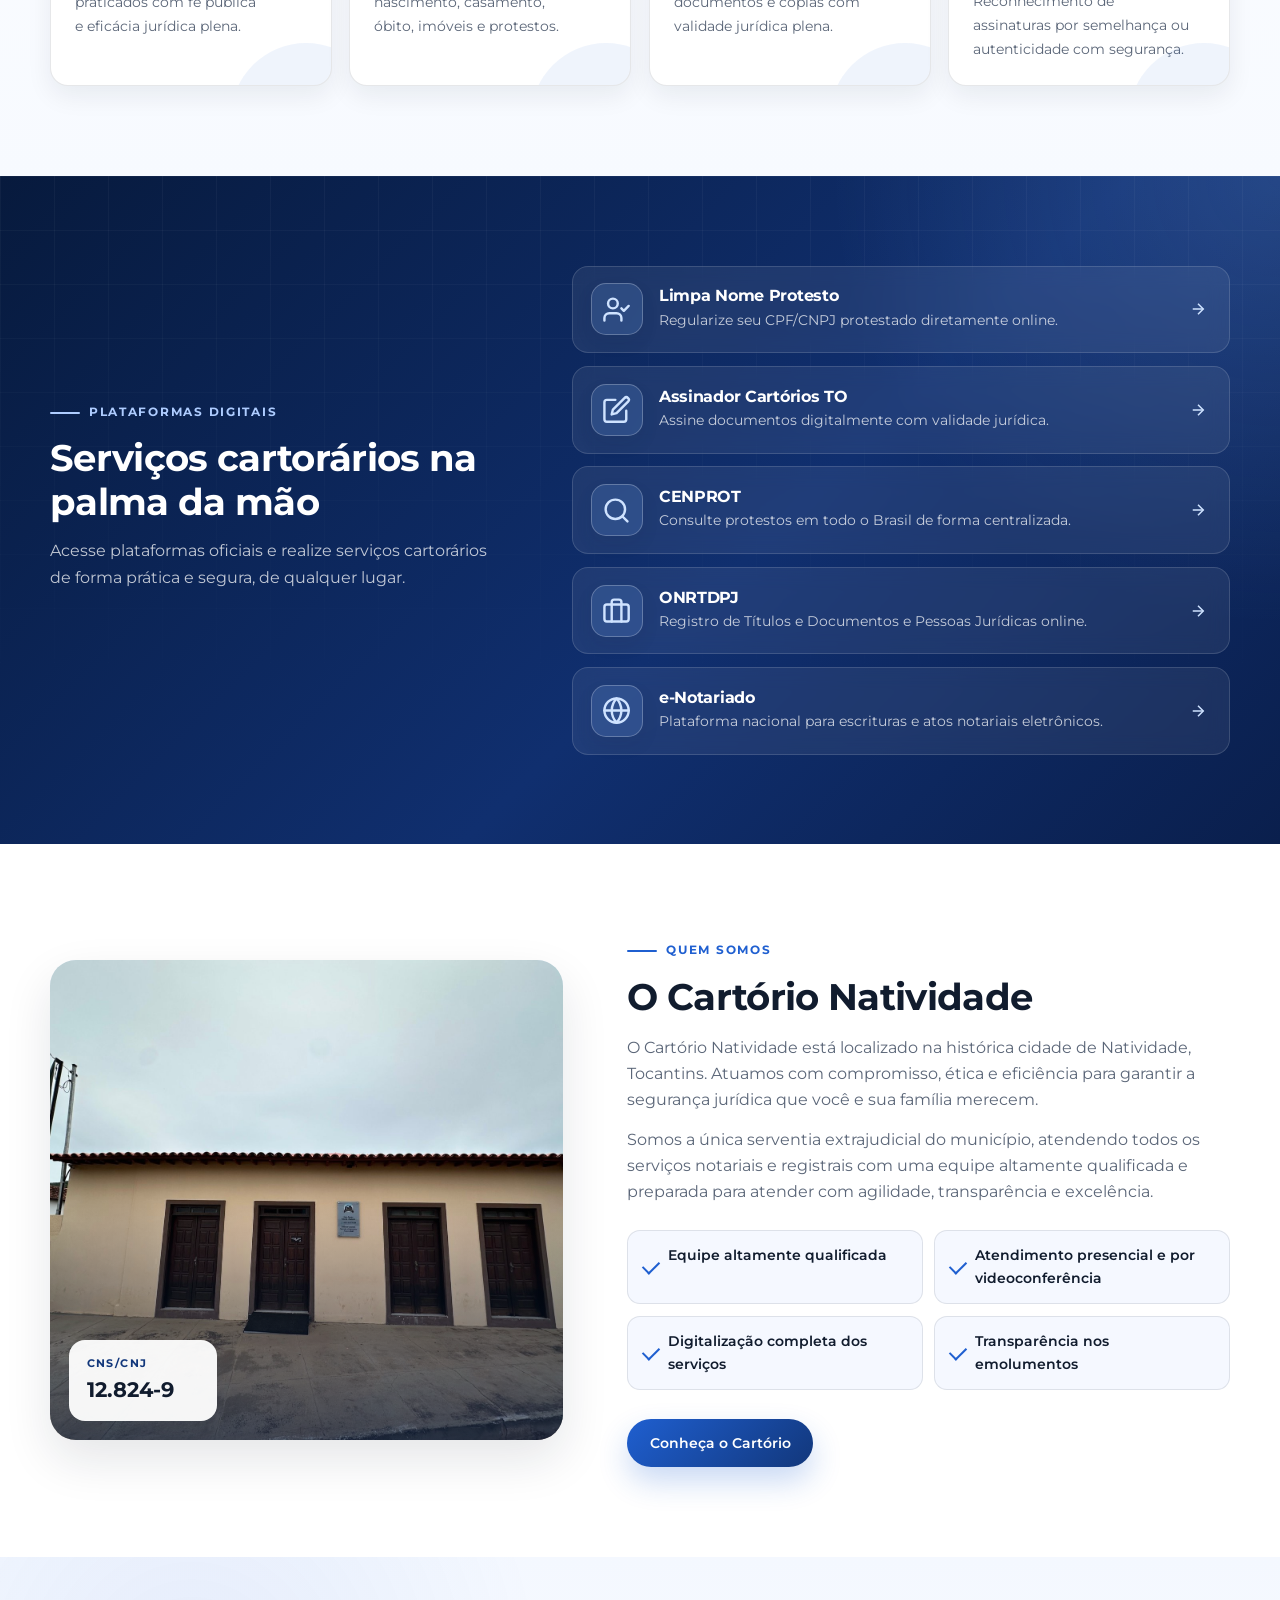
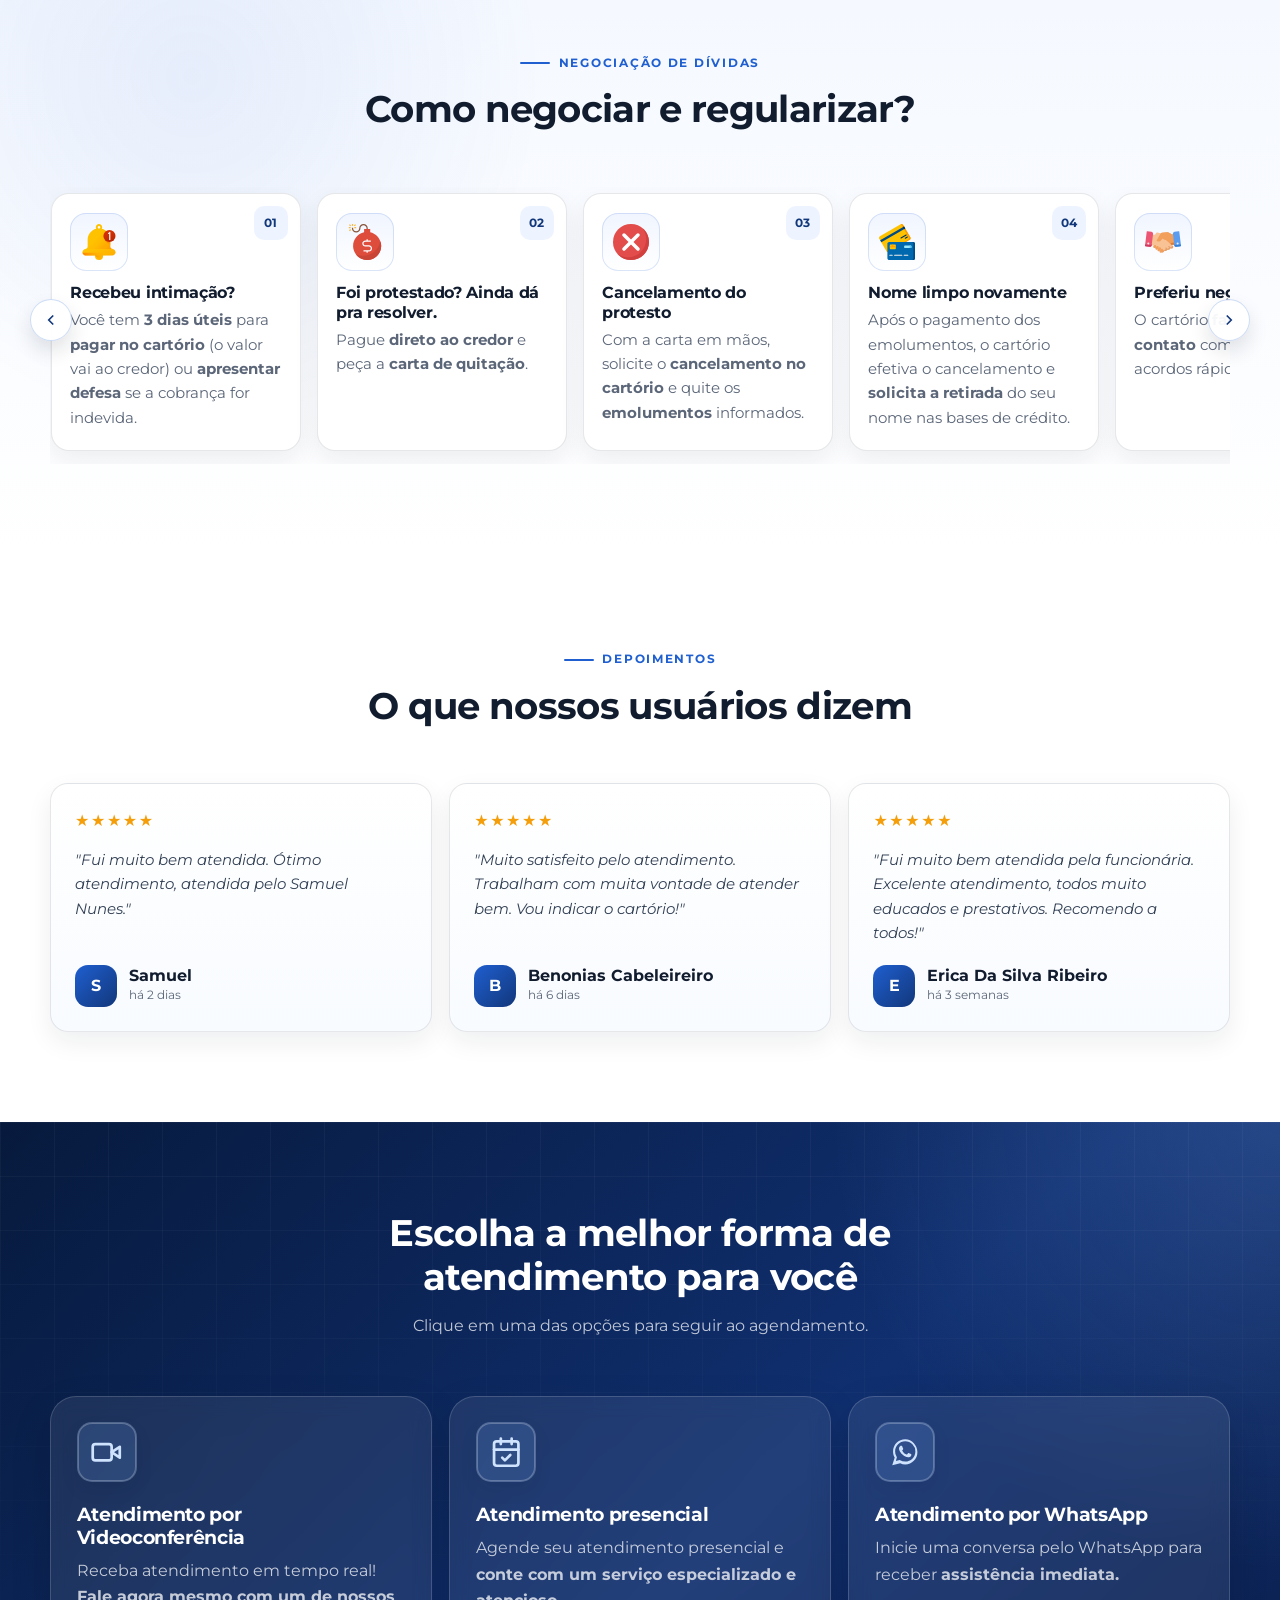
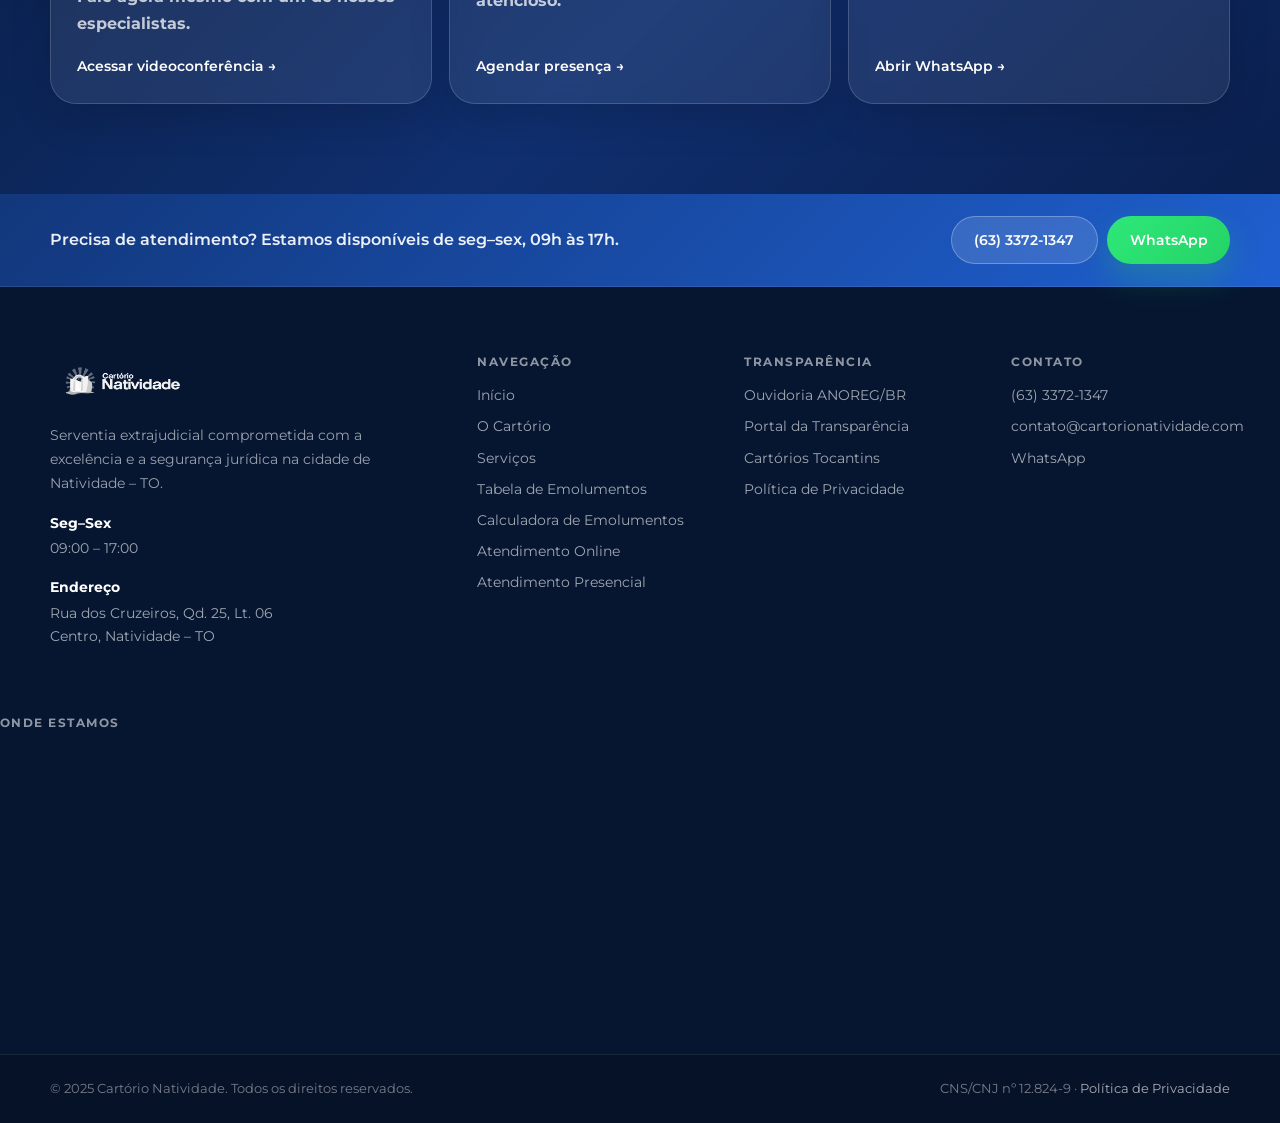
==== commit 4feb676d: "Add table and calculator menu items plus footer Google Maps embed" ====
--- a/public_html/index.html
+++ b/public_html/index.html
@@ -34,7 +34,7 @@
   <link rel="preload" as="style" href="https://fonts.googleapis.com/css2?family=Montserrat:wght@400;500;600;700&display=swap" onload="this.onload=null;this.rel='stylesheet'">
   <noscript><link rel="stylesheet" href="https://fonts.googleapis.com/css2?family=Montserrat:wght@400;500;600;700&display=swap"></noscript>
 
-  <link rel="stylesheet" href="assets/css/cartorio.css">
+  <link rel="stylesheet" href="assets/css/styles.css">
 
   <script type="application/ld+json">
   {
@@ -92,7 +92,8 @@
         <a href="index.html" class="nav-link active">Início</a>
         <a href="o-cartorio.html" class="nav-link">O Cartório</a>
         <a href="#servicos" class="nav-link">Serviços</a>
-        <a href="emolumentos.html" class="nav-link">Emolumentos</a>
+        <a href="emolumentos.html" class="nav-link">Tabela de Emolumentos</a>
+        <a href="calculadora-emolumentos.html" class="nav-link">Calculadora de Emolumentos</a>
         <a href="atendimento-online.html" class="nav-link">Atendimento Online</a>
         <a href="atendimento-presencial.html" class="nav-link">Atendimento Presencial</a>
       </div>
@@ -111,7 +112,8 @@
         <a href="index.html" class="mobile-link active">Início</a>
         <a href="o-cartorio.html" class="mobile-link">O Cartório</a>
         <a href="#servicos" class="mobile-link">Serviços</a>
-        <a href="emolumentos.html" class="mobile-link">Emolumentos</a>
+        <a href="emolumentos.html" class="mobile-link">Tabela de Emolumentos</a>
+        <a href="calculadora-emolumentos.html" class="mobile-link">Calculadora de Emolumentos</a>
         <a href="atendimento-online.html" class="mobile-link">Atendimento Online</a>
         <a href="atendimento-presencial.html" class="mobile-link">Atendimento Presencial</a>
         <a href="tel:+556333721347" class="mobile-link">(63) 3372-1347</a>
@@ -142,7 +144,7 @@
         <aside class="hero-panel reveal" aria-label="Formulário de contato pelo WhatsApp">
           <div class="hero-panel__top">
             <span class="hero-panel__icon" aria-hidden="true">
-              <svg viewBox="0 0 32 32" class="solid" width="26" height="26" fill="currentColor"><path d="M16.004 3.2C9.376 3.2 3.998 8.576 3.998 15.2c0 2.112.56 4.176 1.616 5.984L3.2 28.8l7.84-2.064A11.73 11.73 0 0 0 16.004 28c6.624 0 12-5.376 12-12s-5.376-12.8-12-12.8Zm0 22.016a9.97 9.97 0 0 1-5.088-1.392l-.368-.208-3.776.992 1.008-3.68-.24-.384A9.92 9.92 0 0 1 6.03 15.2c0-5.504 4.48-9.984 9.984-9.984 2.672 0 5.184 1.04 7.072 2.928A9.925 9.925 0 0 1 25.998 15.2c-.016 5.504-4.496 10.016-9.994 10.016Zm5.472-7.488c-.304-.144-1.776-.88-2.048-.976-.272-.096-.48-.144-.672.144-.192.288-.768.976-.944 1.168-.176.192-.352.224-.656.08-.304-.16-1.264-.464-2.416-1.488-.896-.8-1.504-1.776-1.68-2.08-.176-.288-.016-.448.128-.592.128-.128.304-.352.448-.528.144-.176.192-.304.288-.496.096-.192.048-.368-.032-.528-.08-.144-.672-1.616-.928-2.224-.24-.576-.496-.496-.672-.512h-.576c-.192 0-.528.08-.8.368-.272.288-1.056 1.024-1.056 2.496s1.072 2.896 1.216 3.104c.16.192 2.112 3.232 5.12 4.528.72.304 1.28.496 1.712.624.72.224 1.376.192 1.888.112.576-.08 1.776-.72 2.032-1.424.24-.688.24-1.296.176-1.424-.08-.112-.288-.192-.592-.336Z"/></svg>
+              <svg viewBox="0 0 32 32" class="solid"><path d="M16.004 3.2C9.376 3.2 3.998 8.576 3.998 15.2c0 2.112.56 4.176 1.616 5.984L3.2 28.8l7.84-2.064A11.73 11.73 0 0 0 16.004 28c6.624 0 12-5.376 12-12s-5.376-12.8-12-12.8Zm0 22.016a9.97 9.97 0 0 1-5.088-1.392l-.368-.208-3.776.992 1.008-3.68-.24-.384A9.92 9.92 0 0 1 6.03 15.2c0-5.504 4.48-9.984 9.984-9.984 2.672 0 5.184 1.04 7.072 2.928A9.925 9.925 0 0 1 25.998 15.2c-.016 5.504-4.496 10.016-9.994 10.016Zm5.472-7.488c-.304-.144-1.776-.88-2.048-.976-.272-.096-.48-.144-.672.144-.192.288-.768.976-.944 1.168-.176.192-.352.224-.656.08-.304-.16-1.264-.464-2.416-1.488-.896-.8-1.504-1.776-1.68-2.08-.176-.288-.016-.448.128-.592.128-.128.304-.352.448-.528.144-.176.192-.304.288-.496.096-.192.048-.368-.032-.528-.08-.144-.672-1.616-.928-2.224-.24-.576-.496-.496-.672-.512h-.576c-.192 0-.528.08-.8.368-.272.288-1.056 1.024-1.056 2.496s1.072 2.896 1.216 3.104c.16.192 2.112 3.232 5.12 4.528.72.304 1.28.496 1.712.624.72.224 1.376.192 1.888.112.576-.08 1.776-.72 2.032-1.424.24-.688.24-1.296.176-1.424-.08-.112-.288-.192-.592-.336Z"/></svg>
             </span>
             <div>
               <p class="hero-panel__title">Precisa de ajuda?</p>
@@ -180,56 +182,56 @@
         <div class="services-grid">
           <article class="service-card reveal">
             <span class="icon-badge" style="--ic:#1f5fd0;--ic-bg:rgba(31,95,208,.1)" aria-hidden="true">
-              <svg viewBox="0 0 24 24" width="26" height="26" fill="none" stroke="currentColor" stroke-width="1.9" stroke-linecap="round" stroke-linejoin="round"><path d="M16 21v-2a4 4 0 0 0-4-4H6a4 4 0 0 0-4 4v2"/><circle cx="9" cy="7" r="4"/><path d="M22 21v-2a4 4 0 0 0-3-3.87"/><path d="M16 3.13a4 4 0 0 1 0 7.75"/></svg>
+              <svg viewBox="0 0 24 24"><path d="M16 21v-2a4 4 0 0 0-4-4H6a4 4 0 0 0-4 4v2"/><circle cx="9" cy="7" r="4"/><path d="M22 21v-2a4 4 0 0 0-3-3.87"/><path d="M16 3.13a4 4 0 0 1 0 7.75"/></svg>
             </span>
             <h3>Registro Civil</h3>
             <p>Nascimento, casamento, óbito e demais atos do registro civil das pessoas naturais.</p>
           </article>
           <article class="service-card reveal">
             <span class="icon-badge" style="--ic:#0f766e;--ic-bg:rgba(15,118,110,.1)" aria-hidden="true">
-              <svg viewBox="0 0 24 24" width="26" height="26" fill="none" stroke="currentColor" stroke-width="1.9" stroke-linecap="round" stroke-linejoin="round"><path d="M14 2H6a2 2 0 0 0-2 2v16a2 2 0 0 0 2 2h12a2 2 0 0 0 2-2V8z"/><path d="M14 2v6h6"/><path d="M16 13H8"/><path d="M16 17H8"/><path d="M10 9H8"/></svg>
+              <svg viewBox="0 0 24 24"><path d="M14 2H6a2 2 0 0 0-2 2v16a2 2 0 0 0 2 2h12a2 2 0 0 0 2-2V8z"/><path d="M14 2v6h6"/><path d="M16 13H8"/><path d="M16 17H8"/><path d="M10 9H8"/></svg>
             </span>
             <h3>Notas e Escrituras</h3>
             <p>Escrituras, procurações, autenticações e reconhecimento de firma com fé pública.</p>
           </article>
           <article class="service-card reveal">
             <span class="icon-badge" style="--ic:#b7791f;--ic-bg:rgba(183,121,31,.12)" aria-hidden="true">
-              <svg viewBox="0 0 24 24" width="26" height="26" fill="none" stroke="currentColor" stroke-width="1.9" stroke-linecap="round" stroke-linejoin="round"><path d="M3 9.5 12 3l9 6.5"/><path d="M5 10v10a1 1 0 0 0 1 1h12a1 1 0 0 0 1-1V10"/><path d="M9 21v-6h6v6"/></svg>
+              <svg viewBox="0 0 24 24"><path d="M3 9.5 12 3l9 6.5"/><path d="M5 10v10a1 1 0 0 0 1 1h12a1 1 0 0 0 1-1V10"/><path d="M9 21v-6h6v6"/></svg>
             </span>
             <h3>Registro de Imóveis</h3>
             <p>Matrículas, averbações, registros e certidões imobiliárias com segurança jurídica.</p>
           </article>
           <article class="service-card reveal">
             <span class="icon-badge" style="--ic:#7c3aed;--ic-bg:rgba(124,58,237,.1)" aria-hidden="true">
-              <svg viewBox="0 0 24 24" width="26" height="26" fill="none" stroke="currentColor" stroke-width="1.9" stroke-linecap="round" stroke-linejoin="round"><path d="M10.29 3.86 1.82 18a2 2 0 0 0 1.71 3h16.94a2 2 0 0 0 1.71-3L13.71 3.86a2 2 0 0 0-3.42 0z"/><line x1="12" y1="9" x2="12" y2="13"/><line x1="12" y1="17" x2="12.01" y2="17"/></svg>
+              <svg viewBox="0 0 24 24"><path d="M10.29 3.86 1.82 18a2 2 0 0 0 1.71 3h16.94a2 2 0 0 0 1.71-3L13.71 3.86a2 2 0 0 0-3.42 0z"/><line x1="12" y1="9" x2="12" y2="13"/><line x1="12" y1="17" x2="12.01" y2="17"/></svg>
             </span>
             <h3>Protesto de Títulos</h3>
             <p>Registro e cancelamento de protestos, negociação de dívidas e envio de intimações.</p>
           </article>
           <article class="service-card reveal">
             <span class="icon-badge" style="--ic:#1d4ed8;--ic-bg:rgba(29,78,216,.1)" aria-hidden="true">
-              <svg viewBox="0 0 24 24" width="26" height="26" fill="none" stroke="currentColor" stroke-width="1.9" stroke-linecap="round" stroke-linejoin="round"><circle cx="12" cy="8" r="6"/><path d="M15.477 12.89 17 22l-5-3-5 3 1.523-9.11"/></svg>
+              <svg viewBox="0 0 24 24"><circle cx="12" cy="8" r="6"/><path d="M15.477 12.89 17 22l-5-3-5 3 1.523-9.11"/></svg>
             </span>
             <h3>Tabelionato</h3>
             <p>Atos notariais diversos praticados com fé pública e eficácia jurídica plena.</p>
           </article>
           <article class="service-card reveal">
             <span class="icon-badge" style="--ic:#047857;--ic-bg:rgba(4,120,87,.1)" aria-hidden="true">
-              <svg viewBox="0 0 24 24" width="26" height="26" fill="none" stroke="currentColor" stroke-width="1.9" stroke-linecap="round" stroke-linejoin="round"><path d="M14 2H6a2 2 0 0 0-2 2v16a2 2 0 0 0 2 2h12a2 2 0 0 0 2-2V8z"/><path d="M14 2v6h6"/><path d="m9 15 2 2 4-4"/></svg>
+              <svg viewBox="0 0 24 24"><path d="M14 2H6a2 2 0 0 0-2 2v16a2 2 0 0 0 2 2h12a2 2 0 0 0 2-2V8z"/><path d="M14 2v6h6"/><path d="m9 15 2 2 4-4"/></svg>
             </span>
             <h3>Certidões</h3>
             <p>Emissão de certidões de nascimento, casamento, óbito, imóveis e protestos.</p>
           </article>
           <article class="service-card reveal">
             <span class="icon-badge" style="--ic:#be123c;--ic-bg:rgba(190,18,60,.09)" aria-hidden="true">
-              <svg viewBox="0 0 24 24" width="26" height="26" fill="none" stroke="currentColor" stroke-width="1.9" stroke-linecap="round" stroke-linejoin="round"><path d="M12 22s8-4 8-10V5l-8-3-8 3v7c0 6 8 10 8 10z"/><path d="m9 12 2 2 4-4"/></svg>
+              <svg viewBox="0 0 24 24"><path d="M12 22s8-4 8-10V5l-8-3-8 3v7c0 6 8 10 8 10z"/><path d="m9 12 2 2 4-4"/></svg>
             </span>
             <h3>Autenticação</h3>
             <p>Autenticação de documentos e cópias com validade jurídica plena.</p>
           </article>
           <article class="service-card reveal">
             <span class="icon-badge" style="--ic:#2563eb;--ic-bg:rgba(37,99,235,.1)" aria-hidden="true">
-              <svg viewBox="0 0 24 24" width="26" height="26" fill="none" stroke="currentColor" stroke-width="1.9" stroke-linecap="round" stroke-linejoin="round"><path d="M17 3a2.85 2.83 0 1 1 4 4L7.5 20.5 2 22l1.5-5.5z"/><path d="m15 5 4 4"/></svg>
+              <svg viewBox="0 0 24 24"><path d="M17 3a2.85 2.83 0 1 1 4 4L7.5 20.5 2 22l1.5-5.5z"/><path d="m15 5 4 4"/></svg>
             </span>
             <h3>Reconhecimento de Firma</h3>
             <p>Reconhecimento de assinaturas por semelhança ou autenticidade com segurança.</p>
@@ -249,53 +251,53 @@
         <div class="digital-cards">
           <a href="https://www.limpanomeprotesto.com.br/" target="_blank" rel="noopener noreferrer" class="digital-card reveal">
             <span class="icon-badge" aria-hidden="true">
-              <svg viewBox="0 0 24 24" width="26" height="26" fill="none" stroke="currentColor" stroke-width="1.9" stroke-linecap="round" stroke-linejoin="round"><path d="M16 21v-2a4 4 0 0 0-4-4H6a4 4 0 0 0-4 4v2"/><circle cx="9" cy="7" r="4"/><path d="m16 11 2 2 4-4"/></svg>
+              <svg viewBox="0 0 24 24"><path d="M16 21v-2a4 4 0 0 0-4-4H6a4 4 0 0 0-4 4v2"/><circle cx="9" cy="7" r="4"/><path d="m16 11 2 2 4-4"/></svg>
             </span>
             <div>
               <h3>Limpa Nome Protesto</h3>
               <p>Regularize seu CPF/CNPJ protestado diretamente online.</p>
             </div>
-            <span class="digital-card__arrow" aria-hidden="true"><svg viewBox="0 0 24 24" width="26" height="26" fill="none" stroke="currentColor" stroke-width="1.9" stroke-linecap="round" stroke-linejoin="round"><path d="M5 12h14"/><path d="m12 5 7 7-7 7"/></svg></span>
+            <span class="digital-card__arrow" aria-hidden="true"><svg viewBox="0 0 24 24"><path d="M5 12h14"/><path d="m12 5 7 7-7 7"/></svg></span>
           </a>
           <a href="https://assinador.cartoriostocantins.com.br/" target="_blank" rel="noopener noreferrer" class="digital-card reveal">
             <span class="icon-badge" aria-hidden="true">
-              <svg viewBox="0 0 24 24" width="26" height="26" fill="none" stroke="currentColor" stroke-width="1.9" stroke-linecap="round" stroke-linejoin="round"><path d="M11 4H4a2 2 0 0 0-2 2v14a2 2 0 0 0 2 2h14a2 2 0 0 0 2-2v-7"/><path d="M18.5 2.5a2.12 2.12 0 0 1 3 3L12 15l-4 1 1-4z"/></svg>
+              <svg viewBox="0 0 24 24"><path d="M11 4H4a2 2 0 0 0-2 2v14a2 2 0 0 0 2 2h14a2 2 0 0 0 2-2v-7"/><path d="M18.5 2.5a2.12 2.12 0 0 1 3 3L12 15l-4 1 1-4z"/></svg>
             </span>
             <div>
               <h3>Assinador Cartórios TO</h3>
               <p>Assine documentos digitalmente com validade jurídica.</p>
             </div>
-            <span class="digital-card__arrow" aria-hidden="true"><svg viewBox="0 0 24 24" width="26" height="26" fill="none" stroke="currentColor" stroke-width="1.9" stroke-linecap="round" stroke-linejoin="round"><path d="M5 12h14"/><path d="m12 5 7 7-7 7"/></svg></span>
+            <span class="digital-card__arrow" aria-hidden="true"><svg viewBox="0 0 24 24"><path d="M5 12h14"/><path d="m12 5 7 7-7 7"/></svg></span>
           </a>
           <a href="https://www.pesquisaprotesto.com.br/" target="_blank" rel="noopener noreferrer" class="digital-card reveal">
             <span class="icon-badge" aria-hidden="true">
-              <svg viewBox="0 0 24 24" width="26" height="26" fill="none" stroke="currentColor" stroke-width="1.9" stroke-linecap="round" stroke-linejoin="round"><circle cx="11" cy="11" r="8"/><path d="m21 21-4.3-4.3"/></svg>
+              <svg viewBox="0 0 24 24"><circle cx="11" cy="11" r="8"/><path d="m21 21-4.3-4.3"/></svg>
             </span>
             <div>
               <h3>CENPROT</h3>
               <p>Consulte protestos em todo o Brasil de forma centralizada.</p>
             </div>
-            <span class="digital-card__arrow" aria-hidden="true"><svg viewBox="0 0 24 24" width="26" height="26" fill="none" stroke="currentColor" stroke-width="1.9" stroke-linecap="round" stroke-linejoin="round"><path d="M5 12h14"/><path d="m12 5 7 7-7 7"/></svg></span>
+            <span class="digital-card__arrow" aria-hidden="true"><svg viewBox="0 0 24 24"><path d="M5 12h14"/><path d="m12 5 7 7-7 7"/></svg></span>
           </a>
           <a href="https://www.rtdbrasil.org.br/" target="_blank" rel="noopener noreferrer" class="digital-card reveal">
             <span class="icon-badge" aria-hidden="true">
-              <svg viewBox="0 0 24 24" width="26" height="26" fill="none" stroke="currentColor" stroke-width="1.9" stroke-linecap="round" stroke-linejoin="round"><rect x="2" y="7" width="20" height="14" rx="2"/><path d="M16 21V5a2 2 0 0 0-2-2h-4a2 2 0 0 0-2 2v16"/></svg>
+              <svg viewBox="0 0 24 24"><rect x="2" y="7" width="20" height="14" rx="2"/><path d="M16 21V5a2 2 0 0 0-2-2h-4a2 2 0 0 0-2 2v16"/></svg>
             </span>
             <div>
               <h3>ONRTDPJ</h3>
               <p>Registro de Títulos e Documentos e Pessoas Jurídicas online.</p>
             </div>
-            <span class="digital-card__arrow" aria-hidden="true"><svg viewBox="0 0 24 24" width="26" height="26" fill="none" stroke="currentColor" stroke-width="1.9" stroke-linecap="round" stroke-linejoin="round"><path d="M5 12h14"/><path d="m12 5 7 7-7 7"/></svg></span>
+            <span class="digital-card__arrow" aria-hidden="true"><svg viewBox="0 0 24 24"><path d="M5 12h14"/><path d="m12 5 7 7-7 7"/></svg></span>
           </a>
           <a href="https://www.e-notariado.org.br/" target="_blank" rel="noopener noreferrer" class="digital-card reveal">
             <span class="icon-badge" aria-hidden="true">
-              <svg viewBox="0 0 24 24" width="26" height="26" fill="none" stroke="currentColor" stroke-width="1.9" stroke-linecap="round" stroke-linejoin="round"><circle cx="12" cy="12" r="10"/><path d="M2 12h20"/><path d="M12 2a15.3 15.3 0 0 1 4 10 15.3 15.3 0 0 1-4 10 15.3 15.3 0 0 1-4-10 15.3 15.3 0 0 1 4-10z"/></svg>
+              <svg viewBox="0 0 24 24"><circle cx="12" cy="12" r="10"/><path d="M2 12h20"/><path d="M12 2a15.3 15.3 0 0 1 4 10 15.3 15.3 0 0 1-4 10 15.3 15.3 0 0 1-4-10 15.3 15.3 0 0 1 4-10z"/></svg>
             </span>
             <div>
               <h3>e-Notariado</h3>
               <p>Plataforma nacional para escrituras e atos notariais eletrônicos.</p>
             </div>
-            <span class="digital-card__arrow" aria-hidden="true"><svg viewBox="0 0 24 24" width="26" height="26" fill="none" stroke="currentColor" stroke-width="1.9" stroke-linecap="round" stroke-linejoin="round"><path d="M5 12h14"/><path d="m12 5 7 7-7 7"/></svg></span>
+            <span class="digital-card__arrow" aria-hidden="true"><svg viewBox="0 0 24 24"><path d="M5 12h14"/><path d="m12 5 7 7-7 7"/></svg></span>
           </a>
         </div>
       </div>
@@ -327,50 +329,63 @@
       </div>
     </section>
 
-    <section class="debt section" aria-label="Timeline de Protesto e Negociação" id="timeline-protesto">
+    <section class="debt section" aria-label="Carrossel de Protesto e Negociação" id="timeline-protesto">
       <div class="container">
         <div class="section-head reveal">
           <span class="eyebrow">Negociação de Dívidas</span>
           <h2>Como negociar e regularizar?</h2>
         </div>
 
-        <ol class="timeline" role="list">
-          <li class="timeline__item reveal">
-            <article class="timeline__card">
-              <span class="timeline__number" aria-hidden="true">01</span>
+        <div class="debt-carousel reveal">
+          <button class="debt-carousel__btn debt-carousel__btn--prev" id="debtPrev" aria-label="Voltar etapa">
+            <svg viewBox="0 0 24 24"><path d="m15 18-6-6 6-6"/></svg>
+          </button>
+          <ol class="debt-carousel__track" id="debtTrack" role="list">
+            <li class="debt-step">
+              <article class="debt-step__card">
+                <span class="debt-step__icon" aria-hidden="true"><img src="assets/icons/Recebeu intimação.svg" alt="" loading="lazy"></span>
+                <span class="debt-step__number" aria-hidden="true">01</span>
               <h3>Recebeu intimação?</h3>
               <p>Você tem <strong>3 dias úteis</strong> para <strong>pagar no cartório</strong> (o valor vai ao credor) ou <strong>apresentar defesa</strong> se a cobrança for indevida.</p>
-            </article>
-          </li>
-          <li class="timeline__item reveal">
-            <article class="timeline__card">
-              <span class="timeline__number" aria-hidden="true">02</span>
+              </article>
+            </li>
+            <li class="debt-step">
+              <article class="debt-step__card">
+                <span class="debt-step__icon" aria-hidden="true"><img src="assets/icons/Foi protestado.svg" alt="" loading="lazy"></span>
+                <span class="debt-step__number" aria-hidden="true">02</span>
               <h3>Foi protestado? Ainda dá pra resolver.</h3>
               <p>Pague <strong>direto ao credor</strong> e peça a <strong>carta de quitação</strong>.</p>
-            </article>
-          </li>
-          <li class="timeline__item reveal">
-            <article class="timeline__card">
-              <span class="timeline__number" aria-hidden="true">03</span>
+              </article>
+            </li>
+            <li class="debt-step">
+              <article class="debt-step__card">
+                <span class="debt-step__icon" aria-hidden="true"><img src="assets/icons/Cancelamento do protesto.svg" alt="" loading="lazy"></span>
+                <span class="debt-step__number" aria-hidden="true">03</span>
               <h3>Cancelamento do protesto</h3>
               <p>Com a carta em mãos, solicite o <strong>cancelamento no cartório</strong> e quite os <strong>emolumentos</strong> informados.</p>
-            </article>
-          </li>
-          <li class="timeline__item reveal">
-            <article class="timeline__card">
-              <span class="timeline__number" aria-hidden="true">04</span>
+              </article>
+            </li>
+            <li class="debt-step">
+              <article class="debt-step__card">
+                <span class="debt-step__icon" aria-hidden="true"><img src="assets/icons/Nome limpo.svg" alt="" loading="lazy"></span>
+                <span class="debt-step__number" aria-hidden="true">04</span>
               <h3>Nome limpo novamente</h3>
               <p>Após o pagamento dos emolumentos, o cartório efetiva o cancelamento e <strong>solicita a retirada</strong> do seu nome nas bases de crédito.</p>
-            </article>
-          </li>
-          <li class="timeline__item reveal">
-            <article class="timeline__card">
-              <span class="timeline__number" aria-hidden="true">05</span>
+              </article>
+            </li>
+            <li class="debt-step">
+              <article class="debt-step__card">
+                <span class="debt-step__icon" aria-hidden="true"><img src="assets/icons/Preferiu negociar.svg" alt="" loading="lazy"></span>
+                <span class="debt-step__number" aria-hidden="true">05</span>
               <h3>Preferiu negociar?</h3>
               <p>O cartório <strong>facilita o contato</strong> com o credor para acordos rápidos e seguros.</p>
-            </article>
-          </li>
-        </ol>
+              </article>
+            </li>
+          </ol>
+          <button class="debt-carousel__btn debt-carousel__btn--next" id="debtNext" aria-label="Avançar etapa">
+            <svg viewBox="0 0 24 24"><path d="m9 6 6 6-6 6"/></svg>
+          </button>
+        </div>
       </div>
     </section>
 
@@ -429,7 +444,7 @@
         <div class="attendance-grid">
           <a class="attendance-card reveal" href="atendimento-online.html" aria-label="Atendimento por Videoconferência">
             <span class="icon-badge" aria-hidden="true">
-              <svg viewBox="0 0 24 24" width="26" height="26" fill="none" stroke="currentColor" stroke-width="1.9" stroke-linecap="round" stroke-linejoin="round"><path d="m22 8-6 4 6 4V8z"/><rect x="2" y="6" width="14" height="12" rx="2"/></svg>
+              <svg viewBox="0 0 24 24"><path d="m22 8-6 4 6 4V8z"/><rect x="2" y="6" width="14" height="12" rx="2"/></svg>
             </span>
             <h3>Atendimento por Videoconferência</h3>
             <p>Receba atendimento em tempo real! <strong>Fale agora mesmo com um de nossos especialistas.</strong></p>
@@ -437,7 +452,7 @@
           </a>
           <a class="attendance-card reveal" href="atendimento-presencial.html" aria-label="Atendimento presencial">
             <span class="icon-badge" aria-hidden="true">
-              <svg viewBox="0 0 24 24" width="26" height="26" fill="none" stroke="currentColor" stroke-width="1.9" stroke-linecap="round" stroke-linejoin="round"><rect x="3" y="4" width="18" height="18" rx="2"/><path d="M16 2v4"/><path d="M8 2v4"/><path d="M3 10h18"/><path d="m9 16 2 2 4-4"/></svg>
+              <svg viewBox="0 0 24 24"><rect x="3" y="4" width="18" height="18" rx="2"/><path d="M16 2v4"/><path d="M8 2v4"/><path d="M3 10h18"/><path d="m9 16 2 2 4-4"/></svg>
             </span>
             <h3>Atendimento presencial</h3>
             <p>Agende seu atendimento presencial e <strong>conte com um serviço especializado e atencioso.</strong></p>
@@ -445,7 +460,7 @@
           </a>
           <a class="attendance-card reveal" href="https://wa.me/5563992876354?text=Ol%C3%A1,%20eu%20vim%20do%20site%20e%20preciso%20de%20ajuda%20" target="_blank" rel="noopener noreferrer" aria-label="Atendimento por WhatsApp (abrirá em nova aba)">
             <span class="icon-badge" aria-hidden="true">
-              <svg viewBox="0 0 32 32" class="solid" width="26" height="26" fill="currentColor"><path d="M16.004 3.2C9.376 3.2 3.998 8.576 3.998 15.2c0 2.112.56 4.176 1.616 5.984L3.2 28.8l7.84-2.064A11.73 11.73 0 0 0 16.004 28c6.624 0 12-5.376 12-12s-5.376-12.8-12-12.8Zm0 22.016a9.97 9.97 0 0 1-5.088-1.392l-.368-.208-3.776.992 1.008-3.68-.24-.384A9.92 9.92 0 0 1 6.03 15.2c0-5.504 4.48-9.984 9.984-9.984 2.672 0 5.184 1.04 7.072 2.928A9.925 9.925 0 0 1 25.998 15.2c-.016 5.504-4.496 10.016-9.994 10.016Zm5.472-7.488c-.304-.144-1.776-.88-2.048-.976-.272-.096-.48-.144-.672.144-.192.288-.768.976-.944 1.168-.176.192-.352.224-.656.08-.304-.16-1.264-.464-2.416-1.488-.896-.8-1.504-1.776-1.68-2.08-.176-.288-.016-.448.128-.592.128-.128.304-.352.448-.528.144-.176.192-.304.288-.496.096-.192.048-.368-.032-.528-.08-.144-.672-1.616-.928-2.224-.24-.576-.496-.496-.672-.512h-.576c-.192 0-.528.08-.8.368-.272.288-1.056 1.024-1.056 2.496s1.072 2.896 1.216 3.104c.16.192 2.112 3.232 5.12 4.528.72.304 1.28.496 1.712.624.72.224 1.376.192 1.888.112.576-.08 1.776-.72 2.032-1.424.24-.688.24-1.296.176-1.424-.08-.112-.288-.192-.592-.336Z"/></svg>
+              <svg viewBox="0 0 32 32" class="solid"><path d="M16.004 3.2C9.376 3.2 3.998 8.576 3.998 15.2c0 2.112.56 4.176 1.616 5.984L3.2 28.8l7.84-2.064A11.73 11.73 0 0 0 16.004 28c6.624 0 12-5.376 12-12s-5.376-12.8-12-12.8Zm0 22.016a9.97 9.97 0 0 1-5.088-1.392l-.368-.208-3.776.992 1.008-3.68-.24-.384A9.92 9.92 0 0 1 6.03 15.2c0-5.504 4.48-9.984 9.984-9.984 2.672 0 5.184 1.04 7.072 2.928A9.925 9.925 0 0 1 25.998 15.2c-.016 5.504-4.496 10.016-9.994 10.016Zm5.472-7.488c-.304-.144-1.776-.88-2.048-.976-.272-.096-.48-.144-.672.144-.192.288-.768.976-.944 1.168-.176.192-.352.224-.656.08-.304-.16-1.264-.464-2.416-1.488-.896-.8-1.504-1.776-1.68-2.08-.176-.288-.016-.448.128-.592.128-.128.304-.352.448-.528.144-.176.192-.304.288-.496.096-.192.048-.368-.032-.528-.08-.144-.672-1.616-.928-2.224-.24-.576-.496-.496-.672-.512h-.576c-.192 0-.528.08-.8.368-.272.288-1.056 1.024-1.056 2.496s1.072 2.896 1.216 3.104c.16.192 2.112 3.232 5.12 4.528.72.304 1.28.496 1.712.624.72.224 1.376.192 1.888.112.576-.08 1.776-.72 2.032-1.424.24-.688.24-1.296.176-1.424-.08-.112-.288-.192-.592-.336Z"/></svg>
             </span>
             <h3>Atendimento por WhatsApp</h3>
             <p>Inicie uma conversa pelo WhatsApp para receber <strong>assistência imediata.</strong></p>
@@ -489,7 +504,8 @@
           <a href="index.html">Início</a>
           <a href="o-cartorio.html">O Cartório</a>
           <a href="#servicos">Serviços</a>
-          <a href="emolumentos.html">Emolumentos</a>
+          <a href="emolumentos.html">Tabela de Emolumentos</a>
+          <a href="calculadora-emolumentos.html">Calculadora de Emolumentos</a>
           <a href="atendimento-online.html">Atendimento Online</a>
           <a href="atendimento-presencial.html">Atendimento Presencial</a>
         </nav>
@@ -515,6 +531,12 @@
       </div>
     </div>
 
+
+      <div class="footer__col footer__col--map">
+        <h4>Onde Estamos</h4>
+        <iframe src="https://www.google.com/maps/embed?pb=!1m18!1m12!1m3!1d3535.445494261962!2d-47.724741699999996!3d-11.708966400000001!2m3!1f0!2f0!3f0!3m2!1i1024!2i768!4f13.1!3m3!1m2!1s0x9339c90091300731%3A0x9b3cb95b35513ab0!2sCart%C3%B3rio%20Natividade!5e1!3m2!1spt-BR!2sbr!4v1778897455800!5m2!1spt-BR!2sbr" width="400" height="300" style="border:0; width:100%; max-width:380px; border-radius:14px;" allowfullscreen="" loading="lazy" referrerpolicy="no-referrer-when-downgrade"></iframe>
+      </div>
+
     <div class="footer__bottom">
       <div class="container footer__bottom-inner">
         <p>© 2025 Cartório Natividade. Todos os direitos reservados.</p>
@@ -533,7 +555,7 @@
   <div class="cookie-banner" id="cookieBanner" role="dialog" aria-live="polite" aria-label="Aviso de cookies">
     <div class="cookie-banner__head">
       <span class="cookie-banner__icon" aria-hidden="true">
-        <svg viewBox="0 0 24 24" width="26" height="26" fill="none" stroke="currentColor" stroke-width="1.9" stroke-linecap="round" stroke-linejoin="round"><path d="M12 2a10 10 0 1 0 10 10 4 4 0 0 1-5-5 4 4 0 0 1-5-5"/><path d="M8.5 8.5h.01"/><path d="M16 15.5h.01"/><path d="M12 12h.01"/><path d="M11 17h.01"/><path d="M7 14h.01"/></svg>
+        <svg viewBox="0 0 24 24"><path d="M12 2a10 10 0 1 0 10 10 4 4 0 0 1-5-5 4 4 0 0 1-5-5"/><path d="M8.5 8.5h.01"/><path d="M16 15.5h.01"/><path d="M12 12h.01"/><path d="M11 17h.01"/><path d="M7 14h.01"/></svg>
       </span>
       <span class="cookie-banner__title">Sua privacidade</span>
     </div>
@@ -549,6 +571,6 @@
     <div vw-plugin-wrapper><div class="vw-plugin-top-wrapper"></div></div>
   </div>
 
-  <script src="assets/js/cartorio.js" defer></script>
+  <script src="assets/js/script.js" defer></script>
 </body>
 </html>
--- a/public_html/assets/css/styles.css
+++ b/public_html/assets/css/styles.css
@@ -0,0 +1,1523 @@
+/* ============================================================
+   Cartório Natividade — folha de estilos unificada
+   Identidade institucional · layout moderno e sóbrio
+   ============================================================ */
+
+:root {
+  --primary: #12377b;
+  --primary-2: #1f5fd0;
+  --primary-3: #7fb2ff;
+  --navy: #071a3d;
+  --ink: #111c2e;
+  --muted: #5b6678;
+  --soft: #f5f8ff;
+  --soft-2: #ecf3ff;
+  --white: #ffffff;
+  --border: rgba(15, 23, 42, .1);
+  --whatsapp: #25d366;
+  --shadow-sm: 0 10px 26px rgba(15, 23, 42, .07);
+  --shadow-md: 0 20px 48px rgba(15, 23, 42, .11);
+  --shadow-lg: 0 30px 72px rgba(15, 23, 42, .16);
+  --radius: 18px;
+  --radius-lg: 26px;
+  --container: 1180px;
+  --header-height: 104px;
+}
+
+* { box-sizing: border-box; margin: 0; padding: 0; }
+html { scroll-behavior: smooth; }
+
+body {
+  min-height: 100vh;
+  font-family: 'Montserrat', system-ui, -apple-system, BlinkMacSystemFont, 'Segoe UI', sans-serif;
+  color: var(--ink);
+  background:
+    radial-gradient(circle at top left, rgba(31, 95, 208, .09), transparent 28rem),
+    linear-gradient(180deg, #f8fbff 0%, #ffffff 42%, #f4f7fc 100%);
+  font-size: 16px;
+  line-height: 1.65;
+  font-weight: 400;
+  -webkit-font-smoothing: antialiased;
+  overflow-x: hidden;
+}
+
+img, svg { display: block; max-width: 100%; }
+a { color: inherit; text-decoration: none; }
+ul, ol { list-style: none; }
+button, input, select, textarea { font: inherit; color: inherit; }
+button { border: 0; cursor: pointer; background: none; }
+
+.sr-only {
+  position: absolute;
+  width: 1px; height: 1px;
+  padding: 0; margin: -1px;
+  overflow: hidden;
+  clip: rect(0, 0, 0, 0);
+  white-space: nowrap;
+  border: 0;
+}
+
+.container {
+  width: min(100% - 44px, var(--container));
+  margin-inline: auto;
+}
+
+.section { padding: clamp(60px, 7vw, 100px) 0; position: relative; }
+.section--dark {
+  background:
+    radial-gradient(circle at top right, rgba(127, 178, 255, .2), transparent 28rem),
+    linear-gradient(135deg, #071a3d 0%, #102f6f 58%, #0a1f4d 100%);
+  color: var(--white);
+  overflow: hidden;
+}
+.section--dark::before {
+  content: '';
+  position: absolute;
+  inset: 0;
+  background-image:
+    linear-gradient(rgba(255,255,255,.045) 1px, transparent 1px),
+    linear-gradient(90deg, rgba(255,255,255,.045) 1px, transparent 1px);
+  background-size: 54px 54px;
+  -webkit-mask-image: linear-gradient(to bottom, rgba(0,0,0,.9), transparent 85%);
+  mask-image: linear-gradient(to bottom, rgba(0,0,0,.9), transparent 85%);
+  pointer-events: none;
+}
+
+/* ---------- Tipografia ---------- */
+h1, h2, h3, h4 { line-height: 1.18; letter-spacing: -.018em; font-weight: 700; }
+h1 { font-size: clamp(2.05rem, 4.4vw, 3.35rem); line-height: 1.12; }
+h2 { font-size: clamp(1.6rem, 2.9vw, 2.4rem); }
+h3 { font-size: clamp(1.08rem, 1.5vw, 1.22rem); }
+h4 { font-size: 1rem; }
+p { color: var(--muted); }
+strong { font-weight: 700; color: inherit; }
+
+.eyebrow {
+  display: inline-flex;
+  align-items: center;
+  gap: .55rem;
+  width: fit-content;
+  margin-bottom: .9rem;
+  color: var(--primary-2);
+  font-size: .72rem;
+  font-weight: 700;
+  letter-spacing: .15em;
+  text-transform: uppercase;
+}
+.eyebrow::before {
+  content: '';
+  width: 30px;
+  height: 2px;
+  border-radius: 999px;
+  background: currentColor;
+}
+.eyebrow--light { color: #aeccff; }
+
+.section-head {
+  max-width: 720px;
+  margin: 0 auto clamp(34px, 5vw, 56px);
+  text-align: center;
+}
+.section-head .eyebrow { margin-inline: auto; }
+.section-head p {
+  max-width: 620px;
+  margin: .9rem auto 0;
+  font-size: 1rem;
+}
+.section-head--light p, .section--dark p { color: rgba(255,255,255,.74); }
+
+/* ---------- Botões ---------- */
+.btn {
+  display: inline-flex;
+  align-items: center;
+  justify-content: center;
+  gap: .5rem;
+  min-height: 48px;
+  padding: .8rem 1.4rem;
+  border-radius: 999px;
+  font-size: .88rem;
+  font-weight: 600;
+  line-height: 1;
+  text-align: center;
+  transition: transform .22s ease, box-shadow .22s ease, background .22s ease, color .22s ease;
+  white-space: nowrap;
+}
+.btn svg { width: 16px; height: 16px; }
+.btn:hover { transform: translateY(-2px); }
+.btn:focus-visible { outline: 3px solid rgba(127,178,255,.6); outline-offset: 2px; }
+.btn--primary {
+  color: var(--white);
+  background: linear-gradient(135deg, var(--primary-2), var(--primary));
+  box-shadow: 0 14px 30px rgba(31, 95, 208, .24);
+}
+.btn--primary:hover { box-shadow: 0 20px 42px rgba(31, 95, 208, .32); }
+.btn--white { color: var(--primary); background: var(--white); box-shadow: var(--shadow-sm); }
+.btn--glass {
+  color: var(--white);
+  background: rgba(255,255,255,.13);
+  border: 1px solid rgba(255,255,255,.28);
+  backdrop-filter: blur(12px);
+}
+.btn--glass:hover { background: rgba(255,255,255,.2); }
+.btn--outline {
+  color: var(--primary);
+  background: var(--white);
+  border: 1px solid rgba(31, 95, 208, .3);
+}
+.btn--outline:hover { border-color: var(--primary-2); background: var(--soft); }
+.btn--whatsapp {
+  color: var(--white);
+  background: linear-gradient(135deg, #2ee879, var(--whatsapp));
+  box-shadow: 0 14px 32px rgba(37, 211, 102, .26);
+}
+.btn--full { width: 100%; border-radius: 14px; }
+.btn--sm { min-height: 40px; padding: .55rem 1rem; font-size: .8rem; }
+
+/* ============================================================
+   Cabeçalho
+   ============================================================ */
+.site-header {
+  position: fixed;
+  inset: 0 0 auto 0;
+  z-index: 1000;
+  transition: background .3s ease, box-shadow .3s ease, backdrop-filter .3s ease;
+}
+.site-header.scrolled {
+  background: rgba(255, 255, 255, .92);
+  box-shadow: 0 14px 36px rgba(15, 23, 42, .08);
+  backdrop-filter: blur(16px);
+}
+.site-header.scrolled .topbar { max-height: 0; opacity: 0; padding: 0; border: 0; }
+.site-header.scrolled .nav-link { color: rgba(17, 28, 46, .68); }
+.site-header.scrolled .nav-link:hover,
+.site-header.scrolled .nav-link.active { color: var(--primary); }
+.site-header.scrolled .logo--white { opacity: 0; pointer-events: none; }
+.site-header.scrolled .logo--color { opacity: 1; }
+.site-header.scrolled .menu-toggle { background: rgba(15,23,42,.07); }
+.site-header.scrolled .menu-toggle span { background: var(--ink); }
+
+.topbar {
+  background: rgba(7, 26, 61, .82);
+  border-bottom: 1px solid rgba(255,255,255,.08);
+  transition: max-height .3s ease, opacity .3s ease, padding .3s ease;
+  max-height: 42px;
+  overflow: hidden;
+}
+.topbar__inner {
+  min-height: 36px;
+  display: flex;
+  justify-content: flex-end;
+  align-items: center;
+  gap: .85rem;
+  color: rgba(255,255,255,.82);
+  font-size: .76rem;
+  font-weight: 500;
+}
+.topbar__link { display: inline-flex; align-items: center; gap: .4rem; }
+.topbar__link:hover { color: var(--white); }
+.topbar svg { width: 13px; height: 13px; stroke: currentColor; fill: none; stroke-width: 2; }
+.topbar__dot { width: 4px; height: 4px; border-radius: 50%; background: rgba(255,255,255,.4); }
+
+.nav {
+  height: 68px;
+  display: flex;
+  align-items: center;
+  justify-content: space-between;
+  gap: 1rem;
+}
+.nav-logo { position: relative; width: 172px; height: 46px; flex: 0 0 auto; }
+.logo {
+  position: absolute;
+  inset: 0 auto auto 0;
+  height: 46px;
+  width: auto;
+  transition: opacity .25s ease;
+}
+.logo--color { opacity: 0; }
+.nav-links { display: flex; align-items: center; gap: clamp(.8rem, 1.7vw, 1.55rem); }
+.nav-link {
+  position: relative;
+  color: rgba(255,255,255,.82);
+  font-size: .82rem;
+  font-weight: 600;
+  transition: color .2s ease;
+}
+.nav-link::after {
+  content: '';
+  position: absolute;
+  left: 0; right: 0;
+  bottom: -.5rem;
+  height: 2px;
+  border-radius: 99px;
+  background: currentColor;
+  transform: scaleX(0);
+  transform-origin: right;
+  transition: transform .25s ease;
+}
+.nav-link:hover, .nav-link.active { color: var(--white); }
+.nav-link:hover::after, .nav-link.active::after { transform: scaleX(1); transform-origin: left; }
+.nav-cta { min-height: 42px; padding: .65rem 1.05rem; font-size: .78rem; }
+
+.menu-toggle {
+  display: none;
+  width: 44px; height: 44px;
+  border-radius: 12px;
+  background: rgba(255,255,255,.14);
+  align-items: center;
+  justify-content: center;
+  flex-direction: column;
+  gap: 5px;
+  transition: background .25s ease;
+}
+.menu-toggle span {
+  width: 20px; height: 2px;
+  border-radius: 99px;
+  background: var(--white);
+  transition: transform .25s ease, opacity .25s ease, background .25s ease;
+}
+.menu-toggle.open span:nth-child(1) { transform: translateY(7px) rotate(45deg); }
+.menu-toggle.open span:nth-child(2) { opacity: 0; }
+.menu-toggle.open span:nth-child(3) { transform: translateY(-7px) rotate(-45deg); }
+
+.mobile-menu {
+  display: none;
+  background: rgba(255,255,255,.98);
+  border-top: 1px solid var(--border);
+  border-bottom: 1px solid var(--border);
+  backdrop-filter: blur(16px);
+}
+.mobile-menu__inner { padding: 1rem 0 1.2rem; display: grid; gap: .3rem; }
+.mobile-link {
+  padding: .82rem 1rem;
+  border-radius: 12px;
+  color: var(--ink);
+  font-size: .92rem;
+  font-weight: 600;
+}
+.mobile-link:hover, .mobile-link.active { background: var(--soft-2); color: var(--primary); }
+.mobile-menu__btn { margin-top: .35rem; }
+
+/* ============================================================
+   Hero — página inicial
+   ============================================================ */
+.hero {
+  position: relative;
+  min-height: 100svh;
+  padding: calc(var(--header-height) + 48px) 0 72px;
+  display: grid;
+  align-items: center;
+  overflow: hidden;
+  color: var(--white);
+  background: var(--navy);
+}
+.hero__bg { position: absolute; inset: 0; }
+.hero__bg::after {
+  content: '';
+  position: absolute;
+  inset: 0;
+  background:
+    linear-gradient(90deg, rgba(7,26,61,.97) 0%, rgba(7,26,61,.84) 46%, rgba(7,26,61,.46) 100%),
+    linear-gradient(180deg, rgba(7,26,61,.2), rgba(7,26,61,.96));
+}
+.hero__bg img { width: 100%; height: 100%; object-fit: cover; opacity: .7; }
+.hero__orb {
+  position: absolute;
+  border-radius: 50%;
+  filter: blur(90px);
+  opacity: .6;
+  pointer-events: none;
+}
+.hero__orb--one { width: 420px; height: 420px; background: rgba(31, 95, 208, .55); top: 6%; right: -4%; }
+.hero__orb--two { width: 320px; height: 320px; background: rgba(127, 178, 255, .4); bottom: 4%; left: 38%; }
+.hero__grid {
+  position: relative;
+  z-index: 1;
+  display: grid;
+  grid-template-columns: minmax(0, 1fr) minmax(330px, 410px);
+  gap: clamp(2rem, 5vw, 4.5rem);
+  align-items: center;
+}
+.hero__content h1 { max-width: 12ch; }
+.hero h1 span { color: #bcd8ff; }
+.hero__content p {
+  max-width: 600px;
+  margin-top: 1.2rem;
+  color: rgba(255,255,255,.78);
+  font-size: clamp(1rem, 1.4vw, 1.1rem);
+}
+.hero__actions { margin-top: 1.9rem; display: flex; flex-wrap: wrap; gap: .75rem; }
+
+.hero-panel {
+  padding: clamp(1.2rem, 2vw, 1.7rem);
+  border: 1px solid rgba(255,255,255,.5);
+  border-radius: var(--radius-lg);
+  background: rgba(255,255,255,.96);
+  box-shadow: var(--shadow-lg);
+  color: var(--ink);
+}
+.hero-panel__top {
+  display: flex;
+  align-items: center;
+  gap: .85rem;
+  margin-bottom: 1.25rem;
+}
+.hero-panel__icon {
+  display: grid;
+  place-items: center;
+  width: 50px; height: 50px;
+  flex: 0 0 auto;
+  border-radius: 15px;
+  color: var(--white);
+  background: linear-gradient(135deg, #34e57f, #19b956);
+  box-shadow: 0 12px 26px rgba(37, 211, 102, .32);
+}
+.hero-panel__icon svg { width: 26px; height: 26px; fill: currentColor; }
+.hero-panel__title { font-weight: 700; font-size: 1.05rem; line-height: 1.3; }
+.hero-panel__subtitle { font-size: .82rem; }
+
+.contact-form { display: grid; gap: .65rem; }
+.contact-form label {
+  font-size: .74rem;
+  font-weight: 700;
+  letter-spacing: .03em;
+  text-transform: uppercase;
+  color: var(--ink);
+}
+.contact-form input,
+.contact-form select {
+  width: 100%;
+  min-height: 50px;
+  padding: 0 .95rem;
+  border: 1px solid rgba(15, 23, 42, .14);
+  border-radius: 13px;
+  background: rgba(248, 250, 252, .96);
+  outline: none;
+  transition: border .2s ease, box-shadow .2s ease, background .2s ease;
+}
+.contact-form input:focus,
+.contact-form select:focus {
+  border-color: rgba(31, 95, 208, .55);
+  box-shadow: 0 0 0 4px rgba(31, 95, 208, .1);
+  background: var(--white);
+}
+.contact-form button { margin-top: .4rem; }
+
+/* ============================================================
+   Ícones (SVG inline)
+   ============================================================ */
+.icon-badge {
+  display: grid;
+  place-items: center;
+  flex: 0 0 auto;
+  color: var(--ic, var(--primary-2));
+  background: var(--ic-bg, rgba(31, 95, 208, .1));
+  border-radius: 15px;
+  transition: transform .25s ease;
+}
+.icon-badge svg {
+  width: 56%; height: 56%;
+  stroke: currentColor;
+  fill: none;
+  stroke-width: 1.8;
+  stroke-linecap: round;
+  stroke-linejoin: round;
+}
+.icon-badge svg.solid { fill: currentColor; stroke: none; }
+
+/* ============================================================
+   Serviços
+   ============================================================ */
+.services { background: linear-gradient(180deg, #fff 0%, #f7faff 100%); }
+.services-grid {
+  display: grid;
+  grid-template-columns: repeat(4, minmax(0, 1fr));
+  gap: 1.1rem;
+}
+.service-card {
+  position: relative;
+  display: flex;
+  flex-direction: column;
+  padding: 1.5rem;
+  border: 1px solid var(--border);
+  border-radius: var(--radius);
+  background: var(--white);
+  box-shadow: var(--shadow-sm);
+  overflow: hidden;
+  transition: transform .25s ease, box-shadow .25s ease, border-color .25s ease;
+}
+.service-card::before {
+  content: '';
+  position: absolute;
+  inset: auto -18% -44% auto;
+  width: 150px; height: 150px;
+  border-radius: 50%;
+  background: rgba(31, 95, 208, .07);
+  transition: transform .3s ease;
+}
+.service-card:hover {
+  transform: translateY(-6px);
+  box-shadow: var(--shadow-md);
+  border-color: rgba(31, 95, 208, .22);
+}
+.service-card:hover::before { transform: scale(1.4); }
+.service-card:hover .icon-badge { transform: scale(1.06); }
+.service-card .icon-badge { width: 54px; height: 54px; margin-bottom: 1.1rem; }
+.service-card h3 { margin-bottom: .55rem; }
+.service-card p { font-size: .9rem; }
+
+/* ============================================================
+   Plataformas digitais
+   ============================================================ */
+.digital__grid {
+  position: relative;
+  z-index: 1;
+  display: grid;
+  grid-template-columns: .82fr 1.18fr;
+  gap: clamp(2rem, 5vw, 4rem);
+  align-items: start;
+}
+.digital__intro { position: sticky; top: 130px; }
+.digital__intro p { margin-top: .9rem; font-size: 1rem; }
+.digital-cards { display: grid; gap: .8rem; }
+.digital-card {
+  display: grid;
+  grid-template-columns: 52px 1fr auto;
+  align-items: center;
+  gap: 1rem;
+  padding: 1.05rem 1.15rem;
+  border-radius: 16px;
+  background: rgba(255,255,255,.07);
+  border: 1px solid rgba(255,255,255,.14);
+  backdrop-filter: blur(10px);
+  transition: transform .25s ease, background .25s ease, border-color .25s ease;
+}
+.digital-card:hover {
+  transform: translateX(6px);
+  background: rgba(255,255,255,.13);
+  border-color: rgba(255,255,255,.3);
+}
+.digital-card .icon-badge {
+  width: 52px; height: 52px;
+  color: #cfe3ff;
+  background: rgba(127, 178, 255, .16);
+}
+.digital-card h3 { color: var(--white); font-size: 1rem; }
+.digital-card p { margin-top: .15rem; font-size: .86rem; }
+.digital-card__arrow {
+  display: grid; place-items: center;
+  width: 26px; height: 26px;
+  color: #cfe3ff;
+  transition: transform .25s ease;
+}
+.digital-card__arrow svg { width: 18px; height: 18px; stroke: currentColor; fill: none; stroke-width: 2; }
+.digital-card:hover .digital-card__arrow { transform: translateX(4px); }
+
+/* ============================================================
+   Quem somos
+   ============================================================ */
+.about { background: #fff; }
+.about__grid {
+  display: grid;
+  grid-template-columns: minmax(0, .92fr) minmax(0, 1.08fr);
+  gap: clamp(2rem, 5vw, 4.5rem);
+  align-items: center;
+}
+.about__media {
+  position: relative;
+  min-height: 480px;
+  border-radius: var(--radius-lg);
+  overflow: hidden;
+  box-shadow: var(--shadow-md);
+  background: var(--soft-2);
+}
+.about__media::after {
+  content: '';
+  position: absolute;
+  inset: 0;
+  background: linear-gradient(180deg, transparent 50%, rgba(7,26,61,.66));
+}
+.about__media img { width: 100%; height: 100%; object-fit: cover; position: absolute; inset: 0; }
+.about__stamp {
+  position: absolute;
+  z-index: 1;
+  left: 1.2rem; bottom: 1.2rem;
+  padding: .9rem 1.1rem;
+  min-width: 148px;
+  border-radius: 16px;
+  background: rgba(255,255,255,.95);
+  box-shadow: var(--shadow-sm);
+}
+.about__stamp strong { display: block; color: var(--primary); font-size: .7rem; letter-spacing: .12em; text-transform: uppercase; }
+.about__stamp span { display: block; color: var(--ink); font-size: 1.3rem; font-weight: 700; }
+.about__content h2 { margin-bottom: 1rem; }
+.about__content p + p { margin-top: .8rem; }
+
+.feature-list {
+  display: grid;
+  grid-template-columns: repeat(2, minmax(0, 1fr));
+  gap: .7rem;
+  margin: 1.5rem 0 1.8rem;
+}
+.feature-list li {
+  position: relative;
+  padding: .85rem .9rem .85rem 2.5rem;
+  border: 1px solid var(--border);
+  border-radius: 13px;
+  background: var(--soft);
+  color: var(--ink);
+  font-size: .86rem;
+  font-weight: 600;
+}
+.feature-list li::before {
+  content: '';
+  position: absolute;
+  left: .9rem; top: 50%;
+  width: 14px; height: 8px;
+  border-left: 2.5px solid var(--primary-2);
+  border-bottom: 2.5px solid var(--primary-2);
+  transform: translateY(-65%) rotate(-45deg);
+}
+
+/* ============================================================
+   Carrossel — negociação de dívidas
+   ============================================================ */
+.debt {
+  background:
+    radial-gradient(circle at 15% 20%, rgba(31, 95, 208, .08), transparent 22rem),
+    linear-gradient(180deg, #f4f8ff 0%, #fff 100%);
+}
+.debt-carousel { position: relative; }
+.debt-carousel__track {
+  display: grid;
+  grid-auto-flow: column;
+  grid-auto-columns: minmax(250px, 1fr);
+  gap: 1rem;
+  overflow-x: auto;
+  scroll-snap-type: x mandatory;
+  scroll-behavior: smooth;
+  padding: .4rem .3rem .8rem;
+}
+.debt-carousel__track::-webkit-scrollbar { height: 8px; }
+.debt-carousel__track::-webkit-scrollbar-thumb { background: rgba(31,95,208,.3); border-radius: 999px; }
+.debt-step { scroll-snap-align: start; }
+.debt-step__card {
+  position: relative;
+  height: 100%;
+  min-height: 235px;
+  padding: 1.15rem 1.15rem 1.25rem;
+  border: 1px solid var(--border);
+  border-radius: var(--radius);
+  background: var(--white);
+  box-shadow: var(--shadow-sm);
+  transition: transform .25s ease, box-shadow .25s ease, border-color .25s ease;
+}
+.debt-step__card:hover {
+  transform: translateY(-4px);
+  box-shadow: var(--shadow-md);
+  border-color: rgba(31,95,208,.25);
+}
+.debt-step__icon {
+  display: grid;
+  place-items: center;
+  width: 58px;
+  height: 58px;
+  margin-bottom: .8rem;
+  border-radius: 16px;
+  background: linear-gradient(180deg, #f0f5ff, #fff);
+  box-shadow: inset 0 0 0 1px rgba(31,95,208,.16);
+}
+.debt-step__icon img { width: 36px; height: 36px; object-fit: contain; }
+.debt-step__number {
+  position: absolute;
+  right: 12px; top: 12px;
+  display: grid;
+  place-items: center;
+  width: 34px; height: 34px;
+  border-radius: 10px;
+  background: #eef4ff;
+  color: var(--primary);
+  font-size: .75rem;
+  font-weight: 700;
+}
+.debt-step__card h3 { margin-bottom: .35rem; font-size: 1.03rem; }
+.debt-step__card p { font-size: .92rem; }
+.debt-carousel__btn {
+  position: absolute;
+  top: calc(50% - 26px);
+  z-index: 2;
+  display: grid;
+  place-items: center;
+  width: 42px; height: 42px;
+  border-radius: 50%;
+  color: var(--primary);
+  background: rgba(255,255,255,.95);
+  border: 1px solid rgba(31,95,208,.22);
+  box-shadow: 0 10px 20px rgba(15,23,42,.12);
+}
+.debt-carousel__btn svg { width: 18px; height: 18px; stroke: currentColor; fill: none; stroke-width: 2.2; }
+.debt-carousel__btn--prev { left: -20px; }
+.debt-carousel__btn--next { right: -20px; }
+
+/* ============================================================
+   Depoimentos
+   ============================================================ */
+.testimonials { background: #fff; }
+.testimonials-grid {
+  display: grid;
+  grid-template-columns: repeat(3, minmax(0, 1fr));
+  gap: 1.1rem;
+}
+.testimonial-card {
+  display: flex;
+  flex-direction: column;
+  padding: 1.5rem;
+  border: 1px solid var(--border);
+  border-radius: var(--radius);
+  background: linear-gradient(180deg, #fff, #f8fbff);
+  box-shadow: var(--shadow-sm);
+}
+.testimonial-stars { color: #f59e0b; letter-spacing: .1em; margin-bottom: .8rem; }
+.testimonial-text {
+  flex: 1;
+  color: #334155;
+  font-size: .93rem;
+  font-style: italic;
+}
+.testimonial-author { display: flex; align-items: center; gap: .75rem; margin-top: 1.2rem; }
+.testimonial-avatar {
+  display: grid;
+  place-items: center;
+  width: 42px; height: 42px;
+  flex: 0 0 auto;
+  border-radius: 13px;
+  background: linear-gradient(135deg, var(--primary-2), var(--primary));
+  color: var(--white);
+  font-weight: 700;
+}
+.testimonial-name { color: var(--ink); font-weight: 700; line-height: 1.2; }
+.testimonial-time { font-size: .78rem; }
+
+/* ============================================================
+   Atendimento (cards escuros)
+   ============================================================ */
+.attendance-grid {
+  position: relative;
+  z-index: 1;
+  display: grid;
+  grid-template-columns: repeat(3, minmax(0, 1fr));
+  gap: 1.1rem;
+}
+.attendance-card {
+  position: relative;
+  display: flex;
+  flex-direction: column;
+  padding: 1.6rem;
+  border-radius: var(--radius-lg);
+  background: rgba(255,255,255,.08);
+  border: 1px solid rgba(255,255,255,.16);
+  box-shadow: 0 16px 40px rgba(0,0,0,.14);
+  overflow: hidden;
+  backdrop-filter: blur(10px);
+  transition: transform .25s ease, background .25s ease, border-color .25s ease;
+}
+.attendance-card:hover {
+  transform: translateY(-6px);
+  background: rgba(255,255,255,.14);
+  border-color: rgba(255,255,255,.3);
+}
+.attendance-card .icon-badge {
+  width: 60px; height: 60px;
+  margin-bottom: 1.3rem;
+  color: #cfe3ff;
+  background: rgba(127, 178, 255, .16);
+  border: 1px solid rgba(255,255,255,.16);
+}
+.attendance-card h3 { color: var(--white); margin-bottom: .6rem; }
+.attendance-card p { flex: 1; }
+.attendance-card__link {
+  display: inline-flex;
+  align-items: center;
+  gap: .35rem;
+  margin-top: 1.1rem;
+  color: var(--white);
+  font-weight: 600;
+  font-size: .88rem;
+}
+.attendance-card:hover .attendance-card__link { gap: .6rem; }
+
+/* ============================================================
+   Páginas internas — hero compacto
+   ============================================================ */
+.page-hero {
+  position: relative;
+  padding: calc(var(--header-height) + 54px) 0 clamp(54px, 7vw, 88px);
+  background:
+    radial-gradient(circle at 80% 10%, rgba(127, 178, 255, .22), transparent 26rem),
+    linear-gradient(135deg, #071a3d 0%, #102f6f 60%, #0a1f4d 100%);
+  color: var(--white);
+  overflow: hidden;
+  text-align: center;
+}
+.page-hero::before {
+  content: '';
+  position: absolute;
+  inset: 0;
+  background-image:
+    linear-gradient(rgba(255,255,255,.04) 1px, transparent 1px),
+    linear-gradient(90deg, rgba(255,255,255,.04) 1px, transparent 1px);
+  background-size: 54px 54px;
+  -webkit-mask-image: linear-gradient(to bottom, rgba(0,0,0,.8), transparent 90%);
+  mask-image: linear-gradient(to bottom, rgba(0,0,0,.8), transparent 90%);
+}
+.page-hero .container { position: relative; z-index: 1; }
+.page-hero__badge {
+  display: inline-flex;
+  align-items: center;
+  gap: .45rem;
+  margin-bottom: 1.1rem;
+  padding: .42rem .9rem;
+  border-radius: 999px;
+  background: rgba(255,255,255,.1);
+  border: 1px solid rgba(255,255,255,.2);
+  color: #cfe3ff;
+  font-size: .72rem;
+  font-weight: 600;
+  letter-spacing: .04em;
+}
+.page-hero__badge svg { width: 13px; height: 13px; stroke: currentColor; fill: none; stroke-width: 2; }
+.page-hero h1 { margin-inline: auto; max-width: 18ch; }
+.page-hero p {
+  max-width: 560px;
+  margin: 1rem auto 0;
+  color: rgba(255,255,255,.76);
+  font-size: 1.02rem;
+}
+
+/* ---------- O Cartório: galeria ---------- */
+.gallery { padding: clamp(56px, 7vw, 92px) 0; }
+.gallery__frame {
+  width: min(900px, 100%);
+  margin: 0 auto;
+}
+.gallery__stage {
+  position: relative;
+  aspect-ratio: 16 / 10;
+  border-radius: var(--radius-lg);
+  overflow: hidden;
+  box-shadow: var(--shadow-md);
+  background: var(--soft-2);
+}
+.gallery__stage img { width: 100%; height: 100%; object-fit: cover; }
+.gallery__label {
+  position: absolute;
+  left: 1rem; bottom: 1rem;
+  padding: .5rem 1rem;
+  border-radius: 999px;
+  background: rgba(7, 26, 61, .85);
+  color: var(--white);
+  font-size: .82rem;
+  font-weight: 600;
+  backdrop-filter: blur(8px);
+}
+.gallery__controls {
+  display: flex;
+  align-items: center;
+  justify-content: center;
+  gap: 1rem;
+  margin-top: 1.2rem;
+}
+.gallery__btn {
+  display: grid;
+  place-items: center;
+  width: 44px; height: 44px;
+  border-radius: 50%;
+  background: var(--white);
+  border: 1px solid var(--border);
+  box-shadow: var(--shadow-sm);
+  color: var(--primary);
+  transition: background .2s ease, transform .2s ease;
+}
+.gallery__btn:hover { background: var(--soft); transform: scale(1.05); }
+.gallery__btn svg { width: 18px; height: 18px; stroke: currentColor; fill: none; stroke-width: 2; }
+.gallery__counter { font-size: .85rem; font-weight: 600; color: var(--muted); min-width: 56px; text-align: center; }
+.gallery__dots { display: flex; justify-content: center; gap: .4rem; margin-top: .9rem; }
+.gallery__dot {
+  width: 8px; height: 8px;
+  border-radius: 50%;
+  background: rgba(31, 95, 208, .22);
+  transition: background .2s ease, transform .2s ease;
+}
+.gallery__dot.active { background: var(--primary-2); transform: scale(1.3); }
+
+/* ---------- O Cartório: liderança ---------- */
+.leadership { background: #fff; }
+.leader-card {
+  display: grid;
+  grid-template-columns: minmax(0, .8fr) minmax(0, 1.2fr);
+  gap: clamp(1.5rem, 4vw, 3rem);
+  align-items: stretch;
+  padding: clamp(1.4rem, 3vw, 2.4rem);
+  border: 1px solid var(--border);
+  border-radius: var(--radius-lg);
+  background: linear-gradient(180deg, #fff, #f8fbff);
+  box-shadow: var(--shadow-sm);
+}
+.leader-photo {
+  border-radius: var(--radius);
+  overflow: hidden;
+  min-height: 320px;
+  background: var(--soft-2);
+}
+.leader-photo img { width: 100%; height: 100%; object-fit: cover; }
+.leader-info { display: flex; flex-direction: column; }
+.leader-badge {
+  display: inline-flex;
+  align-items: center;
+  gap: .4rem;
+  width: fit-content;
+  margin-bottom: .8rem;
+  padding: .35rem .8rem;
+  border-radius: 999px;
+  background: var(--soft-2);
+  color: var(--primary);
+  font-size: .72rem;
+  font-weight: 700;
+  letter-spacing: .04em;
+}
+.leader-badge svg { width: 12px; height: 12px; stroke: currentColor; fill: none; stroke-width: 2; }
+.leader-name { font-size: clamp(1.4rem, 2.5vw, 1.9rem); }
+.leader-name a { display: inline-flex; align-items: center; gap: .35rem; transition: color .2s ease; }
+.leader-name a:hover { color: var(--primary-2); }
+.leader-name svg { width: 16px; height: 16px; stroke: currentColor; fill: none; stroke-width: 2; opacity: .5; }
+.leader-title { margin-top: .25rem; color: var(--primary-2); font-weight: 600; font-size: .9rem; }
+.leader-bio { margin-top: 1rem; }
+.leader-bio p { font-size: .92rem; }
+.leader-bio p + p { margin-top: .7rem; }
+.leader-bio a { color: var(--primary-2); font-weight: 600; }
+.leader-bio a:hover { text-decoration: underline; }
+.leader-address {
+  display: flex;
+  align-items: flex-start;
+  gap: .5rem;
+  margin-top: 1.2rem;
+  padding-top: 1.1rem;
+  border-top: 1px solid var(--border);
+  color: var(--muted);
+  font-size: .85rem;
+}
+.leader-address svg { width: 15px; height: 15px; flex: 0 0 auto; margin-top: .15rem; stroke: var(--primary-2); fill: none; stroke-width: 2; }
+
+/* ---------- O Cartório: equipe ---------- */
+.team { background: var(--soft); }
+.team-scroll-wrap { position: relative; }
+.team-scroll {
+  display: flex;
+  gap: 1rem;
+  overflow-x: auto;
+  padding: .5rem .25rem 1.5rem;
+  scroll-snap-type: x mandatory;
+  -ms-overflow-style: none;
+  scrollbar-width: none;
+}
+.team-scroll::-webkit-scrollbar { display: none; }
+.team-member {
+  flex: 0 0 200px;
+  scroll-snap-align: start;
+  padding: 1.1rem;
+  border: 1px solid var(--border);
+  border-radius: var(--radius);
+  background: var(--white);
+  box-shadow: var(--shadow-sm);
+  text-align: center;
+  transition: transform .25s ease, box-shadow .25s ease;
+}
+.team-member:hover { transform: translateY(-5px); box-shadow: var(--shadow-md); }
+.team-photo-wrap {
+  position: relative;
+  width: 110px; height: 110px;
+  margin: 0 auto .9rem;
+}
+.team-photo {
+  width: 100%; height: 100%;
+  border-radius: 50%;
+  object-fit: cover;
+  border: 3px solid var(--soft-2);
+}
+.team-ig {
+  position: absolute;
+  right: 2px; bottom: 2px;
+  display: grid;
+  place-items: center;
+  width: 30px; height: 30px;
+  border-radius: 50%;
+  background: var(--white);
+  box-shadow: var(--shadow-sm);
+  transition: transform .2s ease;
+}
+.team-ig:hover { transform: scale(1.12); }
+.team-ig svg { width: 15px; height: 15px; }
+.team-name { color: var(--ink); font-weight: 700; font-size: .95rem; }
+.team-role { color: var(--muted); font-size: .82rem; }
+.team-scroll-btn {
+  position: absolute;
+  top: 42%;
+  z-index: 2;
+  display: grid;
+  place-items: center;
+  width: 44px; height: 44px;
+  border-radius: 50%;
+  background: var(--white);
+  border: 1px solid var(--border);
+  box-shadow: var(--shadow-md);
+  color: var(--primary);
+  transition: background .2s ease, transform .2s ease;
+}
+.team-scroll-btn:hover { background: var(--soft); transform: scale(1.06); }
+.team-scroll-btn svg { width: 18px; height: 18px; stroke: currentColor; fill: none; stroke-width: 2; }
+.team-scroll-btn--left { left: -10px; }
+.team-scroll-btn--right { right: -10px; }
+
+/* ---------- Atendimento online: pré-requisitos ---------- */
+.prereqs { padding: clamp(54px, 7vw, 88px) 0; }
+.prereqs__inner { width: min(820px, 100%); margin: 0 auto; }
+.prereqs__title { margin-bottom: 1.4rem; font-size: 1.1rem; }
+.prereqs-grid {
+  display: grid;
+  grid-template-columns: repeat(2, minmax(0, 1fr));
+  gap: 1rem;
+}
+.prereq-card {
+  display: flex;
+  align-items: center;
+  gap: .9rem;
+  padding: 1.1rem;
+  border: 1px solid var(--border);
+  border-radius: var(--radius);
+  background: var(--white);
+  box-shadow: var(--shadow-sm);
+}
+.prereq-card .icon-badge { width: 46px; height: 46px; }
+.prereq-card p { font-size: .9rem; color: var(--ink); }
+
+/* ---------- Atendimento presencial: info ---------- */
+.info-cards { padding: clamp(54px, 7vw, 80px) 0 0; }
+.info-cards__grid {
+  width: min(820px, 100%);
+  margin: 0 auto;
+  display: grid;
+  grid-template-columns: repeat(2, minmax(0, 1fr));
+  gap: 1rem;
+}
+.info-card {
+  display: flex;
+  align-items: flex-start;
+  gap: .9rem;
+  padding: 1.2rem;
+  border: 1px solid var(--border);
+  border-radius: var(--radius);
+  background: var(--white);
+  box-shadow: var(--shadow-sm);
+}
+.info-card .icon-badge { width: 46px; height: 46px; }
+.info-card strong { display: block; color: var(--ink); font-size: .95rem; margin-bottom: .15rem; }
+.info-card p { font-size: .88rem; }
+.alert-card {
+  width: min(820px, 100%);
+  margin: 1.1rem auto 0;
+  display: flex;
+  align-items: flex-start;
+  gap: .8rem;
+  padding: 1.1rem 1.2rem;
+  border: 1px solid rgba(217, 119, 6, .25);
+  border-radius: var(--radius);
+  background: rgba(251, 191, 36, .1);
+}
+.alert-card svg { width: 22px; height: 22px; flex: 0 0 auto; stroke: #d97706; fill: none; stroke-width: 2; }
+.alert-card p { font-size: .87rem; color: #7c4a03; }
+
+/* ---------- Agendamento (Cal.com) ---------- */
+.booking { padding: clamp(40px, 6vw, 72px) 0 clamp(56px, 7vw, 92px); }
+.booking__inner { width: min(900px, 100%); margin: 0 auto; }
+.booking__title { text-align: center; margin-bottom: 1.5rem; }
+.booking__embed {
+  width: 100%;
+  min-height: 600px;
+  overflow: auto;
+  border-radius: var(--radius-lg);
+  border: 1px solid var(--border);
+  background: var(--white);
+  box-shadow: var(--shadow-sm);
+}
+
+/* ============================================================
+   Emolumentos
+   ============================================================ */
+.emol-hero-stats {
+  display: flex;
+  flex-wrap: wrap;
+  justify-content: center;
+  gap: .8rem;
+  margin-top: 1.8rem;
+}
+.emol-stat {
+  min-width: 180px;
+  padding: .95rem 1.3rem;
+  border-radius: 14px;
+  background: rgba(255,255,255,.09);
+  border: 1px solid rgba(255,255,255,.18);
+}
+.emol-stat p:first-child { color: rgba(255,255,255,.66); font-size: .73rem; text-transform: uppercase; letter-spacing: .04em; }
+.emol-stat p:last-child { color: var(--white); font-size: 1.25rem; font-weight: 700; margin-top: .2rem; }
+
+.emol-page { padding-bottom: clamp(56px, 7vw, 92px); }
+.emol-year-tabs {
+  display: flex;
+  flex-wrap: wrap;
+  gap: .5rem;
+  margin: 0 0 1.5rem;
+}
+.emol-tab {
+  min-height: 40px;
+  padding: .5rem 1.05rem;
+  border-radius: 999px;
+  border: 1px solid var(--border);
+  background: var(--white);
+  color: var(--muted);
+  font-size: .85rem;
+  font-weight: 600;
+  transition: background .2s ease, color .2s ease, border-color .2s ease;
+}
+.emol-tab:hover { border-color: var(--primary-2); color: var(--primary); }
+.emol-tab.active {
+  background: linear-gradient(135deg, var(--primary-2), var(--primary));
+  border-color: transparent;
+  color: var(--white);
+}
+.emol-year-block { display: none; }
+.emol-year-block.active { display: block; }
+.emol-accordion {
+  border: 1px solid var(--border);
+  border-radius: var(--radius);
+  background: var(--white);
+  box-shadow: var(--shadow-sm);
+  overflow: hidden;
+}
+.emol-accordion-header {
+  display: flex;
+  align-items: center;
+  justify-content: space-between;
+  gap: 1rem;
+  padding: 1.1rem 1.3rem;
+  cursor: pointer;
+  user-select: none;
+}
+.emol-accordion-header > div { flex-wrap: wrap; }
+.emol-accordion-header h3 { color: var(--ink); }
+.emol-accordion-header span {
+  padding: .25rem .7rem;
+  border-radius: 999px;
+  background: var(--soft-2);
+  color: var(--primary);
+  font-size: .8rem;
+  font-weight: 700;
+}
+.emol-chevron {
+  width: 18px; height: 18px;
+  flex: 0 0 auto;
+  stroke: var(--muted);
+  fill: none;
+  stroke-width: 2;
+  transition: transform .25s ease;
+}
+.emol-accordion.open .emol-chevron { transform: rotate(180deg); }
+.emol-accordion-body { display: none; padding: 0 1.3rem 1.3rem; overflow-x: auto; }
+.emol-accordion.open .emol-accordion-body { display: block; }
+
+.emol-table {
+  width: 100%;
+  border-collapse: collapse;
+  font-size: .9rem;
+}
+.emol-table th {
+  padding: .7rem .8rem;
+  border-bottom: 2px solid var(--border);
+  color: var(--muted);
+  font-size: .74rem;
+  font-weight: 700;
+  text-transform: uppercase;
+  letter-spacing: .04em;
+  text-align: left;
+  white-space: nowrap;
+}
+.emol-table td {
+  padding: .75rem .8rem;
+  border-bottom: 1px solid var(--border);
+  color: var(--ink);
+}
+.emol-table tbody tr:last-child td { border-bottom: 0; }
+.emol-table td:nth-child(2) { text-align: right; font-weight: 600; white-space: nowrap; }
+.emol-table td:nth-child(3) { text-align: center; }
+.emol-pdf-link {
+  display: inline-flex;
+  align-items: center;
+  gap: .35rem;
+  padding: .35rem .75rem;
+  border-radius: 999px;
+  background: var(--soft-2);
+  color: var(--primary);
+  font-size: .78rem;
+  font-weight: 600;
+  transition: background .2s ease;
+}
+.emol-pdf-link:hover { background: #dde9ff; }
+.emol-pdf-link svg { width: 12px; height: 12px; stroke: currentColor; fill: none; stroke-width: 2; }
+.emol-table-footer {
+  display: flex;
+  align-items: center;
+  justify-content: space-between;
+  gap: 1rem;
+  flex-wrap: wrap;
+  margin-top: 1rem;
+  padding-top: .9rem;
+  border-top: 1px dashed var(--border);
+  color: var(--muted);
+  font-size: .8rem;
+}
+.emol-table-footer a {
+  display: inline-flex;
+  align-items: center;
+  gap: .35rem;
+  color: var(--primary-2);
+  font-weight: 600;
+}
+.emol-table-footer a:hover { text-decoration: underline; }
+.emol-table-footer svg { width: 12px; height: 12px; stroke: currentColor; fill: none; stroke-width: 2; }
+
+/* ============================================================
+   Política de privacidade
+   ============================================================ */
+.privacy { padding: clamp(48px, 6vw, 80px) 0 clamp(56px, 7vw, 92px); }
+.privacy__inner { width: min(820px, 100%); margin: 0 auto; }
+.privacy__date {
+  margin-top: .6rem;
+  margin-bottom: 2rem;
+  color: var(--muted);
+  font-size: .88rem;
+}
+.prose section + section { margin-top: 2rem; }
+.prose h2 {
+  font-size: 1.25rem;
+  margin-bottom: .7rem;
+  padding-bottom: .5rem;
+  border-bottom: 1px solid var(--border);
+}
+.prose h3 { font-size: 1rem; margin: 1.1rem 0 .5rem; color: var(--primary); }
+.prose p { margin-bottom: .7rem; font-size: .93rem; line-height: 1.75; }
+.prose ul { margin: .5rem 0 .9rem; display: grid; gap: .45rem; }
+.prose ul li {
+  position: relative;
+  padding-left: 1.3rem;
+  font-size: .93rem;
+  color: var(--muted);
+  line-height: 1.7;
+}
+.prose ul li::before {
+  content: '';
+  position: absolute;
+  left: 0; top: .62em;
+  width: 6px; height: 6px;
+  border-radius: 50%;
+  background: var(--primary-2);
+}
+.prose a { color: var(--primary-2); font-weight: 600; }
+.prose a:hover { text-decoration: underline; }
+.prose .contact-list li { padding-left: 1.7rem; }
+.prose .contact-list li::before { content: none; }
+
+/* ============================================================
+   Rodapé
+   ============================================================ */
+.footer { color: var(--white); background: #061631; }
+.footer-cta {
+  background: linear-gradient(135deg, var(--primary), var(--primary-2));
+  border-bottom: 1px solid rgba(255,255,255,.1);
+}
+.footer-cta__inner {
+  min-height: 92px;
+  display: flex;
+  align-items: center;
+  justify-content: space-between;
+  gap: 1rem;
+  flex-wrap: wrap;
+  padding: 1.1rem 0;
+}
+.footer-cta p { color: rgba(255,255,255,.92); font-weight: 600; }
+.footer-cta__actions { display: flex; gap: .6rem; flex-wrap: wrap; }
+.footer__grid {
+  display: grid;
+  grid-template-columns: minmax(240px, 1.3fr) repeat(3, minmax(140px, .75fr));
+  gap: clamp(1.5rem, 4vw, 3rem);
+  padding: clamp(44px, 6vw, 68px) 0;
+}
+.footer__logo { height: 50px; width: auto; margin-bottom: 1.2rem; }
+.footer__brand p { max-width: 340px; color: rgba(255,255,255,.6); font-size: .9rem; }
+.footer__info {
+  display: grid;
+  gap: .15rem;
+  margin-top: 1rem;
+  color: rgba(255,255,255,.62);
+  font-size: .88rem;
+}
+.footer__info strong, .footer__col h4 { color: var(--white); }
+.footer__col h4 {
+  margin-bottom: .9rem;
+  font-size: .78rem;
+  text-transform: uppercase;
+  letter-spacing: .12em;
+  opacity: .55;
+}
+.footer__nav { display: grid; gap: .5rem; }
+.footer__nav a {
+  color: rgba(255,255,255,.62);
+  font-size: .88rem;
+  transition: color .2s ease, transform .2s ease;
+}
+.footer__nav a:hover { color: var(--white); transform: translateX(3px); }
+.footer__bottom {
+  border-top: 1px solid rgba(255,255,255,.08);
+  background: rgba(0,0,0,.18);
+}
+.footer__bottom-inner {
+  min-height: 68px;
+  display: flex;
+  align-items: center;
+  justify-content: space-between;
+  gap: .6rem;
+  flex-wrap: wrap;
+  padding: .9rem 0;
+}
+.footer__bottom p { color: rgba(255,255,255,.45); font-size: .8rem; }
+.footer__bottom a { color: rgba(255,255,255,.65); }
+.footer__bottom a:hover { color: var(--white); }
+
+/* ============================================================
+   Botão flutuante WhatsApp
+   ============================================================ */
+.wa-bubble {
+  position: fixed;
+  right: 1.3rem; bottom: 1.3rem;
+  z-index: 990;
+  display: grid;
+  justify-items: end;
+  gap: .65rem;
+}
+.wa-bubble__tip {
+  padding: .6rem .85rem;
+  border-radius: 999px;
+  background: var(--white);
+  color: var(--ink);
+  box-shadow: var(--shadow-sm);
+  font-size: .8rem;
+  font-weight: 600;
+  animation: tipIn .45s ease both;
+}
+.wa-bubble__btn {
+  display: grid;
+  place-items: center;
+  width: 60px; height: 60px;
+  border-radius: 50%;
+  background: var(--whatsapp);
+  box-shadow: 0 16px 34px rgba(37, 211, 102, .34);
+  transition: transform .25s ease;
+}
+.wa-bubble__btn:hover { transform: scale(1.08); }
+.wa-bubble__btn svg { width: 30px; height: 30px; fill: var(--white); }
+@keyframes tipIn { from { opacity: 0; transform: translateY(8px); } to { opacity: 1; transform: translateY(0); } }
+
+/* ============================================================
+   Banner de cookies (LGPD)
+   ============================================================ */
+.cookie-banner {
+  position: fixed;
+  left: 1rem; right: 1rem;
+  bottom: 1rem;
+  z-index: 1100;
+  width: min(440px, calc(100% - 2rem));
+  padding: 1.3rem;
+  border-radius: var(--radius);
+  background: var(--white);
+  border: 1px solid var(--border);
+  box-shadow: var(--shadow-lg);
+  transform: translateY(140%);
+  opacity: 0;
+  transition: transform .4s cubic-bezier(.16,.84,.44,1), opacity .4s ease;
+}
+.cookie-banner.visible { transform: translateY(0); opacity: 1; }
+.cookie-banner__head {
+  display: flex;
+  align-items: center;
+  gap: .6rem;
+  margin-bottom: .6rem;
+}
+.cookie-banner__icon {
+  display: grid;
+  place-items: center;
+  width: 36px; height: 36px;
+  flex: 0 0 auto;
+  border-radius: 10px;
+  background: var(--soft-2);
+  color: var(--primary);
+}
+.cookie-banner__icon svg { width: 20px; height: 20px; stroke: currentColor; fill: none; stroke-width: 2; }
+.cookie-banner__title { font-size: .98rem; font-weight: 700; color: var(--ink); }
+.cookie-banner p { font-size: .84rem; line-height: 1.6; }
+.cookie-banner a { color: var(--primary-2); font-weight: 600; }
+.cookie-banner a:hover { text-decoration: underline; }
+.cookie-banner__btns {
+  display: flex;
+  gap: .55rem;
+  margin-top: 1rem;
+}
+.cookie-btn {
+  flex: 1;
+  min-height: 42px;
+  padding: .6rem .9rem;
+  border-radius: 11px;
+  font-size: .82rem;
+  font-weight: 600;
+  transition: background .2s ease, transform .2s ease;
+}
+.cookie-btn:hover { transform: translateY(-1px); }
+.cookie-btn--accept {
+  color: var(--white);
+  background: linear-gradient(135deg, var(--primary-2), var(--primary));
+}
+.cookie-btn--decline {
+  color: var(--primary);
+  background: var(--soft);
+  border: 1px solid var(--border);
+}
+
+/* ============================================================
+   Página 404
+   ============================================================ */
+.not-found {
+  min-height: 100vh;
+  display: grid;
+  place-items: center;
+  padding: 2rem;
+  text-align: center;
+  background:
+    radial-gradient(circle at top, rgba(31, 95, 208, .1), transparent 24rem),
+    linear-gradient(180deg, #f8fbff, #fff);
+}
+.not-found__num {
+  font-size: clamp(5rem, 16vw, 9rem);
+  font-weight: 700;
+  line-height: 1;
+  letter-spacing: -.04em;
+  background: linear-gradient(135deg, var(--primary-2), var(--primary));
+  -webkit-background-clip: text;
+  background-clip: text;
+  color: transparent;
+}
+.not-found h1 { margin: .6rem 0 .8rem; }
+.not-found p { max-width: 440px; margin: 0 auto 1.8rem; }
+.not-found__btns {
+  display: flex;
+  gap: .7rem;
+  justify-content: center;
+  flex-wrap: wrap;
+}
+
+/* ============================================================
+   Animação de revelação
+   ============================================================ */
+.reveal {
+  opacity: 0;
+  transform: translateY(22px);
+  transition: opacity .6s ease, transform .6s ease;
+}
+.reveal.is-visible { opacity: 1; transform: translateY(0); }
+
+@media (prefers-reduced-motion: reduce) {
+  *, *::before, *::after {
+    scroll-behavior: auto !important;
+    transition-duration: .01ms !important;
+    animation-duration: .01ms !important;
+  }
+  .reveal { opacity: 1; transform: none; }
+}
+
+/* ============================================================
+   Responsividade
+   ============================================================ */
+@media (max-width: 1120px) {
+  .nav-links, .nav-cta { display: none; }
+  .menu-toggle { display: flex; }
+  .mobile-menu.open { display: block; }
+  .site-header.menu-open { background: rgba(255,255,255,.98); backdrop-filter: blur(16px); }
+  .site-header.menu-open .logo--white { opacity: 0; }
+  .site-header.menu-open .logo--color { opacity: 1; }
+  .site-header.menu-open .menu-toggle { background: rgba(15,23,42,.07); }
+  .site-header.menu-open .menu-toggle span { background: var(--ink); }
+  .services-grid { grid-template-columns: repeat(2, minmax(0, 1fr)); }
+}
+
+@media (max-width: 920px) {
+  :root { --header-height: 68px; }
+  .topbar { display: none; }
+  .hero { padding-top: 116px; }
+  .hero__grid, .digital__grid, .about__grid { grid-template-columns: 1fr; }
+  .digital__intro { position: static; }
+  .about__media { min-height: 360px; }
+  .leader-card { grid-template-columns: 1fr; }
+  .leader-photo { min-height: 280px; }
+  .testimonials-grid, .attendance-grid { grid-template-columns: 1fr; }
+  .footer__grid { grid-template-columns: 1fr 1fr; }
+}
+
+@media (max-width: 640px) {
+  .container { width: min(100% - 32px, var(--container)); }
+  .nav { height: 62px; }
+  .nav-logo { width: 148px; }
+  .logo { height: 40px; }
+  .hero { min-height: auto; padding-bottom: 52px; }
+  .hero__actions { display: grid; }
+  .hero__actions .btn { width: 100%; }
+  .services-grid, .feature-list,
+  .prereqs-grid, .info-cards__grid { grid-template-columns: 1fr; }
+  .digital-card { grid-template-columns: 46px 1fr; }
+  .digital-card__arrow { grid-column: 2; justify-self: end; }
+  .debt-carousel__btn { display: none; }
+  .debt-carousel__track { grid-auto-columns: minmax(260px, 86%); }
+  .footer__grid { grid-template-columns: 1fr; }
+  .footer-cta__inner, .footer__bottom-inner { flex-direction: column; align-items: flex-start; }
+  .wa-bubble { right: 1rem; bottom: 1rem; }
+  .wa-bubble__tip { display: none; }
+  .wa-bubble__btn { width: 56px; height: 56px; }
+  .team-scroll-btn { display: none; }
+  .cookie-banner { left: .75rem; right: .75rem; bottom: .75rem; width: auto; }
+  .emol-table { font-size: .82rem; }
+  .emol-table th, .emol-table td { padding: .6rem .5rem; }
+}
+
+/* ---------- Melhorias de robustez visual e acessibilidade ---------- */
+body.menu-open { overflow: hidden; }
+
+.icon-badge {
+  box-shadow: inset 0 0 0 1px rgba(255,255,255,.25), 0 8px 18px rgba(17,28,46,.08);
+}
+.icon-badge svg { stroke-width: 2; }
+
+.service-card p,
+.digital-card p { text-wrap: balance; }
+
+@media (prefers-reduced-motion: reduce) {
+  html { scroll-behavior: auto; }
+  *, *::before, *::after {
+    animation-duration: .01ms !important;
+    animation-iteration-count: 1 !important;
+    transition-duration: .01ms !important;
+  }
+}
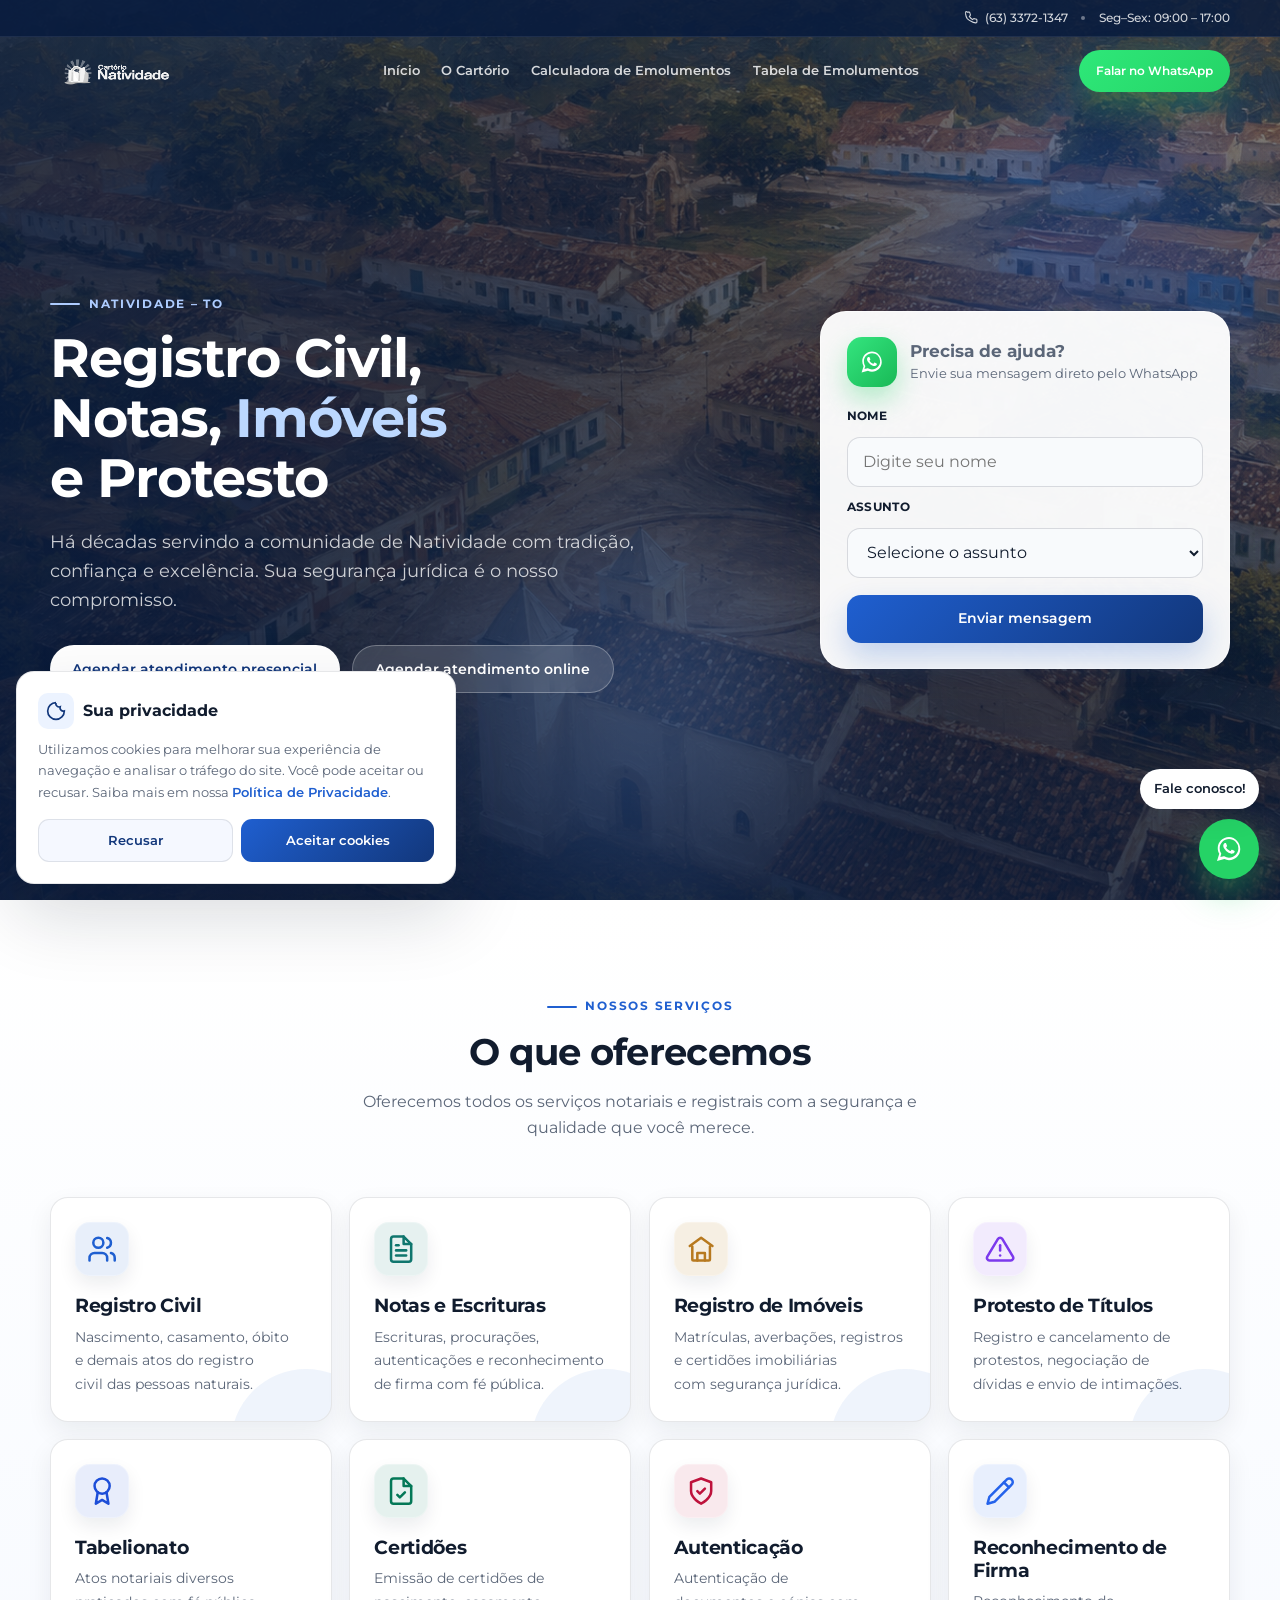
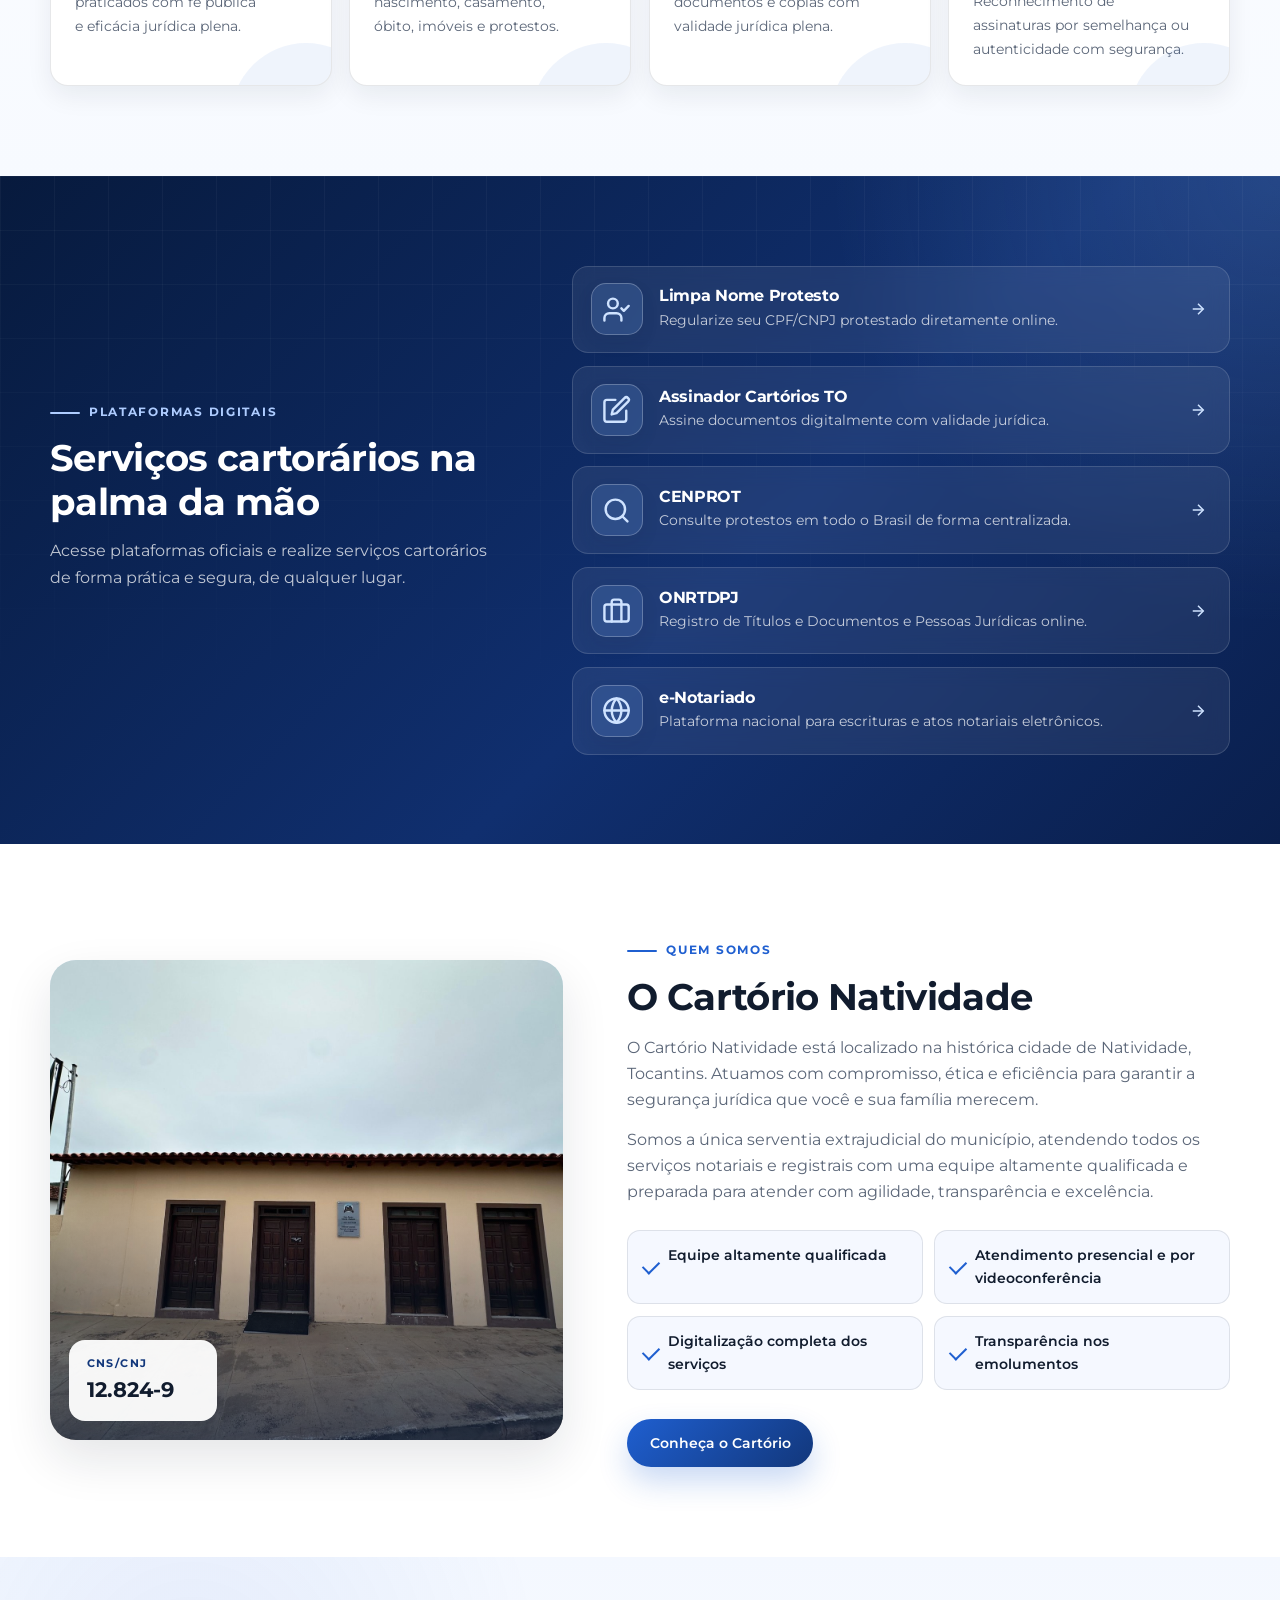
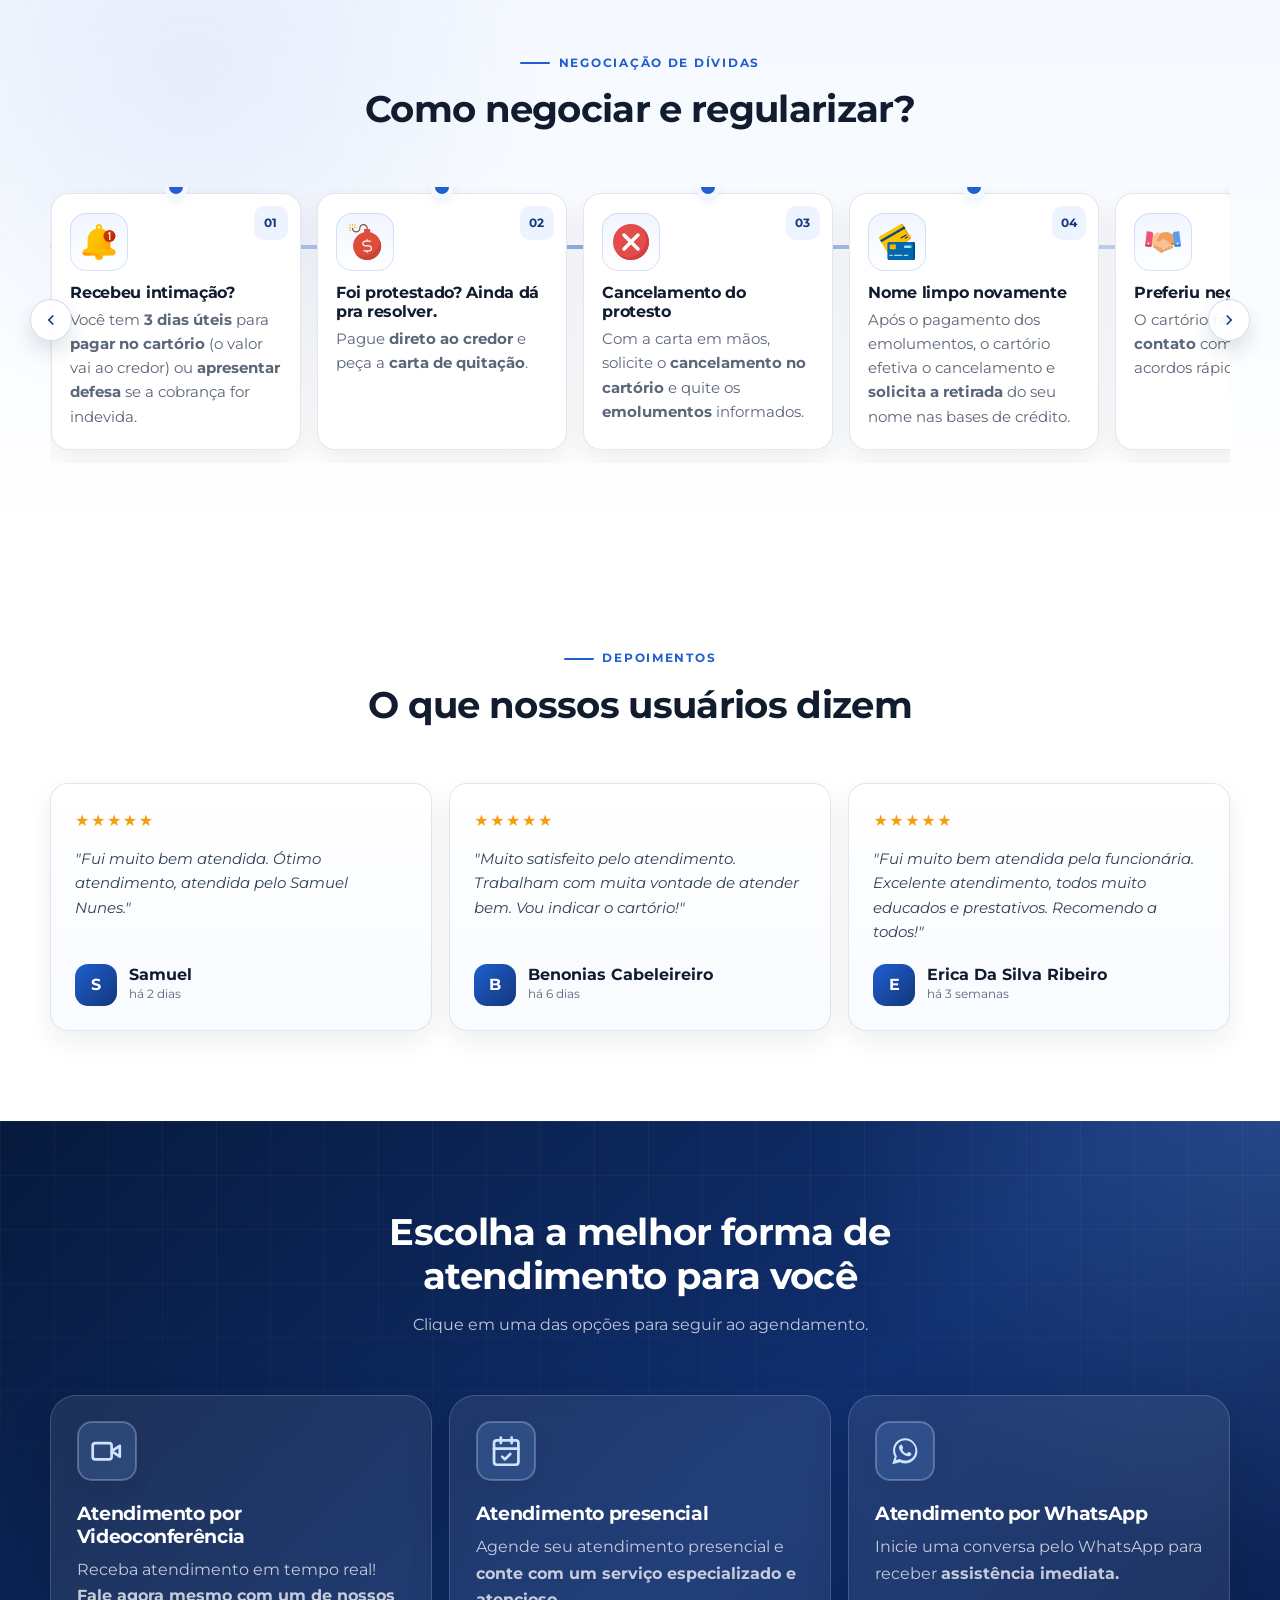
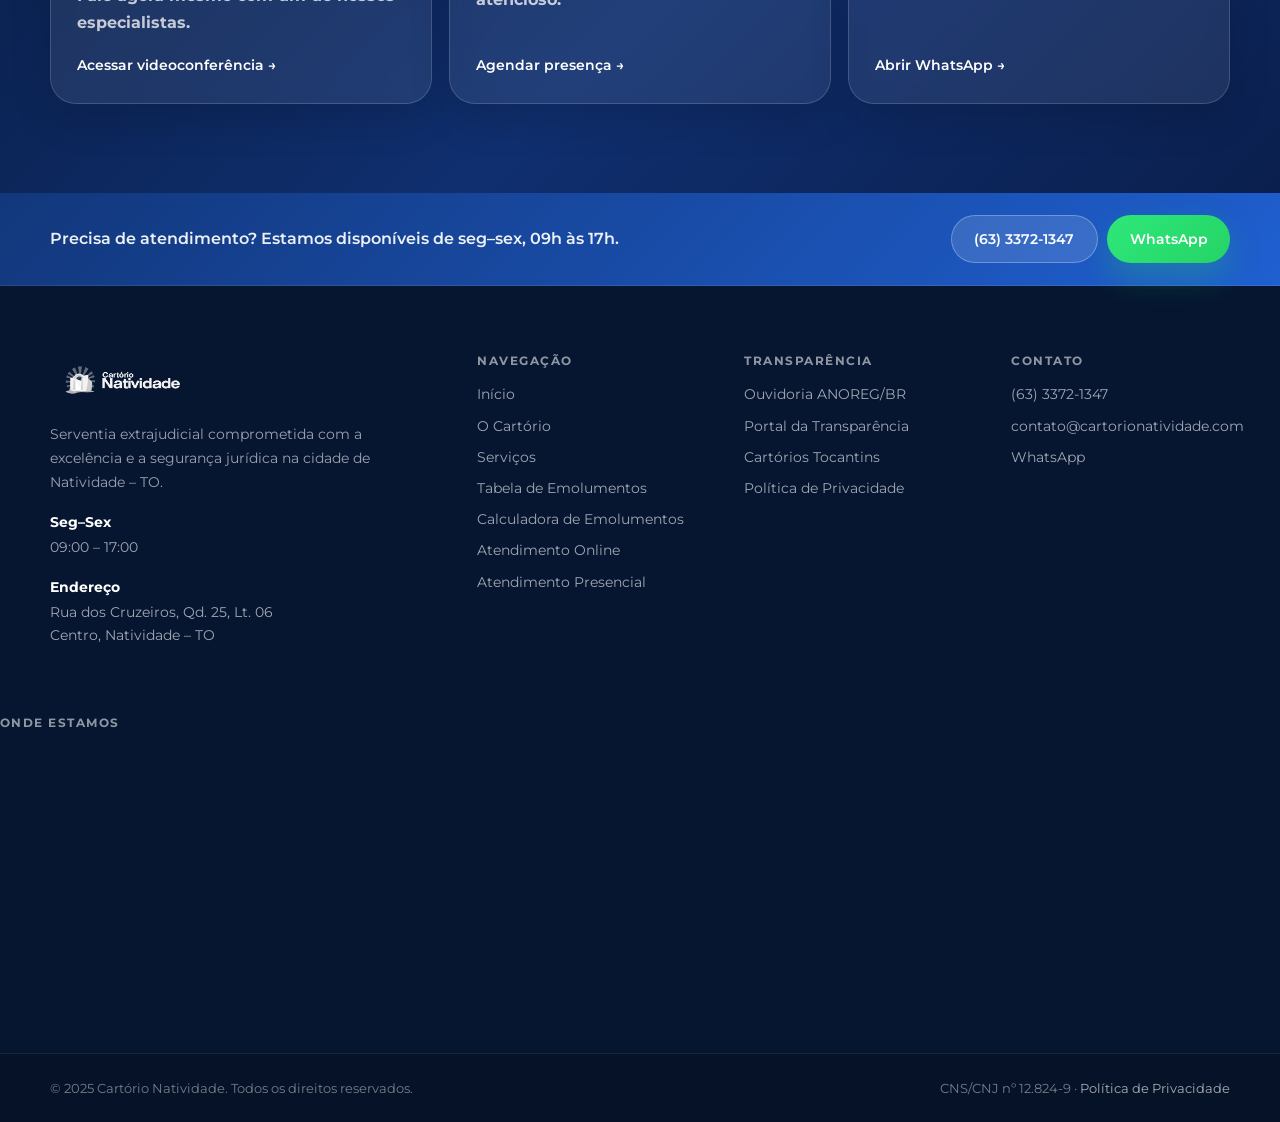
==== commit 436c59b4: "Simplify header menu, enhance timeline style, and soften hero blue overlay" ====
--- a/public_html/index.html
+++ b/public_html/index.html
@@ -89,13 +89,10 @@
       </a>
 
       <div class="nav-links" id="desktopNav">
-        <a href="index.html" class="nav-link active">Início</a>
+        <a href="index.html" class="nav-link">Início</a>
         <a href="o-cartorio.html" class="nav-link">O Cartório</a>
-        <a href="#servicos" class="nav-link">Serviços</a>
+        <a href="calculadora-emolumentos.html" class="nav-link">Calculadora de Emolumentos</a>
         <a href="emolumentos.html" class="nav-link">Tabela de Emolumentos</a>
-        <a href="calculadora-emolumentos.html" class="nav-link">Calculadora de Emolumentos</a>
-        <a href="atendimento-online.html" class="nav-link">Atendimento Online</a>
-        <a href="atendimento-presencial.html" class="nav-link">Atendimento Presencial</a>
       </div>
 
       <a href="https://wa.me/5563992876354?text=Ol%C3%A1%2C%20eu%20vim%20do%20site%20e%20preciso%20de%20ajuda%20" target="_blank" rel="noopener noreferrer" class="btn btn--whatsapp nav-cta">
@@ -109,13 +106,10 @@
 
     <div class="mobile-menu" id="mobileMenu">
       <div class="container mobile-menu__inner">
-        <a href="index.html" class="mobile-link active">Início</a>
+        <a href="index.html" class="mobile-link">Início</a>
         <a href="o-cartorio.html" class="mobile-link">O Cartório</a>
-        <a href="#servicos" class="mobile-link">Serviços</a>
+        <a href="calculadora-emolumentos.html" class="mobile-link">Calculadora de Emolumentos</a>
         <a href="emolumentos.html" class="mobile-link">Tabela de Emolumentos</a>
-        <a href="calculadora-emolumentos.html" class="mobile-link">Calculadora de Emolumentos</a>
-        <a href="atendimento-online.html" class="mobile-link">Atendimento Online</a>
-        <a href="atendimento-presencial.html" class="mobile-link">Atendimento Presencial</a>
         <a href="tel:+556333721347" class="mobile-link">(63) 3372-1347</a>
         <a href="https://wa.me/5563992876354?text=Ol%C3%A1%2C%20eu%20vim%20do%20site%20e%20preciso%20de%20ajuda%20" target="_blank" rel="noopener noreferrer" class="btn btn--whatsapp mobile-menu__btn">Falar no WhatsApp</a>
       </div>
--- a/public_html/assets/css/styles.css
+++ b/public_html/assets/css/styles.css
@@ -316,10 +316,10 @@
   position: absolute;
   inset: 0;
   background:
-    linear-gradient(90deg, rgba(7,26,61,.97) 0%, rgba(7,26,61,.84) 46%, rgba(7,26,61,.46) 100%),
-    linear-gradient(180deg, rgba(7,26,61,.2), rgba(7,26,61,.96));
-}
-.hero__bg img { width: 100%; height: 100%; object-fit: cover; opacity: .7; }
+    linear-gradient(90deg, rgba(7,26,61,.76) 0%, rgba(7,26,61,.56) 46%, rgba(7,26,61,.2) 100%),
+    linear-gradient(180deg, rgba(7,26,61,.12), rgba(7,26,61,.72));
+}
+.hero__bg img { width: 100%; height: 100%; object-fit: cover; opacity: .92; }
 .hero__orb {
   position: absolute;
   border-radius: 50%;
@@ -587,6 +587,15 @@
     linear-gradient(180deg, #f4f8ff 0%, #fff 100%);
 }
 .debt-carousel { position: relative; }
+.debt-carousel::before {
+  content: '';
+  position: absolute;
+  left: 0; right: 0;
+  top: 58px;
+  height: 4px;
+  border-radius: 999px;
+  background: linear-gradient(90deg, rgba(31,95,208,.18), rgba(31,95,208,.52), rgba(31,95,208,.18));
+}
 .debt-carousel__track {
   display: grid;
   grid-auto-flow: column;
@@ -596,6 +605,8 @@
   scroll-snap-type: x mandatory;
   scroll-behavior: smooth;
   padding: .4rem .3rem .8rem;
+  position: relative;
+  z-index: 1;
 }
 .debt-carousel__track::-webkit-scrollbar { height: 8px; }
 .debt-carousel__track::-webkit-scrollbar-thumb { background: rgba(31,95,208,.3); border-radius: 999px; }
@@ -603,8 +614,8 @@
 .debt-step__card {
   position: relative;
   height: 100%;
-  min-height: 235px;
-  padding: 1.15rem 1.15rem 1.25rem;
+  min-height: 248px;
+  padding: 1.2rem 1.15rem 1.25rem;
   border: 1px solid var(--border);
   border-radius: var(--radius);
   background: var(--white);
@@ -621,12 +632,23 @@
   place-items: center;
   width: 58px;
   height: 58px;
-  margin-bottom: .8rem;
+  margin-bottom: .7rem;
   border-radius: 16px;
   background: linear-gradient(180deg, #f0f5ff, #fff);
   box-shadow: inset 0 0 0 1px rgba(31,95,208,.16);
 }
 .debt-step__icon img { width: 36px; height: 36px; object-fit: contain; }
+.debt-step__card::before {
+  content: '';
+  position: absolute;
+  top: -14px;
+  left: 50%;
+  transform: translateX(-50%);
+  width: 14px; height: 14px;
+  border-radius: 50%;
+  background: var(--primary-2);
+  box-shadow: 0 0 0 5px #f4f8ff, 0 4px 12px rgba(31,95,208,.28);
+}
 .debt-step__number {
   position: absolute;
   right: 12px; top: 12px;
@@ -1258,6 +1280,15 @@
   grid-template-columns: minmax(240px, 1.3fr) repeat(3, minmax(140px, .75fr));
   gap: clamp(1.5rem, 4vw, 3rem);
   padding: clamp(44px, 6vw, 68px) 0;
+}
+.footer__grid--three {
+  grid-template-columns: minmax(260px, 1.2fr) repeat(2, minmax(220px, .9fr));
+  align-items: start;
+}
+.footer__grid--three .footer__col iframe {
+  width: 100%;
+  max-width: 100%;
+  height: 220px;
 }
 .footer__logo { height: 50px; width: auto; margin-bottom: 1.2rem; }
 .footer__brand p { max-width: 340px; color: rgba(255,255,255,.6); font-size: .9rem; }
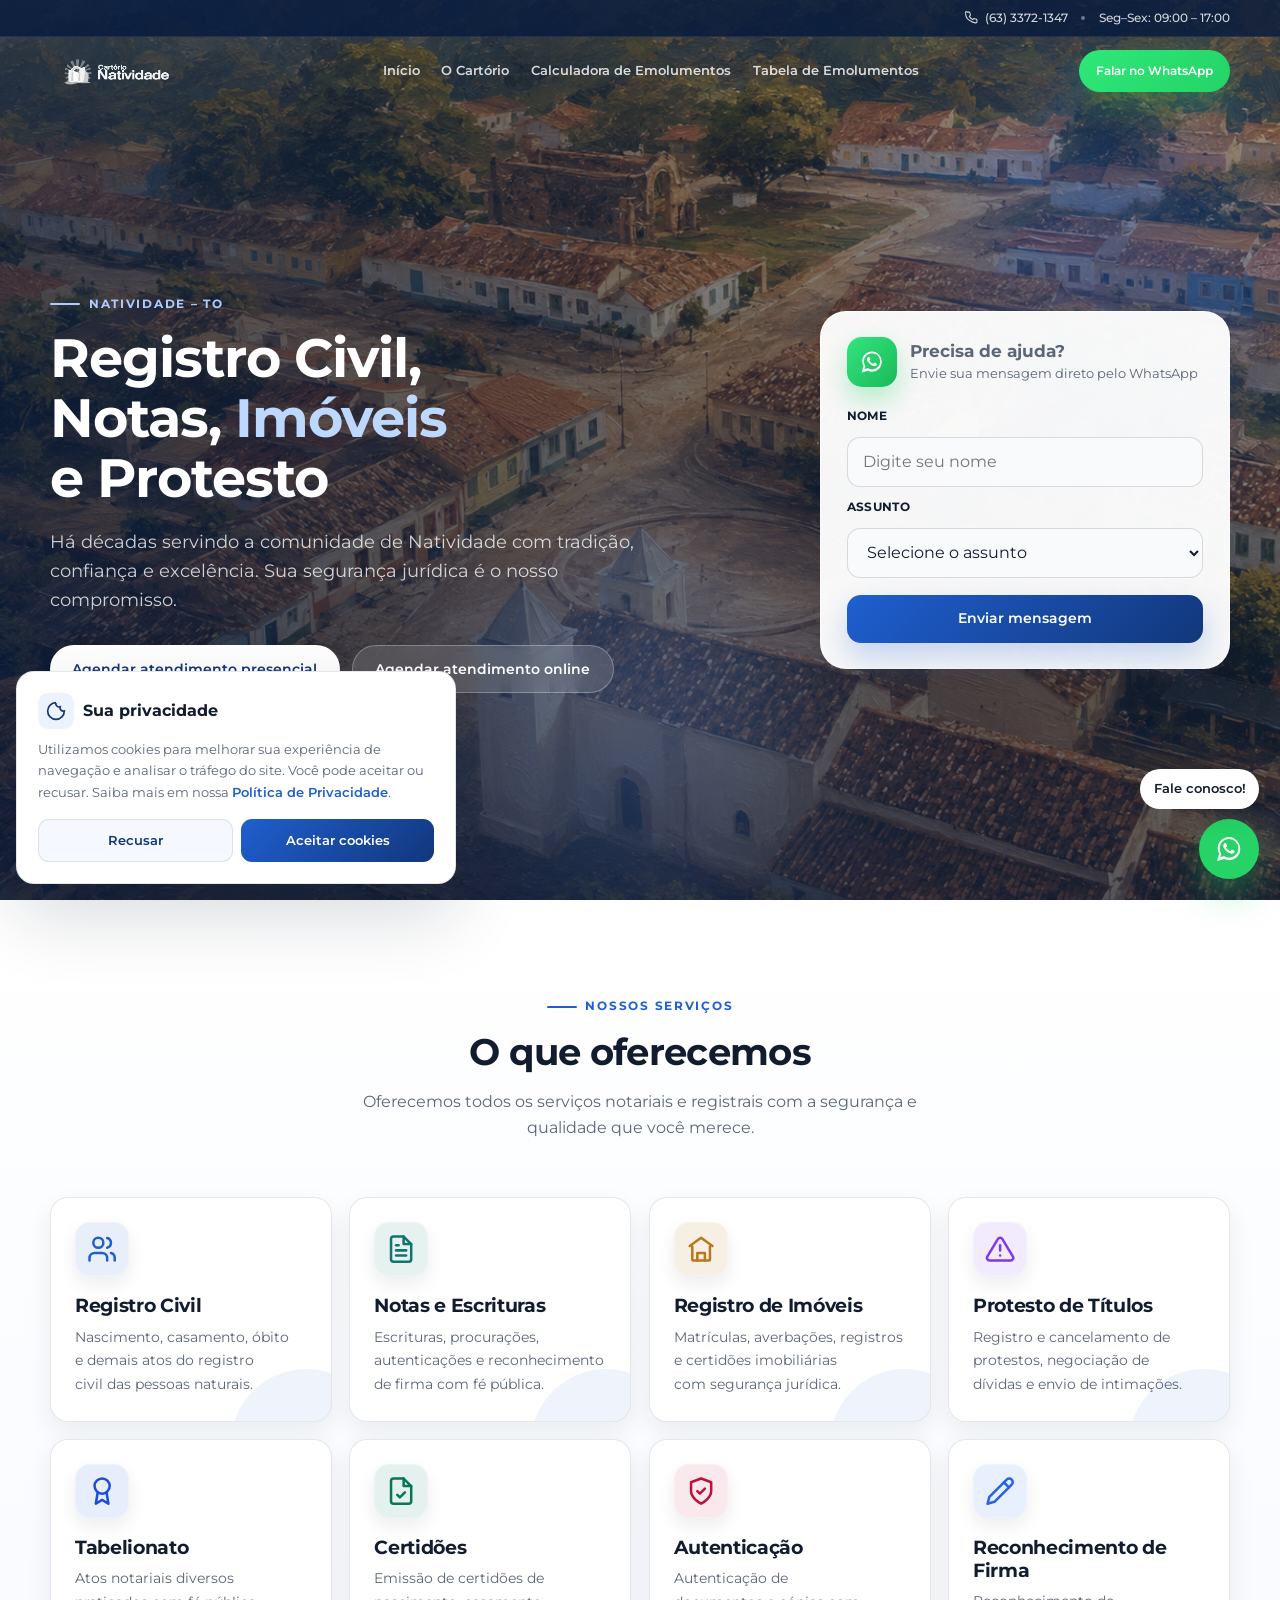
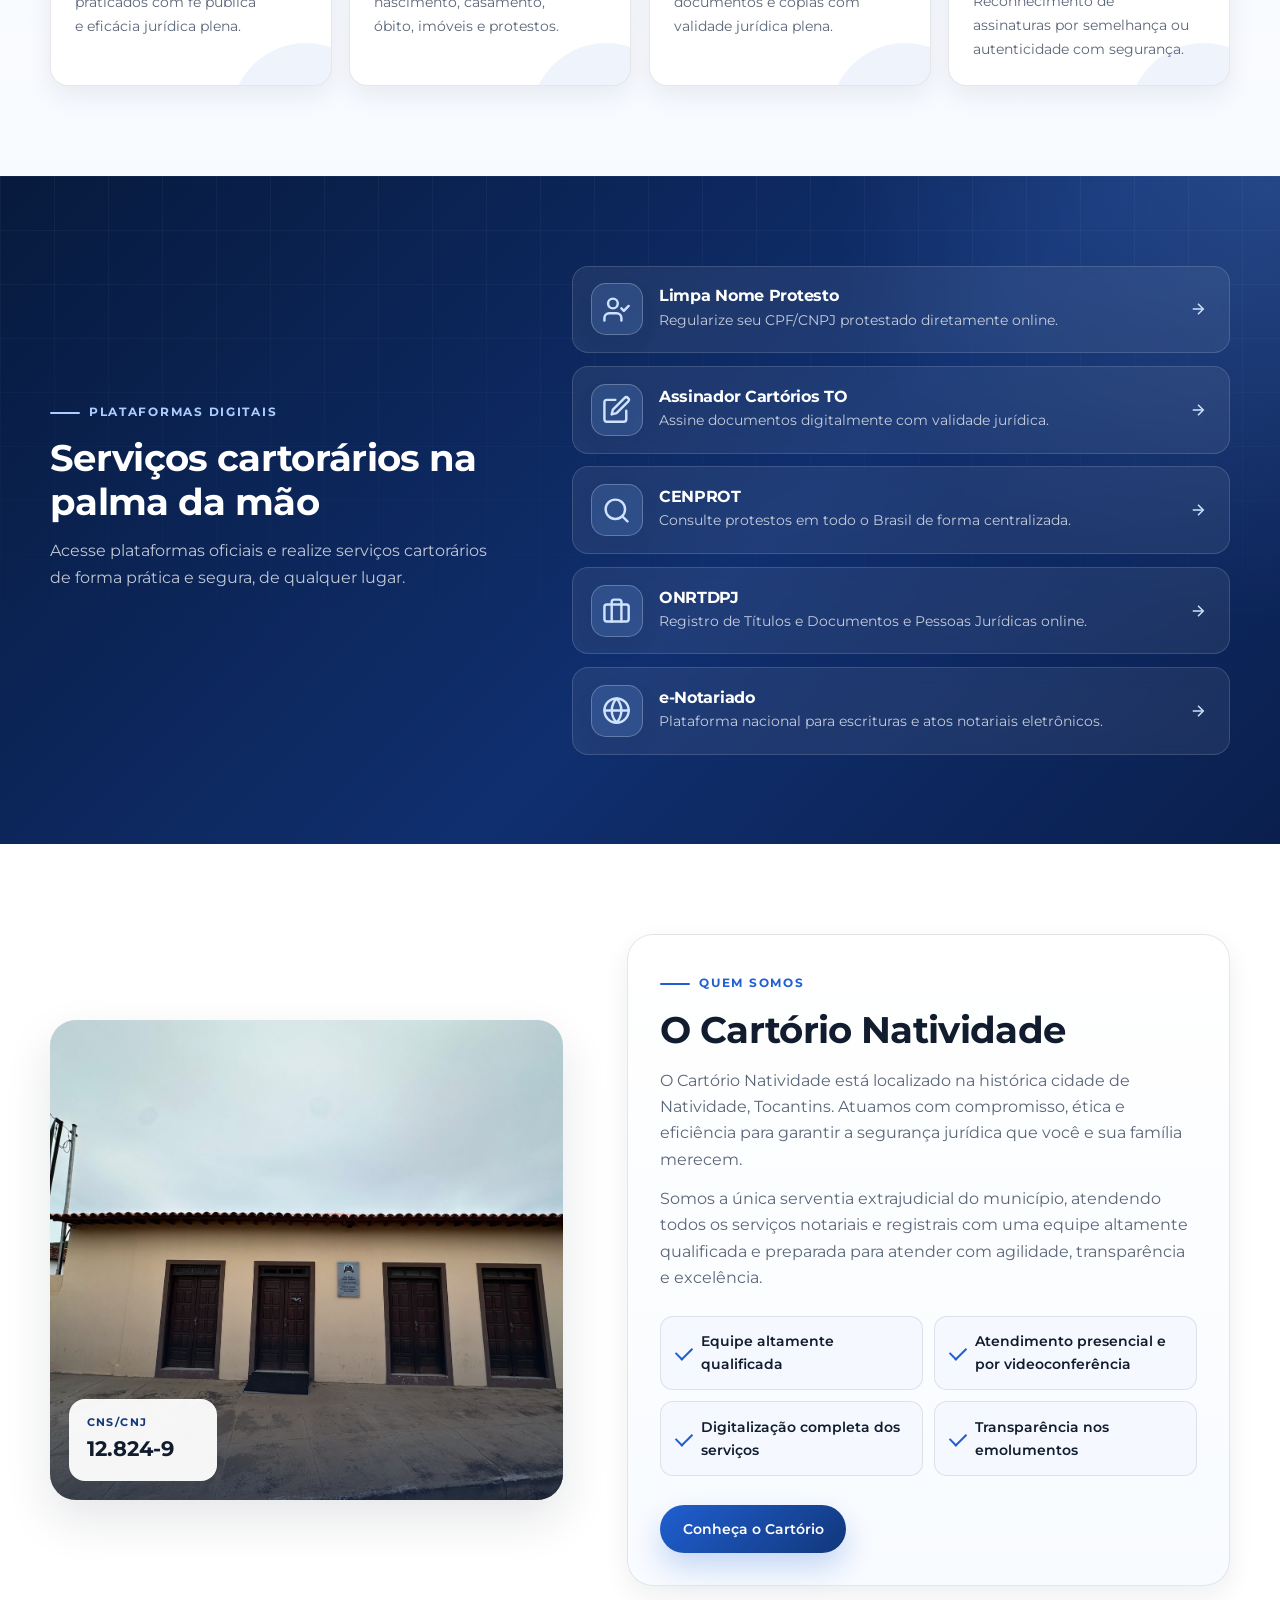
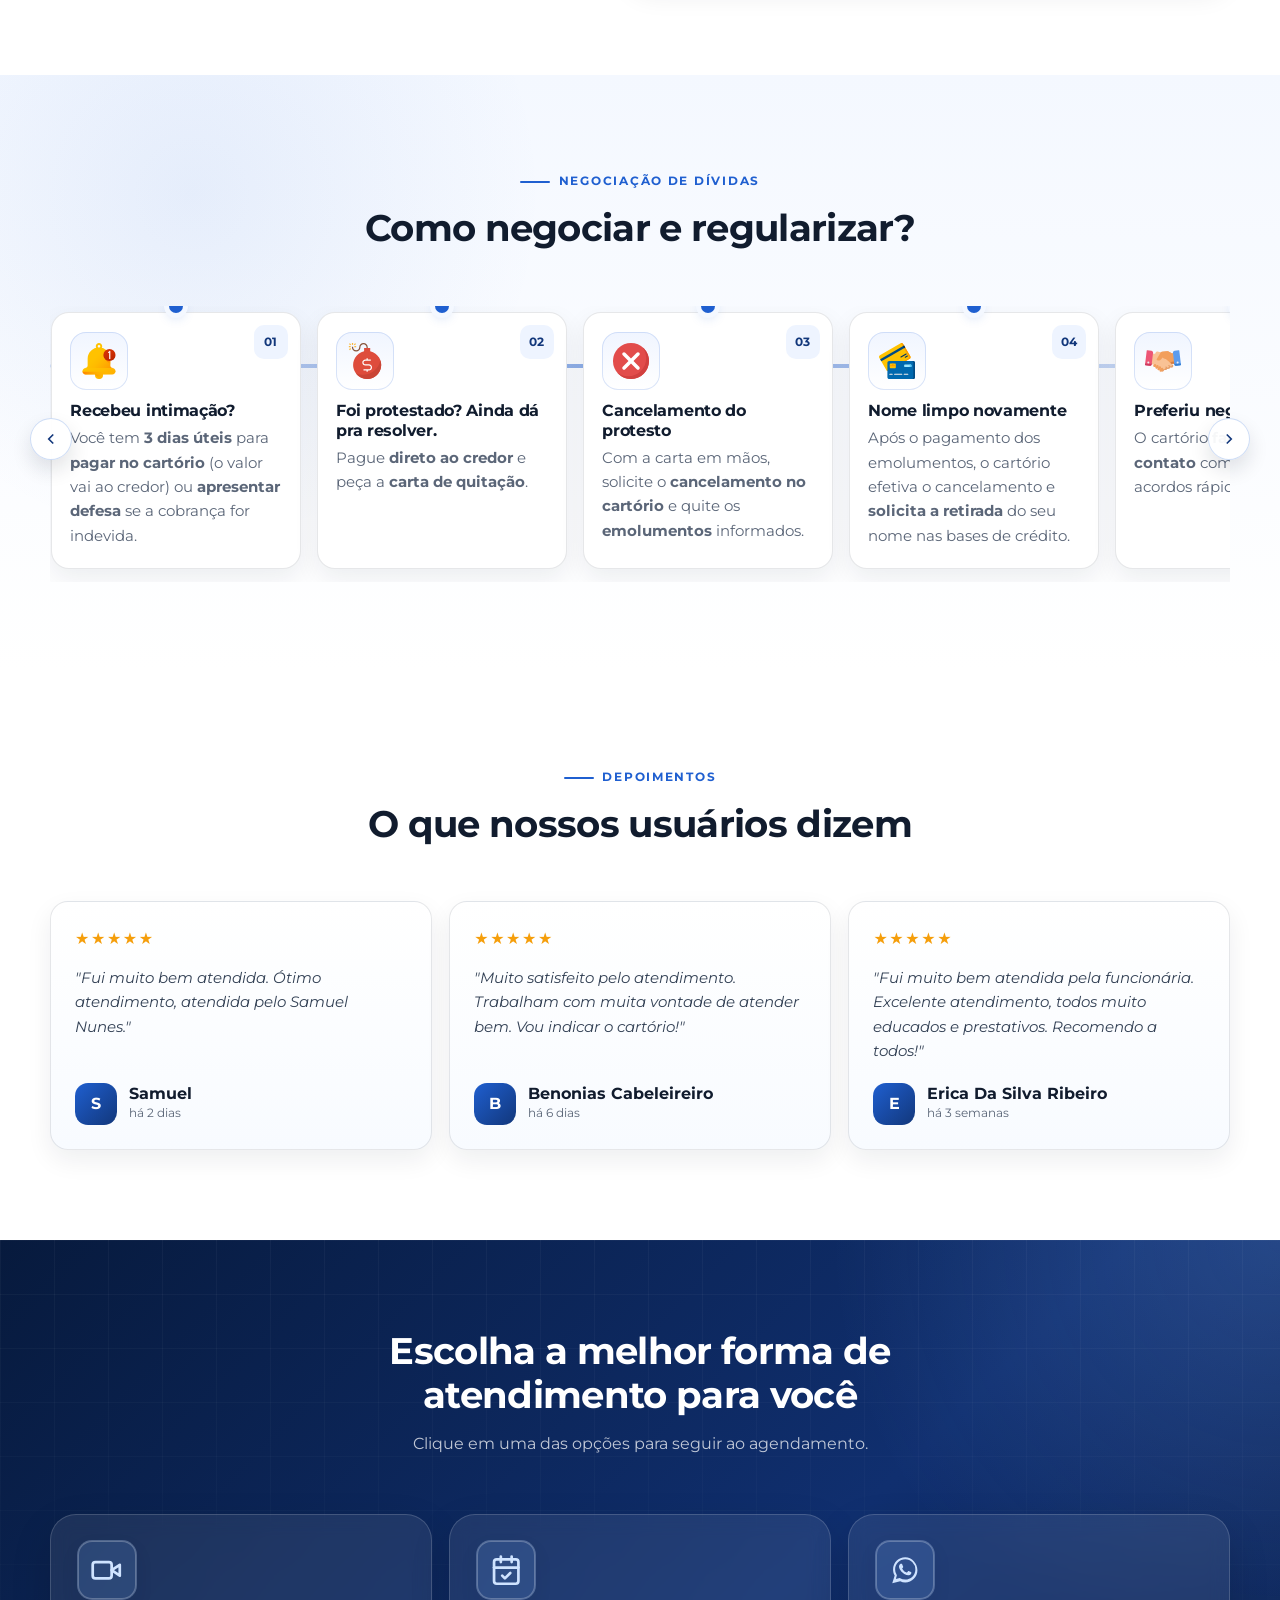
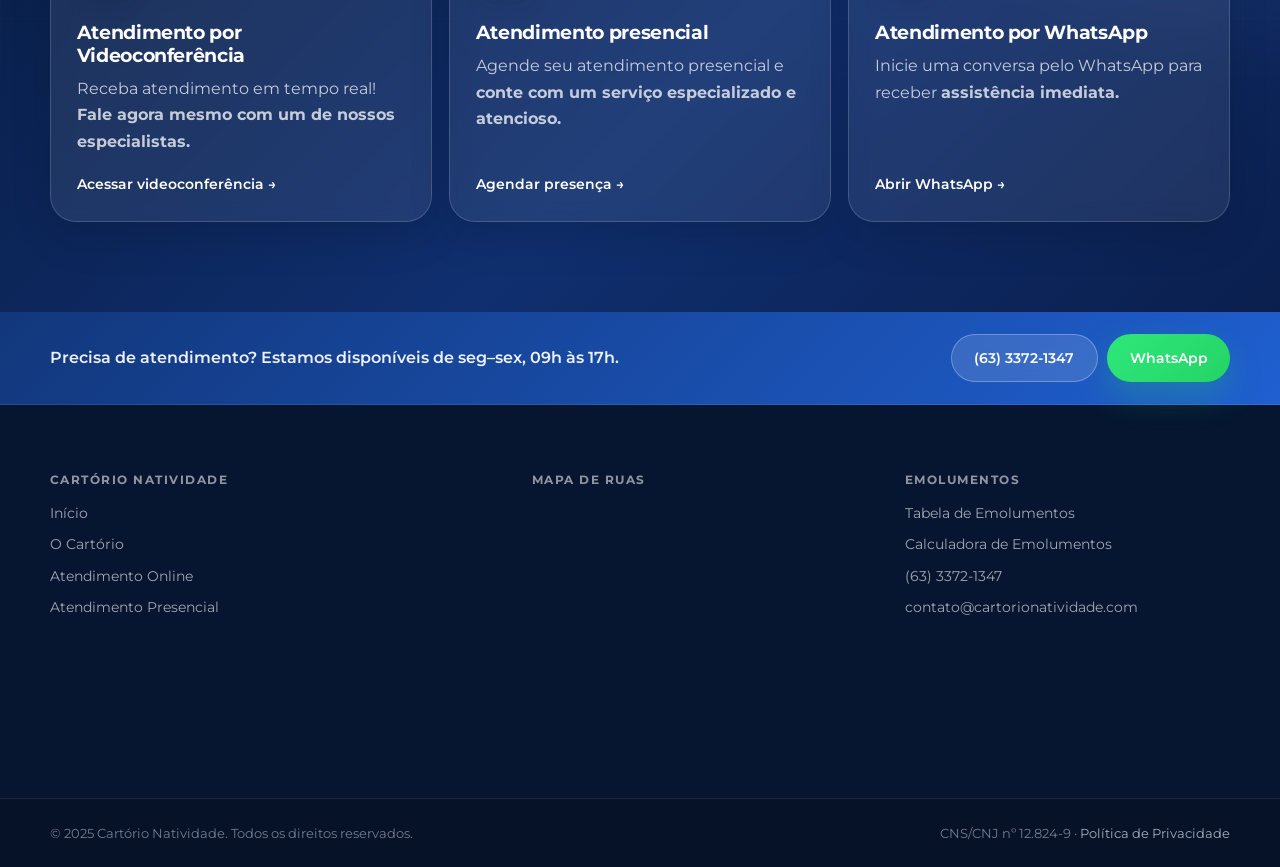
==== commit 862a3668: "Fix footer layout on home and modernize about section with lighter hero overlay" ====
--- a/public_html/index.html
+++ b/public_html/index.html
@@ -476,60 +476,32 @@
       </div>
     </div>
 
-    <div class="container footer__grid">
-      <div class="footer__brand">
-        <a href="index.html" aria-label="Cartório Natividade – Início">
-          <img src="assets/images/logo-white.webp" alt="Cartório Natividade" class="footer__logo">
-        </a>
-        <p>Serventia extrajudicial comprometida com a excelência e a segurança jurídica na cidade de Natividade – TO.</p>
-        <div class="footer__info">
-          <strong>Seg–Sex</strong>
-          <span>09:00 – 17:00</span>
-        </div>
-        <div class="footer__info">
-          <strong>Endereço</strong>
-          <span>Rua dos Cruzeiros, Qd. 25, Lt. 06<br>Centro, Natividade – TO</span>
-        </div>
-      </div>
-
+    <div class="container footer__grid footer__grid--three">
       <div class="footer__col">
-        <h4>Navegação</h4>
+        <h4>Cartório Natividade</h4>
         <nav class="footer__nav">
           <a href="index.html">Início</a>
           <a href="o-cartorio.html">O Cartório</a>
-          <a href="#servicos">Serviços</a>
-          <a href="emolumentos.html">Tabela de Emolumentos</a>
-          <a href="calculadora-emolumentos.html">Calculadora de Emolumentos</a>
           <a href="atendimento-online.html">Atendimento Online</a>
           <a href="atendimento-presencial.html">Atendimento Presencial</a>
         </nav>
       </div>
 
+      <div class="footer__col footer__col--map">
+        <h4>Mapa de Ruas</h4>
+        <iframe src="https://www.google.com/maps?q=Cart%C3%B3rio%20Natividade&hl=pt-BR&z=16&output=embed" width="100%" height="180" style="border:0; border-radius:12px;" allowfullscreen="" loading="lazy" referrerpolicy="no-referrer-when-downgrade"></iframe>
+      </div>
+
       <div class="footer__col">
-        <h4>Transparência</h4>
+        <h4>Emolumentos</h4>
         <nav class="footer__nav">
-          <a href="https://www.anoreg.org.br/site/ouvidoria/" target="_blank" rel="noopener noreferrer">Ouvidoria ANOREG/BR</a>
-          <a href="https://extrajudicial.org.br/transparencia-iss/128249" target="_blank" rel="noopener noreferrer">Portal da Transparência</a>
-          <a href="http://www.cartoriostocantins.com.br/" target="_blank" rel="noopener noreferrer">Cartórios Tocantins</a>
-          <a href="politica-de-privacidade.html">Política de Privacidade</a>
-        </nav>
-      </div>
-
-      <div class="footer__col">
-        <h4>Contato</h4>
-        <nav class="footer__nav">
+          <a href="emolumentos.html">Tabela de Emolumentos</a>
+          <a href="calculadora-emolumentos.html">Calculadora de Emolumentos</a>
           <a href="tel:+556333721347">(63) 3372-1347</a>
           <a href="mailto:contato@cartorionatividade.com">contato@cartorionatividade.com</a>
-          <a href="https://wa.me/5563992876354" target="_blank" rel="noopener noreferrer">WhatsApp</a>
         </nav>
       </div>
     </div>
-
-
-      <div class="footer__col footer__col--map">
-        <h4>Onde Estamos</h4>
-        <iframe src="https://www.google.com/maps/embed?pb=!1m18!1m12!1m3!1d3535.445494261962!2d-47.724741699999996!3d-11.708966400000001!2m3!1f0!2f0!3f0!3m2!1i1024!2i768!4f13.1!3m3!1m2!1s0x9339c90091300731%3A0x9b3cb95b35513ab0!2sCart%C3%B3rio%20Natividade!5e1!3m2!1spt-BR!2sbr!4v1778897455800!5m2!1spt-BR!2sbr" width="400" height="300" style="border:0; width:100%; max-width:380px; border-radius:14px;" allowfullscreen="" loading="lazy" referrerpolicy="no-referrer-when-downgrade"></iframe>
-      </div>
 
     <div class="footer__bottom">
       <div class="container footer__bottom-inner">
--- a/public_html/assets/css/styles.css
+++ b/public_html/assets/css/styles.css
@@ -316,10 +316,10 @@
   position: absolute;
   inset: 0;
   background:
-    linear-gradient(90deg, rgba(7,26,61,.76) 0%, rgba(7,26,61,.56) 46%, rgba(7,26,61,.2) 100%),
-    linear-gradient(180deg, rgba(7,26,61,.12), rgba(7,26,61,.72));
-}
-.hero__bg img { width: 100%; height: 100%; object-fit: cover; opacity: .92; }
+    linear-gradient(90deg, rgba(7,26,61,.6) 0%, rgba(7,26,61,.38) 46%, rgba(7,26,61,.12) 100%),
+    linear-gradient(180deg, rgba(7,26,61,.08), rgba(7,26,61,.56));
+}
+.hero__bg img { width: 100%; height: 100%; object-fit: cover; opacity: .98; }
 .hero__orb {
   position: absolute;
   border-radius: 50%;
@@ -551,6 +551,13 @@
 .about__stamp span { display: block; color: var(--ink); font-size: 1.3rem; font-weight: 700; }
 .about__content h2 { margin-bottom: 1rem; }
 .about__content p + p { margin-top: .8rem; }
+.about__content {
+  background: linear-gradient(180deg, #fff, #f8fbff);
+  border: 1px solid var(--border);
+  border-radius: var(--radius-lg);
+  padding: clamp(1.3rem, 2.6vw, 2rem);
+  box-shadow: var(--shadow-sm);
+}
 
 .feature-list {
   display: grid;
